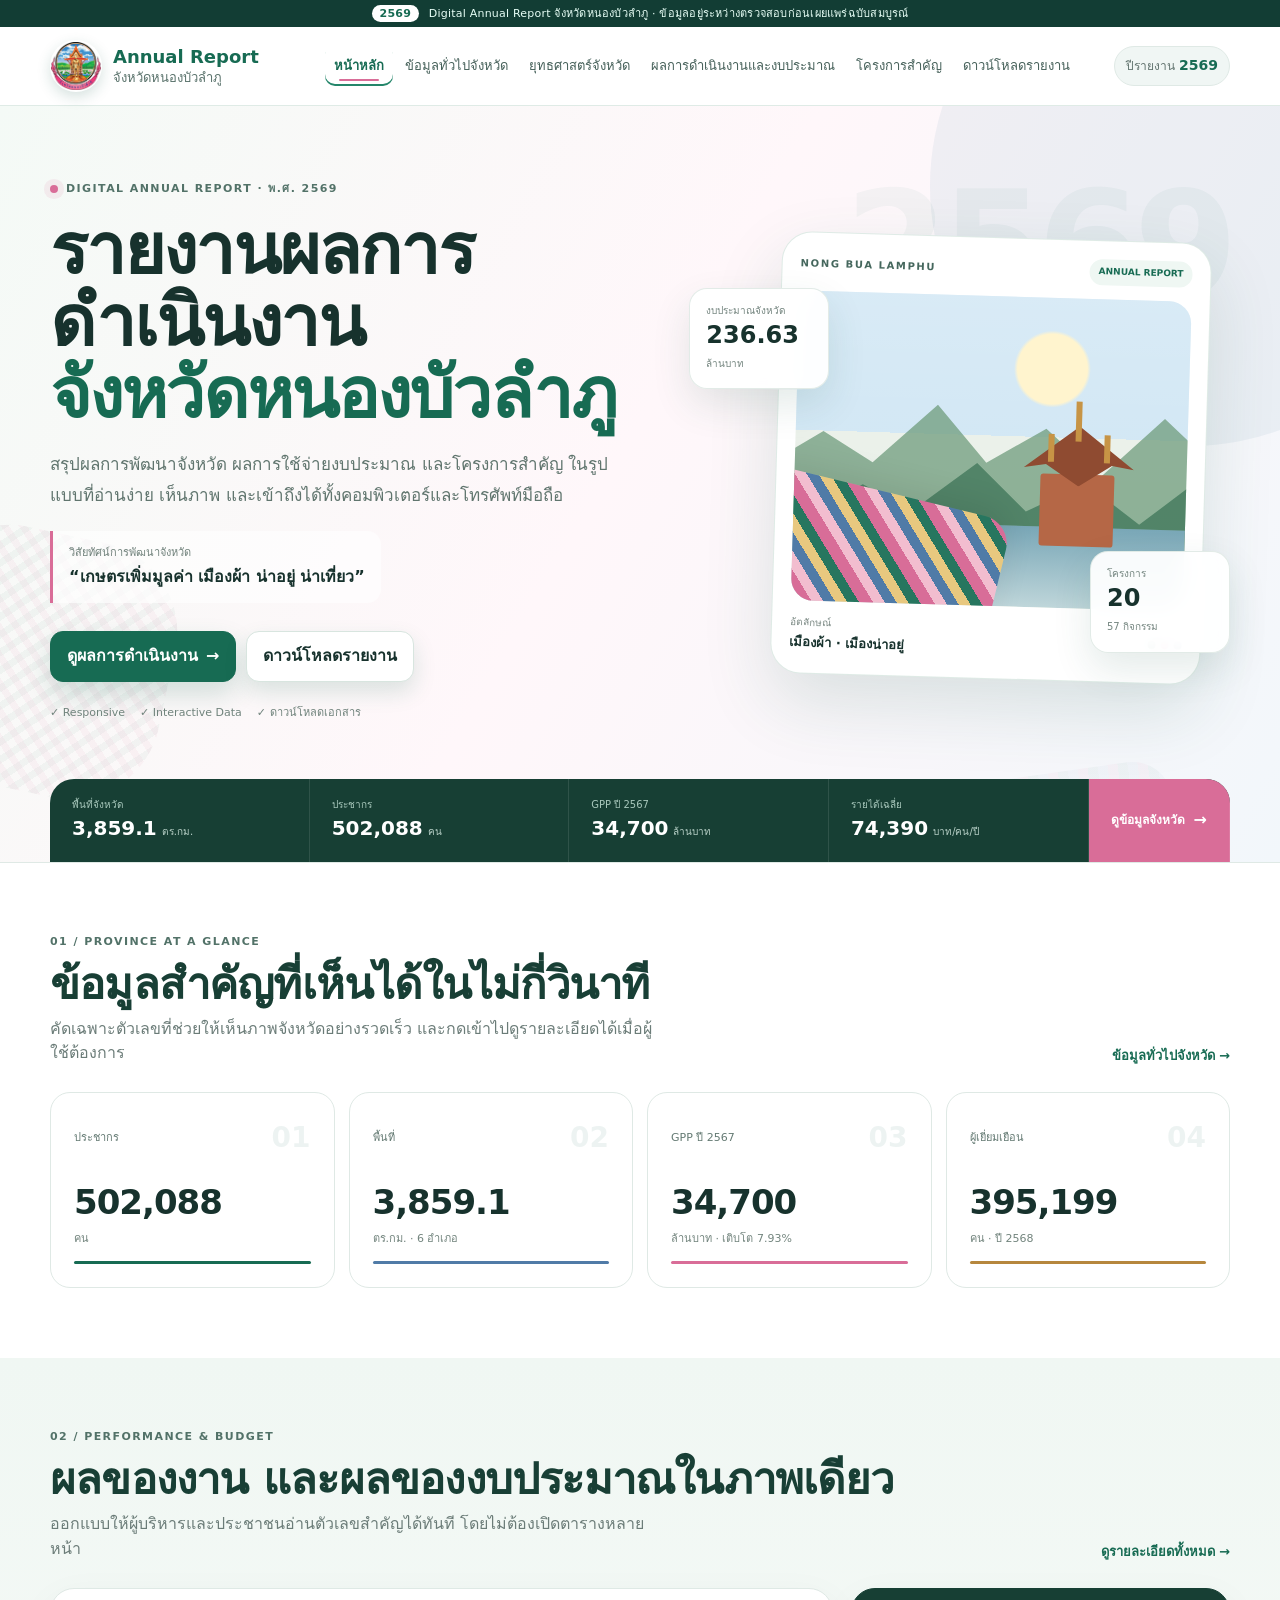
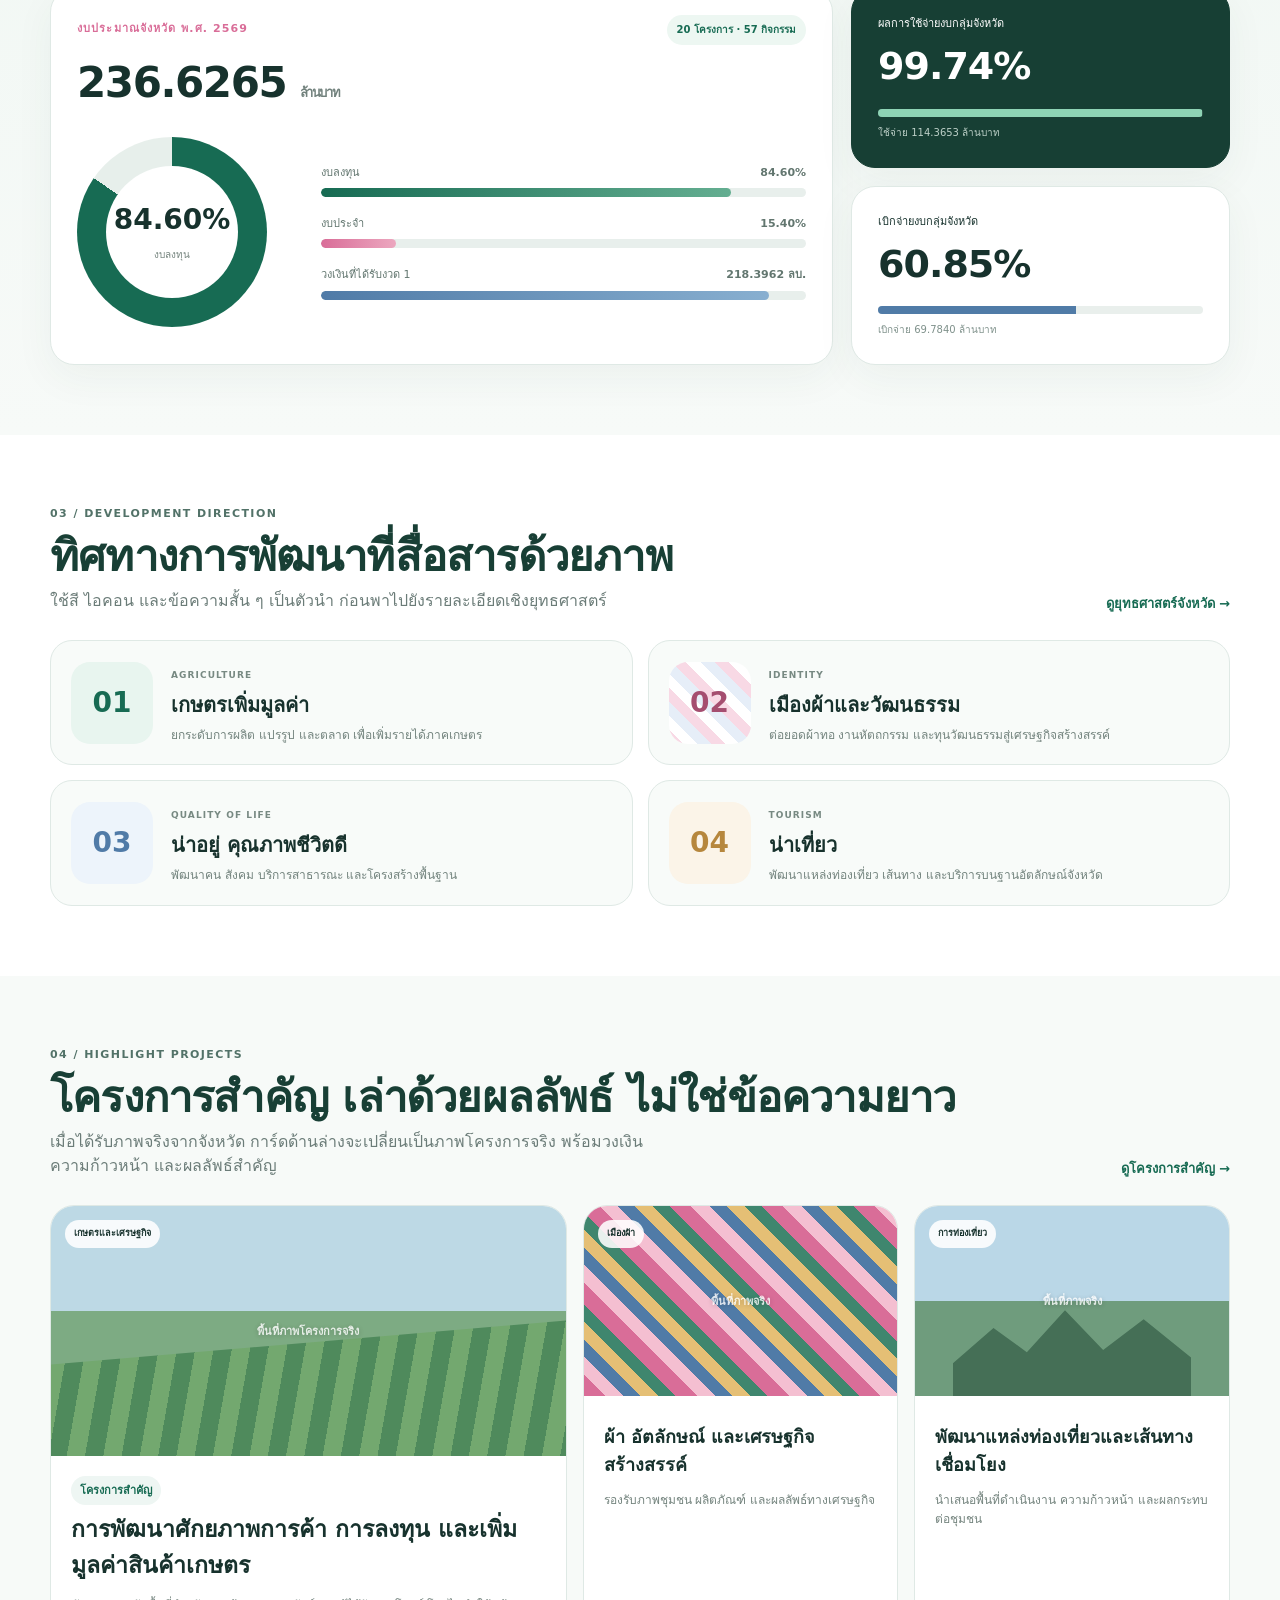
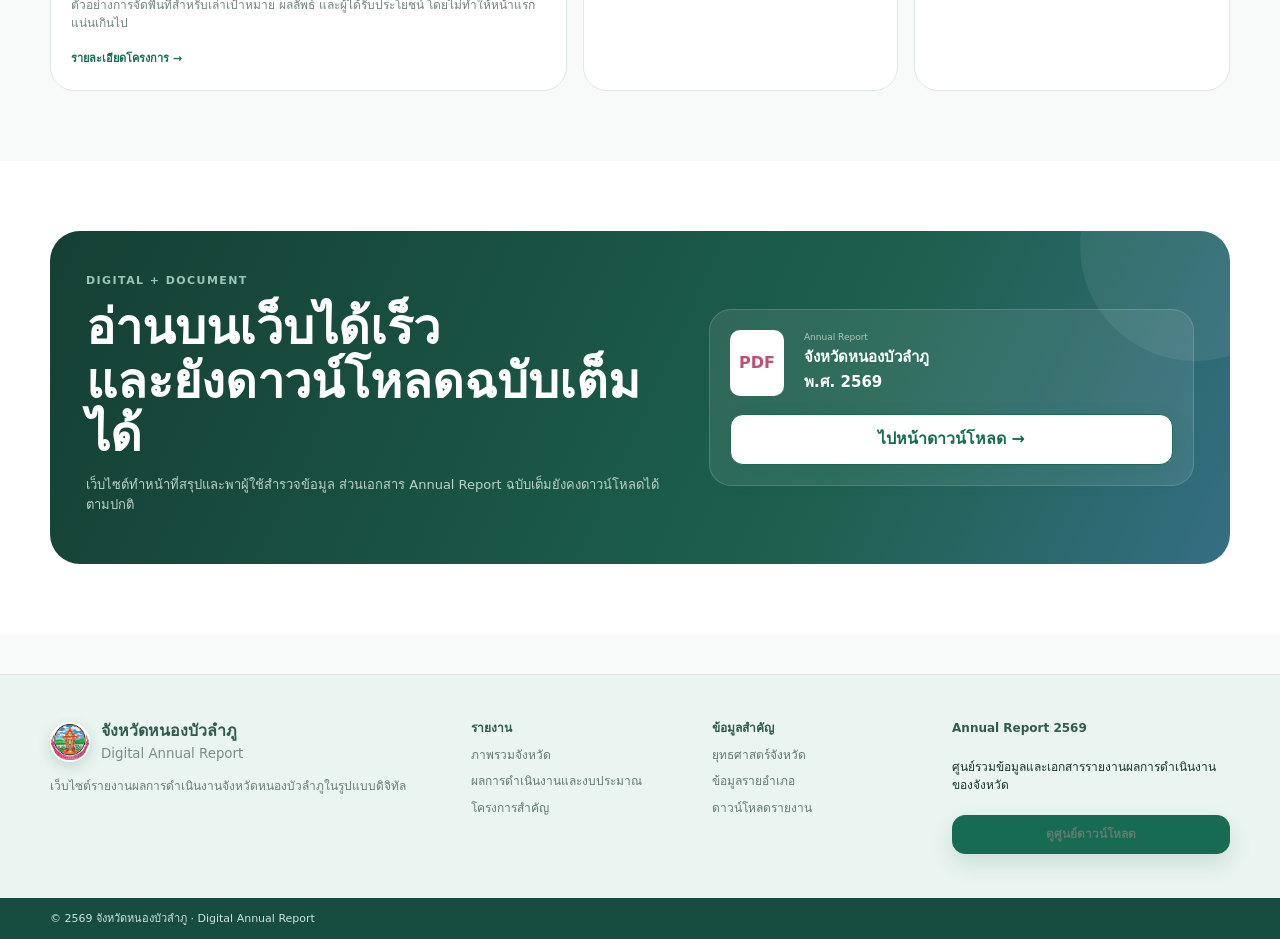
==== index.html @ eaf55149 "NBL-ANNUAL-REPORT-V1.4-HOME-PRODUCTION-COMPLETE" ====
<!doctype html>
<html lang="th">
<head>
<link rel="icon" href="/favicon.ico" sizes="any">
<link rel="icon" type="image/png" sizes="32x32" href="assets/images/logo/favicon-32x32.png">
<link rel="icon" type="image/png" sizes="48x48" href="assets/images/logo/favicon-48x48.png">
<link rel="apple-touch-icon" sizes="180x180" href="assets/images/logo/apple-touch-icon.png">
<meta charset="utf-8">
<meta name="viewport" content="width=device-width,initial-scale=1">
<meta name="description" content="Digital Annual Report จังหวัดหนองบัวลำภู รายงานผลการดำเนินงานประจำปีงบประมาณ พ.ศ. 2569">
<meta property="og:title" content="Digital Annual Report จังหวัดหนองบัวลำภู พ.ศ. 2569">
<meta property="og:description" content="รายงานผลการดำเนินงานจังหวัดหนองบัวลำภูในรูปแบบดิจิทัล">
<meta name="theme-color" content="#176b53">
<title>Digital Annual Report จังหวัดหนองบัวลำภู พ.ศ. 2569</title>
<link rel="stylesheet" href="assets/css/styles.css">
</head>
<body data-page="home" class="production-home">
<div data-site-header></div>

<main>
  <section class="prod-hero">
    <div class="prod-pattern pattern-left" aria-hidden="true"></div>
    <div class="prod-pattern pattern-right" aria-hidden="true"></div>
    <div class="container prod-hero-grid">
      <div class="prod-hero-copy reveal">
        <div class="prod-overline"><span class="dot"></span> DIGITAL ANNUAL REPORT · พ.ศ. 2569</div>
        <h1>
          รายงานผลการดำเนินงาน
          <span>จังหวัดหนองบัวลำภู</span>
        </h1>
        <p class="prod-lead">สรุปผลการพัฒนาจังหวัด ผลการใช้จ่ายงบประมาณ และโครงการสำคัญ ในรูปแบบที่อ่านง่าย เห็นภาพ และเข้าถึงได้ทั้งคอมพิวเตอร์และโทรศัพท์มือถือ</p>
        <div class="prod-vision">
          <small>วิสัยทัศน์การพัฒนาจังหวัด</small>
          <b>“เกษตรเพิ่มมูลค่า เมืองผ้า น่าอยู่ น่าเที่ยว”</b>
        </div>
        <div class="hero-actions">
          <a class="button production-primary" href="results.html">ดูผลการดำเนินงาน <span>→</span></a>
          <a class="button production-ghost" href="downloads.html">ดาวน์โหลดรายงาน</a>
        </div>
        <div class="hero-proof">
          <span>✓ Responsive</span><span>✓ Interactive Data</span><span>✓ ดาวน์โหลดเอกสาร</span>
        </div>
      </div>

      <div class="prod-hero-visual reveal">
        <div class="year-watermark">2569</div>
        <div class="identity-frame">
          <div class="identity-top">
            <span class="identity-label">NONG BUA LAMPHU</span>
            <span class="identity-chip">ANNUAL REPORT</span>
          </div>
          <div class="identity-scene">
            <div class="scene-sky"></div>
            <div class="scene-hill h1"></div>
            <div class="scene-hill h2"></div>
            <div class="scene-water"></div>
            <div class="scene-temple"><i></i><i></i><i></i></div>
            <div class="scene-textile"></div>
          </div>
          <div class="identity-bottom">
            <div><small>อัตลักษณ์</small><b>เมืองผ้า · เมืองน่าอยู่</b></div>
            <div class="identity-dots"><span></span><span></span><span></span></div>
          </div>
        </div>
        <div class="hero-float-card float-a"><small>งบประมาณจังหวัด</small><b>236.63</b><span>ล้านบาท</span></div>
        <div class="hero-float-card float-b"><small>โครงการ</small><b>20</b><span>57 กิจกรรม</span></div>
      </div>
    </div>

    <div class="container hero-summary-bar reveal">
      <div><small>พื้นที่จังหวัด</small><b>3,859.1</b><span>ตร.กม.</span></div>
      <div><small>ประชากร</small><b>502,088</b><span>คน</span></div>
      <div><small>GPP ปี 2567</small><b>34,700</b><span>ล้านบาท</span></div>
      <div><small>รายได้เฉลี่ย</small><b>74,390</b><span>บาท/คน/ปี</span></div>
      <a href="overview.html">ดูข้อมูลจังหวัด <span>→</span></a>
    </div>
  </section>

  <section class="section prod-intro-section">
    <div class="container">
      <div class="section-head production-head reveal">
        <div>
          <span class="section-index">01 / PROVINCE AT A GLANCE</span>
          <h2 class="section-title">ข้อมูลสำคัญที่เห็นได้ในไม่กี่วินาที</h2>
          <p class="section-desc">คัดเฉพาะตัวเลขที่ช่วยให้เห็นภาพจังหวัดอย่างรวดเร็ว และกดเข้าไปดูรายละเอียดได้เมื่อผู้ใช้ต้องการ</p>
        </div>
        <a class="link-arrow" href="overview.html">ข้อมูลทั่วไปจังหวัด →</a>
      </div>

      <div class="prod-stat-grid reveal">
        <article class="prod-stat green">
          <div class="stat-top"><span>ประชากร</span><i>01</i></div>
          <div class="prod-stat-number" data-counter="502088">502,088</div>
          <p>คน</p>
          <div class="stat-line"></div>
        </article>
        <article class="prod-stat blue">
          <div class="stat-top"><span>พื้นที่</span><i>02</i></div>
          <div class="prod-stat-number" data-counter="3859.1" data-decimals="1">3,859.1</div>
          <p>ตร.กม. · 6 อำเภอ</p>
          <div class="stat-line"></div>
        </article>
        <article class="prod-stat pink">
          <div class="stat-top"><span>GPP ปี 2567</span><i>03</i></div>
          <div class="prod-stat-number" data-counter="34700">34,700</div>
          <p>ล้านบาท · เติบโต 7.93%</p>
          <div class="stat-line"></div>
        </article>
        <article class="prod-stat gold">
          <div class="stat-top"><span>ผู้เยี่ยมเยือน</span><i>04</i></div>
          <div class="prod-stat-number" data-counter="395199">395,199</div>
          <p>คน · ปี 2568</p>
          <div class="stat-line"></div>
        </article>
      </div>
    </div>
  </section>

  <section class="section prod-performance">
    <div class="container">
      <div class="section-head production-head reveal">
        <div>
          <span class="section-index">02 / PERFORMANCE & BUDGET</span>
          <h2 class="section-title">ผลของงาน และผลของงบประมาณในภาพเดียว</h2>
          <p class="section-desc">ออกแบบให้ผู้บริหารและประชาชนอ่านตัวเลขสำคัญได้ทันที โดยไม่ต้องเปิดตารางหลายหน้า</p>
        </div>
        <a class="link-arrow" href="results.html">ดูรายละเอียดทั้งหมด →</a>
      </div>

      <div class="prod-dashboard">
        <article class="performance-main reveal">
          <div class="perf-heading">
            <div>
              <span class="eyebrow">งบประมาณจังหวัด พ.ศ. 2569</span>
              <h3>236.6265 <small>ล้านบาท</small></h3>
            </div>
            <span class="status-pill">20 โครงการ · 57 กิจกรรม</span>
          </div>

          <div class="budget-composition">
            <div class="budget-ring" aria-label="งบลงทุนร้อยละ 84.60">
              <div class="ring-center"><b>84.60%</b><small>งบลงทุน</small></div>
            </div>
            <div class="budget-bars">
              <div class="prod-progress">
                <div class="progress-label"><span>งบลงทุน</span><b>84.60%</b></div>
                <div class="prod-track"><i style="width:84.6%"></i></div>
              </div>
              <div class="prod-progress">
                <div class="progress-label"><span>งบประจำ</span><b>15.40%</b></div>
                <div class="prod-track pink"><i style="width:15.4%"></i></div>
              </div>
              <div class="prod-progress">
                <div class="progress-label"><span>วงเงินที่ได้รับงวด 1</span><b>218.3962 ลบ.</b></div>
                <div class="prod-track blue"><i style="width:92.3%"></i></div>
              </div>
            </div>
          </div>
        </article>

        <div class="performance-side">
          <article class="perf-mini dark reveal">
            <span>ผลการใช้จ่ายงบกลุ่มจังหวัด</span>
            <b>99.74%</b>
            <div class="mini-progress"><i style="width:99.74%"></i></div>
            <small>ใช้จ่าย 114.3653 ล้านบาท</small>
          </article>
          <article class="perf-mini light reveal">
            <span>เบิกจ่ายงบกลุ่มจังหวัด</span>
            <b>60.85%</b>
            <div class="mini-progress blue"><i style="width:60.85%"></i></div>
            <small>เบิกจ่าย 69.7840 ล้านบาท</small>
          </article>
        </div>
      </div>
    </div>
  </section>

  <section class="section prod-strategy-section">
    <div class="container">
      <div class="section-head production-head reveal">
        <div>
          <span class="section-index">03 / DEVELOPMENT DIRECTION</span>
          <h2 class="section-title">ทิศทางการพัฒนาที่สื่อสารด้วยภาพ</h2>
          <p class="section-desc">ใช้สี ไอคอน และข้อความสั้น ๆ เป็นตัวนำ ก่อนพาไปยังรายละเอียดเชิงยุทธศาสตร์</p>
        </div>
        <a class="link-arrow" href="strategy.html">ดูยุทธศาสตร์จังหวัด →</a>
      </div>

      <div class="prod-strategy-grid reveal">
        <article class="prod-strategy green">
          <div class="strategy-symbol">01</div>
          <div class="strategy-copy"><span>AGRICULTURE</span><h3>เกษตรเพิ่มมูลค่า</h3><p>ยกระดับการผลิต แปรรูป และตลาด เพื่อเพิ่มรายได้ภาคเกษตร</p></div>
        </article>
        <article class="prod-strategy pink">
          <div class="strategy-symbol textile-symbol">02</div>
          <div class="strategy-copy"><span>IDENTITY</span><h3>เมืองผ้าและวัฒนธรรม</h3><p>ต่อยอดผ้าทอ งานหัตถกรรม และทุนวัฒนธรรมสู่เศรษฐกิจสร้างสรรค์</p></div>
        </article>
        <article class="prod-strategy blue">
          <div class="strategy-symbol">03</div>
          <div class="strategy-copy"><span>QUALITY OF LIFE</span><h3>น่าอยู่ คุณภาพชีวิตดี</h3><p>พัฒนาคน สังคม บริการสาธารณะ และโครงสร้างพื้นฐาน</p></div>
        </article>
        <article class="prod-strategy gold">
          <div class="strategy-symbol">04</div>
          <div class="strategy-copy"><span>TOURISM</span><h3>น่าเที่ยว</h3><p>พัฒนาแหล่งท่องเที่ยว เส้นทาง และบริการบนฐานอัตลักษณ์จังหวัด</p></div>
        </article>
      </div>
    </div>
  </section>

  <section class="section prod-project-section">
    <div class="container">
      <div class="section-head production-head reveal">
        <div>
          <span class="section-index">04 / HIGHLIGHT PROJECTS</span>
          <h2 class="section-title">โครงการสำคัญ เล่าด้วยผลลัพธ์ ไม่ใช่ข้อความยาว</h2>
          <p class="section-desc">เมื่อได้รับภาพจริงจากจังหวัด การ์ดด้านล่างจะเปลี่ยนเป็นภาพโครงการจริง พร้อมวงเงิน ความก้าวหน้า และผลลัพธ์สำคัญ</p>
        </div>
        <a class="link-arrow" href="projects.html">ดูโครงการสำคัญ →</a>
      </div>

      <div class="prod-project-grid">
        <article class="prod-project featured reveal">
          <div class="prod-project-media agriculture-media">
            <span class="media-label">เกษตรและเศรษฐกิจ</span>
            <div class="media-placeholder">พื้นที่ภาพโครงการจริง</div>
          </div>
          <div class="prod-project-content">
            <span class="tag">โครงการสำคัญ</span>
            <h3>การพัฒนาศักยภาพการค้า การลงทุน และเพิ่มมูลค่าสินค้าเกษตร</h3>
            <p>ตัวอย่างการจัดพื้นที่สำหรับเล่าเป้าหมาย ผลลัพธ์ และผู้ได้รับประโยชน์ โดยไม่ทำให้หน้าแรกแน่นเกินไป</p>
            <a href="projects.html">รายละเอียดโครงการ <span>→</span></a>
          </div>
        </article>

        <article class="prod-project reveal">
          <div class="prod-project-media textile-media"><span class="media-label">เมืองผ้า</span><div class="media-placeholder">พื้นที่ภาพจริง</div></div>
          <div class="prod-project-content"><h3>ผ้า อัตลักษณ์ และเศรษฐกิจสร้างสรรค์</h3><p>รองรับภาพชุมชน ผลิตภัณฑ์ และผลลัพธ์ทางเศรษฐกิจ</p></div>
        </article>

        <article class="prod-project reveal">
          <div class="prod-project-media tourism-media"><span class="media-label">การท่องเที่ยว</span><div class="media-placeholder">พื้นที่ภาพจริง</div></div>
          <div class="prod-project-content"><h3>พัฒนาแหล่งท่องเที่ยวและเส้นทางเชื่อมโยง</h3><p>นำเสนอพื้นที่ดำเนินงาน ความก้าวหน้า และผลกระทบต่อชุมชน</p></div>
        </article>
      </div>
    </div>
  </section>

  <section class="section prod-download-section">
    <div class="container">
      <div class="production-download reveal">
        <div>
          <span class="section-index light">DIGITAL + DOCUMENT</span>
          <h2>อ่านบนเว็บได้เร็ว<br>และยังดาวน์โหลดฉบับเต็มได้</h2>
          <p>เว็บไซต์ทำหน้าที่สรุปและพาผู้ใช้สำรวจข้อมูล ส่วนเอกสาร Annual Report ฉบับเต็มยังคงดาวน์โหลดได้ตามปกติ</p>
        </div>
        <div class="download-card">
          <div class="doc-icon">PDF</div>
          <div><small>Annual Report</small><b>จังหวัดหนองบัวลำภู<br>พ.ศ. 2569</b></div>
          <a class="button production-light" href="downloads.html">ไปหน้าดาวน์โหลด →</a>
        </div>
      </div>
    </div>
  </section>
</main>

<div data-site-footer></div>
<script src="assets/js/data.js"></script>
<script src="assets/js/app.js"></script>
</body>
</html>
---- assets/css/styles.css ----
:root{
  --green:#176b53;--green2:#24866a;--green3:#eaf7f1;--pink:#d96d98;--pink2:#fdeef4;--blue:#507ba7;--blue2:#edf4fb;--gold:#b6873d;--gold2:#fbf4e8;
  --ink:#17322d;--muted:#6b7c78;--line:#dfe9e5;--surface:#fff;--bg:#f6faf8;--shadow:0 18px 50px rgba(28,78,65,.09);--radius:22px;
}
*{box-sizing:border-box}html{scroll-behavior:smooth}body{margin:0;color:var(--ink);background:var(--bg);font-family:Inter,"Noto Sans Thai","Leelawadee UI",Tahoma,system-ui,sans-serif;line-height:1.55}a{color:inherit;text-decoration:none}img{max-width:100%}.container{width:min(1180px,calc(100% - 40px));margin:auto}.muted{color:var(--muted)}
.demo-ribbon{background:#123d34;color:#e8fff7;text-align:center;font-size:12px;padding:7px 16px;letter-spacing:.02em}.demo-ribbon span{background:#e777a1;color:#fff;border-radius:999px;padding:2px 8px;margin-right:6px;font-weight:800}
.site-header{position:sticky;top:0;z-index:50;background:rgba(255,255,255,.93);border-bottom:1px solid rgba(220,233,228,.9);backdrop-filter:blur(16px)}.header-inner{height:78px;display:flex;align-items:center;gap:22px}.brand{display:flex;align-items:center;gap:11px;min-width:240px}.brand-seal{width:52px;height:52px;border-radius:50%;display:grid;place-items:center;background:#fff;padding:1px;box-shadow:0 5px 14px rgba(30,97,75,.18);overflow:hidden;flex:0 0 auto}.brand-seal img{width:100%;height:100%;object-fit:contain;display:block}.brand-seal.mini{width:40px;height:40px}.brand-copy{display:flex;flex-direction:column;line-height:1.1}.brand-copy strong{font-size:18px;color:var(--green)}.brand-copy small{font-size:13px;color:#58716a;margin-top:4px}.main-nav{display:flex;align-items:center;gap:3px;flex:1;justify-content:center}.main-nav a{font-size:13px;padding:10px 9px;border-radius:10px;color:#445f58;white-space:nowrap}.main-nav a:hover{background:#f0f8f5;color:var(--green)}.main-nav a.active{color:var(--green);font-weight:800;background:#edf8f3;box-shadow:inset 0 -2px 0 var(--green2)}.year-chip{font-size:12px;color:#61736e;background:#f0f6f4;border:1px solid var(--line);border-radius:999px;padding:8px 11px;white-space:nowrap}.year-chip b{color:var(--green);font-size:14px}.nav-toggle{display:none;border:0;background:#eff7f4;width:42px;height:42px;border-radius:12px;color:var(--green);font-size:20px}
.hero{position:relative;overflow:hidden;background:linear-gradient(115deg,#eef8f4 0%,#fff7fb 55%,#eef5fb 100%);border-bottom:1px solid var(--line)}.hero:before{content:"";position:absolute;inset:0;background-image:radial-gradient(circle at 15% 35%,rgba(36,134,106,.12),transparent 28%),radial-gradient(circle at 82% 20%,rgba(217,109,152,.11),transparent 30%)}.hero-grid{position:relative;display:grid;grid-template-columns:1.07fr .93fr;align-items:center;min-height:480px;padding:54px 0}.hero-kicker{display:inline-flex;align-items:center;gap:8px;background:rgba(255,255,255,.8);border:1px solid #dfe9e5;border-radius:999px;padding:7px 12px;color:var(--green);font-size:12px;font-weight:800;box-shadow:0 8px 20px rgba(48,102,85,.07)}.hero h1{font-size:clamp(38px,5vw,68px);line-height:1.05;margin:18px 0 12px;letter-spacing:-.035em;color:#183e35}.hero h1 span{display:block;color:var(--green2)}.hero .lead{font-size:19px;color:#5a6e68;max-width:650px}.hero-vision{font-size:20px;color:#be5b84;font-weight:800;margin-top:17px}.hero-actions{display:flex;gap:10px;flex-wrap:wrap;margin-top:28px}.button{display:inline-flex;align-items:center;justify-content:center;gap:8px;border:1px solid var(--green);background:var(--green);color:#fff;font-weight:800;border-radius:13px;padding:12px 16px;box-shadow:0 10px 22px rgba(23,107,83,.15)}.button:hover{transform:translateY(-1px)}.button.secondary{background:#fff;color:var(--green);box-shadow:none}.button.pink{background:var(--pink);border-color:var(--pink)}.button.small{padding:9px 12px;font-size:12px}.hero-art{position:relative;min-height:390px}.landscape-card{position:absolute;inset:20px 0 10px 35px;border-radius:34px;overflow:hidden;background:linear-gradient(#bfe0de 0 30%,#9bc8b3 30% 46%,#5f9a7c 46% 62%,#326f5e 62% 100%);box-shadow:0 26px 60px rgba(25,79,63,.19);border:7px solid rgba(255,255,255,.76)}.landscape-card:before{content:"";position:absolute;left:-5%;right:-5%;bottom:20%;height:32%;background:#7eaf96;clip-path:polygon(0 100%,14% 34%,27% 68%,43% 18%,59% 64%,74% 25%,100% 80%,100% 100%)}.landscape-card:after{content:"";position:absolute;left:0;right:0;bottom:0;height:31%;background:linear-gradient(180deg,#86b59f,#e5d4ae);clip-path:polygon(0 29%,22% 8%,43% 22%,67% 0,100% 20%,100% 100%,0 100%)}.sun{position:absolute;width:88px;height:88px;border-radius:50%;background:#fff3c5;right:22%;top:16%;box-shadow:0 0 50px #fff0ba}.temple{position:absolute;right:7%;bottom:14%;width:150px;height:150px;z-index:3}.temple:before{content:"";position:absolute;left:39px;bottom:0;width:72px;height:96px;background:#f5ead6;border-radius:5px 5px 0 0;border:7px solid #925a50}.temple:after{content:"";position:absolute;left:8px;top:15px;width:134px;height:75px;background:#b57a54;clip-path:polygon(50% 0,100% 48%,76% 48%,92% 68%,59% 57%,50% 90%,41% 57%,8% 68%,24% 48%,0 48%);filter:drop-shadow(0 7px 5px rgba(54,49,37,.18))}.weave{position:absolute;right:-6px;bottom:-12px;width:170px;height:110px;border-radius:24px;background:repeating-linear-gradient(45deg,#c65f8d 0 8px,#f3c1d4 8px 14px,#5d8c80 14px 20px,#f0dfb6 20px 26px);transform:rotate(-8deg);box-shadow:0 18px 35px rgba(73,50,65,.17);z-index:4}.floating-stat{position:absolute;z-index:6;background:rgba(255,255,255,.92);border:1px solid rgba(255,255,255,.9);box-shadow:0 16px 45px rgba(21,78,62,.15);border-radius:18px;padding:14px 16px;backdrop-filter:blur(10px)}.floating-stat b{display:block;font-size:22px;color:var(--green)}.floating-stat small{color:#6f827c}.floating-stat.one{left:1px;bottom:42px}.floating-stat.two{right:-12px;top:36px}
.section{padding:70px 0}.section.compact{padding:48px 0}.section.alt{background:#fff}.section-head{display:flex;align-items:end;justify-content:space-between;gap:20px;margin-bottom:26px}.section-title{margin:0;font-size:30px;line-height:1.15;color:#183f35}.section-title small{display:block;font-size:13px;text-transform:uppercase;letter-spacing:.13em;color:var(--pink);margin-bottom:8px}.section-desc{max-width:620px;color:var(--muted);margin:8px 0 0}.link-arrow{color:var(--green);font-weight:800;font-size:13px}.link-arrow:hover{text-decoration:underline}
.grid{display:grid;gap:18px}.grid-2{grid-template-columns:repeat(2,minmax(0,1fr))}.grid-3{grid-template-columns:repeat(3,minmax(0,1fr))}.grid-4{grid-template-columns:repeat(4,minmax(0,1fr))}.grid-5{grid-template-columns:repeat(5,minmax(0,1fr))}.card{background:var(--surface);border:1px solid var(--line);border-radius:var(--radius);box-shadow:var(--shadow)}.card.pad{padding:24px}.stat-card{padding:20px;min-height:145px;position:relative;overflow:hidden}.stat-card:after{content:"";width:78px;height:78px;border-radius:50%;position:absolute;right:-24px;bottom:-30px;background:var(--tint,#edf8f4)}.stat-icon{width:42px;height:42px;border-radius:13px;display:grid;place-items:center;background:var(--tint,#edf8f4);font-size:20px;margin-bottom:17px}.stat-label{font-size:12px;color:#72837e}.stat-value{font-size:28px;font-weight:900;letter-spacing:-.03em;color:var(--accent,var(--green));margin:2px 0}.stat-foot{font-size:12px;color:#6c7f79}.tone-green{--accent:var(--green);--tint:#eaf7f1}.tone-pink{--accent:#c75e88;--tint:#fdeef4}.tone-blue{--accent:#4777a4;--tint:#edf4fb}.tone-gold{--accent:#a87932;--tint:#fbf4e8}.tone-purple{--accent:#765e9c;--tint:#f2eff8}
.strategy-card{padding:24px;position:relative;overflow:hidden;min-height:260px}.strategy-num{position:absolute;right:18px;top:8px;font-size:72px;font-weight:900;color:rgba(23,107,83,.07);line-height:1}.strategy-icon{width:48px;height:48px;display:grid;place-items:center;border-radius:16px;background:var(--tint,#eaf7f1);font-size:22px}.strategy-card h3{font-size:18px;margin:18px 0 8px}.strategy-card p{color:var(--muted);font-size:13px}.tag{display:inline-flex;align-items:center;gap:5px;border-radius:999px;padding:6px 9px;background:#eef6f3;color:var(--green);font-size:11px;font-weight:800}.tag.pink{background:var(--pink2);color:#b94c77}.tag.blue{background:var(--blue2);color:#426e98}.tag.gold{background:var(--gold2);color:#9e702b}
.dashboard{display:grid;grid-template-columns:1.05fr .95fr;gap:18px}.budget-big{padding:28px}.eyebrow{font-size:11px;color:var(--pink);font-weight:900;text-transform:uppercase;letter-spacing:.1em}.big-money{font-size:44px;font-weight:900;color:var(--green);letter-spacing:-.04em;line-height:1;margin:9px 0}.big-money small{font-size:16px;font-weight:700;color:#70817c}.progress-stack{display:grid;gap:14px;margin-top:22px}.progress-row{display:grid;grid-template-columns:155px 1fr 70px;gap:12px;align-items:center;font-size:12px}.track{height:10px;background:#edf3f0;border-radius:99px;overflow:hidden}.track>i{display:block;height:100%;border-radius:99px;background:linear-gradient(90deg,var(--green2),#6fbea5)}.track.pink>i{background:linear-gradient(90deg,#d96d98,#eba4c0)}.track.blue>i{background:linear-gradient(90deg,#507ba7,#89abd0)}.donut-wrap{display:grid;grid-template-columns:190px 1fr;align-items:center;gap:20px}.donut{width:165px;height:165px;border-radius:50%;background:conic-gradient(var(--green) 0 60.85%,#e9efed 60.85%);display:grid;place-items:center;margin:auto}.donut:before{content:"";width:112px;height:112px;border-radius:50%;background:#fff}.donut-label{position:absolute;text-align:center}.donut-box{position:relative}.donut-box .donut-label{inset:0;display:grid;place-content:center}.donut-label b{font-size:26px;color:var(--green)}.donut-label small{font-size:11px;color:#74857f}.mini-list{display:grid;gap:9px}.mini-list>div{display:flex;justify-content:space-between;gap:12px;border-bottom:1px dashed #e3ece8;padding-bottom:8px;font-size:12px}.mini-list b{color:#314f46}
.chart-bars{display:flex;align-items:end;gap:18px;height:190px;padding-top:24px;border-bottom:1px solid #dfe8e5}.bar-item{flex:1;text-align:center;position:relative}.bar{width:100%;max-width:54px;margin:auto;border-radius:12px 12px 3px 3px;background:linear-gradient(#69aa93,#216f58);height:var(--h,60%);min-height:20px}.bar-item.pink .bar{background:linear-gradient(#ec9bbb,#c75e88)}.bar-item.blue .bar{background:linear-gradient(#93b5d8,#507ba7)}.bar-item.gold .bar{background:linear-gradient(#e0bd7d,#b6873d)}.bar-item span{display:block;font-size:11px;color:#677b74;margin-top:8px}.bar-item b{position:absolute;left:0;right:0;top:calc(100% - var(--h,60%) - 22px);font-size:11px;color:#38574e}
.project-card{overflow:hidden}.project-thumb{height:150px;position:relative;background:linear-gradient(140deg,#a9d7c3,#e8d9af);overflow:hidden}.project-thumb:before{content:"";position:absolute;left:-10%;right:-10%;bottom:-10px;height:70%;background:#5c9678;clip-path:polygon(0 100%,10% 45%,20% 65%,32% 18%,45% 72%,59% 30%,70% 66%,84% 25%,100% 65%,100% 100%)}.project-thumb.textile{background:repeating-linear-gradient(45deg,#d8739e 0 14px,#f1c2d4 14px 26px,#5c8d81 26px 38px,#f1deb6 38px 50px)}.project-thumb.road{background:linear-gradient(#c6dbe7 0 45%,#78a982 45% 100%)}.project-thumb.road:after{content:"";position:absolute;left:38%;top:24%;width:24%;height:100%;background:#d9d9d5;transform:perspective(180px) rotateX(34deg);clip-path:polygon(34% 0,66% 0,100% 100%,0 100%)}.project-thumb.tour{background:linear-gradient(#a9cfe6,#e7dcae)}.project-body{padding:19px}.project-body h3{font-size:16px;margin:8px 0}.project-body p{font-size:12px;color:var(--muted)}.project-meta{display:flex;justify-content:space-between;gap:10px;margin-top:15px;font-size:11px;color:#698078}
.page-hero{background:linear-gradient(110deg,#edf8f3,#fff4f8 55%,#eef5fb);border-bottom:1px solid var(--line);padding:50px 0 44px;position:relative;overflow:hidden}.page-hero:after{content:"";position:absolute;width:400px;height:400px;border-radius:50%;right:-120px;top:-160px;background:rgba(38,134,106,.08)}.breadcrumbs{font-size:12px;color:#6e817a;margin-bottom:13px}.page-hero h1{font-size:42px;line-height:1.1;margin:0 0 10px}.page-hero p{color:#60746d;max-width:680px;margin:0}.page-hero .pill{margin-top:18px}
.map-card{padding:26px;min-height:420px}.province-map{height:320px;position:relative;display:grid;place-items:center}.map-shape{width:310px;height:290px;position:relative;filter:drop-shadow(0 14px 20px rgba(34,91,74,.09))}.district{position:absolute;border:5px solid #fff;display:grid;place-items:center;text-align:center;font-size:11px;font-weight:800;color:#31554b;box-shadow:inset 0 0 0 1px rgba(52,98,85,.08)}.d1{background:#dff1e7;left:98px;top:0;width:120px;height:88px;clip-path:polygon(20% 0,100% 20%,82% 100%,0 78%)}.d2{background:#f8dce8;left:47px;top:69px;width:130px;height:100px;clip-path:polygon(0 17%,82% 0,100% 64%,36% 100%)}.d3{background:#e6eef8;left:155px;top:77px;width:130px;height:105px;clip-path:polygon(15% 0,100% 18%,83% 100%,0 83%)}.d4{background:#f5e8cf;left:72px;top:145px;width:128px;height:105px;clip-path:polygon(29% 0,100% 18%,78% 100%,0 72%)}.d5{background:#e6e0f1;left:177px;top:162px;width:110px;height:110px;clip-path:polygon(20% 0,100% 17%,78% 100%,0 78%)}.d6{background:#d8eee6;left:25px;top:215px;width:150px;height:75px;clip-path:polygon(16% 0,100% 11%,74% 100%,0 78%)}
.kpi-table{width:100%;border-collapse:collapse;font-size:12px}.kpi-table th{text-align:left;color:#60746d;background:#f4f8f6;padding:12px}.kpi-table td{padding:13px 12px;border-bottom:1px solid #e5edea}.kpi-table tr:last-child td{border-bottom:0}.status{display:inline-flex;padding:5px 8px;border-radius:999px;font-size:10px;font-weight:800;background:#e7f6ef;color:#1c765a}.status.warn{background:#fff3dc;color:#9a681c}
.timeline{display:grid;grid-template-columns:repeat(4,1fr);gap:14px}.timeline-item{position:relative;padding:18px;border-radius:18px;background:#fff;border:1px solid var(--line)}.timeline-item b{color:var(--green);font-size:18px}.timeline-item small{display:block;color:#73847f;margin-top:5px}.timeline-item.active{border-color:#88c7b2;box-shadow:0 12px 28px rgba(33,112,86,.11)}
.download-item{display:grid;grid-template-columns:90px 1fr auto;gap:18px;align-items:center;padding:17px;border-bottom:1px solid #e8efec}.download-item:last-child{border-bottom:0}.report-cover{height:110px;border-radius:11px;background:linear-gradient(145deg,#e8f5ef 0 48%,#f6dfea 48% 74%,#5f8c80 74%);border:1px solid #d8e5e0;padding:11px;display:flex;flex-direction:column;justify-content:space-between}.report-cover b{color:var(--green);font-size:13px}.report-cover strong{font-size:28px;color:#fff;text-shadow:0 2px 7px rgba(0,0,0,.17)}.download-item h3{font-size:15px;margin:0 0 5px}.download-item p{font-size:12px;color:var(--muted);margin:0}.pdf-pill{font-size:11px;color:#a44d64;background:#fdebf1;border-radius:999px;padding:5px 8px;display:inline-block;margin-top:8px}
.callout{padding:28px;border-radius:26px;background:linear-gradient(120deg,#176b53,#257e64);color:#fff;box-shadow:0 22px 50px rgba(22,91,69,.18);position:relative;overflow:hidden}.callout:after{content:"";position:absolute;width:240px;height:240px;border:55px solid rgba(255,255,255,.08);border-radius:50%;right:-90px;top:-90px}.callout h2{margin:0 0 8px;font-size:27px}.callout p{color:#d8eee6;max-width:760px}
.site-footer{background:#eaf4f0;margin-top:40px;border-top:1px solid #d8e8e2}.footer-grid{display:grid;grid-template-columns:1.4fr .75fr .75fr 1fr;gap:32px;padding:44px 0}.footer-grid>div:not(:first-child){display:flex;flex-direction:column;gap:8px;font-size:12px}.footer-grid b{color:#315b4f}.footer-grid a{color:#637a72}.footer-grid a:hover{color:var(--green)}.footer-brand{display:flex;align-items:center;gap:11px}.footer-brand div{display:flex;flex-direction:column}.footer-brand small{color:#7c8d87}.footer-grid p{font-size:12px}.footer-bottom{background:#174d40;color:#cce4dc;font-size:11px;padding:12px 0}
.reveal{opacity:0;transform:translateY(14px);transition:.55s ease}.reveal.visible{opacity:1;transform:none}.toast{position:fixed;left:50%;bottom:28px;z-index:100;transform:translate(-50%,16px);opacity:0;background:#173f35;color:#fff;padding:12px 16px;border-radius:12px;box-shadow:0 18px 40px rgba(0,0,0,.18);transition:.22s;font-size:12px}.toast.show{opacity:1;transform:translate(-50%,0)}
.feature-list{display:grid;gap:10px}.feature-row{display:flex;gap:12px;align-items:flex-start;padding:12px 0;border-bottom:1px dashed #dce8e3}.feature-row:last-child{border-bottom:0}.feature-icon{width:36px;height:36px;flex:0 0 36px;border-radius:11px;display:grid;place-items:center;background:#eaf7f1}.feature-row b{font-size:13px}.feature-row p{font-size:11px;color:var(--muted);margin:2px 0 0}.metric-split{display:grid;grid-template-columns:repeat(2,1fr);gap:12px}.metric-box{padding:18px;border-radius:18px;background:#f5f9f7;border:1px solid #e4ece9}.metric-box b{display:block;font-size:25px;color:var(--green)}.metric-box small{color:#6e817a}.note{padding:12px 14px;border-radius:13px;background:#fff8e8;border:1px solid #f1dfb5;color:#856422;font-size:11px}.tabs{display:flex;gap:8px;flex-wrap:wrap}.tabs span{padding:8px 11px;border-radius:999px;border:1px solid #dbe8e3;background:#fff;color:#637972;font-size:11px}.tabs span.active{background:#eaf7f1;color:var(--green);font-weight:800;border-color:#b9dece}
@media(max-width:1000px){.year-chip{display:none}.main-nav{position:fixed;top:117px;left:20px;right:20px;display:none;flex-direction:column;align-items:stretch;background:#fff;border:1px solid var(--line);padding:10px;border-radius:18px;box-shadow:var(--shadow)}.main-nav.open{display:flex}.main-nav a{padding:12px 14px}.nav-toggle{display:block;margin-left:auto}.header-inner{gap:10px}.hero-grid{grid-template-columns:1fr;min-height:auto;padding-bottom:25px}.hero-art{min-height:360px}.grid-5{grid-template-columns:repeat(3,1fr)}.grid-4{grid-template-columns:repeat(2,1fr)}.grid-3{grid-template-columns:repeat(2,1fr)}.dashboard{grid-template-columns:1fr}.footer-grid{grid-template-columns:repeat(2,1fr)}}
@media(max-width:680px){.container{width:min(100% - 28px,1180px)}.brand{min-width:0}.brand-copy strong{font-size:15px}.brand-copy small{font-size:11px}.hero-grid{padding:35px 0}.hero h1{font-size:42px}.hero .lead{font-size:16px}.hero-art{min-height:315px}.landscape-card{left:10px}.floating-stat.two{right:0}.section{padding:48px 0}.section-head{display:block}.section-title{font-size:25px}.grid-2,.grid-3,.grid-4,.grid-5{grid-template-columns:1fr}.stat-card{min-height:auto}.progress-row{grid-template-columns:110px 1fr 55px}.donut-wrap{grid-template-columns:1fr}.page-hero h1{font-size:34px}.page-hero{padding:36px 0}.map-card{padding:15px}.map-shape{transform:scale(.84)}.timeline{grid-template-columns:1fr 1fr}.download-item{grid-template-columns:70px 1fr}.download-item .button{grid-column:1/-1}.footer-grid{grid-template-columns:1fr}.project-thumb{height:180px}.kpi-table{min-width:760px}.table-scroll{overflow:auto}.metric-split{grid-template-columns:1fr}.footer-cta{padding-top:10px}}


/* ===== V1 refinement: 6-menu TOR + restrained interactions ===== */
.main-nav a{transition:background .2s ease,color .2s ease,transform .2s ease}
.card,.project-card,.strategy-card{transition:transform .22s ease,box-shadow .22s ease,border-color .22s ease}
@media (hover:hover) and (pointer:fine){
  .card:hover{transform:translateY(-3px);box-shadow:0 22px 56px rgba(28,78,65,.12);border-color:#cadfd7}
  .main-nav a:hover{transform:translateY(-1px)}
}

.interactive-map-grid{display:grid;grid-template-columns:minmax(0,1.1fr) minmax(300px,.9fr);gap:20px;align-items:stretch}
.interactive-map-card{padding:24px;overflow:hidden;position:relative}
.map-badge{display:inline-flex;padding:7px 10px;border-radius:999px;background:#fff8e8;border:1px solid #f0deb3;color:#84641e;font-size:10px;font-weight:800;margin-bottom:12px}
.svg-map-wrap{min-height:470px;display:grid;place-items:center;border-radius:20px;background:linear-gradient(180deg,#f8fcfa,#edf7f2);border:1px solid #e2ede8;overflow:hidden;position:relative}
.svg-map-wrap:after{content:"";position:absolute;width:230px;height:230px;border:50px solid rgba(36,134,106,.04);border-radius:50%;right:-100px;bottom:-100px;pointer-events:none}
.district-svg{width:min(100%,600px);height:auto;overflow:visible;position:relative;z-index:2}
.district-svg .map-region{cursor:pointer;transform-box:fill-box;transform-origin:center;transition:transform .22s ease,filter .22s ease,opacity .22s ease;outline:none}
.district-svg .map-region path{stroke:#fff;stroke-width:5;vector-effect:non-scaling-stroke}
.district-svg .map-region text{font-family:"Noto Sans Thai","Leelawadee UI",Tahoma,sans-serif;font-weight:800;font-size:17px;fill:#31554b;pointer-events:none;text-anchor:middle}
@media (hover:hover) and (pointer:fine){.district-svg .map-region:hover{transform:translateY(-6px) scale(1.018);filter:drop-shadow(0 13px 10px rgba(24,80,63,.15))}}
.district-svg .map-region.active{transform:translateY(-6px) scale(1.022);filter:drop-shadow(0 13px 11px rgba(24,80,63,.18))}
.district-svg .map-region:focus-visible path{stroke:#176b53;stroke-width:7}
.district-detail-card{padding:26px;min-height:100%;display:flex;flex-direction:column;justify-content:flex-start}
.district-detail-card h3{font-size:27px;margin:10px 0 5px;color:#174d40}
.district-intro{font-size:12px;line-height:1.7}
.district-metrics{display:grid;grid-template-columns:repeat(2,minmax(0,1fr));gap:10px;margin:18px 0}
.district-metrics>div{padding:15px;border-radius:15px;background:#f5f9f7;border:1px solid #e5eeea;min-width:0}
.district-metrics small{display:block;color:#74857f;font-size:10px;margin-bottom:4px}
.district-metrics b{font-size:16px;line-height:1.3;display:block;word-break:break-word}
.pending{color:#8a9a95!important;font-weight:700!important}
.district-projects{padding-top:15px;border-top:1px solid #e3ece8}.district-projects p{font-size:12px;margin:8px 0}
.map-help{margin-top:auto;padding-top:16px;color:#768982;font-size:10px;line-height:1.6}

.identity-band{position:relative;overflow:hidden;background:linear-gradient(115deg,#176b53,#2b7d65 55%,#487ca8);color:#fff;border-radius:28px;padding:30px;box-shadow:0 20px 46px rgba(23,107,83,.16)}
.identity-band:after{content:"";position:absolute;right:-35px;bottom:-55px;width:260px;height:170px;border-radius:40px;transform:rotate(-9deg);background:repeating-linear-gradient(45deg,rgba(255,255,255,.11) 0 9px,rgba(217,109,152,.22) 9px 17px,rgba(255,255,255,.04) 17px 24px)}
.identity-band>*{position:relative;z-index:1}.identity-band h2{margin:0 0 8px;font-size:30px}.identity-band p{max-width:760px;color:#d9eee7;margin:0}

@media(max-width:1000px){.interactive-map-grid{grid-template-columns:1fr}.svg-map-wrap{min-height:420px}.district-detail-card{min-height:auto}}
@media(max-width:680px){.interactive-map-card{padding:14px}.svg-map-wrap{min-height:340px}.district-svg .map-region text{font-size:14px}.district-metrics{grid-template-columns:1fr 1fr}.district-detail-card{padding:20px}.identity-band{padding:22px;border-radius:22px}.identity-band h2{font-size:24px}}

@media(max-width:640px){.brand-seal{width:46px;height:46px}.brand-seal.mini{width:36px;height:36px}}

/* V1.2 — Nong Bua Lamphu district map traced from supplied reference */
.district-svg.nbl-real-shape{width:min(100%,520px);max-height:620px}
.district-svg.nbl-real-shape .map-region path{
  stroke:#ffffff;
  stroke-width:3;
  vector-effect:non-scaling-stroke;
}
.district-svg.nbl-real-shape .map-region text{
  font-size:11px;
  fill:#294d43;
  paint-order:stroke;
  stroke:rgba(255,255,255,.95);
  stroke-width:3px;
  stroke-linejoin:round;
}
.map-source-note{margin-top:10px;text-align:center;color:#7b8d87;font-size:10px;line-height:1.55}
@media(max-width:640px){
  .district-svg.nbl-real-shape .map-region text{font-size:10px}
  .svg-map-wrap{min-height:420px}
}


/* =========================================================
   V1.4 PRODUCTION HOME DESIGN SYSTEM
   ========================================================= */
.production-home{background:#f8fbf9}
.production-home .demo-ribbon{background:#123d34;padding:5px 16px;font-size:11px}
.production-home .demo-ribbon span{background:#fff;color:#176b53}
.site-header.is-scrolled .header-inner{height:66px}
.site-header,.header-inner{transition:.25s ease}
.production-home .main-nav a.active{background:transparent;color:var(--green);position:relative}
.production-home .main-nav a.active:after{content:"";position:absolute;left:14px;right:14px;bottom:5px;height:2px;border-radius:3px;background:var(--pink)}

.prod-hero{position:relative;overflow:hidden;background:linear-gradient(120deg,#f4faf6 0%,#fff7fa 48%,#f2f7fb 100%);padding:74px 0 0;border-bottom:1px solid var(--line)}
.prod-hero:before{content:"";position:absolute;width:520px;height:520px;border-radius:50%;right:-170px;top:-180px;background:rgba(80,123,167,.08)}
.prod-pattern{position:absolute;pointer-events:none;opacity:.5}
.pattern-left{width:260px;height:260px;left:-90px;bottom:70px;background:repeating-linear-gradient(45deg,rgba(217,109,152,.12) 0 7px,transparent 7px 15px),repeating-linear-gradient(-45deg,rgba(23,107,83,.08) 0 7px,transparent 7px 15px);transform:rotate(12deg);border-radius:35%}
.pattern-right{width:300px;height:140px;right:8%;bottom:-55px;background:repeating-linear-gradient(90deg,rgba(217,109,152,.10) 0 10px,rgba(23,107,83,.08) 10px 20px,rgba(80,123,167,.07) 20px 30px);transform:rotate(-8deg);border-radius:40px}

.prod-hero-grid{display:grid;grid-template-columns:1.02fr .98fr;gap:54px;align-items:center;position:relative;z-index:2;padding-bottom:58px}
.prod-overline,.section-index{font-size:11px;letter-spacing:.13em;font-weight:800;color:#527268;text-transform:uppercase}
.prod-overline{display:flex;align-items:center;gap:8px}.prod-overline .dot{width:8px;height:8px;border-radius:50%;background:var(--pink);box-shadow:0 0 0 6px rgba(217,109,152,.11)}
.prod-hero h1{font-size:clamp(44px,5.5vw,76px);line-height:1.02;letter-spacing:-2px;margin:18px 0 18px;max-width:760px}
.prod-hero h1 span{display:block;color:var(--green)}
.prod-lead{max-width:720px;font-size:17px;line-height:1.85;color:#60756e;margin:0 0 20px}
.prod-vision{display:inline-flex;flex-direction:column;gap:4px;padding:13px 16px;border-left:3px solid var(--pink);background:rgba(255,255,255,.67);border-radius:0 14px 14px 0}
.prod-vision small{font-size:11px;color:#71827c}.prod-vision b{font-size:16px}
.production-primary{background:var(--green);color:#fff;box-shadow:0 12px 26px rgba(23,107,83,.18)}
.production-ghost{background:#fff;color:var(--ink);border:1px solid #d8e5df}
.production-light{background:#fff;color:var(--green)}
.hero-proof{display:flex;flex-wrap:wrap;gap:15px;margin-top:22px;font-size:11px;color:#70837c}

.prod-hero-visual{min-height:500px;position:relative}
.year-watermark{position:absolute;right:0;top:-30px;font-size:150px;line-height:1;font-weight:900;letter-spacing:-8px;color:rgba(23,107,83,.045)}
.identity-frame{position:absolute;right:24px;top:36px;width:min(430px,92%);background:#fff;border:1px solid rgba(220,233,228,.9);border-radius:30px;padding:18px;box-shadow:0 28px 70px rgba(30,89,70,.14);transform:rotate(1.7deg)}
.identity-top,.identity-bottom{display:flex;justify-content:space-between;align-items:center;gap:14px}
.identity-label{font-size:10px;font-weight:900;letter-spacing:.16em;color:#45675d}.identity-chip{font-size:9px;background:#eff7f3;color:#176b53;padding:6px 9px;border-radius:999px;font-weight:800}
.identity-scene{height:310px;border-radius:22px;margin:14px 0;position:relative;overflow:hidden;background:linear-gradient(#cce4f3 0 45%,#e8efe7 45% 100%)}
.scene-sky{position:absolute;inset:0;background:radial-gradient(circle at 65% 23%,#fff4ce 0 10%,transparent 11%),linear-gradient(180deg,rgba(255,255,255,.25),transparent)}
.scene-hill{position:absolute;left:-8%;right:-8%;bottom:26%;height:48%;clip-path:polygon(0 100%,0 65%,13% 40%,24% 60%,38% 20%,49% 58%,62% 34%,74% 66%,88% 25%,100% 58%,100% 100%)}
.scene-hill.h1{background:#6f9d7d;opacity:.75}.scene-hill.h2{bottom:14%;height:40%;background:#3e7659;opacity:.75;transform:translateX(9%)}
.scene-water{position:absolute;left:0;right:0;bottom:0;height:26%;background:linear-gradient(#79a7b7,#bfd6da)}
.scene-temple{position:absolute;right:14%;bottom:20%;width:108px;height:128px}
.scene-temple:before{content:"";position:absolute;left:17px;right:17px;bottom:0;height:72px;background:#b56746;border-radius:3px}
.scene-temple:after{content:"";position:absolute;left:0;right:0;bottom:60px;margin:auto;width:110px;height:60px;background:#8f4b31;clip-path:polygon(50% 0,100% 70%,80% 64%,50% 100%,20% 64%,0 70%)}
.scene-temple i{position:absolute;width:6px;height:40px;background:#c79445;bottom:105px;left:51px;z-index:3}.scene-temple i:nth-child(2){height:28px;left:24px;bottom:84px}.scene-temple i:nth-child(3){height:28px;left:80px;bottom:84px}
.scene-textile{position:absolute;left:-12%;bottom:-8%;width:65%;height:44%;background:repeating-linear-gradient(45deg,#d86d98 0 12px,#f2bdcf 12px 22px,#507ba7 22px 32px,#e8c87f 32px 42px,#27765f 42px 52px);transform:rotate(12deg);border-radius:28px;box-shadow:0 -10px 30px rgba(0,0,0,.08)}
.identity-bottom small{display:block;font-size:10px;color:#7b8984}.identity-bottom b{font-size:13px}.identity-dots{display:flex;gap:5px}.identity-dots span{width:8px;height:8px;border-radius:50%;background:var(--green)}.identity-dots span:nth-child(2){background:var(--pink)}.identity-dots span:nth-child(3){background:var(--blue)}
.hero-float-card{position:absolute;background:rgba(255,255,255,.94);border:1px solid rgba(223,233,229,.9);box-shadow:0 16px 38px rgba(30,89,70,.12);border-radius:18px;padding:14px 16px;min-width:140px;backdrop-filter:blur(10px)}
.hero-float-card small{display:block;color:#74857f;font-size:10px}.hero-float-card b{display:block;font-size:24px;line-height:1.15;margin-top:4px}.hero-float-card span{font-size:10px;color:#74857f}
.float-a{left:2%;top:87px}.float-b{right:0;bottom:48px}

.hero-summary-bar{position:relative;z-index:3;display:grid;grid-template-columns:repeat(4,1fr) auto;background:#173f34;color:#fff;border-radius:24px 24px 0 0;overflow:hidden}
.hero-summary-bar>div,.hero-summary-bar>a{padding:18px 22px;border-right:1px solid rgba(255,255,255,.1)}
.hero-summary-bar small{display:block;color:#a8c8bc;font-size:10px}.hero-summary-bar b{font-size:20px;margin-right:5px}.hero-summary-bar span{font-size:10px;color:#b8d0c7}.hero-summary-bar>a{display:flex;align-items:center;justify-content:center;gap:9px;background:#d96d98;font-weight:800;font-size:12px}.hero-summary-bar>a span{color:#fff;font-size:16px}

.production-head .section-title{font-size:clamp(30px,3.4vw,46px);letter-spacing:-.8px}.production-head .section-index{display:block;margin-bottom:9px}.prod-intro-section{background:#fff}
.prod-stat-grid{display:grid;grid-template-columns:repeat(4,1fr);gap:14px}
.prod-stat{position:relative;padding:23px;background:#fff;border:1px solid var(--line);border-radius:20px;overflow:hidden;transition:.25s ease}
.prod-stat:hover{transform:translateY(-4px);box-shadow:var(--shadow)}
.stat-top{display:flex;justify-content:space-between;align-items:center;font-size:11px;color:#647a73}.stat-top i{font-style:normal;font-size:28px;font-weight:900;color:rgba(23,107,83,.08)}
.prod-stat-number{font-size:34px;font-weight:900;margin-top:16px;letter-spacing:-1px}.prod-stat p{font-size:11px;color:#72847d;margin:2px 0 14px}.stat-line{height:3px;border-radius:5px;background:var(--green)}.prod-stat.blue .stat-line{background:var(--blue)}.prod-stat.pink .stat-line{background:var(--pink)}.prod-stat.gold .stat-line{background:var(--gold)}

.prod-performance{background:linear-gradient(180deg,#f0f7f3 0,#f7faf8 100%)}
.prod-dashboard{display:grid;grid-template-columns:1.55fr .75fr;gap:18px}
.performance-main,.perf-mini{background:#fff;border:1px solid var(--line);border-radius:24px;padding:26px;box-shadow:0 13px 40px rgba(31,81,65,.05)}
.perf-heading{display:flex;justify-content:space-between;gap:20px;align-items:flex-start}.perf-heading h3{font-size:42px;margin:10px 0 0;letter-spacing:-1.4px}.perf-heading h3 small{font-size:13px;color:#71817c}.status-pill{font-size:10px;background:#edf7f2;color:#176b53;padding:7px 10px;border-radius:999px;font-weight:800}
.budget-composition{display:grid;grid-template-columns:210px 1fr;gap:34px;align-items:center;margin-top:22px}
.budget-ring{width:190px;height:190px;border-radius:50%;background:conic-gradient(var(--green) 0 84.6%,#e7efeb 84.6%);display:grid;place-items:center;position:relative}.budget-ring:after{content:"";position:absolute;width:132px;height:132px;background:#fff;border-radius:50%}.ring-center{position:relative;z-index:2;text-align:center}.ring-center b{display:block;font-size:28px}.ring-center small{font-size:10px;color:#76857f}
.prod-progress{margin:18px 0}.progress-label{display:flex;justify-content:space-between;gap:14px;font-size:11px;color:#62766f}.prod-track{height:9px;border-radius:999px;background:#e8efec;margin-top:7px;overflow:hidden}.prod-track i{display:block;height:100%;background:linear-gradient(90deg,#176b53,#64ae91);border-radius:inherit}.prod-track.pink i{background:linear-gradient(90deg,#d96d98,#eca7bf)}.prod-track.blue i{background:linear-gradient(90deg,#507ba7,#88afd0)}
.performance-side{display:grid;grid-template-rows:1fr 1fr;gap:18px}.perf-mini{display:flex;flex-direction:column;justify-content:center}.perf-mini.dark{background:#173f34;color:#fff;border-color:#173f34}.perf-mini span{font-size:11px}.perf-mini b{font-size:38px;letter-spacing:-1px;margin:5px 0}.perf-mini small{font-size:10px;color:#7f918b}.perf-mini.dark small{color:#bdd0c8}.mini-progress{height:8px;background:rgba(255,255,255,.15);border-radius:999px;overflow:hidden;margin:8px 0}.mini-progress i{display:block;height:100%;background:#8ed4b5}.perf-mini.light .mini-progress{background:#e9efec}.perf-mini.light .mini-progress i{background:var(--blue)}

.prod-strategy-section{background:#fff}
.prod-strategy-grid{display:grid;grid-template-columns:repeat(2,1fr);gap:15px}
.prod-strategy{display:grid;grid-template-columns:82px 1fr;gap:18px;align-items:center;background:#f8fbf9;border:1px solid var(--line);border-radius:22px;padding:20px;transition:.25s ease}.prod-strategy:hover{transform:translateY(-3px);box-shadow:var(--shadow)}
.strategy-symbol{height:82px;border-radius:19px;display:grid;place-items:center;font-size:28px;font-weight:900;color:#176b53;background:#e8f5ef;position:relative;overflow:hidden}
.textile-symbol{background:repeating-linear-gradient(45deg,#f8d9e5 0 10px,#fff 10px 20px,#e6eef8 20px 30px);color:#a54e70}
.prod-strategy.blue .strategy-symbol{background:#edf4fb;color:#507ba7}.prod-strategy.gold .strategy-symbol{background:#fbf4e8;color:#b6873d}
.strategy-copy span{font-size:9px;letter-spacing:.12em;color:#778982;font-weight:800}.strategy-copy h3{margin:4px 0 5px;font-size:20px}.strategy-copy p{font-size:12px;color:#72837d;margin:0}

.prod-project-section{background:#f7faf8}
.prod-project-grid{display:grid;grid-template-columns:1.35fr .825fr .825fr;gap:16px}
.prod-project{background:#fff;border:1px solid var(--line);border-radius:24px;overflow:hidden;transition:.25s ease}.prod-project:hover{transform:translateY(-4px);box-shadow:var(--shadow)}
.prod-project-media{height:190px;position:relative;overflow:hidden;background:#dfece6}.prod-project.featured .prod-project-media{height:250px}
.agriculture-media{background:linear-gradient(#bdd9e5 0 42%,#7dab83 42% 100%)}.agriculture-media:after{content:"";position:absolute;left:-10%;right:-10%;bottom:-10px;height:60%;background:repeating-linear-gradient(100deg,#4f8a5c 0 18px,#73a86f 18px 36px);clip-path:polygon(0 35%,100% 0,100% 100%,0 100%)}
.textile-media{background:repeating-linear-gradient(45deg,#d96d98 0 15px,#f4bfd1 15px 28px,#507ba7 28px 40px,#e5bf75 40px 53px,#3f866e 53px 65px)}
.tourism-media{background:linear-gradient(#bad7e7 0 50%,#6f9c7d 50% 100%)}.tourism-media:before{content:"";position:absolute;left:12%;right:12%;bottom:0;height:58%;background:#456f56;clip-path:polygon(0 100%,0 70%,17% 38%,31% 60%,47% 22%,63% 58%,80% 30%,100% 65%,100% 100%)}
.media-label{position:absolute;left:14px;top:14px;background:rgba(255,255,255,.88);padding:7px 9px;border-radius:999px;font-size:9px;font-weight:900;z-index:2}.media-placeholder{position:absolute;inset:0;display:grid;place-items:center;color:rgba(255,255,255,.82);font-size:11px;font-weight:700;z-index:2;text-shadow:0 1px 5px rgba(0,0,0,.2)}
.prod-project-content{padding:20px}.prod-project-content h3{margin:7px 0;font-size:18px}.prod-project.featured .prod-project-content h3{font-size:23px}.prod-project-content p{font-size:12px;color:#73837d}.prod-project-content a{font-size:11px;font-weight:800;color:var(--green)}

.prod-download-section{background:#fff}
.production-download{background:linear-gradient(115deg,#153f34,#1c604d 66%,#356e83);color:#fff;border-radius:30px;padding:36px;display:grid;grid-template-columns:1.1fr .9fr;gap:30px;align-items:center;position:relative;overflow:hidden}
.production-download:after{content:"";position:absolute;width:230px;height:230px;border-radius:50%;right:-80px;top:-100px;background:rgba(255,255,255,.07)}
.production-download .section-index.light{color:#9bc5b6}.production-download h2{font-size:clamp(30px,3.8vw,50px);line-height:1.1;margin:10px 0}.production-download p{color:#bdd2ca;max-width:650px;font-size:13px}
.download-card{position:relative;z-index:2;background:rgba(255,255,255,.09);border:1px solid rgba(255,255,255,.15);border-radius:22px;padding:20px;display:grid;grid-template-columns:60px 1fr;gap:14px;align-items:center}.doc-icon{width:54px;height:66px;border-radius:10px;background:#fff;color:#c04e75;display:grid;place-items:center;font-weight:900}.download-card small{display:block;color:#a8c6bb;font-size:9px}.download-card b{font-size:15px}.download-card .button{grid-column:1/-1;justify-content:center;margin-top:4px}

@media(max-width:1000px){
  .prod-hero-grid,.prod-dashboard,.production-download{grid-template-columns:1fr}
  .prod-hero-visual{min-height:480px}
  .hero-summary-bar{grid-template-columns:repeat(2,1fr)}
  .hero-summary-bar>a{grid-column:1/-1}
  .prod-stat-grid{grid-template-columns:repeat(2,1fr)}
  .prod-project-grid{grid-template-columns:1fr 1fr}.prod-project.featured{grid-column:1/-1}
}
@media(max-width:720px){
  .prod-hero{padding-top:44px}.prod-hero-grid{gap:16px;padding-bottom:30px}
  .prod-hero h1{font-size:42px;letter-spacing:-1px}.prod-lead{font-size:14px}
  .prod-hero-visual{min-height:390px}.identity-frame{right:0;top:28px;width:96%;padding:13px}.identity-scene{height:250px}.year-watermark{font-size:110px}
  .float-a{left:0;top:54px}.float-b{bottom:14px}
  .hero-summary-bar{border-radius:18px 18px 0 0}.hero-summary-bar>div{padding:14px}.hero-summary-bar b{font-size:17px}
  .prod-stat-grid,.prod-strategy-grid,.prod-project-grid{grid-template-columns:1fr}.prod-project.featured{grid-column:auto}
  .budget-composition{grid-template-columns:1fr}.budget-ring{margin:auto}
  .perf-heading{flex-direction:column}.performance-side{grid-template-rows:auto}
  .prod-strategy{grid-template-columns:68px 1fr}.strategy-symbol{height:68px}
  .production-download{padding:24px;border-radius:24px}
}
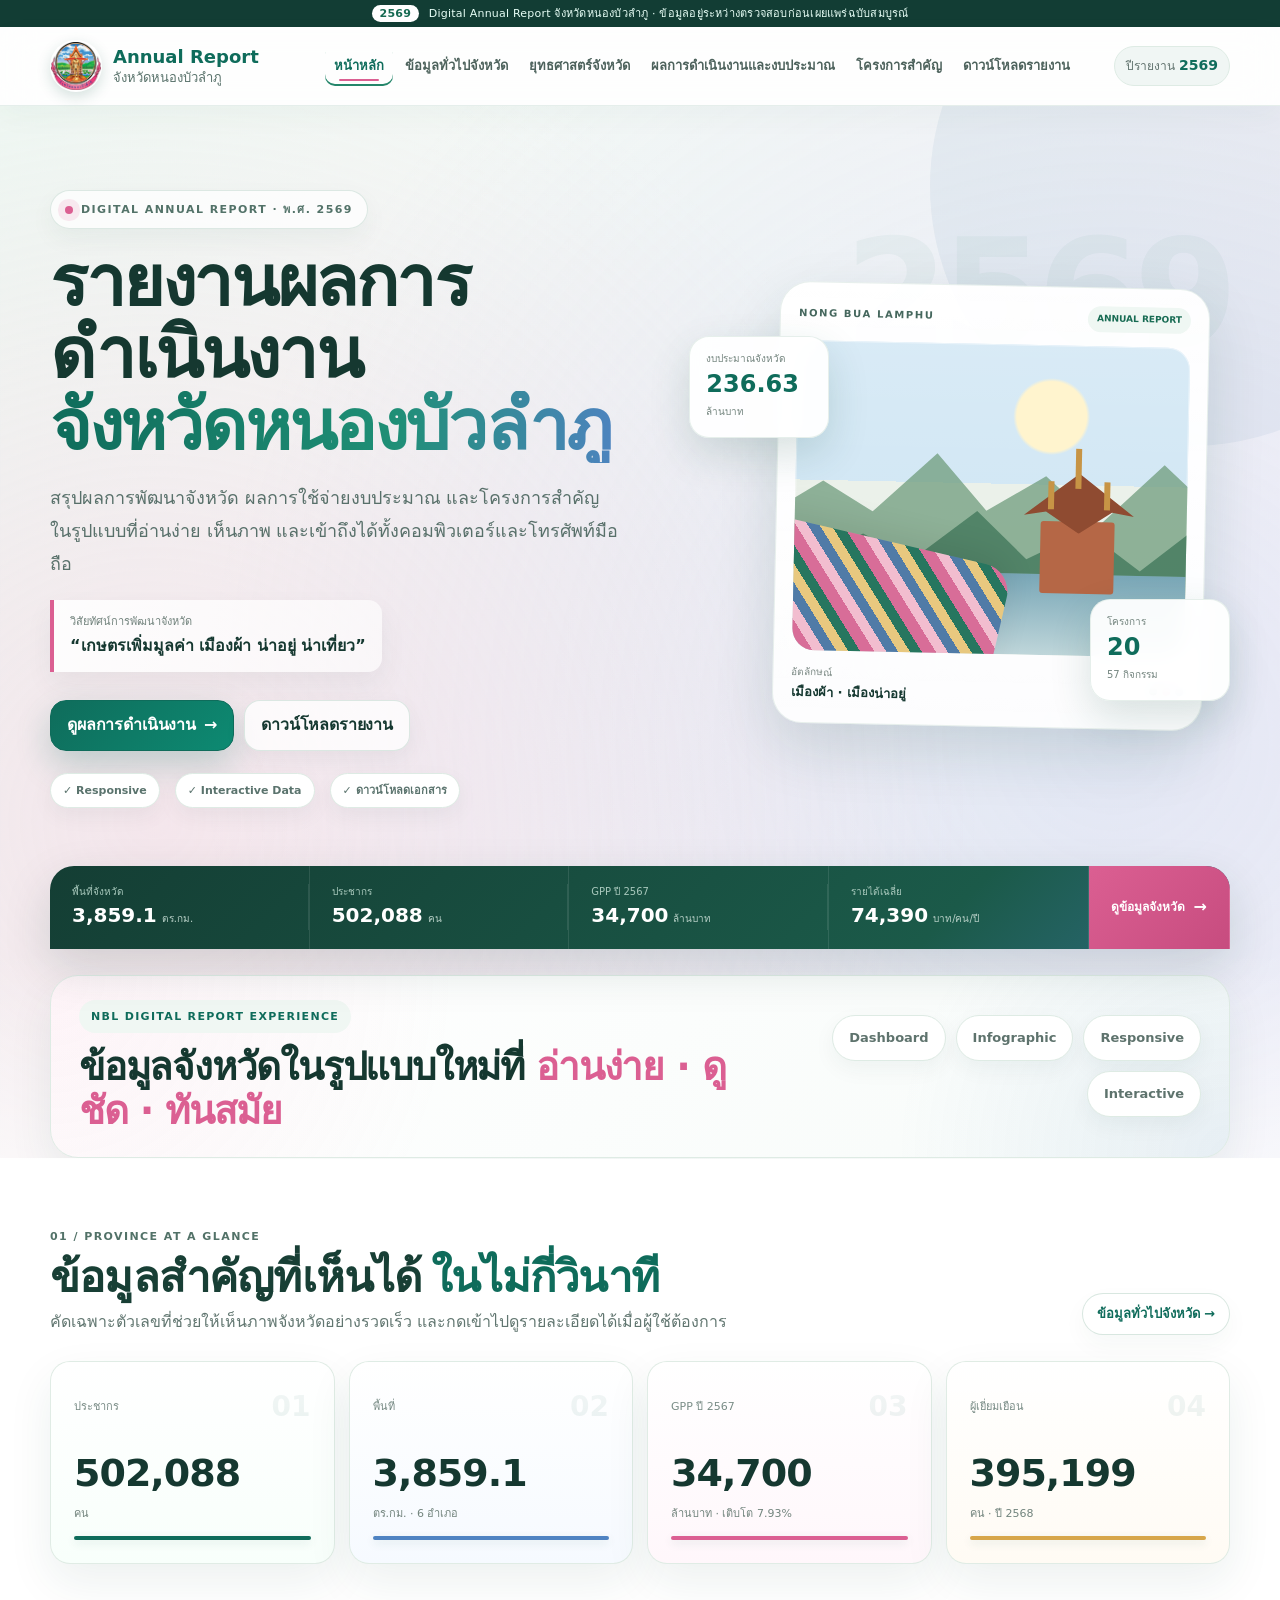
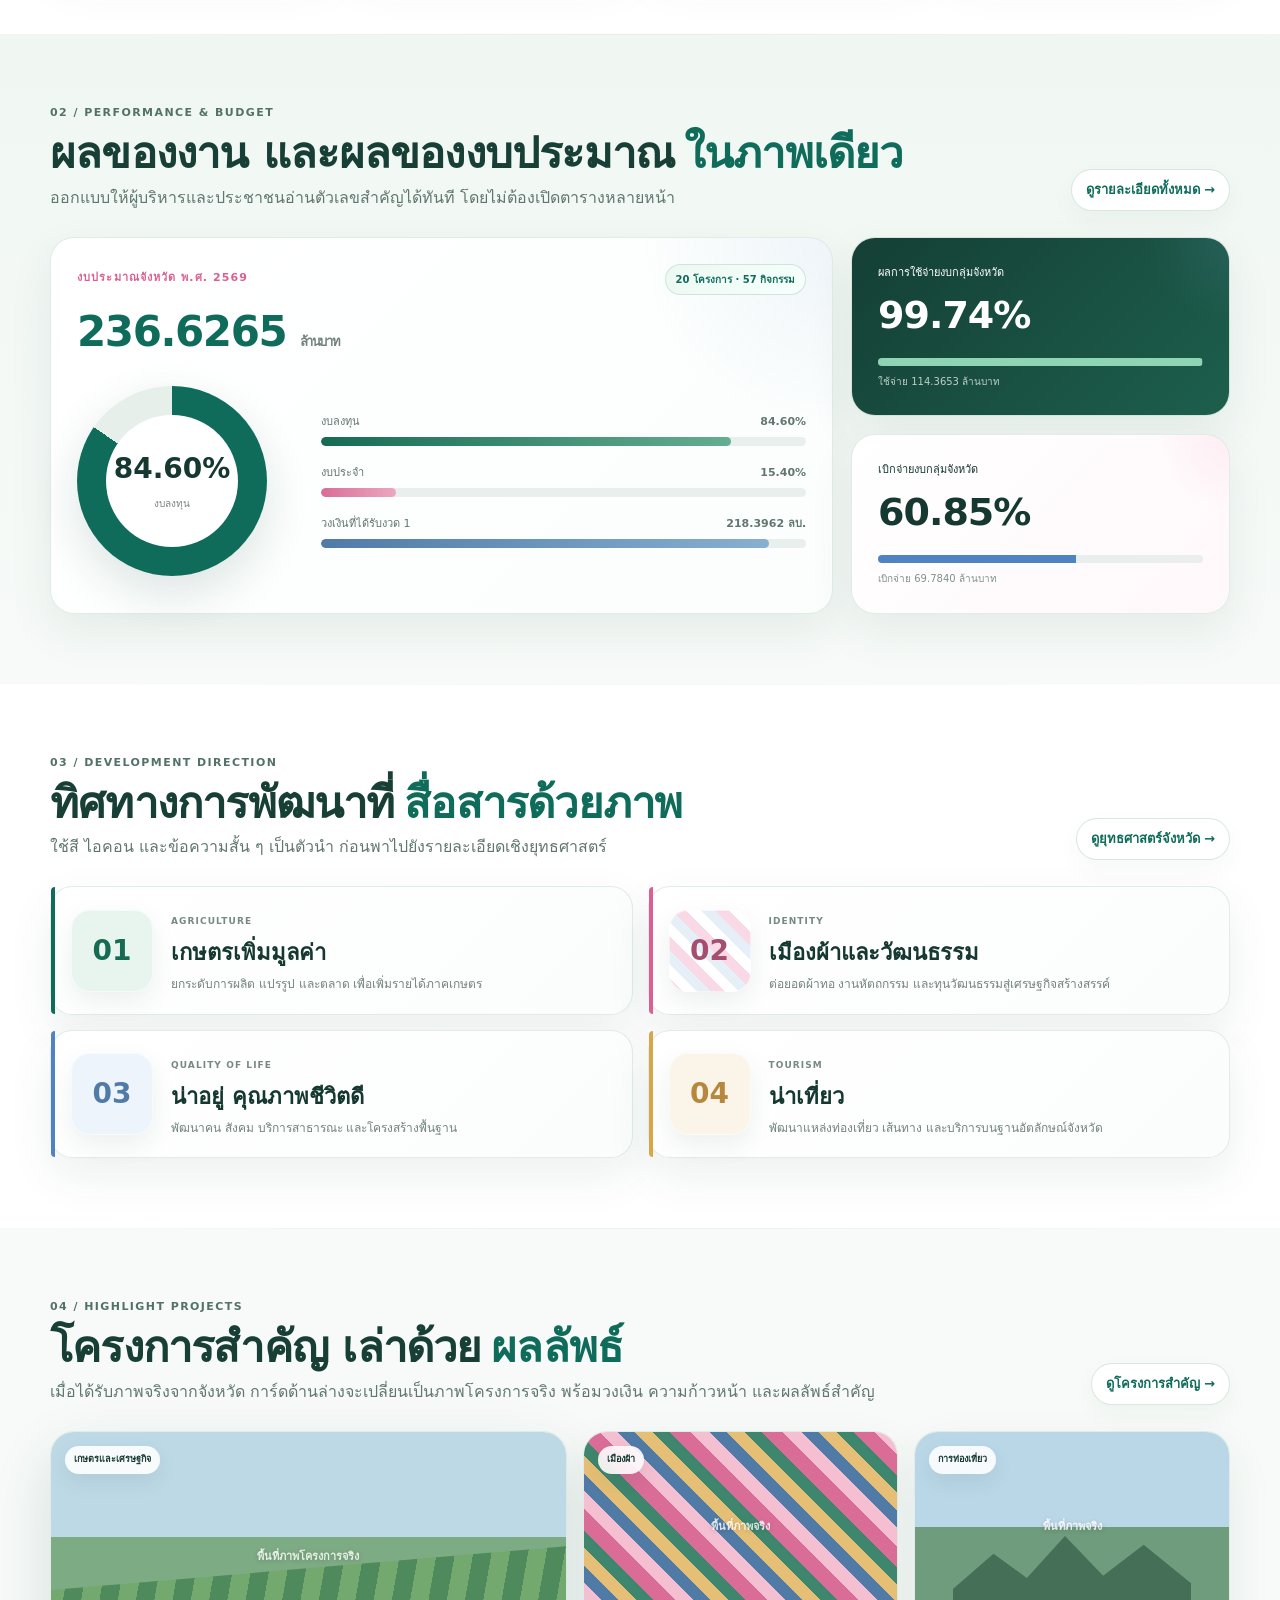
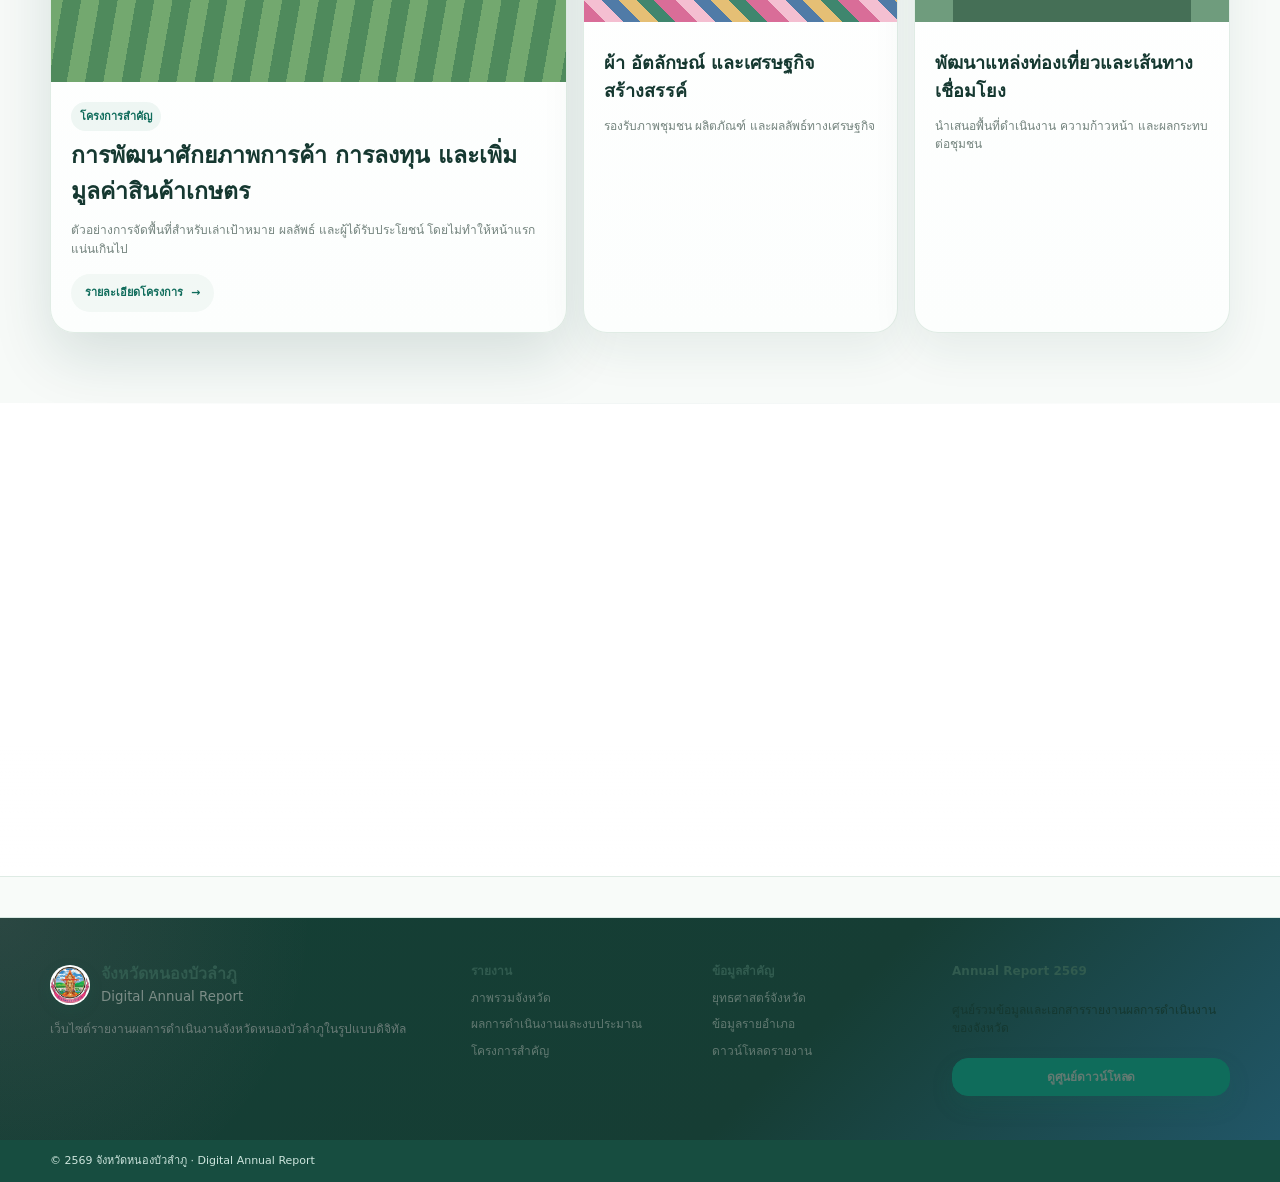
==== commit 2bb6259c: "NBL-ANNUAL-REPORT-V1.5-MODERN-REFRESH-COMPLETE" ====
--- a/index.html
+++ b/index.html
@@ -74,6 +74,22 @@
       <div><small>รายได้เฉลี่ย</small><b>74,390</b><span>บาท/คน/ปี</span></div>
       <a href="overview.html">ดูข้อมูลจังหวัด <span>→</span></a>
     </div>
+  
+  <section class="modern-highlight-band">
+    <div class="container">
+      <div class="highlight-band-inner reveal">
+        <div class="band-copy">
+          <span class="band-kicker">NBL DIGITAL REPORT EXPERIENCE</span>
+          <h2>ข้อมูลจังหวัดในรูปแบบใหม่ที่ <span>อ่านง่าย · ดูชัด · ทันสมัย</span></h2>
+        </div>
+        <div class="band-pills">
+          <span>Dashboard</span>
+          <span>Infographic</span>
+          <span>Responsive</span>
+          <span>Interactive</span>
+        </div>
+      </div>
+    </div>
   </section>
 
   <section class="section prod-intro-section">
@@ -81,7 +97,7 @@
       <div class="section-head production-head reveal">
         <div>
           <span class="section-index">01 / PROVINCE AT A GLANCE</span>
-          <h2 class="section-title">ข้อมูลสำคัญที่เห็นได้ในไม่กี่วินาที</h2>
+          <h2 class="section-title">ข้อมูลสำคัญที่เห็นได้<span class="title-accent">ในไม่กี่วินาที</span></h2>
           <p class="section-desc">คัดเฉพาะตัวเลขที่ช่วยให้เห็นภาพจังหวัดอย่างรวดเร็ว และกดเข้าไปดูรายละเอียดได้เมื่อผู้ใช้ต้องการ</p>
         </div>
         <a class="link-arrow" href="overview.html">ข้อมูลทั่วไปจังหวัด →</a>
@@ -121,7 +137,7 @@
       <div class="section-head production-head reveal">
         <div>
           <span class="section-index">02 / PERFORMANCE & BUDGET</span>
-          <h2 class="section-title">ผลของงาน และผลของงบประมาณในภาพเดียว</h2>
+          <h2 class="section-title">ผลของงาน และผลของงบประมาณ<span class="title-accent">ในภาพเดียว</span></h2>
           <p class="section-desc">ออกแบบให้ผู้บริหารและประชาชนอ่านตัวเลขสำคัญได้ทันที โดยไม่ต้องเปิดตารางหลายหน้า</p>
         </div>
         <a class="link-arrow" href="results.html">ดูรายละเอียดทั้งหมด →</a>
@@ -181,7 +197,7 @@
       <div class="section-head production-head reveal">
         <div>
           <span class="section-index">03 / DEVELOPMENT DIRECTION</span>
-          <h2 class="section-title">ทิศทางการพัฒนาที่สื่อสารด้วยภาพ</h2>
+          <h2 class="section-title">ทิศทางการพัฒนาที่<span class="title-accent">สื่อสารด้วยภาพ</span></h2>
           <p class="section-desc">ใช้สี ไอคอน และข้อความสั้น ๆ เป็นตัวนำ ก่อนพาไปยังรายละเอียดเชิงยุทธศาสตร์</p>
         </div>
         <a class="link-arrow" href="strategy.html">ดูยุทธศาสตร์จังหวัด →</a>
@@ -213,7 +229,7 @@
       <div class="section-head production-head reveal">
         <div>
           <span class="section-index">04 / HIGHLIGHT PROJECTS</span>
-          <h2 class="section-title">โครงการสำคัญ เล่าด้วยผลลัพธ์ ไม่ใช่ข้อความยาว</h2>
+          <h2 class="section-title">โครงการสำคัญ เล่าด้วย<span class="title-accent">ผลลัพธ์</span></h2>
           <p class="section-desc">เมื่อได้รับภาพจริงจากจังหวัด การ์ดด้านล่างจะเปลี่ยนเป็นภาพโครงการจริง พร้อมวงเงิน ความก้าวหน้า และผลลัพธ์สำคัญ</p>
         </div>
         <a class="link-arrow" href="projects.html">ดูโครงการสำคัญ →</a>
@@ -251,7 +267,7 @@
       <div class="production-download reveal">
         <div>
           <span class="section-index light">DIGITAL + DOCUMENT</span>
-          <h2>อ่านบนเว็บได้เร็ว<br>และยังดาวน์โหลดฉบับเต็มได้</h2>
+          <h2>อ่านบนเว็บได้เร็ว<br>และยังดาวน์โหลด<span class="title-accent-light">ฉบับเต็มได้</span></h2>
           <p>เว็บไซต์ทำหน้าที่สรุปและพาผู้ใช้สำรวจข้อมูล ส่วนเอกสาร Annual Report ฉบับเต็มยังคงดาวน์โหลดได้ตามปกติ</p>
         </div>
         <div class="download-card">
--- a/assets/css/styles.css
+++ b/assets/css/styles.css
@@ -201,3 +201,455 @@
   .prod-strategy{grid-template-columns:68px 1fr}.strategy-symbol{height:68px}
   .production-download{padding:24px;border-radius:24px}
 }
+
+
+/* =========================================================
+   V1.5 MODERN REFRESH
+   ========================================================= */
+:root{
+  --green:#0f6c5b;
+  --green-2:#0d8a72;
+  --pink:#db5f92;
+  --pink-2:#f18db4;
+  --blue:#4f83c2;
+  --blue-2:#76a8df;
+  --gold:#d7a64a;
+  --gold-2:#efc66f;
+  --ink:#153830;
+  --line:#deebe4;
+  --shadow-soft:0 18px 45px rgba(22,74,61,.08);
+  --shadow-premium:0 24px 60px rgba(16,64,54,.14);
+}
+
+body{
+  background:
+    radial-gradient(circle at 0% 0%, rgba(219,95,146,.055), transparent 28%),
+    radial-gradient(circle at 100% 6%, rgba(79,131,194,.06), transparent 22%),
+    linear-gradient(180deg,#f8fbfa 0%,#f7faf8 35%,#ffffff 100%);
+  color:var(--ink);
+}
+.section{position:relative}
+.section:before{
+  content:"";
+  position:absolute;
+  inset:0 auto auto 0;
+  width:100%;
+  height:1px;
+  background:linear-gradient(90deg,transparent,rgba(18,93,75,.06),transparent);
+  pointer-events:none;
+}
+
+.site-header{
+  background:rgba(255,255,255,.78)!important;
+  backdrop-filter:blur(18px)!important;
+  border-bottom:1px solid rgba(221,233,228,.75)!important;
+  box-shadow:0 10px 30px rgba(24,72,60,.035);
+}
+.brand-wordmark strong{
+  letter-spacing:-.02em;
+}
+.main-nav a{
+  font-weight:700;
+  color:#4d625c;
+  transition:.22s ease;
+}
+.main-nav a:hover{
+  color:var(--green);
+  background:rgba(14,108,91,.07);
+}
+.button{
+  border-radius:16px!important;
+  font-weight:800!important;
+  letter-spacing:-.01em;
+  transition:transform .2s ease, box-shadow .2s ease, background .2s ease, color .2s ease;
+}
+.button:hover{
+  transform:translateY(-2px);
+}
+.production-primary{
+  background:linear-gradient(135deg,var(--green),var(--green-2))!important;
+  box-shadow:0 14px 34px rgba(15,108,91,.24)!important;
+}
+.production-primary:hover{
+  box-shadow:0 20px 42px rgba(15,108,91,.28)!important;
+}
+.production-ghost{
+  background:rgba(255,255,255,.78)!important;
+  border:1px solid rgba(216,229,223,.9)!important;
+  box-shadow:0 8px 22px rgba(34,74,61,.06);
+}
+.production-light{
+  background:#fff!important;
+  box-shadow:0 10px 26px rgba(24,72,60,.08);
+}
+
+.prod-hero{
+  background:
+    radial-gradient(circle at 12% 18%, rgba(244,182,210,.28), transparent 24%),
+    radial-gradient(circle at 87% 16%, rgba(124,171,219,.22), transparent 26%),
+    linear-gradient(118deg,#eef9f3 0%, #fff7fb 46%, #eef5fb 100%)!important;
+  padding-top:84px!important;
+}
+.prod-hero:after{
+  content:"";
+  position:absolute;
+  left:0; right:0; bottom:0;
+  height:130px;
+  background:linear-gradient(180deg,transparent,rgba(255,255,255,.65));
+  pointer-events:none;
+}
+.pattern-left{
+  opacity:.7!important;
+  filter:blur(.2px);
+}
+.pattern-right{
+  opacity:.72!important;
+}
+
+.prod-overline{
+  display:inline-flex!important;
+  padding:10px 14px;
+  border-radius:999px;
+  background:rgba(255,255,255,.72);
+  border:1px solid rgba(219,231,226,.95);
+  box-shadow:0 10px 24px rgba(24,72,60,.05);
+}
+.prod-overline .dot{
+  box-shadow:0 0 0 7px rgba(219,95,146,.12)!important;
+}
+
+.prod-hero h1{
+  letter-spacing:-2.4px!important;
+  color:var(--ink)!important;
+}
+.prod-hero h1 span{
+  background:linear-gradient(90deg,var(--green) 0%, #1f8f76 60%, var(--blue) 100%);
+  -webkit-background-clip:text;
+  background-clip:text;
+  color:transparent!important;
+}
+.prod-lead{
+  font-size:18px!important;
+  color:#58706a!important;
+}
+.prod-vision{
+  background:linear-gradient(90deg,rgba(255,255,255,.88),rgba(255,255,255,.62))!important;
+  border-left:4px solid var(--pink)!important;
+  box-shadow:0 12px 28px rgba(31,76,64,.06);
+}
+.hero-proof span{
+  background:#ffffff;
+  border:1px solid var(--line);
+  padding:8px 12px;
+  border-radius:999px;
+  font-weight:700;
+  color:#5a736d;
+  box-shadow:0 8px 22px rgba(27,67,56,.05);
+}
+.identity-frame{
+  background:linear-gradient(180deg,rgba(255,255,255,.96),rgba(255,255,255,.90))!important;
+  border:1px solid rgba(230,239,235,.95)!important;
+  box-shadow:var(--shadow-premium)!important;
+  transform:rotate(1.2deg)!important;
+}
+.identity-scene{
+  box-shadow:inset 0 0 0 1px rgba(255,255,255,.45);
+}
+.hero-float-card{
+  border:1px solid rgba(230,239,235,.98)!important;
+  box-shadow:0 16px 40px rgba(23,79,66,.16)!important;
+  border-radius:20px!important;
+}
+.hero-float-card b{
+  color:var(--green);
+}
+
+.hero-summary-bar{
+  box-shadow:0 18px 48px rgba(12,54,44,.15);
+  background:linear-gradient(135deg,#143e34 0%, #1b5a49 75%, #2d6a7b 100%)!important;
+}
+.hero-summary-bar>a{
+  background:linear-gradient(135deg,var(--pink) 0%, #c74c7f 100%)!important;
+}
+.hero-summary-bar>div{
+  position:relative;
+}
+.hero-summary-bar>div:after{
+  content:"";
+  position:absolute;
+  right:0; top:22%;
+  width:1px; height:56%;
+  background:rgba(255,255,255,.10);
+}
+.hero-summary-bar>div:last-of-type:after{display:none}
+
+.modern-highlight-band{
+  position:relative;
+  padding:26px 0 0;
+  background:linear-gradient(180deg,rgba(248,251,249,0) 0%, rgba(255,255,255,.55) 100%);
+}
+.highlight-band-inner{
+  display:grid;
+  grid-template-columns:1.2fr .8fr;
+  gap:24px;
+  align-items:center;
+  background:
+    radial-gradient(circle at 0% 0%, rgba(241,141,180,.10), transparent 34%),
+    radial-gradient(circle at 100% 100%, rgba(79,131,194,.10), transparent 28%),
+    linear-gradient(135deg,#ffffff 0%, #f7fbf9 100%);
+  border:1px solid var(--line);
+  border-radius:28px;
+  padding:24px 28px;
+  box-shadow:var(--shadow-soft);
+}
+.band-kicker{
+  display:inline-block;
+  padding:8px 12px;
+  border-radius:999px;
+  background:#f0f7f3;
+  color:var(--green);
+  font-size:11px;
+  font-weight:800;
+  letter-spacing:.12em;
+}
+.highlight-band-inner h2{
+  margin:12px 0 0;
+  font-size:clamp(28px,3vw,44px);
+  line-height:1.15;
+  letter-spacing:-1.2px;
+}
+.highlight-band-inner h2 span{
+  color:var(--pink);
+}
+.band-pills{
+  display:flex;
+  flex-wrap:wrap;
+  gap:10px;
+  justify-content:flex-end;
+}
+.band-pills span{
+  padding:12px 16px;
+  border-radius:999px;
+  font-size:13px;
+  font-weight:800;
+  color:#5e736d;
+  background:#fff;
+  border:1px solid var(--line);
+  box-shadow:0 8px 22px rgba(27,67,56,.05);
+}
+
+.section-title{
+  line-height:1.1;
+}
+.title-accent{
+  display:inline-block;
+  margin-left:.22em;
+  color:var(--green);
+}
+.title-accent-light{
+  color:#f7bdd4;
+}
+.section-desc{
+  max-width:860px;
+  color:#617670!important;
+}
+.link-arrow{
+  font-weight:800!important;
+  color:var(--green)!important;
+  padding:10px 14px;
+  border-radius:999px;
+  border:1px solid rgba(210,227,219,.85);
+  background:#fff;
+  box-shadow:0 10px 24px rgba(27,67,56,.04);
+  transition:.2s ease;
+}
+.link-arrow:hover{
+  transform:translateY(-2px);
+  box-shadow:0 14px 30px rgba(27,67,56,.08);
+}
+
+.prod-stat,
+.performance-main,
+.perf-mini,
+.prod-strategy,
+.prod-project,
+.download-card,
+.card{
+  box-shadow:var(--shadow-soft)!important;
+  border-color:rgba(223,235,228,.95)!important;
+}
+.prod-stat{
+  overflow:hidden;
+}
+.prod-stat:before{
+  content:"";
+  position:absolute;
+  inset:0;
+  background:linear-gradient(180deg,rgba(255,255,255,.5),transparent 30%);
+  pointer-events:none;
+}
+.prod-stat-number{
+  font-size:38px!important;
+}
+.prod-stat.green{
+  background:linear-gradient(180deg,#ffffff 0%, #f8fffb 100%);
+}
+.prod-stat.blue{
+  background:linear-gradient(180deg,#ffffff 0%, #f6faff 100%);
+}
+.prod-stat.pink{
+  background:linear-gradient(180deg,#ffffff 0%, #fff7fb 100%);
+}
+.prod-stat.gold{
+  background:linear-gradient(180deg,#ffffff 0%, #fffbf4 100%);
+}
+.stat-line{
+  height:4px!important;
+  box-shadow:0 3px 10px rgba(20,80,65,.12);
+}
+
+.performance-main{
+  background:
+    radial-gradient(circle at 100% 0%, rgba(79,131,194,.08), transparent 22%),
+    linear-gradient(135deg,#ffffff 0%, #fbfefd 100%)!important;
+}
+.perf-heading h3{
+  color:var(--green)!important;
+}
+.status-pill{
+  background:linear-gradient(135deg,#edf8f3,#f6fffb)!important;
+  border:1px solid rgba(206,228,218,.95);
+  color:var(--green)!important;
+}
+.budget-ring{
+  box-shadow:0 18px 45px rgba(20,80,65,.14);
+}
+.budget-ring:before{
+  content:"";
+  position:absolute;
+  inset:-10px;
+  border-radius:50%;
+  background:radial-gradient(circle, rgba(15,108,91,.08), transparent 70%);
+  z-index:-1;
+}
+.perf-mini.dark{
+  background:
+    radial-gradient(circle at 100% 0%, rgba(118,168,223,.12), transparent 20%),
+    linear-gradient(135deg,#143f35 0%, #1d5f4c 100%)!important;
+}
+.perf-mini.light{
+  background:
+    radial-gradient(circle at 100% 0%, rgba(241,141,180,.12), transparent 18%),
+    linear-gradient(135deg,#ffffff 0%, #fff8fb 100%)!important;
+}
+
+.prod-strategy{
+  background:linear-gradient(135deg,#fff 0%, #fbfdfc 100%)!important;
+  position:relative;
+}
+.prod-strategy:after{
+  content:"";
+  position:absolute;
+  inset:0 auto 0 0;
+  width:4px;
+  border-radius:4px 0 0 4px;
+  background:var(--green);
+}
+.prod-strategy.pink:after{background:var(--pink)}
+.prod-strategy.blue:after{background:var(--blue)}
+.prod-strategy.gold:after{background:var(--gold)}
+.strategy-symbol{
+  box-shadow:inset 0 0 0 1px rgba(255,255,255,.55), 0 10px 24px rgba(32,78,65,.08);
+}
+.strategy-copy h3{
+  font-size:22px!important;
+}
+
+.prod-project{
+  background:linear-gradient(180deg,#fff 0%, #fcfefd 100%)!important;
+}
+.prod-project.featured{
+  box-shadow:var(--shadow-premium)!important;
+}
+.prod-project-content h3{
+  color:var(--ink);
+}
+.prod-project-content a{
+  display:inline-flex;
+  align-items:center;
+  gap:8px;
+  padding:10px 14px;
+  border-radius:999px;
+  background:#f2f8f5;
+  margin-top:4px;
+}
+.prod-project-content a:hover{
+  background:#e6f4ee;
+}
+.media-label{
+  backdrop-filter:blur(10px);
+  box-shadow:0 8px 20px rgba(22,64,54,.08);
+}
+
+.production-download{
+  box-shadow:var(--shadow-premium)!important;
+  background:
+    radial-gradient(circle at 0% 0%, rgba(241,141,180,.13), transparent 22%),
+    radial-gradient(circle at 100% 100%, rgba(118,168,223,.18), transparent 30%),
+    linear-gradient(115deg,#153f34,#1e6250 62%,#2b7082)!important;
+}
+.download-card{
+  background:rgba(255,255,255,.12)!important;
+  backdrop-filter:blur(12px);
+}
+.doc-icon{
+  box-shadow:0 10px 24px rgba(255,255,255,.10);
+}
+
+.footer,
+.site-footer{
+  background:
+    radial-gradient(circle at 0% 0%, rgba(241,141,180,.10), transparent 24%),
+    linear-gradient(135deg,#143f35 0%, #163d34 60%, #22586b 100%)!important;
+}
+.footer-links a,
+.footer-meta a{
+  opacity:.92;
+}
+.footer-links a:hover,
+.footer-meta a:hover{
+  color:#fff!important;
+}
+
+@media(max-width:1000px){
+  .highlight-band-inner{
+    grid-template-columns:1fr;
+  }
+  .band-pills{
+    justify-content:flex-start;
+  }
+}
+@media(max-width:720px){
+  .prod-hero{
+    padding-top:56px!important;
+  }
+  .prod-overline{
+    padding:8px 12px;
+  }
+  .highlight-band-inner{
+    padding:20px 18px;
+    border-radius:22px;
+  }
+  .band-pills span{
+    font-size:12px;
+    padding:10px 13px;
+  }
+  .prod-stat-number{
+    font-size:34px!important;
+  }
+  .link-arrow{
+    width:100%;
+    justify-content:center;
+    text-align:center;
+  }
+}
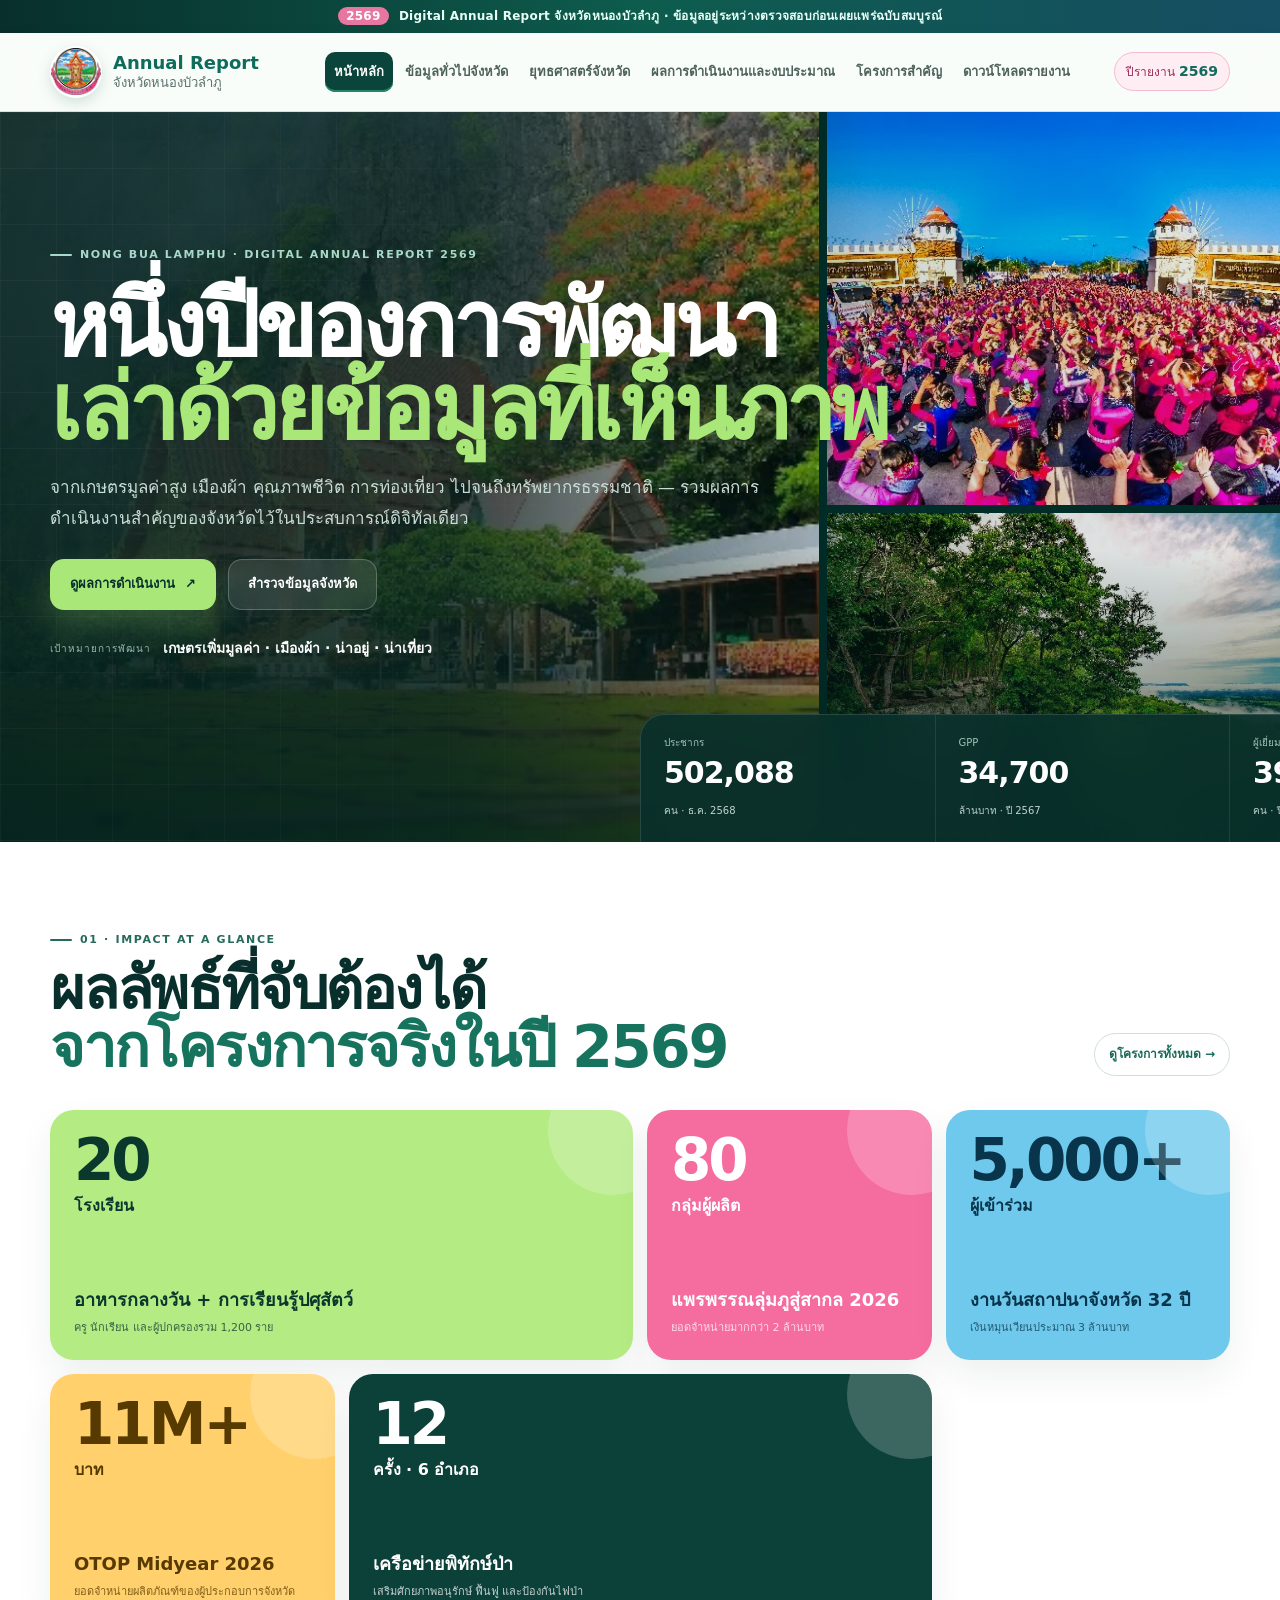
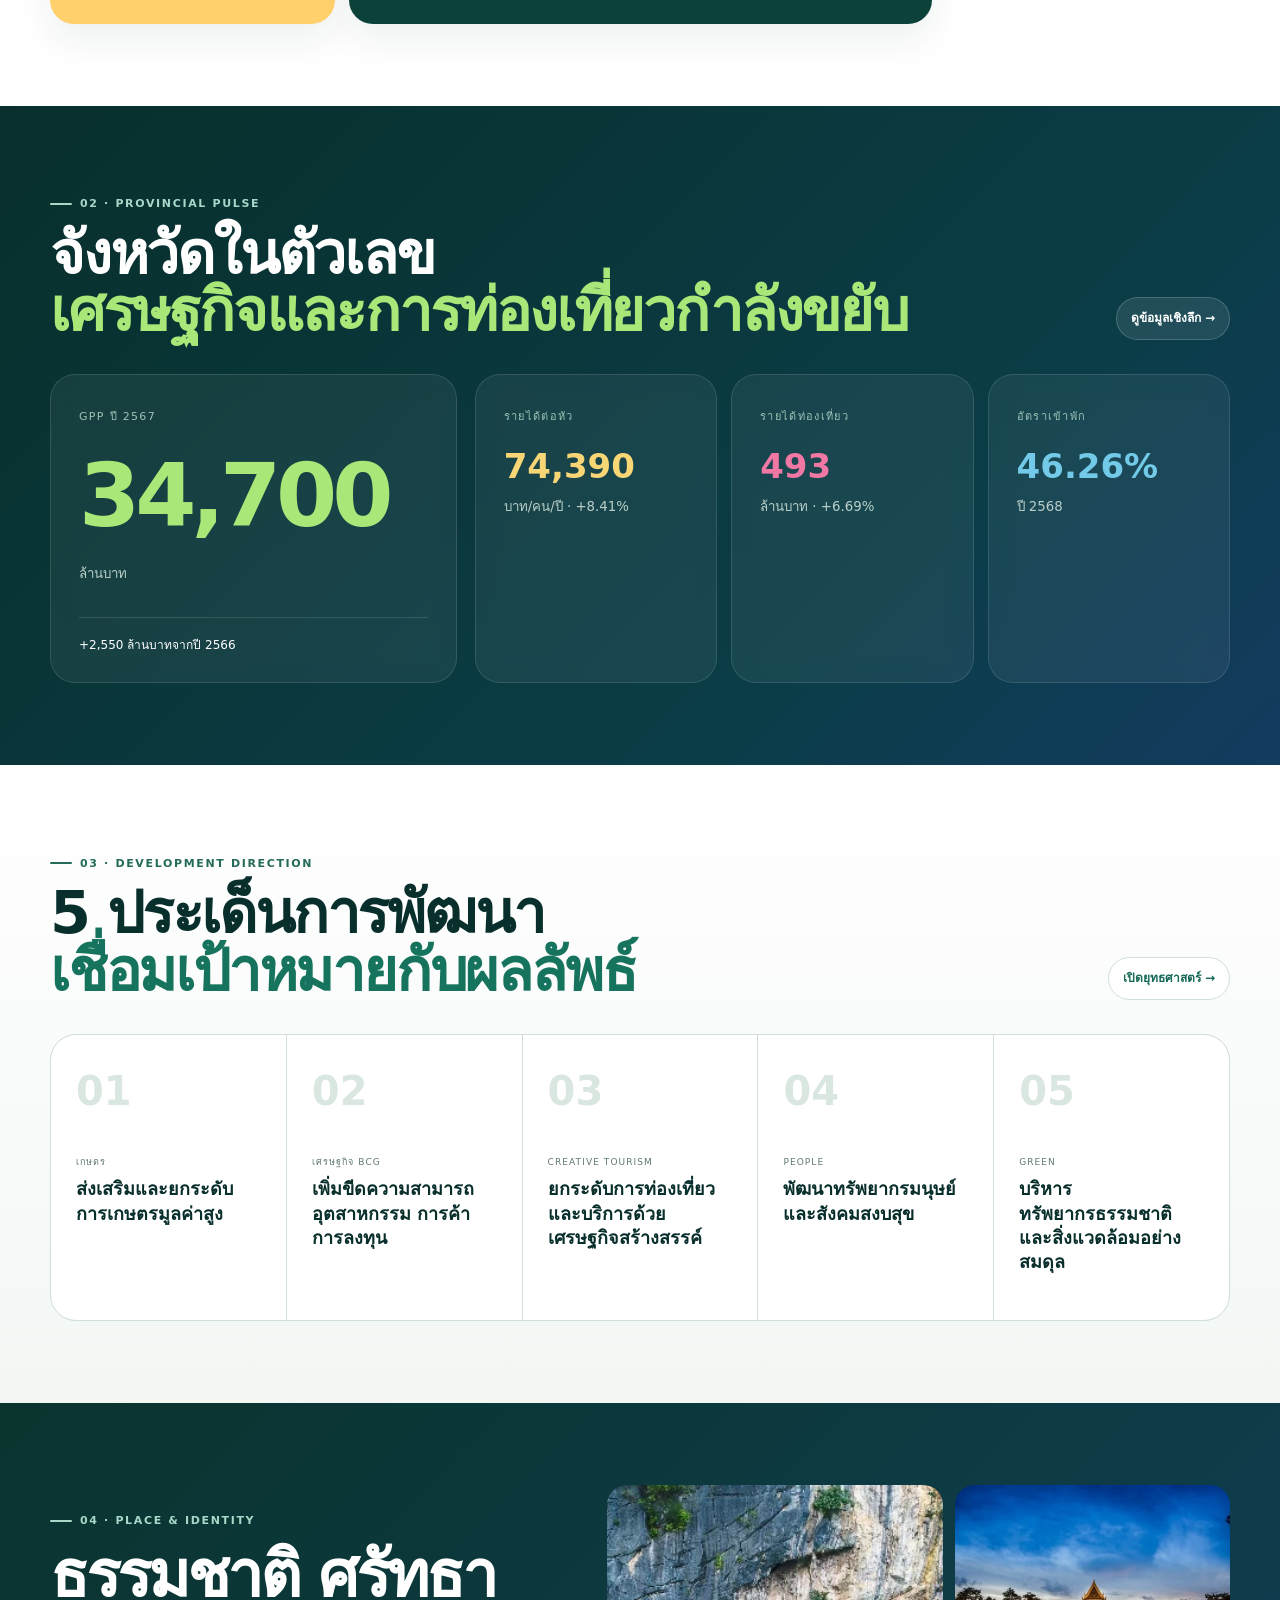
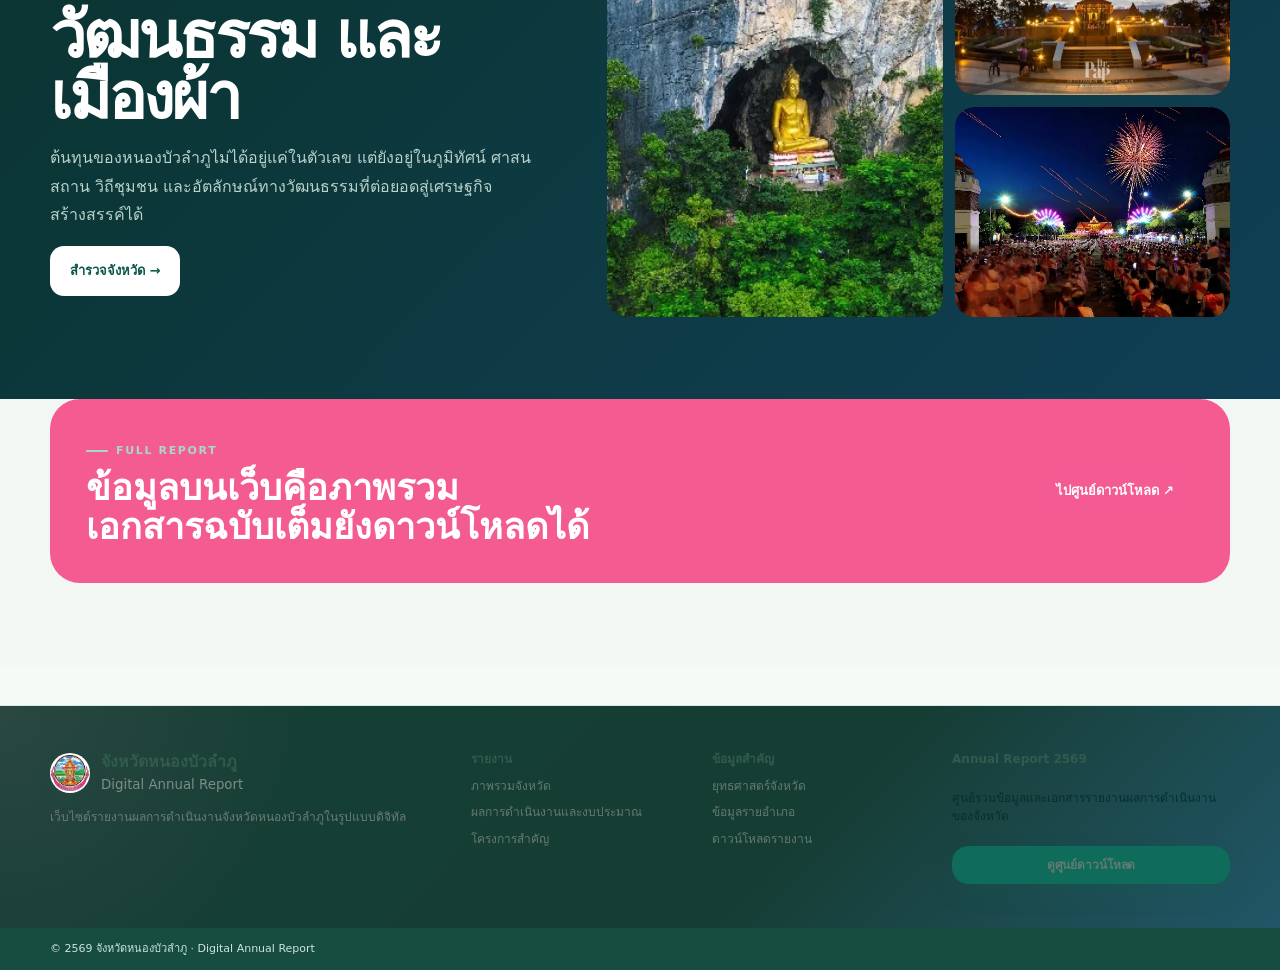
==== commit eeb51ce4: "NBL-V1.6-BOLD-DATA-PATCH" ====
--- a/index.html
+++ b/index.html
@@ -1,287 +1,67 @@
-<!doctype html>
-<html lang="th">
-<head>
-<link rel="icon" href="/favicon.ico" sizes="any">
+<!doctype html><html lang="th"><head><link rel="icon" href="/favicon.ico" sizes="any">
 <link rel="icon" type="image/png" sizes="32x32" href="assets/images/logo/favicon-32x32.png">
-<link rel="icon" type="image/png" sizes="48x48" href="assets/images/logo/favicon-48x48.png">
 <link rel="apple-touch-icon" sizes="180x180" href="assets/images/logo/apple-touch-icon.png">
-<meta charset="utf-8">
-<meta name="viewport" content="width=device-width,initial-scale=1">
-<meta name="description" content="Digital Annual Report จังหวัดหนองบัวลำภู รายงานผลการดำเนินงานประจำปีงบประมาณ พ.ศ. 2569">
-<meta property="og:title" content="Digital Annual Report จังหวัดหนองบัวลำภู พ.ศ. 2569">
-<meta property="og:description" content="รายงานผลการดำเนินงานจังหวัดหนองบัวลำภูในรูปแบบดิจิทัล">
-<meta name="theme-color" content="#176b53">
-<title>Digital Annual Report จังหวัดหนองบัวลำภู พ.ศ. 2569</title>
+<meta charset="utf-8"><meta name="viewport" content="width=device-width,initial-scale=1">
+<meta name="theme-color" content="#082f2b">
 <link rel="stylesheet" href="assets/css/styles.css">
-</head>
-<body data-page="home" class="production-home">
-<div data-site-header></div>
+<meta name="description" content="Digital Annual Report จังหวัดหนองบัวลำภู รายงานผลการดำเนินงานประจำปีงบประมาณ พ.ศ. 2569"><title>Digital Annual Report จังหวัดหนองบัวลำภู พ.ศ. 2569</title></head>
+<body data-page="home" class="v16-page"><div data-site-header></div><main>
+<section class="v16-hero">
+  <div class="v16-hero-media">
+    <img class="hero-photo hero-p1" src="assets/images/province/hero-temple.webp" alt="แหล่งท่องเที่ยวและภูมิทัศน์จังหวัดหนองบัวลำภู">
+    <img class="hero-photo hero-p2" src="assets/images/province/festival-day.webp" alt="กิจกรรมวัฒนธรรมจังหวัดหนองบัวลำภู">
+    <img class="hero-photo hero-p3" src="assets/images/province/hero-view.webp" alt="ภูมิทัศน์ธรรมชาติจังหวัดหนองบัวลำภู">
+  </div>
+  <div class="v16-hero-overlay"></div><div class="v16-grid-glow"></div>
+  <div class="container v16-hero-content reveal">
+    <div class="v16-kicker light">NONG BUA LAMPHU · DIGITAL ANNUAL REPORT 2569</div>
+    <h1>หนึ่งปีของการพัฒนา<br><span>เล่าด้วยข้อมูลที่เห็นภาพ</span></h1>
+    <p>จากเกษตรมูลค่าสูง เมืองผ้า คุณภาพชีวิต การท่องเที่ยว ไปจนถึงทรัพยากรธรรมชาติ — รวมผลการดำเนินงานสำคัญของจังหวัดไว้ในประสบการณ์ดิจิทัลเดียว</p>
+    <div class="v16-hero-actions"><a class="v16-btn primary" href="results.html">ดูผลการดำเนินงาน <b>↗</b></a><a class="v16-btn glass" href="overview.html">สำรวจข้อมูลจังหวัด</a></div>
+    <div class="v16-vision"><span>เป้าหมายการพัฒนา</span><b>เกษตรเพิ่มมูลค่า · เมืองผ้า · น่าอยู่ · น่าเที่ยว</b></div>
+  </div>
+  <div class="container v16-hero-metrics reveal">
+    <div><span>ประชากร</span><b data-counter="502088">502,088</b><small>คน · ธ.ค. 2568</small></div>
+    <div><span>GPP</span><b data-counter="34700">34,700</b><small>ล้านบาท · ปี 2567</small></div>
+    <div><span>ผู้เยี่ยมเยือน</span><b data-counter="395199">395,199</b><small>คน · ปี 2568</small></div>
+    <div><span>งบจังหวัด 2569</span><b data-counter="236.6265" data-decimals="2">236.63</b><small>ล้านบาท</small></div>
+  </div>
+</section>
 
-<main>
-  <section class="prod-hero">
-    <div class="prod-pattern pattern-left" aria-hidden="true"></div>
-    <div class="prod-pattern pattern-right" aria-hidden="true"></div>
-    <div class="container prod-hero-grid">
-      <div class="prod-hero-copy reveal">
-        <div class="prod-overline"><span class="dot"></span> DIGITAL ANNUAL REPORT · พ.ศ. 2569</div>
-        <h1>
-          รายงานผลการดำเนินงาน
-          <span>จังหวัดหนองบัวลำภู</span>
-        </h1>
-        <p class="prod-lead">สรุปผลการพัฒนาจังหวัด ผลการใช้จ่ายงบประมาณ และโครงการสำคัญ ในรูปแบบที่อ่านง่าย เห็นภาพ และเข้าถึงได้ทั้งคอมพิวเตอร์และโทรศัพท์มือถือ</p>
-        <div class="prod-vision">
-          <small>วิสัยทัศน์การพัฒนาจังหวัด</small>
-          <b>“เกษตรเพิ่มมูลค่า เมืองผ้า น่าอยู่ น่าเที่ยว”</b>
-        </div>
-        <div class="hero-actions">
-          <a class="button production-primary" href="results.html">ดูผลการดำเนินงาน <span>→</span></a>
-          <a class="button production-ghost" href="downloads.html">ดาวน์โหลดรายงาน</a>
-        </div>
-        <div class="hero-proof">
-          <span>✓ Responsive</span><span>✓ Interactive Data</span><span>✓ ดาวน์โหลดเอกสาร</span>
-        </div>
-      </div>
+<section class="v16-section white"><div class="container">
+  <div class="v16-section-head reveal"><div><span class="v16-kicker">01 · IMPACT AT A GLANCE</span><h2>ผลลัพธ์ที่จับต้องได้<br><em>จากโครงการจริงในปี 2569</em></h2></div><a href="projects.html">ดูโครงการทั้งหมด →</a></div>
+  <div class="v16-impact-grid">
+    <article class="impact-card i-green reveal"><strong>20</strong><span>โรงเรียน</span><h3>อาหารกลางวัน + การเรียนรู้ปศุสัตว์</h3><p>ครู นักเรียน และผู้ปกครองรวม 1,200 ราย</p></article>
+    <article class="impact-card i-pink reveal"><strong>80</strong><span>กลุ่มผู้ผลิต</span><h3>แพรพรรณลุ่มภูสู่สากล 2026</h3><p>ยอดจำหน่ายมากกว่า 2 ล้านบาท</p></article>
+    <article class="impact-card i-blue reveal"><strong>5,000+</strong><span>ผู้เข้าร่วม</span><h3>งานวันสถาปนาจังหวัด 32 ปี</h3><p>เงินหมุนเวียนประมาณ 3 ล้านบาท</p></article>
+    <article class="impact-card i-gold reveal"><strong>11M+</strong><span>บาท</span><h3>OTOP Midyear 2026</h3><p>ยอดจำหน่ายผลิตภัณฑ์ของผู้ประกอบการจังหวัด</p></article>
+    <article class="impact-card i-dark reveal"><strong>12</strong><span>ครั้ง · 6 อำเภอ</span><h3>เครือข่ายพิทักษ์ป่า</h3><p>เสริมศักยภาพอนุรักษ์ ฟื้นฟู และป้องกันไฟป่า</p></article>
+  </div>
+</div></section>
 
-      <div class="prod-hero-visual reveal">
-        <div class="year-watermark">2569</div>
-        <div class="identity-frame">
-          <div class="identity-top">
-            <span class="identity-label">NONG BUA LAMPHU</span>
-            <span class="identity-chip">ANNUAL REPORT</span>
-          </div>
-          <div class="identity-scene">
-            <div class="scene-sky"></div>
-            <div class="scene-hill h1"></div>
-            <div class="scene-hill h2"></div>
-            <div class="scene-water"></div>
-            <div class="scene-temple"><i></i><i></i><i></i></div>
-            <div class="scene-textile"></div>
-          </div>
-          <div class="identity-bottom">
-            <div><small>อัตลักษณ์</small><b>เมืองผ้า · เมืองน่าอยู่</b></div>
-            <div class="identity-dots"><span></span><span></span><span></span></div>
-          </div>
-        </div>
-        <div class="hero-float-card float-a"><small>งบประมาณจังหวัด</small><b>236.63</b><span>ล้านบาท</span></div>
-        <div class="hero-float-card float-b"><small>โครงการ</small><b>20</b><span>57 กิจกรรม</span></div>
-      </div>
-    </div>
+<section class="v16-section dark"><div class="container">
+  <div class="v16-section-head on-dark reveal"><div><span class="v16-kicker light">02 · PROVINCIAL PULSE</span><h2>จังหวัดในตัวเลข<br><em>เศรษฐกิจและการท่องเที่ยวกำลังขยับ</em></h2></div><a href="overview.html">ดูข้อมูลเชิงลึก →</a></div>
+  <div class="pulse-layout reveal">
+    <div class="pulse-main"><span>GPP ปี 2567</span><b>34,700</b><small>ล้านบาท</small><div class="pulse-delta">+2,550 ล้านบาทจากปี 2566</div></div>
+    <div class="pulse-side"><div><span>รายได้ต่อหัว</span><b>74,390</b><small>บาท/คน/ปี · +8.41%</small></div><div><span>รายได้ท่องเที่ยว</span><b>493</b><small>ล้านบาท · +6.69%</small></div><div><span>อัตราเข้าพัก</span><b>46.26%</b><small>ปี 2568</small></div></div>
+  </div>
+</div></section>
 
-    <div class="container hero-summary-bar reveal">
-      <div><small>พื้นที่จังหวัด</small><b>3,859.1</b><span>ตร.กม.</span></div>
-      <div><small>ประชากร</small><b>502,088</b><span>คน</span></div>
-      <div><small>GPP ปี 2567</small><b>34,700</b><span>ล้านบาท</span></div>
-      <div><small>รายได้เฉลี่ย</small><b>74,390</b><span>บาท/คน/ปี</span></div>
-      <a href="overview.html">ดูข้อมูลจังหวัด <span>→</span></a>
-    </div>
-  
-  <section class="modern-highlight-band">
-    <div class="container">
-      <div class="highlight-band-inner reveal">
-        <div class="band-copy">
-          <span class="band-kicker">NBL DIGITAL REPORT EXPERIENCE</span>
-          <h2>ข้อมูลจังหวัดในรูปแบบใหม่ที่ <span>อ่านง่าย · ดูชัด · ทันสมัย</span></h2>
-        </div>
-        <div class="band-pills">
-          <span>Dashboard</span>
-          <span>Infographic</span>
-          <span>Responsive</span>
-          <span>Interactive</span>
-        </div>
-      </div>
-    </div>
-  </section>
+<section class="v16-section photo-story"><div class="container">
+  <div class="v16-section-head reveal"><div><span class="v16-kicker">03 · DEVELOPMENT DIRECTION</span><h2>5 ประเด็นการพัฒนา<br><em>เชื่อมเป้าหมายกับผลลัพธ์</em></h2></div><a href="strategy.html">เปิดยุทธศาสตร์ →</a></div>
+  <div class="issue-rail reveal">
+    <article><i>01</i><span>เกษตร</span><h3>ส่งเสริมและยกระดับการเกษตรมูลค่าสูง</h3></article>
+    <article><i>02</i><span>เศรษฐกิจ BCG</span><h3>เพิ่มขีดความสามารถอุตสาหกรรม การค้า การลงทุน</h3></article>
+    <article><i>03</i><span>Creative Tourism</span><h3>ยกระดับการท่องเที่ยวและบริการด้วยเศรษฐกิจสร้างสรรค์</h3></article>
+    <article><i>04</i><span>People</span><h3>พัฒนาทรัพยากรมนุษย์และสังคมสงบสุข</h3></article>
+    <article><i>05</i><span>Green</span><h3>บริหารทรัพยากรธรรมชาติและสิ่งแวดล้อมอย่างสมดุล</h3></article>
+  </div>
+</div></section>
 
-  <section class="section prod-intro-section">
-    <div class="container">
-      <div class="section-head production-head reveal">
-        <div>
-          <span class="section-index">01 / PROVINCE AT A GLANCE</span>
-          <h2 class="section-title">ข้อมูลสำคัญที่เห็นได้<span class="title-accent">ในไม่กี่วินาที</span></h2>
-          <p class="section-desc">คัดเฉพาะตัวเลขที่ช่วยให้เห็นภาพจังหวัดอย่างรวดเร็ว และกดเข้าไปดูรายละเอียดได้เมื่อผู้ใช้ต้องการ</p>
-        </div>
-        <a class="link-arrow" href="overview.html">ข้อมูลทั่วไปจังหวัด →</a>
-      </div>
+<section class="v16-section visual-showcase"><div class="container visual-grid reveal">
+  <div class="visual-copy"><span class="v16-kicker light">04 · PLACE & IDENTITY</span><h2>ธรรมชาติ ศรัทธา<br>วัฒนธรรม และเมืองผ้า</h2><p>ต้นทุนของหนองบัวลำภูไม่ได้อยู่แค่ในตัวเลข แต่ยังอยู่ในภูมิทัศน์ ศาสนสถาน วิถีชุมชน และอัตลักษณ์ทางวัฒนธรรมที่ต่อยอดสู่เศรษฐกิจสร้างสรรค์ได้</p><a class="v16-btn light" href="overview.html">สำรวจจังหวัด →</a></div>
+  <div class="visual-collage"><img src="assets/images/province/cave.webp" alt="แหล่งท่องเที่ยวธรรมชาติ"><img src="assets/images/province/temple-night.webp" alt="ศาสนสถานจังหวัดหนองบัวลำภู"><img src="assets/images/province/festival-night.webp" alt="กิจกรรมวัฒนธรรมและประเพณี"></div>
+</div></section>
 
-      <div class="prod-stat-grid reveal">
-        <article class="prod-stat green">
-          <div class="stat-top"><span>ประชากร</span><i>01</i></div>
-          <div class="prod-stat-number" data-counter="502088">502,088</div>
-          <p>คน</p>
-          <div class="stat-line"></div>
-        </article>
-        <article class="prod-stat blue">
-          <div class="stat-top"><span>พื้นที่</span><i>02</i></div>
-          <div class="prod-stat-number" data-counter="3859.1" data-decimals="1">3,859.1</div>
-          <p>ตร.กม. · 6 อำเภอ</p>
-          <div class="stat-line"></div>
-        </article>
-        <article class="prod-stat pink">
-          <div class="stat-top"><span>GPP ปี 2567</span><i>03</i></div>
-          <div class="prod-stat-number" data-counter="34700">34,700</div>
-          <p>ล้านบาท · เติบโต 7.93%</p>
-          <div class="stat-line"></div>
-        </article>
-        <article class="prod-stat gold">
-          <div class="stat-top"><span>ผู้เยี่ยมเยือน</span><i>04</i></div>
-          <div class="prod-stat-number" data-counter="395199">395,199</div>
-          <p>คน · ปี 2568</p>
-          <div class="stat-line"></div>
-        </article>
-      </div>
-    </div>
-  </section>
-
-  <section class="section prod-performance">
-    <div class="container">
-      <div class="section-head production-head reveal">
-        <div>
-          <span class="section-index">02 / PERFORMANCE & BUDGET</span>
-          <h2 class="section-title">ผลของงาน และผลของงบประมาณ<span class="title-accent">ในภาพเดียว</span></h2>
-          <p class="section-desc">ออกแบบให้ผู้บริหารและประชาชนอ่านตัวเลขสำคัญได้ทันที โดยไม่ต้องเปิดตารางหลายหน้า</p>
-        </div>
-        <a class="link-arrow" href="results.html">ดูรายละเอียดทั้งหมด →</a>
-      </div>
-
-      <div class="prod-dashboard">
-        <article class="performance-main reveal">
-          <div class="perf-heading">
-            <div>
-              <span class="eyebrow">งบประมาณจังหวัด พ.ศ. 2569</span>
-              <h3>236.6265 <small>ล้านบาท</small></h3>
-            </div>
-            <span class="status-pill">20 โครงการ · 57 กิจกรรม</span>
-          </div>
-
-          <div class="budget-composition">
-            <div class="budget-ring" aria-label="งบลงทุนร้อยละ 84.60">
-              <div class="ring-center"><b>84.60%</b><small>งบลงทุน</small></div>
-            </div>
-            <div class="budget-bars">
-              <div class="prod-progress">
-                <div class="progress-label"><span>งบลงทุน</span><b>84.60%</b></div>
-                <div class="prod-track"><i style="width:84.6%"></i></div>
-              </div>
-              <div class="prod-progress">
-                <div class="progress-label"><span>งบประจำ</span><b>15.40%</b></div>
-                <div class="prod-track pink"><i style="width:15.4%"></i></div>
-              </div>
-              <div class="prod-progress">
-                <div class="progress-label"><span>วงเงินที่ได้รับงวด 1</span><b>218.3962 ลบ.</b></div>
-                <div class="prod-track blue"><i style="width:92.3%"></i></div>
-              </div>
-            </div>
-          </div>
-        </article>
-
-        <div class="performance-side">
-          <article class="perf-mini dark reveal">
-            <span>ผลการใช้จ่ายงบกลุ่มจังหวัด</span>
-            <b>99.74%</b>
-            <div class="mini-progress"><i style="width:99.74%"></i></div>
-            <small>ใช้จ่าย 114.3653 ล้านบาท</small>
-          </article>
-          <article class="perf-mini light reveal">
-            <span>เบิกจ่ายงบกลุ่มจังหวัด</span>
-            <b>60.85%</b>
-            <div class="mini-progress blue"><i style="width:60.85%"></i></div>
-            <small>เบิกจ่าย 69.7840 ล้านบาท</small>
-          </article>
-        </div>
-      </div>
-    </div>
-  </section>
-
-  <section class="section prod-strategy-section">
-    <div class="container">
-      <div class="section-head production-head reveal">
-        <div>
-          <span class="section-index">03 / DEVELOPMENT DIRECTION</span>
-          <h2 class="section-title">ทิศทางการพัฒนาที่<span class="title-accent">สื่อสารด้วยภาพ</span></h2>
-          <p class="section-desc">ใช้สี ไอคอน และข้อความสั้น ๆ เป็นตัวนำ ก่อนพาไปยังรายละเอียดเชิงยุทธศาสตร์</p>
-        </div>
-        <a class="link-arrow" href="strategy.html">ดูยุทธศาสตร์จังหวัด →</a>
-      </div>
-
-      <div class="prod-strategy-grid reveal">
-        <article class="prod-strategy green">
-          <div class="strategy-symbol">01</div>
-          <div class="strategy-copy"><span>AGRICULTURE</span><h3>เกษตรเพิ่มมูลค่า</h3><p>ยกระดับการผลิต แปรรูป และตลาด เพื่อเพิ่มรายได้ภาคเกษตร</p></div>
-        </article>
-        <article class="prod-strategy pink">
-          <div class="strategy-symbol textile-symbol">02</div>
-          <div class="strategy-copy"><span>IDENTITY</span><h3>เมืองผ้าและวัฒนธรรม</h3><p>ต่อยอดผ้าทอ งานหัตถกรรม และทุนวัฒนธรรมสู่เศรษฐกิจสร้างสรรค์</p></div>
-        </article>
-        <article class="prod-strategy blue">
-          <div class="strategy-symbol">03</div>
-          <div class="strategy-copy"><span>QUALITY OF LIFE</span><h3>น่าอยู่ คุณภาพชีวิตดี</h3><p>พัฒนาคน สังคม บริการสาธารณะ และโครงสร้างพื้นฐาน</p></div>
-        </article>
-        <article class="prod-strategy gold">
-          <div class="strategy-symbol">04</div>
-          <div class="strategy-copy"><span>TOURISM</span><h3>น่าเที่ยว</h3><p>พัฒนาแหล่งท่องเที่ยว เส้นทาง และบริการบนฐานอัตลักษณ์จังหวัด</p></div>
-        </article>
-      </div>
-    </div>
-  </section>
-
-  <section class="section prod-project-section">
-    <div class="container">
-      <div class="section-head production-head reveal">
-        <div>
-          <span class="section-index">04 / HIGHLIGHT PROJECTS</span>
-          <h2 class="section-title">โครงการสำคัญ เล่าด้วย<span class="title-accent">ผลลัพธ์</span></h2>
-          <p class="section-desc">เมื่อได้รับภาพจริงจากจังหวัด การ์ดด้านล่างจะเปลี่ยนเป็นภาพโครงการจริง พร้อมวงเงิน ความก้าวหน้า และผลลัพธ์สำคัญ</p>
-        </div>
-        <a class="link-arrow" href="projects.html">ดูโครงการสำคัญ →</a>
-      </div>
-
-      <div class="prod-project-grid">
-        <article class="prod-project featured reveal">
-          <div class="prod-project-media agriculture-media">
-            <span class="media-label">เกษตรและเศรษฐกิจ</span>
-            <div class="media-placeholder">พื้นที่ภาพโครงการจริง</div>
-          </div>
-          <div class="prod-project-content">
-            <span class="tag">โครงการสำคัญ</span>
-            <h3>การพัฒนาศักยภาพการค้า การลงทุน และเพิ่มมูลค่าสินค้าเกษตร</h3>
-            <p>ตัวอย่างการจัดพื้นที่สำหรับเล่าเป้าหมาย ผลลัพธ์ และผู้ได้รับประโยชน์ โดยไม่ทำให้หน้าแรกแน่นเกินไป</p>
-            <a href="projects.html">รายละเอียดโครงการ <span>→</span></a>
-          </div>
-        </article>
-
-        <article class="prod-project reveal">
-          <div class="prod-project-media textile-media"><span class="media-label">เมืองผ้า</span><div class="media-placeholder">พื้นที่ภาพจริง</div></div>
-          <div class="prod-project-content"><h3>ผ้า อัตลักษณ์ และเศรษฐกิจสร้างสรรค์</h3><p>รองรับภาพชุมชน ผลิตภัณฑ์ และผลลัพธ์ทางเศรษฐกิจ</p></div>
-        </article>
-
-        <article class="prod-project reveal">
-          <div class="prod-project-media tourism-media"><span class="media-label">การท่องเที่ยว</span><div class="media-placeholder">พื้นที่ภาพจริง</div></div>
-          <div class="prod-project-content"><h3>พัฒนาแหล่งท่องเที่ยวและเส้นทางเชื่อมโยง</h3><p>นำเสนอพื้นที่ดำเนินงาน ความก้าวหน้า และผลกระทบต่อชุมชน</p></div>
-        </article>
-      </div>
-    </div>
-  </section>
-
-  <section class="section prod-download-section">
-    <div class="container">
-      <div class="production-download reveal">
-        <div>
-          <span class="section-index light">DIGITAL + DOCUMENT</span>
-          <h2>อ่านบนเว็บได้เร็ว<br>และยังดาวน์โหลด<span class="title-accent-light">ฉบับเต็มได้</span></h2>
-          <p>เว็บไซต์ทำหน้าที่สรุปและพาผู้ใช้สำรวจข้อมูล ส่วนเอกสาร Annual Report ฉบับเต็มยังคงดาวน์โหลดได้ตามปกติ</p>
-        </div>
-        <div class="download-card">
-          <div class="doc-icon">PDF</div>
-          <div><small>Annual Report</small><b>จังหวัดหนองบัวลำภู<br>พ.ศ. 2569</b></div>
-          <a class="button production-light" href="downloads.html">ไปหน้าดาวน์โหลด →</a>
-        </div>
-      </div>
-    </div>
-  </section>
-</main>
-
-<div data-site-footer></div>
-<script src="assets/js/data.js"></script>
-<script src="assets/js/app.js"></script>
-</body>
-</html>
+<section class="v16-section report-cta"><div class="container"><div class="report-cta-inner reveal"><div><span class="v16-kicker light">FULL REPORT</span><h2>ข้อมูลบนเว็บคือภาพรวม<br>เอกสารฉบับเต็มยังดาวน์โหลดได้</h2></div><a class="v16-btn hot" href="downloads.html">ไปศูนย์ดาวน์โหลด ↗</a></div></div></section>
+</main><div data-site-footer></div><script src="assets/js/data.js"></script><script src="assets/js/app.js"></script></body></html>
--- a/assets/css/styles.css
+++ b/assets/css/styles.css
@@ -653,3 +653,29 @@
     text-align:center;
   }
 }
+
+
+/* =========================================================
+   V1.6 BOLD DATA EDITION — real data + stronger modern design
+   ========================================================= */
+:root{--v16-ink:#092f2c;--v16-dark:#082f2b;--v16-dark2:#0b435c;--v16-lime:#a9e878;--v16-pink:#f45b93;--v16-cyan:#58c7e8;--v16-gold:#ffc95f;--v16-off:#f2f6f3;--v16-border:#dbe7df}
+.v16-page{background:#f6faf7;color:var(--v16-ink)}
+.v16-page .site-header{background:rgba(250,253,251,.86)!important;border-bottom:1px solid rgba(205,224,214,.9)!important;backdrop-filter:blur(22px)!important}
+.v16-page .demo-ribbon{background:linear-gradient(90deg,#082f2b,#0d5c4d,#164e63)!important;font-weight:700}
+.v16-page .main-nav a{font-weight:750!important}.v16-page .main-nav a.active{background:#0b443a!important;color:#fff!important}.v16-page .main-nav a.active:after{display:none!important}
+.v16-page .year-chip{background:#ffedf4!important;color:#9b2c57!important;border-color:#f5bad0!important}
+.v16-kicker{display:inline-flex;align-items:center;gap:8px;font-size:11px;letter-spacing:.15em;font-weight:900;color:#246b59;text-transform:uppercase}.v16-kicker.light{color:#a8d8ca}.v16-kicker:before{content:"";width:22px;height:2px;background:currentColor;border-radius:3px}
+.v16-btn{display:inline-flex;align-items:center;justify-content:center;gap:10px;padding:14px 19px;border-radius:14px;font-weight:900;font-size:13px;transition:.22s ease;border:1px solid transparent}.v16-btn:hover{transform:translateY(-3px)}.v16-btn.primary{background:var(--v16-lime);color:#082f2b;box-shadow:0 16px 34px rgba(169,232,120,.22)}.v16-btn.glass{background:rgba(255,255,255,.1);border-color:rgba(255,255,255,.22);color:#fff;backdrop-filter:blur(10px)}.v16-btn.light{background:#fff;color:#0b5648}.v16-btn.hot{background:var(--v16-pink);color:#fff}.v16-btn.disabled{background:#e8ecea;color:#83918b;cursor:not-allowed}
+.v16-hero{min-height:730px;position:relative;overflow:hidden;background:#082f2b;color:#fff;display:flex;flex-direction:column;justify-content:flex-end}.v16-hero-media{position:absolute;inset:0;overflow:hidden}.hero-photo{position:absolute;object-fit:cover;filter:saturate(1.15) contrast(1.03)}.hero-p1{inset:0;width:65%;height:100%}.hero-p2{right:0;top:0;width:36%;height:55%;border-left:8px solid #082f2b;border-bottom:8px solid #082f2b}.hero-p3{right:0;bottom:0;width:36%;height:45%;border-left:8px solid #082f2b}.v16-hero-overlay{position:absolute;inset:0;background:linear-gradient(90deg,rgba(4,34,31,.92) 0%,rgba(4,34,31,.80) 35%,rgba(4,34,31,.18) 68%,rgba(4,34,31,.1) 100%),linear-gradient(0deg,rgba(4,34,31,.7),transparent 40%)}.v16-grid-glow{position:absolute;inset:0;background-image:linear-gradient(rgba(255,255,255,.035) 1px,transparent 1px),linear-gradient(90deg,rgba(255,255,255,.035) 1px,transparent 1px);background-size:56px 56px;mask-image:linear-gradient(90deg,#000,transparent 70%)}.v16-hero-content{position:relative;z-index:2;padding-top:115px;padding-bottom:170px}.v16-hero h1{font-size:clamp(55px,7vw,104px);line-height:.93;letter-spacing:-4px;max-width:950px;margin:20px 0 22px}.v16-hero h1 span{color:var(--v16-lime)}.v16-hero-content>p{font-size:17px;line-height:1.8;max-width:720px;color:#c8ddd6}.v16-hero-actions{display:flex;gap:12px;flex-wrap:wrap;margin-top:26px}.v16-vision{margin-top:28px;display:flex;gap:12px;align-items:center;flex-wrap:wrap}.v16-vision span{font-size:10px;color:#93b9ad;text-transform:uppercase;letter-spacing:.1em}.v16-vision b{font-size:14px;color:#fff}.v16-hero-metrics{position:absolute;left:50%;bottom:0;transform:translateX(-50%);z-index:3;display:grid;grid-template-columns:repeat(4,1fr);background:rgba(9,48,44,.9);border:1px solid rgba(255,255,255,.12);border-bottom:0;border-radius:24px 24px 0 0;backdrop-filter:blur(18px);overflow:hidden}.v16-hero-metrics>div{padding:20px 23px;border-right:1px solid rgba(255,255,255,.09)}.v16-hero-metrics>div:last-child{border-right:0}.v16-hero-metrics span{display:block;font-size:10px;color:#9fc2b7}.v16-hero-metrics b{font-size:30px;display:block;letter-spacing:-1px}.v16-hero-metrics small{color:#c0d5ce;font-size:10px}
+.v16-section{padding:82px 0}.v16-section.white{background:#fff}.v16-section.soft{background:#edf4ef}.v16-section.dark{background:linear-gradient(135deg,#082f2b,#0b3d48 70%,#123b60);color:#fff}.v16-section.photo-story{background:linear-gradient(180deg,#fff,#f2f7f4)}.v16-section-head{display:flex;justify-content:space-between;align-items:flex-end;gap:28px;margin-bottom:34px}.v16-section-head h2{font-size:clamp(38px,4.6vw,68px);line-height:.98;letter-spacing:-2.2px;margin:12px 0 0}.v16-section-head h2 em{font-style:normal;color:#16735d}.v16-section-head.on-dark h2 em{color:var(--v16-lime)}.v16-section-head>a{font-size:12px;font-weight:900;color:#176a58;padding:11px 14px;border:1px solid #cfe0d7;border-radius:999px;background:#fff}.v16-section-head.on-dark>a{background:rgba(255,255,255,.09);color:#fff;border-color:rgba(255,255,255,.18)}.section-note{max-width:520px;color:#62766f;line-height:1.7;font-size:12px}
+.v16-impact-grid{display:grid;grid-template-columns:repeat(12,1fr);gap:14px}.impact-card{grid-column:span 3;min-height:250px;border-radius:24px;padding:24px;display:flex;flex-direction:column;position:relative;overflow:hidden;box-shadow:0 16px 36px rgba(8,47,43,.07);transition:.25s ease}.impact-card:first-child,.impact-card:last-child{grid-column:span 6}.impact-card:hover{transform:translateY(-5px)}.impact-card:after{content:"";position:absolute;width:130px;height:130px;border-radius:50%;right:-45px;top:-45px;background:rgba(255,255,255,.20)}.impact-card strong{font-size:58px;line-height:.9;letter-spacing:-3px}.impact-card span{font-weight:900;margin-top:8px}.impact-card h3{margin:auto 0 5px;font-size:18px}.impact-card p{margin:0;font-size:11px;opacity:.75}.i-green{background:#b4eb83;color:#0a382d}.i-pink{background:#f56c9e;color:#fff}.i-blue{background:#6fc9ec;color:#08354b}.i-gold{background:#ffd06b;color:#573a00}.i-dark{background:#0b4139;color:#fff}
+.pulse-layout{display:grid;grid-template-columns:1.05fr 1.95fr;gap:18px}.pulse-main,.pulse-side>div{border:1px solid rgba(255,255,255,.12);background:rgba(255,255,255,.06);border-radius:25px;padding:28px;backdrop-filter:blur(10px)}.pulse-main b{display:block;font-size:88px;letter-spacing:-5px;color:var(--v16-lime)}.pulse-main span,.pulse-side span{font-size:11px;color:#9dc2b7;text-transform:uppercase;letter-spacing:.12em}.pulse-main small,.pulse-side small{display:block;color:#bad0c9}.pulse-delta{margin-top:32px;padding-top:18px;border-top:1px solid rgba(255,255,255,.12);font-size:12px;color:#fff}.pulse-side{display:grid;grid-template-columns:repeat(3,1fr);gap:14px}.pulse-side b{display:block;font-size:34px;margin:12px 0 5px}.pulse-side>div:nth-child(1) b{color:#f9d675}.pulse-side>div:nth-child(2) b{color:#f178a4}.pulse-side>div:nth-child(3) b{color:#73cae8}
+.issue-rail{display:grid;grid-template-columns:repeat(5,1fr);gap:1px;background:#cfded6;border:1px solid #cfded6;border-radius:26px;overflow:hidden}.issue-rail article{background:#fff;padding:25px;min-height:285px;transition:.25s}.issue-rail article:hover{background:#0c4038;color:#fff;transform:translateY(-2px)}.issue-rail i{font-style:normal;font-size:40px;font-weight:900;color:#dae7e0}.issue-rail span{display:block;font-size:9px;letter-spacing:.12em;text-transform:uppercase;color:#5f796f;margin:34px 0 8px}.issue-rail h3{font-size:18px;line-height:1.35;margin:0}.issue-rail article:hover span{color:#a5c9bd}.visual-showcase{background:linear-gradient(135deg,#0a342e,#103f55)!important;color:#fff}.visual-grid{display:grid;grid-template-columns:.9fr 1.1fr;gap:48px;align-items:center}.visual-copy h2{font-size:clamp(42px,5vw,78px);line-height:.95;letter-spacing:-3px;margin:16px 0}.visual-copy p{color:#b9d2ca;line-height:1.8}.visual-collage{display:grid;grid-template-columns:1.1fr .9fr;grid-template-rows:210px 210px;gap:12px}.visual-collage img{width:100%;height:100%;object-fit:cover;border-radius:20px}.visual-collage img:first-child{grid-row:1/3}.report-cta{padding-top:0!important;background:#f3f7f4}.report-cta-inner{background:#f35b91;color:#fff;border-radius:30px;padding:36px;display:flex;justify-content:space-between;align-items:center;gap:24px}.report-cta h2{font-size:36px;line-height:1.08;margin:10px 0 0}
+.v16-subhero{min-height:480px;position:relative;overflow:hidden;color:#fff;display:flex;align-items:flex-end}.subhero-photo{position:absolute;inset:0;background-size:cover;background-position:center}.subhero-overlay{position:absolute;inset:0;background:linear-gradient(90deg,rgba(5,37,33,.92),rgba(5,37,33,.5) 55%,rgba(5,37,33,.15))}.subhero-copy{position:relative;z-index:2;padding-bottom:65px}.subhero-copy h1{font-size:clamp(52px,6.5vw,92px);line-height:.92;letter-spacing:-3.5px;margin:14px 0}.subhero-copy h1 em{font-style:normal;color:var(--v16-lime)}.subhero-copy p{color:#c4d9d2}.overview-hero .subhero-photo{background-position:center 40%}.results-hero .subhero-photo,.project-hero .subhero-photo{background-position:center}
+.v16-number-strip{display:grid;grid-template-columns:repeat(4,1fr);border:1px solid var(--v16-border);border-radius:24px;overflow:hidden;margin-bottom:70px}.v16-number-strip>div{padding:22px;border-right:1px solid var(--v16-border)}.v16-number-strip>div:last-child{border-right:0}.v16-number-strip span{font-size:10px;color:#6c7d76}.v16-number-strip b{font-size:32px;display:block}.v16-number-strip small{font-size:10px;color:#7a8b84}.district-list{display:grid;grid-template-columns:1fr 1fr;gap:10px}.district-row{display:grid;grid-template-columns:1fr auto auto auto;gap:14px;align-items:center;background:#f7faf8;border:1px solid #deebe4;border-radius:17px;padding:16px 18px}.district-row b{display:block}.district-row span{font-size:10px;color:#75857f}.district-row strong{font-size:20px}.district-row small{font-size:9px;color:#71847c}.district-row em{font-style:normal;font-size:10px;background:#eaf2ed;padding:6px 8px;border-radius:999px}.v16-map-layout{display:grid;grid-template-columns:1.05fr .95fr;gap:18px}.v16-map-card,.v16-district-detail{background:#fff;border:1px solid #dbe7df;border-radius:26px;padding:22px;box-shadow:0 16px 36px rgba(8,47,43,.06)}.v16-map-card{min-height:580px;display:flex;flex-direction:column;align-items:center;justify-content:center}.v16-map-card .district-svg{max-height:510px}.v16-district-detail h3{font-size:34px;margin:10px 0}.district-detail-head{display:flex;align-items:center;justify-content:space-between}.district-dot{width:10px;height:10px;border-radius:50%;background:var(--v16-pink)}.district-metrics.real-data{grid-template-columns:repeat(2,1fr)!important}.district-metrics.real-data>div{background:#eef5f0!important}.district-metrics.real-data b{color:#0d5f4e!important}.district-metrics.real-data span{display:block;font-size:9px;color:#71837c}.economy-grid{display:grid;grid-template-columns:repeat(3,1fr);gap:12px}.economy-grid article{background:rgba(255,255,255,.07);border:1px solid rgba(255,255,255,.12);border-radius:22px;padding:23px}.economy-grid span{font-size:10px;color:#a3c4b9}.economy-grid b{display:block;font-size:38px;color:var(--v16-lime);margin:8px 0}.economy-grid small{color:#bdd2cb}.photo-triptych{display:grid;grid-template-columns:repeat(3,1fr);gap:13px}.photo-triptych figure{margin:0;border-radius:22px;overflow:hidden;background:#eef4f0}.photo-triptych img{width:100%;height:260px;object-fit:cover;display:block}.photo-triptych figcaption{padding:12px 15px;font-size:11px;font-weight:800}.source-box{margin-top:24px;padding:13px 15px;border-radius:14px;background:#edf4ef;color:#667b72;font-size:10px}.dark-source{background:rgba(255,255,255,.09);color:#c5d7d1}
+.v16-strategy-hero{padding:110px 0;background:radial-gradient(circle at 85% 20%,rgba(244,91,147,.25),transparent 22%),radial-gradient(circle at 10% 90%,rgba(88,199,232,.20),transparent 25%),linear-gradient(135deg,#072e2a,#0b3e46 62%,#173959);color:#fff}.v16-strategy-hero h1{font-size:clamp(58px,7vw,104px);line-height:.91;letter-spacing:-4px;margin:18px 0}.v16-strategy-hero h1 span{color:var(--v16-lime)}.v16-strategy-hero p{max-width:820px;color:#bdd4cc;line-height:1.8}.driver-grid{display:grid;grid-template-columns:repeat(4,1fr);gap:12px}.driver{border-radius:24px;padding:23px;min-height:310px;display:flex;flex-direction:column;box-shadow:0 16px 38px rgba(8,47,43,.07)}.driver>b{font-size:50px;opacity:.22}.driver h3{margin:auto 0 8px;font-size:24px}.driver p{font-size:12px;line-height:1.7}.driver.d1{background:#b8ed86}.driver.d2{background:#f56d9e;color:#fff}.driver.d3{background:#74cbe8;color:#083c4d}.driver.d4{background:#ffd06d;color:#4b3506}.target-grid{display:grid;grid-template-columns:repeat(3,1fr);gap:13px}.target-grid article{padding:30px;border-radius:24px;background:rgba(255,255,255,.07);border:1px solid rgba(255,255,255,.13)}.target-grid span{font-size:11px;color:#a8c9be}.target-grid b{display:block;font-size:70px;color:var(--v16-lime);letter-spacing:-4px}.target-grid small{color:#bdd2cb}.strategy-issues{display:grid;grid-template-columns:repeat(2,1fr);gap:12px}.strategy-issue{background:#fff;border:1px solid #dbe7df;border-radius:23px;padding:24px;min-height:230px;position:relative;overflow:hidden}.strategy-issue:last-child{grid-column:1/-1}.strategy-issue i{font-style:normal;position:absolute;right:17px;top:7px;font-size:80px;font-weight:900;color:#edf3ef}.strategy-issue span{font-size:9px;letter-spacing:.13em;color:#6d8078;font-weight:900}.strategy-issue h3{position:relative;font-size:23px;max-width:620px;margin:12px 0}.strategy-issue p{position:relative;color:#697b74;font-size:12px}.mission-list{counter-reset:mission;display:grid;grid-template-columns:1fr 1fr;gap:9px;padding:0}.mission-list li{list-style:none;counter-increment:mission;background:#f3f7f4;border-radius:16px;padding:15px 15px 15px 54px;position:relative;font-size:12px;line-height:1.6}.mission-list li:before{content:counter(mission);position:absolute;left:14px;top:12px;width:28px;height:28px;border-radius:50%;display:grid;place-items:center;background:#0c4d40;color:#fff;font-size:10px;font-weight:900}
+.budget-hero-grid{display:grid;grid-template-columns:.85fr 1.15fr;gap:18px}.budget-big{background:#0a4037;color:#fff;border-radius:28px;padding:30px}.budget-big span{font-size:11px;color:#a8c8bd}.budget-big>b{font-size:74px;display:block;color:var(--v16-lime);letter-spacing:-4px}.budget-big>small{color:#c0d6cf}.budget-tags{display:flex;gap:7px;margin-top:34px}.budget-tags i{font-style:normal;padding:8px 11px;border-radius:999px;background:rgba(255,255,255,.09);font-size:10px}.budget-split{display:grid;grid-template-columns:1fr 1fr;gap:12px}.budget-split article{background:#f0f6f2;border-radius:25px;padding:26px}.budget-split span{font-size:10px;color:#71827c}.budget-split b{display:block;font-size:40px;margin:14px 0 3px}.budget-split small{color:#6e8078}.bar{height:9px;background:#dce7e1;border-radius:999px;margin-top:26px;overflow:hidden}.bar i{display:block;height:100%;background:#21a37f;border-radius:inherit}.bar.pink i{background:#ef6497}.allotment-row{display:grid;grid-template-columns:repeat(3,1fr);gap:10px;margin-top:12px}.allotment-row>div{border:1px solid #dbe7df;border-radius:17px;padding:15px}.allotment-row span{font-size:10px;color:#73857d}.allotment-row b{display:block;font-size:24px}.allotment-row small{font-size:9px}.impact-wall{display:grid;grid-template-columns:repeat(5,1fr);gap:10px}.impact-wall>div{border:1px solid rgba(255,255,255,.12);background:rgba(255,255,255,.06);border-radius:22px;padding:20px;min-height:210px}.impact-wall strong{display:block;font-size:44px;color:var(--v16-lime);letter-spacing:-2px}.impact-wall span{font-size:10px;color:#a7c6bc}.impact-wall p{font-size:11px;color:#cfdfda;margin-top:30px}.performance-issues{display:grid;gap:10px}.perf-issue{display:grid;grid-template-columns:70px 1fr;gap:18px;padding:22px;background:#fff;border:1px solid #dae6df;border-radius:22px}.perf-issue i{font-style:normal;width:58px;height:58px;border-radius:16px;display:grid;place-items:center;background:#0d5144;color:#fff;font-weight:900}.perf-issue span{font-size:9px;color:#6e8179;letter-spacing:.12em}.perf-issue h3{font-size:21px;margin:6px 0}.perf-issue p{font-size:12px;color:#6c7e77;line-height:1.7}.challenge{background:#0c3740!important;color:#fff}.challenge-card{display:grid;grid-template-columns:.75fr 1.25fr;gap:38px;border:1px solid rgba(255,255,255,.12);border-radius:28px;padding:30px;background:rgba(255,255,255,.05)}.challenge-card h2{font-size:44px;line-height:1;margin:14px 0}.challenge-points p{margin:0;padding:16px 0;border-bottom:1px solid rgba(255,255,255,.12);color:#c7d9d5;font-size:12px;line-height:1.7}.challenge-points p:last-child{border-bottom:0}.challenge-points b{color:#fff}
+.project-story-grid{display:grid;grid-template-columns:repeat(2,1fr);gap:13px}.story-card{background:#f4f8f5;border:1px solid #dbe7df;border-radius:25px;overflow:hidden;display:flex;flex-direction:column}.story-card.wide{grid-column:1/-1;display:grid;grid-template-columns:1fr 1fr}.story-card.wide.reverse .story-media{order:2}.story-media img{width:100%;height:100%;min-height:330px;object-fit:cover;display:block}.story-body{padding:24px;display:flex;flex-direction:column}.story-body>span{font-size:9px;letter-spacing:.12em;color:#667b73;text-transform:uppercase;font-weight:900}.story-body h2{font-size:29px;margin:10px 0}.story-body p{color:#687b73;line-height:1.7;font-size:12px}.story-metrics{display:flex;gap:18px;flex-wrap:wrap;margin-top:auto;padding-top:28px}.story-metrics b{font-size:36px;color:#0b6552}.story-metrics small{display:block;font-size:9px;color:#71837c;font-weight:700}
+.v16-download-hero{padding:110px 0;background:radial-gradient(circle at 85% 30%,rgba(244,91,147,.2),transparent 24%),linear-gradient(135deg,#082f2b,#123d59);color:#fff}.v16-download-hero h1{font-size:clamp(56px,7vw,100px);line-height:.9;letter-spacing:-4px;margin:16px 0}.v16-download-hero h1 em{font-style:normal;color:var(--v16-lime)}.v16-download-hero p{max-width:700px;color:#bdd4cc}.download-grid{display:grid;grid-template-columns:1fr 1fr;gap:12px}.download-item{border:1px solid #dbe7df;border-radius:24px;padding:22px;background:#f7faf8;display:grid;grid-template-columns:72px 1fr;gap:16px;align-items:center}.download-item.featured{grid-column:1/-1;grid-template-columns:90px 1fr auto;background:#0c4138;color:#fff}.pdf-symbol{width:80px;height:98px;border-radius:14px;background:#f35f92;color:#fff;display:grid;place-items:center;font-weight:900}.pdf-symbol.mini{width:58px;height:68px;background:#e9f1ec;color:#0c5a4a}.download-item span{font-size:9px;letter-spacing:.1em;color:#6d7e77}.download-item.featured span{color:#a8c8bd}.download-item h2,.download-item h3{margin:6px 0}.download-item p{font-size:11px;color:#72837c}.download-item.featured p{color:#bfd3cd}
+@media(max-width:1050px){.v16-hero{min-height:800px}.v16-hero-media .hero-p1{width:100%}.hero-p2,.hero-p3{display:none}.v16-hero-overlay{background:linear-gradient(90deg,rgba(4,34,31,.92),rgba(4,34,31,.52))}.v16-impact-grid{grid-template-columns:repeat(2,1fr)}.impact-card,.impact-card:first-child,.impact-card:last-child{grid-column:auto}.pulse-layout,.visual-grid,.budget-hero-grid,.challenge-card{grid-template-columns:1fr}.pulse-side,.economy-grid{grid-template-columns:repeat(2,1fr)}.issue-rail{grid-template-columns:repeat(2,1fr)}.driver-grid{grid-template-columns:repeat(2,1fr)}.impact-wall{grid-template-columns:repeat(2,1fr)}.v16-map-layout{grid-template-columns:1fr}.story-card.wide{grid-template-columns:1fr}.story-card.wide.reverse .story-media{order:0}}
+@media(max-width:720px){.v16-hero{min-height:760px}.v16-hero-content{padding-top:85px;padding-bottom:210px}.v16-hero h1{font-size:52px;letter-spacing:-2.2px}.v16-hero-content>p{font-size:14px}.v16-hero-metrics{grid-template-columns:repeat(2,1fr);border-radius:20px 20px 0 0}.v16-hero-metrics>div{padding:14px}.v16-hero-metrics b{font-size:22px}.v16-section{padding:58px 0}.v16-section-head{align-items:flex-start;flex-direction:column}.v16-section-head h2{font-size:42px;letter-spacing:-1.5px}.v16-impact-grid,.pulse-side,.driver-grid,.target-grid,.strategy-issues,.economy-grid,.mission-list,.district-list,.budget-split,.allotment-row,.impact-wall,.project-story-grid,.download-grid{grid-template-columns:1fr}.issue-rail{display:flex;overflow-x:auto;scroll-snap-type:x mandatory;border-radius:20px}.issue-rail article{min-width:82%;scroll-snap-align:start}.visual-collage{grid-template-columns:1fr 1fr;grid-template-rows:170px 170px}.visual-copy h2{font-size:48px;letter-spacing:-2px}.report-cta-inner{align-items:flex-start;flex-direction:column}.v16-number-strip{grid-template-columns:repeat(2,1fr)}.v16-number-strip>div:nth-child(2){border-right:0}.district-row{grid-template-columns:1fr auto}.district-row small,.district-row em{display:none}.v16-map-card{min-height:430px;padding:10px}.v16-map-card .district-svg{max-height:390px}.district-metrics.real-data{grid-template-columns:repeat(2,1fr)!important}.photo-triptych{grid-template-columns:1fr}.photo-triptych img{height:220px}.v16-strategy-hero,.v16-download-hero{padding:78px 0}.v16-strategy-hero h1,.v16-download-hero h1{font-size:54px;letter-spacing:-2px}.strategy-issue:last-child{grid-column:auto}.budget-big>b{font-size:52px}.impact-wall>div{min-height:150px}.perf-issue{grid-template-columns:50px 1fr;padding:16px}.perf-issue i{width:44px;height:44px}.challenge-card h2{font-size:38px}.story-card.wide{grid-column:auto}.download-item.featured{grid-column:auto;grid-template-columns:70px 1fr}.download-item.featured .v16-btn{grid-column:1/-1}.site-footer .footer-grid{grid-template-columns:1fr!important}}
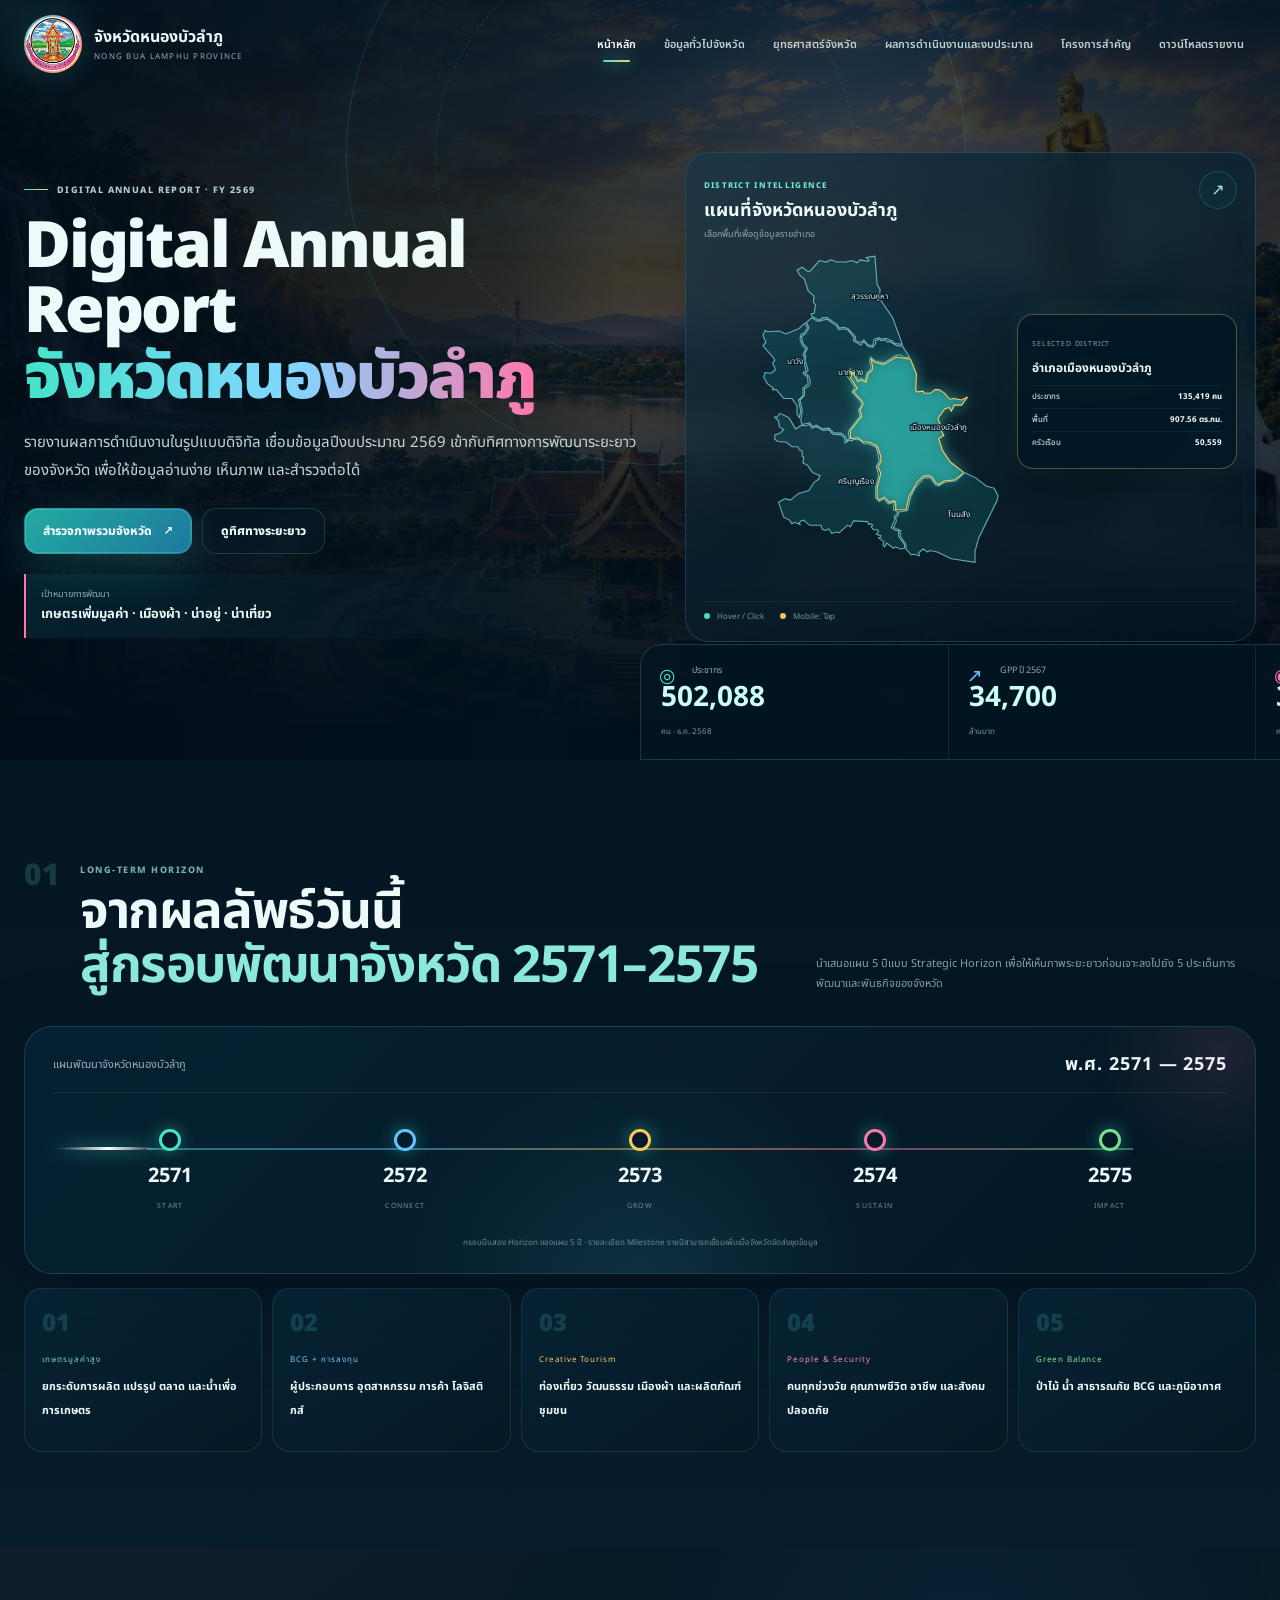
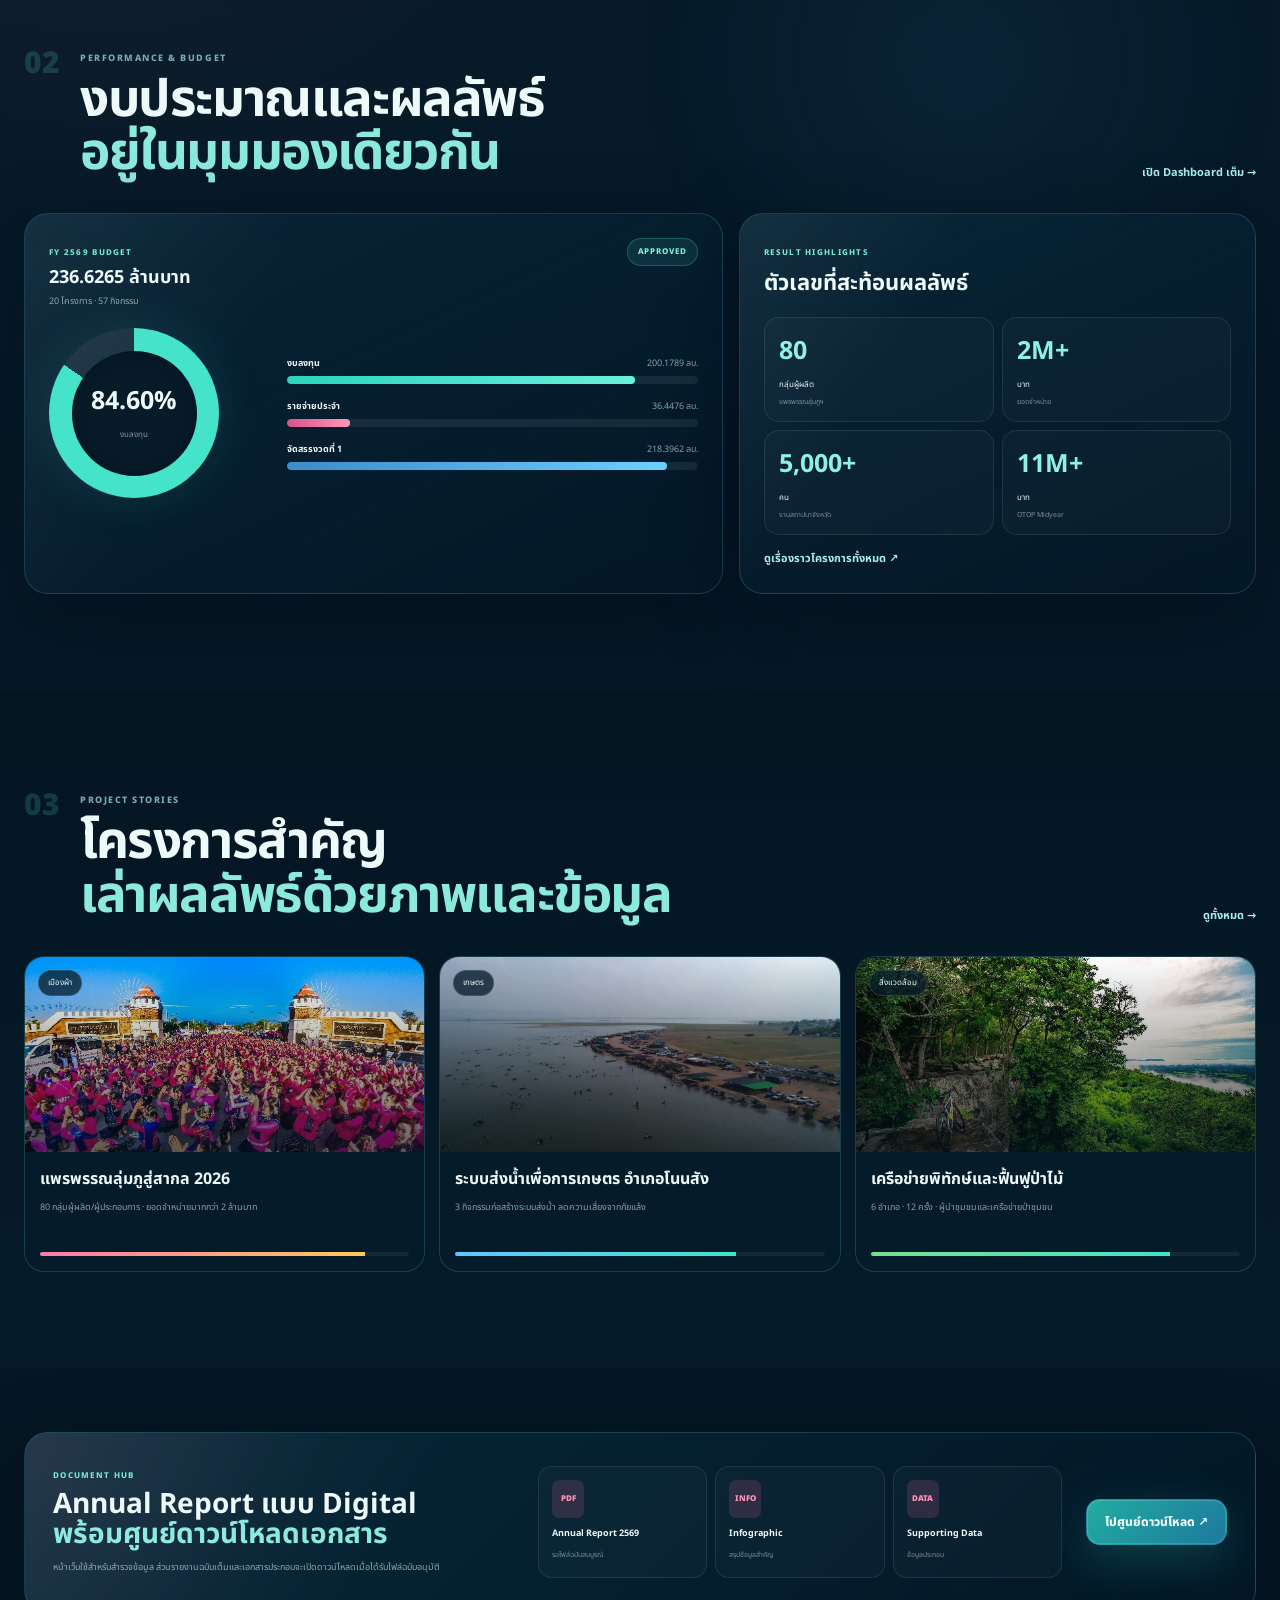
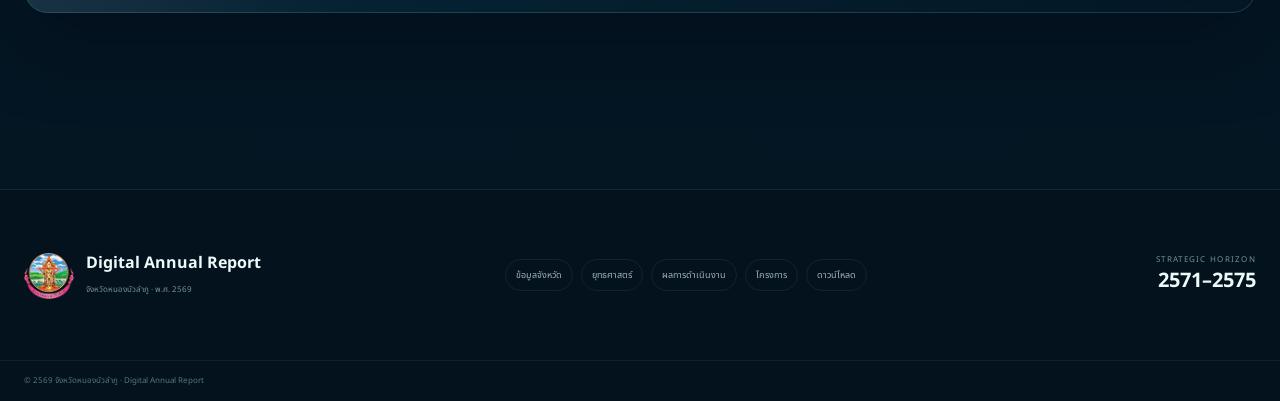
==== commit 89f74f0e: "NBL-ANNUAL-REPORT-V2-INNOVATION-PLATFORM" ====
--- a/index.html
+++ b/index.html
@@ -1,67 +1,180 @@
-<!doctype html><html lang="th"><head><link rel="icon" href="/favicon.ico" sizes="any">
+<!doctype html>
+<html lang="th">
+<head>
+<meta charset="utf-8">
+<meta name="viewport" content="width=device-width,initial-scale=1,viewport-fit=cover">
+<meta name="theme-color" content="#041522">
+<meta name="description" content="รายงานผลการดำเนินงานจังหวัดหนองบัวลำภูในรูปแบบดิจิทัล พร้อมข้อมูลจังหวัด ยุทธศาสตร์ งบประมาณ และโครงการสำคัญ">
+<meta property="og:title" content="Digital Annual Report จังหวัดหนองบัวลำภู พ.ศ. 2569">
+<meta property="og:description" content="รายงานผลการดำเนินงานจังหวัดหนองบัวลำภูในรูปแบบดิจิทัล พร้อมข้อมูลจังหวัด ยุทธศาสตร์ งบประมาณ และโครงการสำคัญ">
+<link rel="icon" href="/favicon.ico" sizes="any">
 <link rel="icon" type="image/png" sizes="32x32" href="assets/images/logo/favicon-32x32.png">
 <link rel="apple-touch-icon" sizes="180x180" href="assets/images/logo/apple-touch-icon.png">
-<meta charset="utf-8"><meta name="viewport" content="width=device-width,initial-scale=1">
-<meta name="theme-color" content="#082f2b">
 <link rel="stylesheet" href="assets/css/styles.css">
-<meta name="description" content="Digital Annual Report จังหวัดหนองบัวลำภู รายงานผลการดำเนินงานประจำปีงบประมาณ พ.ศ. 2569"><title>Digital Annual Report จังหวัดหนองบัวลำภู พ.ศ. 2569</title></head>
-<body data-page="home" class="v16-page"><div data-site-header></div><main>
-<section class="v16-hero">
-  <div class="v16-hero-media">
-    <img class="hero-photo hero-p1" src="assets/images/province/hero-temple.webp" alt="แหล่งท่องเที่ยวและภูมิทัศน์จังหวัดหนองบัวลำภู">
-    <img class="hero-photo hero-p2" src="assets/images/province/festival-day.webp" alt="กิจกรรมวัฒนธรรมจังหวัดหนองบัวลำภู">
-    <img class="hero-photo hero-p3" src="assets/images/province/hero-view.webp" alt="ภูมิทัศน์ธรรมชาติจังหวัดหนองบัวลำภู">
+<title>Digital Annual Report จังหวัดหนองบัวลำภู พ.ศ. 2569</title>
+</head>
+<body data-page="home" class="innovation-page">
+<div class="ambient-grid" aria-hidden="true"></div>
+<div class="cursor-glow" aria-hidden="true"></div>
+<div data-site-header></div>
+<main>
+<section class="hero innovation-hero">
+  <div class="hero-bg" aria-hidden="true"></div>
+  <div class="hero-shade" aria-hidden="true"></div>
+  <div class="hero-orbit orbit-a" aria-hidden="true"></div>
+  <div class="hero-orbit orbit-b" aria-hidden="true"></div>
+  <div class="container hero-grid">
+    <div class="hero-copy reveal">
+      <div class="eyebrow"><span></span> DIGITAL ANNUAL REPORT · FY 2569</div>
+      <h1>Digital Annual Report<br><em>จังหวัดหนองบัวลำภู</em></h1>
+      <p class="hero-lead">รายงานผลการดำเนินงานในรูปแบบดิจิทัล เชื่อมข้อมูลปีงบประมาณ 2569 เข้ากับทิศทางการพัฒนาระยะยาวของจังหวัด เพื่อให้ข้อมูลอ่านง่าย เห็นภาพ และสำรวจต่อได้</p>
+      <div class="hero-actions">
+        <a class="btn glow" href="overview.html">สำรวจภาพรวมจังหวัด <span>↗</span></a>
+        <a class="btn glass" href="strategy.html">ดูทิศทางระยะยาว</a>
+      </div>
+      <div class="vision-chip">
+        <small>เป้าหมายการพัฒนา</small>
+        <b>เกษตรเพิ่มมูลค่า · เมืองผ้า · น่าอยู่ · น่าเที่ยว</b>
+      </div>
+    </div>
+
+    <aside class="hero-map glass-panel reveal" data-interactive-map>
+      <div class="panel-head">
+        <div><span class="panel-kicker">DISTRICT INTELLIGENCE</span><h2>แผนที่จังหวัดหนองบัวลำภู</h2><p>เลือกพื้นที่เพื่อดูข้อมูลรายอำเภอ</p></div>
+        <a class="icon-btn" href="overview.html#interactive-map" aria-label="เปิดแผนที่เต็ม">↗</a>
+      </div>
+      <div class="hero-map-body">
+        <div class="map-compact"><svg class="district-svg nbl-real-shape" viewBox="0 0 360 445" aria-label="แผนที่จังหวัดหนองบัวลำภู แยก 6 อำเภอ">
+          <g class="map-region" data-district="suwannakhuha">
+          <path d="M 61 34 L 65 41 L 71 46 L 76 62 L 84 69 L 83 77 L 86 81 L 84 92 L 80 93 L 81 96 L 90 101 L 93 101 L 95 98 L 101 98 L 115 107 L 118 112 L 124 111 L 130 113 L 140 124 L 139 128 L 146 132 L 151 128 L 157 135 L 163 136 L 165 127 L 172 125 L 174 127 L 180 126 L 189 129 L 193 133 L 203 134 L 190 98 L 172 72 L 173 60 L 169 53 L 166 15 L 154 17 L 158 20 L 157 22 L 146 20 L 142 24 L 135 21 L 127 23 L 114 23 L 107 20 L 100 23 L 91 21 L 79 35 L 76 36 L 68 30 Z" fill="#dff1e7"/>
+          <text x="134" y="73">สุวรรณคูหา</text>
+        </g><g class="map-region" data-district="nawang">
+          <path d="M 72 105 L 63 113 L 46 120 L 37 116 L 21 117 L 18 115 L 15 122 L 19 131 L 15 136 L 30 153 L 31 156 L 28 159 L 32 168 L 26 173 L 18 172 L 16 178 L 21 187 L 29 193 L 28 195 L 33 195 L 43 207 L 54 207 L 61 217 L 61 228 L 64 233 L 66 224 L 63 209 L 69 203 L 69 193 L 76 187 L 75 178 L 69 173 L 73 169 L 70 156 L 71 151 L 69 148 L 73 140 L 68 135 L 65 127 L 66 121 L 70 119 L 75 112 Z" fill="#f8dce8"/>
+          <text x="48" y="161">นาวัง</text>
+        </g><g class="map-region" data-district="naklang">
+          <path d="M 81 98 L 74 104 L 77 112 L 73 119 L 67 124 L 69 133 L 75 139 L 71 148 L 73 150 L 72 156 L 76 169 L 72 173 L 77 177 L 79 186 L 77 190 L 71 194 L 71 203 L 65 209 L 68 223 L 66 237 L 68 242 L 78 240 L 82 245 L 87 243 L 96 248 L 104 247 L 110 253 L 121 254 L 127 259 L 128 264 L 132 260 L 130 255 L 131 250 L 146 231 L 144 222 L 148 217 L 147 211 L 135 198 L 139 192 L 129 177 L 128 172 L 130 172 L 130 169 L 133 167 L 139 173 L 143 181 L 148 180 L 153 183 L 155 173 L 160 168 L 161 164 L 159 158 L 160 151 L 166 156 L 178 159 L 194 149 L 200 148 L 204 151 L 213 152 L 203 136 L 196 136 L 186 130 L 183 131 L 180 128 L 174 129 L 172 127 L 167 129 L 167 133 L 163 138 L 157 137 L 151 130 L 147 135 L 137 129 L 138 125 L 130 115 L 124 113 L 117 114 L 114 109 L 101 100 L 89 103 Z" fill="#eee5f6"/>
+          <text x="116" y="175">นากลาง</text>
+        </g><g class="map-region" data-district="mueang">
+          <path d="M 161 154 L 163 165 L 162 169 L 157 173 L 154 185 L 147 182 L 143 184 L 136 172 L 132 170 L 135 174 L 133 179 L 142 193 L 137 198 L 149 211 L 150 215 L 146 222 L 148 231 L 133 250 L 133 261 L 143 260 L 149 265 L 159 266 L 169 271 L 174 285 L 174 292 L 170 299 L 174 308 L 169 327 L 169 341 L 172 344 L 179 340 L 185 347 L 192 345 L 194 347 L 194 357 L 208 357 L 212 339 L 223 320 L 231 312 L 239 311 L 243 313 L 248 321 L 252 323 L 260 318 L 273 317 L 284 309 L 285 306 L 268 293 L 257 277 L 252 261 L 259 257 L 254 247 L 255 244 L 251 234 L 260 221 L 266 219 L 269 224 L 273 216 L 283 216 L 291 205 L 283 209 L 273 207 L 267 208 L 259 199 L 252 195 L 247 195 L 241 200 L 233 200 L 231 197 L 223 198 L 221 196 L 222 174 L 214 154 L 195 151 L 178 161 L 166 158 Z" fill="#f5e8cf"/>
+          <text x="213" y="250">เมืองหนองบัวลำภู</text>
+        </g><g class="map-region" data-district="sibunrueang">
+          <path d="M 31 232 L 36 237 L 37 245 L 43 249 L 38 254 L 31 256 L 31 262 L 35 265 L 47 266 L 54 272 L 62 272 L 64 276 L 68 278 L 68 285 L 70 286 L 69 294 L 75 297 L 82 307 L 92 311 L 90 316 L 84 320 L 77 331 L 63 335 L 52 344 L 45 342 L 36 347 L 43 367 L 51 371 L 54 376 L 58 374 L 65 377 L 64 375 L 66 372 L 70 371 L 78 378 L 93 378 L 95 383 L 99 385 L 104 383 L 108 389 L 113 387 L 118 388 L 129 378 L 133 380 L 137 372 L 156 373 L 158 377 L 161 376 L 163 378 L 161 380 L 164 384 L 169 384 L 171 386 L 168 390 L 174 392 L 174 394 L 171 395 L 178 400 L 177 405 L 179 407 L 182 402 L 191 409 L 194 407 L 200 410 L 206 409 L 206 404 L 198 393 L 198 385 L 194 385 L 188 381 L 193 370 L 192 366 L 196 363 L 196 359 L 191 357 L 192 347 L 184 349 L 178 342 L 172 346 L 167 341 L 167 327 L 171 311 L 168 298 L 172 291 L 168 273 L 158 268 L 151 268 L 146 263 L 137 262 L 135 264 L 131 263 L 126 267 L 125 260 L 120 256 L 109 255 L 104 249 L 96 250 L 87 245 L 81 247 L 78 242 L 73 244 L 67 243 L 59 248 L 50 233 L 38 227 L 34 232 Z" fill="#e6eef8"/>
+          <text x="116" y="322">ศรีบุญเรือง</text>
+        </g><g class="map-region" data-district="nonsang">
+          <path d="M 327 328 L 316 325 L 302 314 L 287 307 L 275 318 L 260 320 L 252 325 L 248 324 L 241 314 L 232 314 L 220 328 L 214 340 L 210 358 L 198 360 L 197 365 L 194 367 L 195 372 L 191 381 L 201 385 L 199 388 L 201 390 L 200 392 L 208 404 L 208 410 L 215 418 L 219 417 L 226 419 L 225 415 L 231 410 L 237 414 L 240 412 L 250 414 L 269 423 L 301 428 L 301 413 L 306 395 L 331 344 L 332 338 Z" fill="#d8eee6"/>
+          <text x="264" y="367">โนนสัง</text>
+        </g>
+        </svg></div>
+        <div class="map-tooltip" data-district-tooltip>
+          <small>SELECTED DISTRICT</small>
+          <b>อำเภอเมืองหนองบัวลำภู</b>
+          <div><span>ประชากร</span><strong>135,419 คน</strong></div>
+          <div><span>พื้นที่</span><strong>907.56 ตร.กม.</strong></div>
+          <div><span>ครัวเรือน</span><strong>50,559</strong></div>
+        </div>
+      </div>
+      <div class="map-legend"><span><i></i> Hover / Click</span><span><i></i> Mobile: Tap</span></div>
+    </aside>
   </div>
-  <div class="v16-hero-overlay"></div><div class="v16-grid-glow"></div>
-  <div class="container v16-hero-content reveal">
-    <div class="v16-kicker light">NONG BUA LAMPHU · DIGITAL ANNUAL REPORT 2569</div>
-    <h1>หนึ่งปีของการพัฒนา<br><span>เล่าด้วยข้อมูลที่เห็นภาพ</span></h1>
-    <p>จากเกษตรมูลค่าสูง เมืองผ้า คุณภาพชีวิต การท่องเที่ยว ไปจนถึงทรัพยากรธรรมชาติ — รวมผลการดำเนินงานสำคัญของจังหวัดไว้ในประสบการณ์ดิจิทัลเดียว</p>
-    <div class="v16-hero-actions"><a class="v16-btn primary" href="results.html">ดูผลการดำเนินงาน <b>↗</b></a><a class="v16-btn glass" href="overview.html">สำรวจข้อมูลจังหวัด</a></div>
-    <div class="v16-vision"><span>เป้าหมายการพัฒนา</span><b>เกษตรเพิ่มมูลค่า · เมืองผ้า · น่าอยู่ · น่าเที่ยว</b></div>
-  </div>
-  <div class="container v16-hero-metrics reveal">
-    <div><span>ประชากร</span><b data-counter="502088">502,088</b><small>คน · ธ.ค. 2568</small></div>
-    <div><span>GPP</span><b data-counter="34700">34,700</b><small>ล้านบาท · ปี 2567</small></div>
-    <div><span>ผู้เยี่ยมเยือน</span><b data-counter="395199">395,199</b><small>คน · ปี 2568</small></div>
-    <div><span>งบจังหวัด 2569</span><b data-counter="236.6265" data-decimals="2">236.63</b><small>ล้านบาท</small></div>
+
+  <div class="container kpi-dock reveal">
+    <article><span class="kpi-icon">◎</span><small>ประชากร</small><b data-counter="502088">502,088</b><em>คน · ธ.ค. 2568</em></article>
+    <article><span class="kpi-icon cyan">↗</span><small>GPP ปี 2567</small><b data-counter="34700">34,700</b><em>ล้านบาท</em></article>
+    <article><span class="kpi-icon pink">◉</span><small>ผู้เยี่ยมเยือน 2568</small><b data-counter="395199">395,199</b><em>คน · +8.50%</em></article>
+    <article><span class="kpi-icon gold">◫</span><small>งบประมาณ 2569</small><b data-counter="236.6265" data-decimals="2">236.63</b><em>ล้านบาท · 20 โครงการ</em></article>
   </div>
 </section>
 
-<section class="v16-section white"><div class="container">
-  <div class="v16-section-head reveal"><div><span class="v16-kicker">01 · IMPACT AT A GLANCE</span><h2>ผลลัพธ์ที่จับต้องได้<br><em>จากโครงการจริงในปี 2569</em></h2></div><a href="projects.html">ดูโครงการทั้งหมด →</a></div>
-  <div class="v16-impact-grid">
-    <article class="impact-card i-green reveal"><strong>20</strong><span>โรงเรียน</span><h3>อาหารกลางวัน + การเรียนรู้ปศุสัตว์</h3><p>ครู นักเรียน และผู้ปกครองรวม 1,200 ราย</p></article>
-    <article class="impact-card i-pink reveal"><strong>80</strong><span>กลุ่มผู้ผลิต</span><h3>แพรพรรณลุ่มภูสู่สากล 2026</h3><p>ยอดจำหน่ายมากกว่า 2 ล้านบาท</p></article>
-    <article class="impact-card i-blue reveal"><strong>5,000+</strong><span>ผู้เข้าร่วม</span><h3>งานวันสถาปนาจังหวัด 32 ปี</h3><p>เงินหมุนเวียนประมาณ 3 ล้านบาท</p></article>
-    <article class="impact-card i-gold reveal"><strong>11M+</strong><span>บาท</span><h3>OTOP Midyear 2026</h3><p>ยอดจำหน่ายผลิตภัณฑ์ของผู้ประกอบการจังหวัด</p></article>
-    <article class="impact-card i-dark reveal"><strong>12</strong><span>ครั้ง · 6 อำเภอ</span><h3>เครือข่ายพิทักษ์ป่า</h3><p>เสริมศักยภาพอนุรักษ์ ฟื้นฟู และป้องกันไฟป่า</p></article>
+<section class="section horizon-section">
+  <div class="container">
+    <div class="section-heading reveal">
+      <div><span class="section-no">01</span><small>LONG-TERM HORIZON</small><h2>จากผลลัพธ์วันนี้<br><em>สู่กรอบพัฒนาจังหวัด 2571–2575</em></h2></div>
+      <p>นำเสนอแผน 5 ปีแบบ Strategic Horizon เพื่อให้เห็นภาพระยะยาวก่อนเจาะลงไปยัง 5 ประเด็นการพัฒนาและพันธกิจของจังหวัด</p>
+    </div>
+    <div class="horizon-board reveal">
+      <div class="horizon-topline"><span>แผนพัฒนาจังหวัดหนองบัวลำภู</span><b>พ.ศ. 2571 — 2575</b></div>
+      <div class="year-track">
+        <i class="track-light"></i>
+        <div><strong>2571</strong><span>START</span></div>
+        <div><strong>2572</strong><span>CONNECT</span></div>
+        <div><strong>2573</strong><span>GROW</span></div>
+        <div><strong>2574</strong><span>SUSTAIN</span></div>
+        <div><strong>2575</strong><span>IMPACT</span></div>
+      </div>
+      <div class="horizon-note">กรอบปีแสดง Horizon ของแผน 5 ปี · รายละเอียด Milestone รายปีสามารถเชื่อมเพิ่มเมื่อจังหวัดจัดส่งชุดข้อมูล</div>
+    </div>
+    <div class="strategy-pillars reveal">
+      <article class="pillar p1"><i>01</i><span>เกษตรมูลค่าสูง</span><b>ยกระดับการผลิต แปรรูป ตลาด และน้ำเพื่อการเกษตร</b></article>
+      <article class="pillar p2"><i>02</i><span>BCG + การลงทุน</span><b>ผู้ประกอบการ อุตสาหกรรม การค้า โลจิสติกส์</b></article>
+      <article class="pillar p3"><i>03</i><span>Creative Tourism</span><b>ท่องเที่ยว วัฒนธรรม เมืองผ้า และผลิตภัณฑ์ชุมชน</b></article>
+      <article class="pillar p4"><i>04</i><span>People & Security</span><b>คนทุกช่วงวัย คุณภาพชีวิต อาชีพ และสังคมปลอดภัย</b></article>
+      <article class="pillar p5"><i>05</i><span>Green Balance</span><b>ป่าไม้ น้ำ สาธารณภัย BCG และภูมิอากาศ</b></article>
+    </div>
   </div>
-</div></section>
+</section>
 
-<section class="v16-section dark"><div class="container">
-  <div class="v16-section-head on-dark reveal"><div><span class="v16-kicker light">02 · PROVINCIAL PULSE</span><h2>จังหวัดในตัวเลข<br><em>เศรษฐกิจและการท่องเที่ยวกำลังขยับ</em></h2></div><a href="overview.html">ดูข้อมูลเชิงลึก →</a></div>
-  <div class="pulse-layout reveal">
-    <div class="pulse-main"><span>GPP ปี 2567</span><b>34,700</b><small>ล้านบาท</small><div class="pulse-delta">+2,550 ล้านบาทจากปี 2566</div></div>
-    <div class="pulse-side"><div><span>รายได้ต่อหัว</span><b>74,390</b><small>บาท/คน/ปี · +8.41%</small></div><div><span>รายได้ท่องเที่ยว</span><b>493</b><small>ล้านบาท · +6.69%</small></div><div><span>อัตราเข้าพัก</span><b>46.26%</b><small>ปี 2568</small></div></div>
+<section class="section dashboard-section">
+  <div class="container">
+    <div class="section-heading reveal">
+      <div><span class="section-no">02</span><small>PERFORMANCE & BUDGET</small><h2>งบประมาณและผลลัพธ์<br><em>อยู่ในมุมมองเดียวกัน</em></h2></div>
+      <a class="text-link" href="results.html">เปิด Dashboard เต็ม →</a>
+    </div>
+    <div class="dashboard-grid">
+      <article class="budget-glass glass-panel reveal">
+        <div class="panel-head"><div><span class="panel-kicker">FY 2569 BUDGET</span><h3>236.6265 ล้านบาท</h3><p>20 โครงการ · 57 กิจกรรม</p></div><span class="status-chip">APPROVED</span></div>
+        <div class="budget-visual">
+          <div class="donut investment"><div><b>84.60%</b><small>งบลงทุน</small></div></div>
+          <div class="bar-stack">
+            <div><span><b>งบลงทุน</b><em>200.1789 ลบ.</em></span><i><u style="width:84.6%"></u></i></div>
+            <div><span><b>รายจ่ายประจำ</b><em>36.4476 ลบ.</em></span><i><u class="pink" style="width:15.4%"></u></i></div>
+            <div><span><b>จัดสรรงวดที่ 1</b><em>218.3962 ลบ.</em></span><i><u class="cyan" style="width:92.3%"></u></i></div>
+          </div>
+        </div>
+      </article>
+      <article class="impact-glass glass-panel reveal">
+        <span class="panel-kicker">RESULT HIGHLIGHTS</span>
+        <h3>ตัวเลขที่สะท้อนผลลัพธ์</h3>
+        <div class="impact-mini-grid">
+          <div><b>80</b><span>กลุ่มผู้ผลิต</span><small>แพรพรรณลุ่มภูฯ</small></div>
+          <div><b>2M+</b><span>บาท</span><small>ยอดจำหน่าย</small></div>
+          <div><b>5,000+</b><span>คน</span><small>งานสถาปนาจังหวัด</small></div>
+          <div><b>11M+</b><span>บาท</span><small>OTOP Midyear</small></div>
+        </div>
+        <a class="inline-link" href="projects.html">ดูเรื่องราวโครงการทั้งหมด ↗</a>
+      </article>
+    </div>
   </div>
-</div></section>
+</section>
 
-<section class="v16-section photo-story"><div class="container">
-  <div class="v16-section-head reveal"><div><span class="v16-kicker">03 · DEVELOPMENT DIRECTION</span><h2>5 ประเด็นการพัฒนา<br><em>เชื่อมเป้าหมายกับผลลัพธ์</em></h2></div><a href="strategy.html">เปิดยุทธศาสตร์ →</a></div>
-  <div class="issue-rail reveal">
-    <article><i>01</i><span>เกษตร</span><h3>ส่งเสริมและยกระดับการเกษตรมูลค่าสูง</h3></article>
-    <article><i>02</i><span>เศรษฐกิจ BCG</span><h3>เพิ่มขีดความสามารถอุตสาหกรรม การค้า การลงทุน</h3></article>
-    <article><i>03</i><span>Creative Tourism</span><h3>ยกระดับการท่องเที่ยวและบริการด้วยเศรษฐกิจสร้างสรรค์</h3></article>
-    <article><i>04</i><span>People</span><h3>พัฒนาทรัพยากรมนุษย์และสังคมสงบสุข</h3></article>
-    <article><i>05</i><span>Green</span><h3>บริหารทรัพยากรธรรมชาติและสิ่งแวดล้อมอย่างสมดุล</h3></article>
+<section class="section projects-preview">
+  <div class="container">
+    <div class="section-heading reveal">
+      <div><span class="section-no">03</span><small>PROJECT STORIES</small><h2>โครงการสำคัญ<br><em>เล่าผลลัพธ์ด้วยภาพและข้อมูล</em></h2></div>
+      <a class="text-link" href="projects.html">ดูทั้งหมด →</a>
+    </div>
+    <div class="project-slider">
+      <article class="project-tile reveal"><div class="tile-photo" style="background-image:url('assets/images/province/festival-day.webp')"><span>เมืองผ้า</span></div><div class="tile-body"><h3>แพรพรรณลุ่มภูสู่สากล 2026</h3><p>80 กลุ่มผู้ผลิต/ผู้ประกอบการ · ยอดจำหน่ายมากกว่า 2 ล้านบาท</p><div class="tile-meter"><i style="width:88%"></i></div></div></article>
+      <article class="project-tile reveal"><div class="tile-photo" style="background-image:url('assets/images/province/hero-water.webp')"><span>เกษตร</span></div><div class="tile-body"><h3>ระบบส่งน้ำเพื่อการเกษตร อำเภอโนนสัง</h3><p>3 กิจกรรมก่อสร้างระบบส่งน้ำ ลดความเสี่ยงจากภัยแล้ง</p><div class="tile-meter cyan"><i style="width:76%"></i></div></div></article>
+      <article class="project-tile reveal"><div class="tile-photo" style="background-image:url('assets/images/province/hero-view.webp')"><span>สิ่งแวดล้อม</span></div><div class="tile-body"><h3>เครือข่ายพิทักษ์และฟื้นฟูป่าไม้</h3><p>6 อำเภอ · 12 ครั้ง · ผู้นำชุมชนและเครือข่ายป่าชุมชน</p><div class="tile-meter green"><i style="width:81%"></i></div></div></article>
+    </div>
   </div>
-</div></section>
+</section>
 
-<section class="v16-section visual-showcase"><div class="container visual-grid reveal">
-  <div class="visual-copy"><span class="v16-kicker light">04 · PLACE & IDENTITY</span><h2>ธรรมชาติ ศรัทธา<br>วัฒนธรรม และเมืองผ้า</h2><p>ต้นทุนของหนองบัวลำภูไม่ได้อยู่แค่ในตัวเลข แต่ยังอยู่ในภูมิทัศน์ ศาสนสถาน วิถีชุมชน และอัตลักษณ์ทางวัฒนธรรมที่ต่อยอดสู่เศรษฐกิจสร้างสรรค์ได้</p><a class="v16-btn light" href="overview.html">สำรวจจังหวัด →</a></div>
-  <div class="visual-collage"><img src="assets/images/province/cave.webp" alt="แหล่งท่องเที่ยวธรรมชาติ"><img src="assets/images/province/temple-night.webp" alt="ศาสนสถานจังหวัดหนองบัวลำภู"><img src="assets/images/province/festival-night.webp" alt="กิจกรรมวัฒนธรรมและประเพณี"></div>
-</div></section>
-
-<section class="v16-section report-cta"><div class="container"><div class="report-cta-inner reveal"><div><span class="v16-kicker light">FULL REPORT</span><h2>ข้อมูลบนเว็บคือภาพรวม<br>เอกสารฉบับเต็มยังดาวน์โหลดได้</h2></div><a class="v16-btn hot" href="downloads.html">ไปศูนย์ดาวน์โหลด ↗</a></div></div></section>
-</main><div data-site-footer></div><script src="assets/js/data.js"></script><script src="assets/js/app.js"></script></body></html>+<section class="section download-preview">
+  <div class="container download-panel glass-panel reveal">
+    <div><span class="panel-kicker">DOCUMENT HUB</span><h2>Annual Report แบบ Digital<br><em>พร้อมศูนย์ดาวน์โหลดเอกสาร</em></h2><p>หน้าเว็บใช้สำหรับสำรวจข้อมูล ส่วนรายงานฉบับเต็มและเอกสารประกอบจะเปิดดาวน์โหลดเมื่อได้รับไฟล์ฉบับอนุมัติ</p></div>
+    <div class="doc-cards">
+      <div><i>PDF</i><b>Annual Report 2569</b><span>รอไฟล์ฉบับสมบูรณ์</span></div>
+      <div><i>INFO</i><b>Infographic</b><span>สรุปข้อมูลสำคัญ</span></div>
+      <div><i>DATA</i><b>Supporting Data</b><span>ข้อมูลประกอบ</span></div>
+    </div>
+    <a class="btn glow" href="downloads.html">ไปศูนย์ดาวน์โหลด ↗</a>
+  </div>
+</section>
+</main>
+<div data-site-footer></div>
+<div data-mobile-dock></div>
+<script src="assets/js/data.js"></script>
+<script src="assets/js/app.js"></script>
+</body>
+</html>
--- a/assets/css/styles.css
+++ b/assets/css/styles.css
@@ -1,681 +1,221 @@
+
+@import url('https://fonts.googleapis.com/css2?family=Noto+Sans+Thai:wght@300;400;500;600;700;800;900&display=swap');
+
 :root{
-  --green:#176b53;--green2:#24866a;--green3:#eaf7f1;--pink:#d96d98;--pink2:#fdeef4;--blue:#507ba7;--blue2:#edf4fb;--gold:#b6873d;--gold2:#fbf4e8;
-  --ink:#17322d;--muted:#6b7c78;--line:#dfe9e5;--surface:#fff;--bg:#f6faf8;--shadow:0 18px 50px rgba(28,78,65,.09);--radius:22px;
+ --bg:#041522;--bg2:#061d2d;--panel:rgba(5,27,43,.72);--panel2:rgba(8,38,57,.82);
+ --line:rgba(103,210,216,.20);--line2:rgba(255,255,255,.09);
+ --text:#eef9fa;--muted:#92aeb5;--teal:#44e3ca;--cyan:#5fc6ff;--pink:#ff78ac;--gold:#ffc85a;--green:#77e08d;
+ --shadow:0 26px 80px rgba(0,8,18,.42);--radius:24px;--max:1500px;
 }
-*{box-sizing:border-box}html{scroll-behavior:smooth}body{margin:0;color:var(--ink);background:var(--bg);font-family:Inter,"Noto Sans Thai","Leelawadee UI",Tahoma,system-ui,sans-serif;line-height:1.55}a{color:inherit;text-decoration:none}img{max-width:100%}.container{width:min(1180px,calc(100% - 40px));margin:auto}.muted{color:var(--muted)}
-.demo-ribbon{background:#123d34;color:#e8fff7;text-align:center;font-size:12px;padding:7px 16px;letter-spacing:.02em}.demo-ribbon span{background:#e777a1;color:#fff;border-radius:999px;padding:2px 8px;margin-right:6px;font-weight:800}
-.site-header{position:sticky;top:0;z-index:50;background:rgba(255,255,255,.93);border-bottom:1px solid rgba(220,233,228,.9);backdrop-filter:blur(16px)}.header-inner{height:78px;display:flex;align-items:center;gap:22px}.brand{display:flex;align-items:center;gap:11px;min-width:240px}.brand-seal{width:52px;height:52px;border-radius:50%;display:grid;place-items:center;background:#fff;padding:1px;box-shadow:0 5px 14px rgba(30,97,75,.18);overflow:hidden;flex:0 0 auto}.brand-seal img{width:100%;height:100%;object-fit:contain;display:block}.brand-seal.mini{width:40px;height:40px}.brand-copy{display:flex;flex-direction:column;line-height:1.1}.brand-copy strong{font-size:18px;color:var(--green)}.brand-copy small{font-size:13px;color:#58716a;margin-top:4px}.main-nav{display:flex;align-items:center;gap:3px;flex:1;justify-content:center}.main-nav a{font-size:13px;padding:10px 9px;border-radius:10px;color:#445f58;white-space:nowrap}.main-nav a:hover{background:#f0f8f5;color:var(--green)}.main-nav a.active{color:var(--green);font-weight:800;background:#edf8f3;box-shadow:inset 0 -2px 0 var(--green2)}.year-chip{font-size:12px;color:#61736e;background:#f0f6f4;border:1px solid var(--line);border-radius:999px;padding:8px 11px;white-space:nowrap}.year-chip b{color:var(--green);font-size:14px}.nav-toggle{display:none;border:0;background:#eff7f4;width:42px;height:42px;border-radius:12px;color:var(--green);font-size:20px}
-.hero{position:relative;overflow:hidden;background:linear-gradient(115deg,#eef8f4 0%,#fff7fb 55%,#eef5fb 100%);border-bottom:1px solid var(--line)}.hero:before{content:"";position:absolute;inset:0;background-image:radial-gradient(circle at 15% 35%,rgba(36,134,106,.12),transparent 28%),radial-gradient(circle at 82% 20%,rgba(217,109,152,.11),transparent 30%)}.hero-grid{position:relative;display:grid;grid-template-columns:1.07fr .93fr;align-items:center;min-height:480px;padding:54px 0}.hero-kicker{display:inline-flex;align-items:center;gap:8px;background:rgba(255,255,255,.8);border:1px solid #dfe9e5;border-radius:999px;padding:7px 12px;color:var(--green);font-size:12px;font-weight:800;box-shadow:0 8px 20px rgba(48,102,85,.07)}.hero h1{font-size:clamp(38px,5vw,68px);line-height:1.05;margin:18px 0 12px;letter-spacing:-.035em;color:#183e35}.hero h1 span{display:block;color:var(--green2)}.hero .lead{font-size:19px;color:#5a6e68;max-width:650px}.hero-vision{font-size:20px;color:#be5b84;font-weight:800;margin-top:17px}.hero-actions{display:flex;gap:10px;flex-wrap:wrap;margin-top:28px}.button{display:inline-flex;align-items:center;justify-content:center;gap:8px;border:1px solid var(--green);background:var(--green);color:#fff;font-weight:800;border-radius:13px;padding:12px 16px;box-shadow:0 10px 22px rgba(23,107,83,.15)}.button:hover{transform:translateY(-1px)}.button.secondary{background:#fff;color:var(--green);box-shadow:none}.button.pink{background:var(--pink);border-color:var(--pink)}.button.small{padding:9px 12px;font-size:12px}.hero-art{position:relative;min-height:390px}.landscape-card{position:absolute;inset:20px 0 10px 35px;border-radius:34px;overflow:hidden;background:linear-gradient(#bfe0de 0 30%,#9bc8b3 30% 46%,#5f9a7c 46% 62%,#326f5e 62% 100%);box-shadow:0 26px 60px rgba(25,79,63,.19);border:7px solid rgba(255,255,255,.76)}.landscape-card:before{content:"";position:absolute;left:-5%;right:-5%;bottom:20%;height:32%;background:#7eaf96;clip-path:polygon(0 100%,14% 34%,27% 68%,43% 18%,59% 64%,74% 25%,100% 80%,100% 100%)}.landscape-card:after{content:"";position:absolute;left:0;right:0;bottom:0;height:31%;background:linear-gradient(180deg,#86b59f,#e5d4ae);clip-path:polygon(0 29%,22% 8%,43% 22%,67% 0,100% 20%,100% 100%,0 100%)}.sun{position:absolute;width:88px;height:88px;border-radius:50%;background:#fff3c5;right:22%;top:16%;box-shadow:0 0 50px #fff0ba}.temple{position:absolute;right:7%;bottom:14%;width:150px;height:150px;z-index:3}.temple:before{content:"";position:absolute;left:39px;bottom:0;width:72px;height:96px;background:#f5ead6;border-radius:5px 5px 0 0;border:7px solid #925a50}.temple:after{content:"";position:absolute;left:8px;top:15px;width:134px;height:75px;background:#b57a54;clip-path:polygon(50% 0,100% 48%,76% 48%,92% 68%,59% 57%,50% 90%,41% 57%,8% 68%,24% 48%,0 48%);filter:drop-shadow(0 7px 5px rgba(54,49,37,.18))}.weave{position:absolute;right:-6px;bottom:-12px;width:170px;height:110px;border-radius:24px;background:repeating-linear-gradient(45deg,#c65f8d 0 8px,#f3c1d4 8px 14px,#5d8c80 14px 20px,#f0dfb6 20px 26px);transform:rotate(-8deg);box-shadow:0 18px 35px rgba(73,50,65,.17);z-index:4}.floating-stat{position:absolute;z-index:6;background:rgba(255,255,255,.92);border:1px solid rgba(255,255,255,.9);box-shadow:0 16px 45px rgba(21,78,62,.15);border-radius:18px;padding:14px 16px;backdrop-filter:blur(10px)}.floating-stat b{display:block;font-size:22px;color:var(--green)}.floating-stat small{color:#6f827c}.floating-stat.one{left:1px;bottom:42px}.floating-stat.two{right:-12px;top:36px}
-.section{padding:70px 0}.section.compact{padding:48px 0}.section.alt{background:#fff}.section-head{display:flex;align-items:end;justify-content:space-between;gap:20px;margin-bottom:26px}.section-title{margin:0;font-size:30px;line-height:1.15;color:#183f35}.section-title small{display:block;font-size:13px;text-transform:uppercase;letter-spacing:.13em;color:var(--pink);margin-bottom:8px}.section-desc{max-width:620px;color:var(--muted);margin:8px 0 0}.link-arrow{color:var(--green);font-weight:800;font-size:13px}.link-arrow:hover{text-decoration:underline}
-.grid{display:grid;gap:18px}.grid-2{grid-template-columns:repeat(2,minmax(0,1fr))}.grid-3{grid-template-columns:repeat(3,minmax(0,1fr))}.grid-4{grid-template-columns:repeat(4,minmax(0,1fr))}.grid-5{grid-template-columns:repeat(5,minmax(0,1fr))}.card{background:var(--surface);border:1px solid var(--line);border-radius:var(--radius);box-shadow:var(--shadow)}.card.pad{padding:24px}.stat-card{padding:20px;min-height:145px;position:relative;overflow:hidden}.stat-card:after{content:"";width:78px;height:78px;border-radius:50%;position:absolute;right:-24px;bottom:-30px;background:var(--tint,#edf8f4)}.stat-icon{width:42px;height:42px;border-radius:13px;display:grid;place-items:center;background:var(--tint,#edf8f4);font-size:20px;margin-bottom:17px}.stat-label{font-size:12px;color:#72837e}.stat-value{font-size:28px;font-weight:900;letter-spacing:-.03em;color:var(--accent,var(--green));margin:2px 0}.stat-foot{font-size:12px;color:#6c7f79}.tone-green{--accent:var(--green);--tint:#eaf7f1}.tone-pink{--accent:#c75e88;--tint:#fdeef4}.tone-blue{--accent:#4777a4;--tint:#edf4fb}.tone-gold{--accent:#a87932;--tint:#fbf4e8}.tone-purple{--accent:#765e9c;--tint:#f2eff8}
-.strategy-card{padding:24px;position:relative;overflow:hidden;min-height:260px}.strategy-num{position:absolute;right:18px;top:8px;font-size:72px;font-weight:900;color:rgba(23,107,83,.07);line-height:1}.strategy-icon{width:48px;height:48px;display:grid;place-items:center;border-radius:16px;background:var(--tint,#eaf7f1);font-size:22px}.strategy-card h3{font-size:18px;margin:18px 0 8px}.strategy-card p{color:var(--muted);font-size:13px}.tag{display:inline-flex;align-items:center;gap:5px;border-radius:999px;padding:6px 9px;background:#eef6f3;color:var(--green);font-size:11px;font-weight:800}.tag.pink{background:var(--pink2);color:#b94c77}.tag.blue{background:var(--blue2);color:#426e98}.tag.gold{background:var(--gold2);color:#9e702b}
-.dashboard{display:grid;grid-template-columns:1.05fr .95fr;gap:18px}.budget-big{padding:28px}.eyebrow{font-size:11px;color:var(--pink);font-weight:900;text-transform:uppercase;letter-spacing:.1em}.big-money{font-size:44px;font-weight:900;color:var(--green);letter-spacing:-.04em;line-height:1;margin:9px 0}.big-money small{font-size:16px;font-weight:700;color:#70817c}.progress-stack{display:grid;gap:14px;margin-top:22px}.progress-row{display:grid;grid-template-columns:155px 1fr 70px;gap:12px;align-items:center;font-size:12px}.track{height:10px;background:#edf3f0;border-radius:99px;overflow:hidden}.track>i{display:block;height:100%;border-radius:99px;background:linear-gradient(90deg,var(--green2),#6fbea5)}.track.pink>i{background:linear-gradient(90deg,#d96d98,#eba4c0)}.track.blue>i{background:linear-gradient(90deg,#507ba7,#89abd0)}.donut-wrap{display:grid;grid-template-columns:190px 1fr;align-items:center;gap:20px}.donut{width:165px;height:165px;border-radius:50%;background:conic-gradient(var(--green) 0 60.85%,#e9efed 60.85%);display:grid;place-items:center;margin:auto}.donut:before{content:"";width:112px;height:112px;border-radius:50%;background:#fff}.donut-label{position:absolute;text-align:center}.donut-box{position:relative}.donut-box .donut-label{inset:0;display:grid;place-content:center}.donut-label b{font-size:26px;color:var(--green)}.donut-label small{font-size:11px;color:#74857f}.mini-list{display:grid;gap:9px}.mini-list>div{display:flex;justify-content:space-between;gap:12px;border-bottom:1px dashed #e3ece8;padding-bottom:8px;font-size:12px}.mini-list b{color:#314f46}
-.chart-bars{display:flex;align-items:end;gap:18px;height:190px;padding-top:24px;border-bottom:1px solid #dfe8e5}.bar-item{flex:1;text-align:center;position:relative}.bar{width:100%;max-width:54px;margin:auto;border-radius:12px 12px 3px 3px;background:linear-gradient(#69aa93,#216f58);height:var(--h,60%);min-height:20px}.bar-item.pink .bar{background:linear-gradient(#ec9bbb,#c75e88)}.bar-item.blue .bar{background:linear-gradient(#93b5d8,#507ba7)}.bar-item.gold .bar{background:linear-gradient(#e0bd7d,#b6873d)}.bar-item span{display:block;font-size:11px;color:#677b74;margin-top:8px}.bar-item b{position:absolute;left:0;right:0;top:calc(100% - var(--h,60%) - 22px);font-size:11px;color:#38574e}
-.project-card{overflow:hidden}.project-thumb{height:150px;position:relative;background:linear-gradient(140deg,#a9d7c3,#e8d9af);overflow:hidden}.project-thumb:before{content:"";position:absolute;left:-10%;right:-10%;bottom:-10px;height:70%;background:#5c9678;clip-path:polygon(0 100%,10% 45%,20% 65%,32% 18%,45% 72%,59% 30%,70% 66%,84% 25%,100% 65%,100% 100%)}.project-thumb.textile{background:repeating-linear-gradient(45deg,#d8739e 0 14px,#f1c2d4 14px 26px,#5c8d81 26px 38px,#f1deb6 38px 50px)}.project-thumb.road{background:linear-gradient(#c6dbe7 0 45%,#78a982 45% 100%)}.project-thumb.road:after{content:"";position:absolute;left:38%;top:24%;width:24%;height:100%;background:#d9d9d5;transform:perspective(180px) rotateX(34deg);clip-path:polygon(34% 0,66% 0,100% 100%,0 100%)}.project-thumb.tour{background:linear-gradient(#a9cfe6,#e7dcae)}.project-body{padding:19px}.project-body h3{font-size:16px;margin:8px 0}.project-body p{font-size:12px;color:var(--muted)}.project-meta{display:flex;justify-content:space-between;gap:10px;margin-top:15px;font-size:11px;color:#698078}
-.page-hero{background:linear-gradient(110deg,#edf8f3,#fff4f8 55%,#eef5fb);border-bottom:1px solid var(--line);padding:50px 0 44px;position:relative;overflow:hidden}.page-hero:after{content:"";position:absolute;width:400px;height:400px;border-radius:50%;right:-120px;top:-160px;background:rgba(38,134,106,.08)}.breadcrumbs{font-size:12px;color:#6e817a;margin-bottom:13px}.page-hero h1{font-size:42px;line-height:1.1;margin:0 0 10px}.page-hero p{color:#60746d;max-width:680px;margin:0}.page-hero .pill{margin-top:18px}
-.map-card{padding:26px;min-height:420px}.province-map{height:320px;position:relative;display:grid;place-items:center}.map-shape{width:310px;height:290px;position:relative;filter:drop-shadow(0 14px 20px rgba(34,91,74,.09))}.district{position:absolute;border:5px solid #fff;display:grid;place-items:center;text-align:center;font-size:11px;font-weight:800;color:#31554b;box-shadow:inset 0 0 0 1px rgba(52,98,85,.08)}.d1{background:#dff1e7;left:98px;top:0;width:120px;height:88px;clip-path:polygon(20% 0,100% 20%,82% 100%,0 78%)}.d2{background:#f8dce8;left:47px;top:69px;width:130px;height:100px;clip-path:polygon(0 17%,82% 0,100% 64%,36% 100%)}.d3{background:#e6eef8;left:155px;top:77px;width:130px;height:105px;clip-path:polygon(15% 0,100% 18%,83% 100%,0 83%)}.d4{background:#f5e8cf;left:72px;top:145px;width:128px;height:105px;clip-path:polygon(29% 0,100% 18%,78% 100%,0 72%)}.d5{background:#e6e0f1;left:177px;top:162px;width:110px;height:110px;clip-path:polygon(20% 0,100% 17%,78% 100%,0 78%)}.d6{background:#d8eee6;left:25px;top:215px;width:150px;height:75px;clip-path:polygon(16% 0,100% 11%,74% 100%,0 78%)}
-.kpi-table{width:100%;border-collapse:collapse;font-size:12px}.kpi-table th{text-align:left;color:#60746d;background:#f4f8f6;padding:12px}.kpi-table td{padding:13px 12px;border-bottom:1px solid #e5edea}.kpi-table tr:last-child td{border-bottom:0}.status{display:inline-flex;padding:5px 8px;border-radius:999px;font-size:10px;font-weight:800;background:#e7f6ef;color:#1c765a}.status.warn{background:#fff3dc;color:#9a681c}
-.timeline{display:grid;grid-template-columns:repeat(4,1fr);gap:14px}.timeline-item{position:relative;padding:18px;border-radius:18px;background:#fff;border:1px solid var(--line)}.timeline-item b{color:var(--green);font-size:18px}.timeline-item small{display:block;color:#73847f;margin-top:5px}.timeline-item.active{border-color:#88c7b2;box-shadow:0 12px 28px rgba(33,112,86,.11)}
-.download-item{display:grid;grid-template-columns:90px 1fr auto;gap:18px;align-items:center;padding:17px;border-bottom:1px solid #e8efec}.download-item:last-child{border-bottom:0}.report-cover{height:110px;border-radius:11px;background:linear-gradient(145deg,#e8f5ef 0 48%,#f6dfea 48% 74%,#5f8c80 74%);border:1px solid #d8e5e0;padding:11px;display:flex;flex-direction:column;justify-content:space-between}.report-cover b{color:var(--green);font-size:13px}.report-cover strong{font-size:28px;color:#fff;text-shadow:0 2px 7px rgba(0,0,0,.17)}.download-item h3{font-size:15px;margin:0 0 5px}.download-item p{font-size:12px;color:var(--muted);margin:0}.pdf-pill{font-size:11px;color:#a44d64;background:#fdebf1;border-radius:999px;padding:5px 8px;display:inline-block;margin-top:8px}
-.callout{padding:28px;border-radius:26px;background:linear-gradient(120deg,#176b53,#257e64);color:#fff;box-shadow:0 22px 50px rgba(22,91,69,.18);position:relative;overflow:hidden}.callout:after{content:"";position:absolute;width:240px;height:240px;border:55px solid rgba(255,255,255,.08);border-radius:50%;right:-90px;top:-90px}.callout h2{margin:0 0 8px;font-size:27px}.callout p{color:#d8eee6;max-width:760px}
-.site-footer{background:#eaf4f0;margin-top:40px;border-top:1px solid #d8e8e2}.footer-grid{display:grid;grid-template-columns:1.4fr .75fr .75fr 1fr;gap:32px;padding:44px 0}.footer-grid>div:not(:first-child){display:flex;flex-direction:column;gap:8px;font-size:12px}.footer-grid b{color:#315b4f}.footer-grid a{color:#637a72}.footer-grid a:hover{color:var(--green)}.footer-brand{display:flex;align-items:center;gap:11px}.footer-brand div{display:flex;flex-direction:column}.footer-brand small{color:#7c8d87}.footer-grid p{font-size:12px}.footer-bottom{background:#174d40;color:#cce4dc;font-size:11px;padding:12px 0}
-.reveal{opacity:0;transform:translateY(14px);transition:.55s ease}.reveal.visible{opacity:1;transform:none}.toast{position:fixed;left:50%;bottom:28px;z-index:100;transform:translate(-50%,16px);opacity:0;background:#173f35;color:#fff;padding:12px 16px;border-radius:12px;box-shadow:0 18px 40px rgba(0,0,0,.18);transition:.22s;font-size:12px}.toast.show{opacity:1;transform:translate(-50%,0)}
-.feature-list{display:grid;gap:10px}.feature-row{display:flex;gap:12px;align-items:flex-start;padding:12px 0;border-bottom:1px dashed #dce8e3}.feature-row:last-child{border-bottom:0}.feature-icon{width:36px;height:36px;flex:0 0 36px;border-radius:11px;display:grid;place-items:center;background:#eaf7f1}.feature-row b{font-size:13px}.feature-row p{font-size:11px;color:var(--muted);margin:2px 0 0}.metric-split{display:grid;grid-template-columns:repeat(2,1fr);gap:12px}.metric-box{padding:18px;border-radius:18px;background:#f5f9f7;border:1px solid #e4ece9}.metric-box b{display:block;font-size:25px;color:var(--green)}.metric-box small{color:#6e817a}.note{padding:12px 14px;border-radius:13px;background:#fff8e8;border:1px solid #f1dfb5;color:#856422;font-size:11px}.tabs{display:flex;gap:8px;flex-wrap:wrap}.tabs span{padding:8px 11px;border-radius:999px;border:1px solid #dbe8e3;background:#fff;color:#637972;font-size:11px}.tabs span.active{background:#eaf7f1;color:var(--green);font-weight:800;border-color:#b9dece}
-@media(max-width:1000px){.year-chip{display:none}.main-nav{position:fixed;top:117px;left:20px;right:20px;display:none;flex-direction:column;align-items:stretch;background:#fff;border:1px solid var(--line);padding:10px;border-radius:18px;box-shadow:var(--shadow)}.main-nav.open{display:flex}.main-nav a{padding:12px 14px}.nav-toggle{display:block;margin-left:auto}.header-inner{gap:10px}.hero-grid{grid-template-columns:1fr;min-height:auto;padding-bottom:25px}.hero-art{min-height:360px}.grid-5{grid-template-columns:repeat(3,1fr)}.grid-4{grid-template-columns:repeat(2,1fr)}.grid-3{grid-template-columns:repeat(2,1fr)}.dashboard{grid-template-columns:1fr}.footer-grid{grid-template-columns:repeat(2,1fr)}}
-@media(max-width:680px){.container{width:min(100% - 28px,1180px)}.brand{min-width:0}.brand-copy strong{font-size:15px}.brand-copy small{font-size:11px}.hero-grid{padding:35px 0}.hero h1{font-size:42px}.hero .lead{font-size:16px}.hero-art{min-height:315px}.landscape-card{left:10px}.floating-stat.two{right:0}.section{padding:48px 0}.section-head{display:block}.section-title{font-size:25px}.grid-2,.grid-3,.grid-4,.grid-5{grid-template-columns:1fr}.stat-card{min-height:auto}.progress-row{grid-template-columns:110px 1fr 55px}.donut-wrap{grid-template-columns:1fr}.page-hero h1{font-size:34px}.page-hero{padding:36px 0}.map-card{padding:15px}.map-shape{transform:scale(.84)}.timeline{grid-template-columns:1fr 1fr}.download-item{grid-template-columns:70px 1fr}.download-item .button{grid-column:1/-1}.footer-grid{grid-template-columns:1fr}.project-thumb{height:180px}.kpi-table{min-width:760px}.table-scroll{overflow:auto}.metric-split{grid-template-columns:1fr}.footer-cta{padding-top:10px}}
-
-
-/* ===== V1 refinement: 6-menu TOR + restrained interactions ===== */
-.main-nav a{transition:background .2s ease,color .2s ease,transform .2s ease}
-.card,.project-card,.strategy-card{transition:transform .22s ease,box-shadow .22s ease,border-color .22s ease}
-@media (hover:hover) and (pointer:fine){
-  .card:hover{transform:translateY(-3px);box-shadow:0 22px 56px rgba(28,78,65,.12);border-color:#cadfd7}
-  .main-nav a:hover{transform:translateY(-1px)}
-}
-
-.interactive-map-grid{display:grid;grid-template-columns:minmax(0,1.1fr) minmax(300px,.9fr);gap:20px;align-items:stretch}
-.interactive-map-card{padding:24px;overflow:hidden;position:relative}
-.map-badge{display:inline-flex;padding:7px 10px;border-radius:999px;background:#fff8e8;border:1px solid #f0deb3;color:#84641e;font-size:10px;font-weight:800;margin-bottom:12px}
-.svg-map-wrap{min-height:470px;display:grid;place-items:center;border-radius:20px;background:linear-gradient(180deg,#f8fcfa,#edf7f2);border:1px solid #e2ede8;overflow:hidden;position:relative}
-.svg-map-wrap:after{content:"";position:absolute;width:230px;height:230px;border:50px solid rgba(36,134,106,.04);border-radius:50%;right:-100px;bottom:-100px;pointer-events:none}
-.district-svg{width:min(100%,600px);height:auto;overflow:visible;position:relative;z-index:2}
-.district-svg .map-region{cursor:pointer;transform-box:fill-box;transform-origin:center;transition:transform .22s ease,filter .22s ease,opacity .22s ease;outline:none}
-.district-svg .map-region path{stroke:#fff;stroke-width:5;vector-effect:non-scaling-stroke}
-.district-svg .map-region text{font-family:"Noto Sans Thai","Leelawadee UI",Tahoma,sans-serif;font-weight:800;font-size:17px;fill:#31554b;pointer-events:none;text-anchor:middle}
-@media (hover:hover) and (pointer:fine){.district-svg .map-region:hover{transform:translateY(-6px) scale(1.018);filter:drop-shadow(0 13px 10px rgba(24,80,63,.15))}}
-.district-svg .map-region.active{transform:translateY(-6px) scale(1.022);filter:drop-shadow(0 13px 11px rgba(24,80,63,.18))}
-.district-svg .map-region:focus-visible path{stroke:#176b53;stroke-width:7}
-.district-detail-card{padding:26px;min-height:100%;display:flex;flex-direction:column;justify-content:flex-start}
-.district-detail-card h3{font-size:27px;margin:10px 0 5px;color:#174d40}
-.district-intro{font-size:12px;line-height:1.7}
-.district-metrics{display:grid;grid-template-columns:repeat(2,minmax(0,1fr));gap:10px;margin:18px 0}
-.district-metrics>div{padding:15px;border-radius:15px;background:#f5f9f7;border:1px solid #e5eeea;min-width:0}
-.district-metrics small{display:block;color:#74857f;font-size:10px;margin-bottom:4px}
-.district-metrics b{font-size:16px;line-height:1.3;display:block;word-break:break-word}
-.pending{color:#8a9a95!important;font-weight:700!important}
-.district-projects{padding-top:15px;border-top:1px solid #e3ece8}.district-projects p{font-size:12px;margin:8px 0}
-.map-help{margin-top:auto;padding-top:16px;color:#768982;font-size:10px;line-height:1.6}
-
-.identity-band{position:relative;overflow:hidden;background:linear-gradient(115deg,#176b53,#2b7d65 55%,#487ca8);color:#fff;border-radius:28px;padding:30px;box-shadow:0 20px 46px rgba(23,107,83,.16)}
-.identity-band:after{content:"";position:absolute;right:-35px;bottom:-55px;width:260px;height:170px;border-radius:40px;transform:rotate(-9deg);background:repeating-linear-gradient(45deg,rgba(255,255,255,.11) 0 9px,rgba(217,109,152,.22) 9px 17px,rgba(255,255,255,.04) 17px 24px)}
-.identity-band>*{position:relative;z-index:1}.identity-band h2{margin:0 0 8px;font-size:30px}.identity-band p{max-width:760px;color:#d9eee7;margin:0}
-
-@media(max-width:1000px){.interactive-map-grid{grid-template-columns:1fr}.svg-map-wrap{min-height:420px}.district-detail-card{min-height:auto}}
-@media(max-width:680px){.interactive-map-card{padding:14px}.svg-map-wrap{min-height:340px}.district-svg .map-region text{font-size:14px}.district-metrics{grid-template-columns:1fr 1fr}.district-detail-card{padding:20px}.identity-band{padding:22px;border-radius:22px}.identity-band h2{font-size:24px}}
-
-@media(max-width:640px){.brand-seal{width:46px;height:46px}.brand-seal.mini{width:36px;height:36px}}
-
-/* V1.2 — Nong Bua Lamphu district map traced from supplied reference */
-.district-svg.nbl-real-shape{width:min(100%,520px);max-height:620px}
-.district-svg.nbl-real-shape .map-region path{
-  stroke:#ffffff;
-  stroke-width:3;
-  vector-effect:non-scaling-stroke;
-}
-.district-svg.nbl-real-shape .map-region text{
-  font-size:11px;
-  fill:#294d43;
-  paint-order:stroke;
-  stroke:rgba(255,255,255,.95);
-  stroke-width:3px;
-  stroke-linejoin:round;
-}
-.map-source-note{margin-top:10px;text-align:center;color:#7b8d87;font-size:10px;line-height:1.55}
-@media(max-width:640px){
-  .district-svg.nbl-real-shape .map-region text{font-size:10px}
-  .svg-map-wrap{min-height:420px}
-}
-
-
-/* =========================================================
-   V1.4 PRODUCTION HOME DESIGN SYSTEM
-   ========================================================= */
-.production-home{background:#f8fbf9}
-.production-home .demo-ribbon{background:#123d34;padding:5px 16px;font-size:11px}
-.production-home .demo-ribbon span{background:#fff;color:#176b53}
-.site-header.is-scrolled .header-inner{height:66px}
-.site-header,.header-inner{transition:.25s ease}
-.production-home .main-nav a.active{background:transparent;color:var(--green);position:relative}
-.production-home .main-nav a.active:after{content:"";position:absolute;left:14px;right:14px;bottom:5px;height:2px;border-radius:3px;background:var(--pink)}
-
-.prod-hero{position:relative;overflow:hidden;background:linear-gradient(120deg,#f4faf6 0%,#fff7fa 48%,#f2f7fb 100%);padding:74px 0 0;border-bottom:1px solid var(--line)}
-.prod-hero:before{content:"";position:absolute;width:520px;height:520px;border-radius:50%;right:-170px;top:-180px;background:rgba(80,123,167,.08)}
-.prod-pattern{position:absolute;pointer-events:none;opacity:.5}
-.pattern-left{width:260px;height:260px;left:-90px;bottom:70px;background:repeating-linear-gradient(45deg,rgba(217,109,152,.12) 0 7px,transparent 7px 15px),repeating-linear-gradient(-45deg,rgba(23,107,83,.08) 0 7px,transparent 7px 15px);transform:rotate(12deg);border-radius:35%}
-.pattern-right{width:300px;height:140px;right:8%;bottom:-55px;background:repeating-linear-gradient(90deg,rgba(217,109,152,.10) 0 10px,rgba(23,107,83,.08) 10px 20px,rgba(80,123,167,.07) 20px 30px);transform:rotate(-8deg);border-radius:40px}
-
-.prod-hero-grid{display:grid;grid-template-columns:1.02fr .98fr;gap:54px;align-items:center;position:relative;z-index:2;padding-bottom:58px}
-.prod-overline,.section-index{font-size:11px;letter-spacing:.13em;font-weight:800;color:#527268;text-transform:uppercase}
-.prod-overline{display:flex;align-items:center;gap:8px}.prod-overline .dot{width:8px;height:8px;border-radius:50%;background:var(--pink);box-shadow:0 0 0 6px rgba(217,109,152,.11)}
-.prod-hero h1{font-size:clamp(44px,5.5vw,76px);line-height:1.02;letter-spacing:-2px;margin:18px 0 18px;max-width:760px}
-.prod-hero h1 span{display:block;color:var(--green)}
-.prod-lead{max-width:720px;font-size:17px;line-height:1.85;color:#60756e;margin:0 0 20px}
-.prod-vision{display:inline-flex;flex-direction:column;gap:4px;padding:13px 16px;border-left:3px solid var(--pink);background:rgba(255,255,255,.67);border-radius:0 14px 14px 0}
-.prod-vision small{font-size:11px;color:#71827c}.prod-vision b{font-size:16px}
-.production-primary{background:var(--green);color:#fff;box-shadow:0 12px 26px rgba(23,107,83,.18)}
-.production-ghost{background:#fff;color:var(--ink);border:1px solid #d8e5df}
-.production-light{background:#fff;color:var(--green)}
-.hero-proof{display:flex;flex-wrap:wrap;gap:15px;margin-top:22px;font-size:11px;color:#70837c}
-
-.prod-hero-visual{min-height:500px;position:relative}
-.year-watermark{position:absolute;right:0;top:-30px;font-size:150px;line-height:1;font-weight:900;letter-spacing:-8px;color:rgba(23,107,83,.045)}
-.identity-frame{position:absolute;right:24px;top:36px;width:min(430px,92%);background:#fff;border:1px solid rgba(220,233,228,.9);border-radius:30px;padding:18px;box-shadow:0 28px 70px rgba(30,89,70,.14);transform:rotate(1.7deg)}
-.identity-top,.identity-bottom{display:flex;justify-content:space-between;align-items:center;gap:14px}
-.identity-label{font-size:10px;font-weight:900;letter-spacing:.16em;color:#45675d}.identity-chip{font-size:9px;background:#eff7f3;color:#176b53;padding:6px 9px;border-radius:999px;font-weight:800}
-.identity-scene{height:310px;border-radius:22px;margin:14px 0;position:relative;overflow:hidden;background:linear-gradient(#cce4f3 0 45%,#e8efe7 45% 100%)}
-.scene-sky{position:absolute;inset:0;background:radial-gradient(circle at 65% 23%,#fff4ce 0 10%,transparent 11%),linear-gradient(180deg,rgba(255,255,255,.25),transparent)}
-.scene-hill{position:absolute;left:-8%;right:-8%;bottom:26%;height:48%;clip-path:polygon(0 100%,0 65%,13% 40%,24% 60%,38% 20%,49% 58%,62% 34%,74% 66%,88% 25%,100% 58%,100% 100%)}
-.scene-hill.h1{background:#6f9d7d;opacity:.75}.scene-hill.h2{bottom:14%;height:40%;background:#3e7659;opacity:.75;transform:translateX(9%)}
-.scene-water{position:absolute;left:0;right:0;bottom:0;height:26%;background:linear-gradient(#79a7b7,#bfd6da)}
-.scene-temple{position:absolute;right:14%;bottom:20%;width:108px;height:128px}
-.scene-temple:before{content:"";position:absolute;left:17px;right:17px;bottom:0;height:72px;background:#b56746;border-radius:3px}
-.scene-temple:after{content:"";position:absolute;left:0;right:0;bottom:60px;margin:auto;width:110px;height:60px;background:#8f4b31;clip-path:polygon(50% 0,100% 70%,80% 64%,50% 100%,20% 64%,0 70%)}
-.scene-temple i{position:absolute;width:6px;height:40px;background:#c79445;bottom:105px;left:51px;z-index:3}.scene-temple i:nth-child(2){height:28px;left:24px;bottom:84px}.scene-temple i:nth-child(3){height:28px;left:80px;bottom:84px}
-.scene-textile{position:absolute;left:-12%;bottom:-8%;width:65%;height:44%;background:repeating-linear-gradient(45deg,#d86d98 0 12px,#f2bdcf 12px 22px,#507ba7 22px 32px,#e8c87f 32px 42px,#27765f 42px 52px);transform:rotate(12deg);border-radius:28px;box-shadow:0 -10px 30px rgba(0,0,0,.08)}
-.identity-bottom small{display:block;font-size:10px;color:#7b8984}.identity-bottom b{font-size:13px}.identity-dots{display:flex;gap:5px}.identity-dots span{width:8px;height:8px;border-radius:50%;background:var(--green)}.identity-dots span:nth-child(2){background:var(--pink)}.identity-dots span:nth-child(3){background:var(--blue)}
-.hero-float-card{position:absolute;background:rgba(255,255,255,.94);border:1px solid rgba(223,233,229,.9);box-shadow:0 16px 38px rgba(30,89,70,.12);border-radius:18px;padding:14px 16px;min-width:140px;backdrop-filter:blur(10px)}
-.hero-float-card small{display:block;color:#74857f;font-size:10px}.hero-float-card b{display:block;font-size:24px;line-height:1.15;margin-top:4px}.hero-float-card span{font-size:10px;color:#74857f}
-.float-a{left:2%;top:87px}.float-b{right:0;bottom:48px}
-
-.hero-summary-bar{position:relative;z-index:3;display:grid;grid-template-columns:repeat(4,1fr) auto;background:#173f34;color:#fff;border-radius:24px 24px 0 0;overflow:hidden}
-.hero-summary-bar>div,.hero-summary-bar>a{padding:18px 22px;border-right:1px solid rgba(255,255,255,.1)}
-.hero-summary-bar small{display:block;color:#a8c8bc;font-size:10px}.hero-summary-bar b{font-size:20px;margin-right:5px}.hero-summary-bar span{font-size:10px;color:#b8d0c7}.hero-summary-bar>a{display:flex;align-items:center;justify-content:center;gap:9px;background:#d96d98;font-weight:800;font-size:12px}.hero-summary-bar>a span{color:#fff;font-size:16px}
-
-.production-head .section-title{font-size:clamp(30px,3.4vw,46px);letter-spacing:-.8px}.production-head .section-index{display:block;margin-bottom:9px}.prod-intro-section{background:#fff}
-.prod-stat-grid{display:grid;grid-template-columns:repeat(4,1fr);gap:14px}
-.prod-stat{position:relative;padding:23px;background:#fff;border:1px solid var(--line);border-radius:20px;overflow:hidden;transition:.25s ease}
-.prod-stat:hover{transform:translateY(-4px);box-shadow:var(--shadow)}
-.stat-top{display:flex;justify-content:space-between;align-items:center;font-size:11px;color:#647a73}.stat-top i{font-style:normal;font-size:28px;font-weight:900;color:rgba(23,107,83,.08)}
-.prod-stat-number{font-size:34px;font-weight:900;margin-top:16px;letter-spacing:-1px}.prod-stat p{font-size:11px;color:#72847d;margin:2px 0 14px}.stat-line{height:3px;border-radius:5px;background:var(--green)}.prod-stat.blue .stat-line{background:var(--blue)}.prod-stat.pink .stat-line{background:var(--pink)}.prod-stat.gold .stat-line{background:var(--gold)}
-
-.prod-performance{background:linear-gradient(180deg,#f0f7f3 0,#f7faf8 100%)}
-.prod-dashboard{display:grid;grid-template-columns:1.55fr .75fr;gap:18px}
-.performance-main,.perf-mini{background:#fff;border:1px solid var(--line);border-radius:24px;padding:26px;box-shadow:0 13px 40px rgba(31,81,65,.05)}
-.perf-heading{display:flex;justify-content:space-between;gap:20px;align-items:flex-start}.perf-heading h3{font-size:42px;margin:10px 0 0;letter-spacing:-1.4px}.perf-heading h3 small{font-size:13px;color:#71817c}.status-pill{font-size:10px;background:#edf7f2;color:#176b53;padding:7px 10px;border-radius:999px;font-weight:800}
-.budget-composition{display:grid;grid-template-columns:210px 1fr;gap:34px;align-items:center;margin-top:22px}
-.budget-ring{width:190px;height:190px;border-radius:50%;background:conic-gradient(var(--green) 0 84.6%,#e7efeb 84.6%);display:grid;place-items:center;position:relative}.budget-ring:after{content:"";position:absolute;width:132px;height:132px;background:#fff;border-radius:50%}.ring-center{position:relative;z-index:2;text-align:center}.ring-center b{display:block;font-size:28px}.ring-center small{font-size:10px;color:#76857f}
-.prod-progress{margin:18px 0}.progress-label{display:flex;justify-content:space-between;gap:14px;font-size:11px;color:#62766f}.prod-track{height:9px;border-radius:999px;background:#e8efec;margin-top:7px;overflow:hidden}.prod-track i{display:block;height:100%;background:linear-gradient(90deg,#176b53,#64ae91);border-radius:inherit}.prod-track.pink i{background:linear-gradient(90deg,#d96d98,#eca7bf)}.prod-track.blue i{background:linear-gradient(90deg,#507ba7,#88afd0)}
-.performance-side{display:grid;grid-template-rows:1fr 1fr;gap:18px}.perf-mini{display:flex;flex-direction:column;justify-content:center}.perf-mini.dark{background:#173f34;color:#fff;border-color:#173f34}.perf-mini span{font-size:11px}.perf-mini b{font-size:38px;letter-spacing:-1px;margin:5px 0}.perf-mini small{font-size:10px;color:#7f918b}.perf-mini.dark small{color:#bdd0c8}.mini-progress{height:8px;background:rgba(255,255,255,.15);border-radius:999px;overflow:hidden;margin:8px 0}.mini-progress i{display:block;height:100%;background:#8ed4b5}.perf-mini.light .mini-progress{background:#e9efec}.perf-mini.light .mini-progress i{background:var(--blue)}
-
-.prod-strategy-section{background:#fff}
-.prod-strategy-grid{display:grid;grid-template-columns:repeat(2,1fr);gap:15px}
-.prod-strategy{display:grid;grid-template-columns:82px 1fr;gap:18px;align-items:center;background:#f8fbf9;border:1px solid var(--line);border-radius:22px;padding:20px;transition:.25s ease}.prod-strategy:hover{transform:translateY(-3px);box-shadow:var(--shadow)}
-.strategy-symbol{height:82px;border-radius:19px;display:grid;place-items:center;font-size:28px;font-weight:900;color:#176b53;background:#e8f5ef;position:relative;overflow:hidden}
-.textile-symbol{background:repeating-linear-gradient(45deg,#f8d9e5 0 10px,#fff 10px 20px,#e6eef8 20px 30px);color:#a54e70}
-.prod-strategy.blue .strategy-symbol{background:#edf4fb;color:#507ba7}.prod-strategy.gold .strategy-symbol{background:#fbf4e8;color:#b6873d}
-.strategy-copy span{font-size:9px;letter-spacing:.12em;color:#778982;font-weight:800}.strategy-copy h3{margin:4px 0 5px;font-size:20px}.strategy-copy p{font-size:12px;color:#72837d;margin:0}
-
-.prod-project-section{background:#f7faf8}
-.prod-project-grid{display:grid;grid-template-columns:1.35fr .825fr .825fr;gap:16px}
-.prod-project{background:#fff;border:1px solid var(--line);border-radius:24px;overflow:hidden;transition:.25s ease}.prod-project:hover{transform:translateY(-4px);box-shadow:var(--shadow)}
-.prod-project-media{height:190px;position:relative;overflow:hidden;background:#dfece6}.prod-project.featured .prod-project-media{height:250px}
-.agriculture-media{background:linear-gradient(#bdd9e5 0 42%,#7dab83 42% 100%)}.agriculture-media:after{content:"";position:absolute;left:-10%;right:-10%;bottom:-10px;height:60%;background:repeating-linear-gradient(100deg,#4f8a5c 0 18px,#73a86f 18px 36px);clip-path:polygon(0 35%,100% 0,100% 100%,0 100%)}
-.textile-media{background:repeating-linear-gradient(45deg,#d96d98 0 15px,#f4bfd1 15px 28px,#507ba7 28px 40px,#e5bf75 40px 53px,#3f866e 53px 65px)}
-.tourism-media{background:linear-gradient(#bad7e7 0 50%,#6f9c7d 50% 100%)}.tourism-media:before{content:"";position:absolute;left:12%;right:12%;bottom:0;height:58%;background:#456f56;clip-path:polygon(0 100%,0 70%,17% 38%,31% 60%,47% 22%,63% 58%,80% 30%,100% 65%,100% 100%)}
-.media-label{position:absolute;left:14px;top:14px;background:rgba(255,255,255,.88);padding:7px 9px;border-radius:999px;font-size:9px;font-weight:900;z-index:2}.media-placeholder{position:absolute;inset:0;display:grid;place-items:center;color:rgba(255,255,255,.82);font-size:11px;font-weight:700;z-index:2;text-shadow:0 1px 5px rgba(0,0,0,.2)}
-.prod-project-content{padding:20px}.prod-project-content h3{margin:7px 0;font-size:18px}.prod-project.featured .prod-project-content h3{font-size:23px}.prod-project-content p{font-size:12px;color:#73837d}.prod-project-content a{font-size:11px;font-weight:800;color:var(--green)}
-
-.prod-download-section{background:#fff}
-.production-download{background:linear-gradient(115deg,#153f34,#1c604d 66%,#356e83);color:#fff;border-radius:30px;padding:36px;display:grid;grid-template-columns:1.1fr .9fr;gap:30px;align-items:center;position:relative;overflow:hidden}
-.production-download:after{content:"";position:absolute;width:230px;height:230px;border-radius:50%;right:-80px;top:-100px;background:rgba(255,255,255,.07)}
-.production-download .section-index.light{color:#9bc5b6}.production-download h2{font-size:clamp(30px,3.8vw,50px);line-height:1.1;margin:10px 0}.production-download p{color:#bdd2ca;max-width:650px;font-size:13px}
-.download-card{position:relative;z-index:2;background:rgba(255,255,255,.09);border:1px solid rgba(255,255,255,.15);border-radius:22px;padding:20px;display:grid;grid-template-columns:60px 1fr;gap:14px;align-items:center}.doc-icon{width:54px;height:66px;border-radius:10px;background:#fff;color:#c04e75;display:grid;place-items:center;font-weight:900}.download-card small{display:block;color:#a8c6bb;font-size:9px}.download-card b{font-size:15px}.download-card .button{grid-column:1/-1;justify-content:center;margin-top:4px}
-
-@media(max-width:1000px){
-  .prod-hero-grid,.prod-dashboard,.production-download{grid-template-columns:1fr}
-  .prod-hero-visual{min-height:480px}
-  .hero-summary-bar{grid-template-columns:repeat(2,1fr)}
-  .hero-summary-bar>a{grid-column:1/-1}
-  .prod-stat-grid{grid-template-columns:repeat(2,1fr)}
-  .prod-project-grid{grid-template-columns:1fr 1fr}.prod-project.featured{grid-column:1/-1}
+*{box-sizing:border-box}
+html{scroll-behavior:smooth}
+body{margin:0;font-family:"Noto Sans Thai",system-ui,sans-serif;background:
+ radial-gradient(circle at 85% 2%,rgba(79,174,232,.12),transparent 25%),
+ radial-gradient(circle at 8% 34%,rgba(255,97,160,.08),transparent 23%),
+ linear-gradient(180deg,#041522 0%,#061a28 46%,#041522 100%);color:var(--text);overflow-x:hidden}
+body.menu-open{overflow:hidden}
+a{color:inherit;text-decoration:none}
+img{display:block;max-width:100%}
+button{font:inherit}
+.container{width:min(calc(100% - 48px),var(--max));margin:auto;position:relative}
+.ambient-grid{position:fixed;inset:0;pointer-events:none;opacity:.15;z-index:-1;background-image:linear-gradient(rgba(102,213,226,.06) 1px,transparent 1px),linear-gradient(90deg,rgba(102,213,226,.05) 1px,transparent 1px);background-size:72px 72px;mask-image:linear-gradient(to bottom,black,transparent 80%)}
+.cursor-glow{position:fixed;z-index:100;left:-130px;top:-130px;width:260px;height:260px;border-radius:50%;background:radial-gradient(circle,rgba(68,227,202,.07),transparent 68%);pointer-events:none;will-change:transform}
+
+.site-header{position:fixed;z-index:90;top:0;left:0;right:0;transition:.25s}
+.header-inner{height:88px;display:flex;align-items:center;gap:26px;transition:.25s}
+.site-header.scrolled{background:rgba(3,16,27,.78);backdrop-filter:blur(22px);border-bottom:1px solid rgba(126,229,231,.12)}
+.site-header.scrolled .header-inner{height:70px}
+.brand{display:flex;align-items:center;gap:12px;min-width:290px}
+.brand-logo{width:58px;height:58px;border-radius:50%;padding:2px;background:linear-gradient(135deg,var(--teal),var(--pink),var(--gold));box-shadow:0 0 30px rgba(68,227,202,.16)}
+.brand-logo img{width:100%;height:100%;object-fit:contain;border-radius:50%;background:#fff}
+.brand b{display:block;font-size:16px}.brand small{display:block;font-size:8px;letter-spacing:.16em;color:#91aab1;margin-top:2px}
+.desktop-nav{display:flex;align-items:center;gap:4px;margin-left:auto}
+.desktop-nav a{position:relative;padding:11px 12px;border-radius:12px;font-size:11px;color:#bfd0d3;font-weight:600;white-space:nowrap;transition:.2s}
+.desktop-nav a:hover{color:#fff;background:rgba(255,255,255,.05)}
+.desktop-nav a.active{color:#fff}
+.desktop-nav a.active:after{content:"";position:absolute;height:2px;left:18px;right:18px;bottom:2px;border-radius:4px;background:linear-gradient(90deg,var(--teal),var(--gold));box-shadow:0 0 15px var(--teal)}
+.menu-toggle{display:none;width:42px;height:42px;border:1px solid var(--line);background:rgba(9,38,56,.65);border-radius:13px;margin-left:auto}
+.menu-toggle span{display:block;width:18px;height:1.5px;background:#fff;margin:5px auto;transition:.2s}
+.menu-toggle.open span:first-child{transform:translateY(3.25px) rotate(45deg)}.menu-toggle.open span:last-child{transform:translateY(-3.25px) rotate(-45deg)}
+.mobile-sheet{display:none}
+.mobile-dock{display:none}
+
+.glass-panel{background:linear-gradient(155deg,rgba(8,39,58,.80),rgba(4,23,38,.62));border:1px solid var(--line);box-shadow:var(--shadow);backdrop-filter:blur(18px);border-radius:var(--radius);position:relative;overflow:hidden}
+.glass-panel:before{content:"";position:absolute;inset:0;pointer-events:none;background:linear-gradient(120deg,rgba(255,255,255,.055),transparent 32%)}
+.eyebrow{display:inline-flex;align-items:center;gap:9px;font-size:9px;letter-spacing:.16em;font-weight:800;color:#b6cdd1}
+.eyebrow span{width:24px;height:1px;background:linear-gradient(90deg,var(--teal),var(--gold))}
+.btn{display:inline-flex;align-items:center;justify-content:center;gap:11px;padding:13px 18px;border-radius:14px;font-size:12px;font-weight:800;transition:.25s;border:1px solid transparent}
+.btn.glow{background:linear-gradient(135deg,rgba(36,180,168,.95),rgba(31,126,165,.95));box-shadow:0 15px 45px rgba(49,209,199,.22),inset 0 0 0 1px rgba(255,255,255,.15)}
+.btn.glow:hover{transform:translateY(-3px);box-shadow:0 20px 52px rgba(49,209,199,.30)}
+.btn.glass{border-color:var(--line);background:rgba(4,28,43,.42);backdrop-filter:blur(12px)}
+.btn.glass:hover{background:rgba(12,52,70,.6)}
+.text-link,.inline-link{font-size:11px;color:#a9edf0;font-weight:700}
+.text-link:hover,.inline-link:hover{color:#fff}
+
+.hero{min-height:760px;position:relative;padding:125px 0 0;overflow:hidden}
+.hero-bg{position:absolute;inset:-20px;background-image:url('../images/province/innovation-hero.webp');background-size:cover;background-position:center 43%;transform:scale(1.045);transition:transform .25s ease-out;will-change:transform}
+.hero-shade{position:absolute;inset:0;background:
+ linear-gradient(90deg,rgba(2,13,24,.95) 0%,rgba(3,17,29,.82) 39%,rgba(3,18,30,.45) 66%,rgba(2,14,24,.72) 100%),
+ linear-gradient(180deg,rgba(3,16,27,.68) 0%,rgba(3,16,27,.15) 48%,#041522 96%)}
+.hero-orbit{position:absolute;border:1px solid rgba(83,222,219,.15);border-radius:50%;pointer-events:none}
+.orbit-a{width:620px;height:620px;left:27%;top:-155px;box-shadow:0 0 80px rgba(62,208,211,.03)}
+.orbit-b{width:420px;height:420px;left:34%;top:-55px;border-style:dashed;animation:spin 42s linear infinite}
+@keyframes spin{to{transform:rotate(360deg)}}
+.hero-grid{display:grid;grid-template-columns:1.04fr .96fr;gap:42px;align-items:center;z-index:2}
+.hero-copy{padding:48px 0 120px}
+.hero-copy h1{font-size:clamp(48px,5vw,82px);line-height:1.02;letter-spacing:-2.2px;margin:18px 0 18px;font-weight:900}
+.hero-copy h1 em{font-style:normal;background:linear-gradient(90deg,var(--teal),#82d6ff 53%,var(--pink));-webkit-background-clip:text;background-clip:text;color:transparent}
+.hero-lead{font-size:15px;line-height:1.9;color:#c4d5d7;max-width:700px;margin:0 0 22px}
+.hero-actions{display:flex;gap:10px;flex-wrap:wrap}
+.vision-chip{margin-top:20px;padding:13px 15px;border-left:2px solid var(--pink);background:linear-gradient(90deg,rgba(6,38,52,.76),transparent);max-width:600px}
+.vision-chip small{display:block;font-size:9px;color:#8eb1b7}.vision-chip b{font-size:13px}
+.hero-map{align-self:center;padding:18px;margin-bottom:88px}
+.panel-head{display:flex;align-items:flex-start;justify-content:space-between;gap:15px;position:relative;z-index:1}
+.panel-head h2,.panel-head h3{margin:2px 0 0;font-size:18px}.panel-head p{margin:3px 0 0;color:#8ca8ad;font-size:9px}
+.panel-kicker{font-size:8px;letter-spacing:.16em;font-weight:800;color:#6fe7d5}
+.icon-btn{width:38px;height:38px;border:1px solid var(--line);border-radius:50%;display:grid;place-items:center;color:#a7edf0;background:rgba(12,48,65,.5)}
+.hero-map-body{position:relative;min-height:360px;padding-top:4px}
+.map-compact{width:68%;height:330px;display:grid;place-items:center}
+.map-compact svg{width:100%;height:100%}
+.map-tooltip{position:absolute;right:0;top:73px;width:220px;padding:14px;border:1px solid rgba(255,210,92,.33);border-radius:16px;background:rgba(3,24,39,.92);box-shadow:0 16px 38px rgba(0,0,0,.35),0 0 28px rgba(68,227,202,.08)}
+.map-tooltip small{font-size:7px;color:#86a2a9;letter-spacing:.12em}.map-tooltip>b{display:block;font-size:12px;margin:6px 0 8px}.map-tooltip div{display:flex;justify-content:space-between;gap:12px;padding:5px 0;border-top:1px solid rgba(255,255,255,.06);font-size:8px}.map-tooltip strong{color:#fff}
+.map-legend{display:flex;gap:16px;font-size:8px;color:#799aa0;border-top:1px solid rgba(255,255,255,.06);padding-top:9px}.map-legend i{display:inline-block;width:6px;height:6px;border-radius:50%;background:var(--teal);margin-right:5px}.map-legend span:last-child i{background:var(--gold)}
+
+.district-svg .map-region{cursor:pointer;outline:none}
+.district-svg .map-region path{stroke:rgba(146,235,231,.68)!important;stroke-width:1.5!important;fill:rgba(20,94,104,.38)!important;transition:.22s;filter:drop-shadow(0 0 0 rgba(68,227,202,0))}
+.district-svg .map-region text{fill:#d8f0f1!important;font-size:11px!important;stroke:#041522!important;stroke-width:3px!important;paint-order:stroke}
+.district-svg .map-region:hover path,.district-svg .map-region.active path,.district-svg .map-region:focus path{fill:rgba(44,190,187,.55)!important;stroke:#fff!important;filter:drop-shadow(0 0 9px rgba(68,227,202,.8))}
+.district-svg .map-region.active path{stroke:var(--gold)!important}
+
+.kpi-dock{position:absolute;z-index:4;left:50%;bottom:0;transform:translateX(-50%);display:grid;grid-template-columns:repeat(4,1fr);border-radius:22px 22px 0 0;overflow:hidden;border:1px solid var(--line);background:rgba(3,22,36,.80);backdrop-filter:blur(20px);box-shadow:0 20px 70px rgba(0,0,0,.3)}
+.kpi-dock article{position:relative;padding:18px 20px;border-right:1px solid rgba(255,255,255,.08);min-height:105px}
+.kpi-dock article:last-child{border:0}
+.kpi-dock small{display:block;font-size:9px;color:#8ba7ac;margin-left:31px}
+.kpi-dock b{display:block;font-size:28px;line-height:1;margin:7px 0 5px;color:#c9fff6}
+.kpi-dock em{font-style:normal;font-size:8px;color:#78969b}
+.kpi-icon{position:absolute;left:18px;top:17px;width:22px;height:22px;color:var(--teal);font-size:19px}.kpi-icon.cyan{color:var(--cyan)}.kpi-icon.pink{color:var(--pink)}.kpi-icon.gold{color:var(--gold)}
+
+.section{padding:96px 0;position:relative}
+.section-heading{display:flex;justify-content:space-between;align-items:end;gap:30px;margin-bottom:32px}
+.section-heading>div{position:relative;padding-left:56px}.section-no{position:absolute;left:0;top:-3px;font-size:30px;font-weight:900;color:rgba(91,226,214,.18)}
+.section-heading small{font-size:9px;letter-spacing:.17em;color:#78aeb0;font-weight:800}.section-heading h2{font-size:clamp(34px,4vw,58px);line-height:1.05;margin:6px 0 0;letter-spacing:-1.4px}.section-heading h2 em{font-style:normal;color:#8ceadd}
+.section-heading>p{max-width:440px;color:#86a1a6;font-size:11px;line-height:1.8;margin:0}
+
+.horizon-section{background:linear-gradient(180deg,#041522,#061c2a)}
+.horizon-board{border:1px solid var(--line);border-radius:28px;padding:24px 28px;background:radial-gradient(circle at 50% 110%,rgba(78,201,228,.12),transparent 35%),linear-gradient(135deg,rgba(6,35,52,.86),rgba(4,23,37,.70));box-shadow:var(--shadow);overflow:hidden;position:relative}
+.horizon-board:after{content:"";position:absolute;width:250px;height:250px;border-radius:50%;right:-90px;top:-100px;background:radial-gradient(circle,rgba(255,121,172,.10),transparent 66%)}
+.horizon-topline{display:flex;justify-content:space-between;align-items:center;border-bottom:1px solid rgba(255,255,255,.07);padding-bottom:14px}.horizon-topline span{font-size:11px;color:#97b2b6}.horizon-topline b{font-size:18px;letter-spacing:.05em}
+.year-track{position:relative;display:grid;grid-template-columns:repeat(5,1fr);gap:0;padding:36px 0 22px}
+.year-track:before{content:"";position:absolute;height:2px;left:8%;right:8%;top:55px;background:linear-gradient(90deg,var(--teal),var(--cyan),var(--gold),var(--pink),var(--green));opacity:.45}
+.track-light{position:absolute;width:110px;height:3px;top:54.5px;border-radius:50%;background:linear-gradient(90deg,transparent,#fff,transparent);box-shadow:0 0 18px var(--teal);animation:travel 7s ease-in-out infinite}
+@keyframes travel{0%,100%{left:4%}50%{left:84%}}
+.year-track div{text-align:center;z-index:2}.year-track div:before{content:"";display:block;margin:0 auto 10px;width:16px;height:16px;border-radius:50%;background:#061b29;border:3px solid var(--teal);box-shadow:0 0 17px rgba(68,227,202,.45)}
+.year-track div:nth-child(3):before{border-color:var(--cyan)}.year-track div:nth-child(4):before{border-color:var(--gold)}.year-track div:nth-child(5):before{border-color:var(--pink)}.year-track div:nth-child(6):before{border-color:var(--green)}
+.year-track strong{display:block;font-size:20px}.year-track span{font-size:7px;letter-spacing:.18em;color:#729297}
+.horizon-note{text-align:center;font-size:8px;color:#6f8d93}
+.strategy-pillars{display:grid;grid-template-columns:repeat(5,1fr);gap:10px;margin-top:14px}
+.pillar{min-height:164px;padding:17px;border:1px solid var(--line2);border-radius:18px;background:linear-gradient(150deg,rgba(8,40,58,.72),rgba(3,22,35,.56));transition:.25s;position:relative;overflow:hidden}
+.pillar:hover{transform:translateY(-5px);border-color:rgba(78,226,214,.38);box-shadow:0 18px 40px rgba(0,0,0,.24)}
+.pillar i{font-style:normal;font-size:24px;font-weight:900;color:rgba(82,225,211,.17)}.pillar span{display:block;font-size:8px;letter-spacing:.12em;color:#77d9d2;margin:12px 0 7px}.pillar b{font-size:11px;line-height:1.55}
+.p2 span{color:#76caff}.p3 span{color:#ffcb6a}.p4 span{color:#ff88b5}.p5 span{color:#83e793}
+
+.dashboard-section{background:radial-gradient(circle at 75% 15%,rgba(56,147,223,.08),transparent 28%)}
+.dashboard-grid{display:grid;grid-template-columns:1.15fr .85fr;gap:16px}
+.budget-glass,.impact-glass{padding:24px}
+.status-chip{padding:7px 10px;border-radius:999px;background:rgba(78,226,211,.10);border:1px solid rgba(78,226,211,.25);color:#88f1e4;font-size:8px;font-weight:800;letter-spacing:.12em}
+.budget-visual{display:grid;grid-template-columns:210px 1fr;gap:28px;align-items:center;margin-top:20px}
+.donut{width:170px;height:170px;border-radius:50%;display:grid;place-items:center;background:conic-gradient(var(--teal) 0 84.6%,rgba(255,255,255,.08) 84.6%);position:relative;box-shadow:0 0 50px rgba(68,227,202,.12)}
+.donut:after{content:"";position:absolute;width:125px;height:125px;border-radius:50%;background:#071b29;box-shadow:inset 0 0 25px rgba(0,0,0,.25)}.donut>div{z-index:1;text-align:center}.donut b{display:block;font-size:25px}.donut small{font-size:8px;color:#7f9da2}
+.bar-stack>div,.budget-lines>div{margin:15px 0}.bar-stack span,.budget-lines small{display:flex;justify-content:space-between;gap:15px;font-size:9px}.bar-stack em{font-style:normal;color:#83a3a8}.bar-stack i,.budget-lines i{display:block;height:8px;border-radius:99px;background:rgba(255,255,255,.07);overflow:hidden;margin-top:6px}.bar-stack u,.budget-lines u{display:block;height:100%;border-radius:inherit;background:linear-gradient(90deg,#2ad4bd,#69f1de);text-decoration:none}.bar-stack u.pink,.budget-lines u.pink{background:linear-gradient(90deg,#d85289,#ff96bd)}.bar-stack u.cyan{background:linear-gradient(90deg,#3b8cca,#6bd0ff)}
+.impact-glass h3{font-size:22px;margin:5px 0 17px}.impact-mini-grid{display:grid;grid-template-columns:1fr 1fr;gap:8px}.impact-mini-grid div{padding:14px;border:1px solid var(--line2);border-radius:15px;background:rgba(255,255,255,.025)}.impact-mini-grid b{display:block;font-size:25px;color:#8ef1e4}.impact-mini-grid span{font-size:8px}.impact-mini-grid small{display:block;color:#768f95;font-size:7px;margin-top:3px}.inline-link{display:inline-block;margin-top:15px}
+
+.projects-preview{background:linear-gradient(180deg,#041522,#061b2a)}
+.project-slider{display:grid;grid-template-columns:repeat(3,1fr);gap:14px}.project-tile{border:1px solid var(--line);border-radius:20px;overflow:hidden;background:rgba(5,29,44,.72);transition:.25s}.project-tile:hover{transform:translateY(-5px);box-shadow:var(--shadow)}
+.tile-photo{height:195px;background-size:cover;background-position:center;position:relative}.tile-photo:after{content:"";position:absolute;inset:0;background:linear-gradient(180deg,transparent,rgba(2,17,27,.62))}.tile-photo span{position:absolute;z-index:1;left:13px;top:13px;background:rgba(4,27,41,.75);border:1px solid rgba(255,255,255,.12);padding:6px 9px;border-radius:999px;font-size:8px}
+.tile-body{padding:15px}.tile-body h3{font-size:16px;margin:0 0 5px}.tile-body p{font-size:9px;color:#86a0a5;line-height:1.6;min-height:43px}.tile-meter{height:4px;background:rgba(255,255,255,.06);border-radius:99px;overflow:hidden}.tile-meter i{display:block;height:100%;background:linear-gradient(90deg,var(--pink),var(--gold))}.tile-meter.cyan i{background:linear-gradient(90deg,var(--cyan),var(--teal))}.tile-meter.green i{background:linear-gradient(90deg,var(--green),var(--teal))}
+.download-preview{padding-top:64px}
+.download-panel{padding:28px;display:grid;grid-template-columns:1.1fr 1.25fr auto;gap:24px;align-items:center;background:radial-gradient(circle at 0% 0%,rgba(255,106,164,.08),transparent 24%),linear-gradient(135deg,rgba(8,44,62,.86),rgba(4,23,38,.75))}
+.download-panel h2{font-size:28px;line-height:1.1;margin:5px 0}.download-panel h2 em{font-style:normal;color:#8beadd}.download-panel p{font-size:9px;color:#8ea7ac;line-height:1.7}
+.doc-cards{display:grid;grid-template-columns:repeat(3,1fr);gap:8px}.doc-cards div{border:1px solid var(--line2);border-radius:14px;padding:13px;background:rgba(255,255,255,.025)}.doc-cards i{font-style:normal;display:grid;place-items:center;width:32px;height:38px;border-radius:7px;background:rgba(255,111,164,.15);color:#ff91b7;font-size:8px;font-weight:900}.doc-cards b{display:block;font-size:9px;margin-top:8px}.doc-cards span{font-size:7px;color:#738f95}
+
+.subhero{min-height:500px;padding:150px 0 72px;position:relative;overflow:hidden}
+.subhero-grid{display:grid;grid-template-columns:1.05fr .95fr;align-items:center;gap:30px;min-height:310px}
+.subhero h1{font-size:clamp(46px,5vw,76px);line-height:1.03;margin:16px 0;letter-spacing:-2px}.subhero h1 em{font-style:normal;background:linear-gradient(90deg,var(--teal),var(--cyan),var(--pink));-webkit-background-clip:text;background-clip:text;color:transparent}.subhero p{max-width:660px;color:#a9c0c4;font-size:13px;line-height:1.85}
+.subhero-bg{position:absolute;inset:0;background-size:cover;background-position:center}.innovation-photo{background-image:url('../images/province/innovation-hero.webp');filter:saturate(.9)}
+.subhero-mask{position:absolute;inset:0;background:linear-gradient(90deg,rgba(3,17,29,.96),rgba(3,17,29,.74) 48%,rgba(3,17,29,.62)),linear-gradient(180deg,rgba(4,20,33,.5),#041522)}
+.subhero-stats{display:grid;grid-template-columns:repeat(3,1fr);gap:10px}.subhero-stats div{border:1px solid var(--line);border-radius:17px;padding:18px;background:rgba(4,30,44,.62);backdrop-filter:blur(14px)}.subhero-stats small{font-size:8px;color:#82a3a9}.subhero-stats b{display:block;font-size:28px;margin:7px 0}.subhero-stats span{font-size:8px;color:#86a1a7}
+.strategy-subhero,.results-subhero,.downloads-subhero{background:radial-gradient(circle at 73% 30%,rgba(69,200,216,.12),transparent 20%),radial-gradient(circle at 85% 15%,rgba(255,106,164,.09),transparent 20%),linear-gradient(135deg,#041522,#06243a)}
+.strategy-rings{position:absolute;width:600px;height:600px;border:1px solid rgba(76,222,216,.12);border-radius:50%;right:7%;top:-165px;box-shadow:0 0 0 80px rgba(76,222,216,.025),0 0 0 160px rgba(76,222,216,.018)}
+.vision-orb,.budget-orb{justify-self:end;width:280px;height:280px;border-radius:50%;display:grid;place-items:center;text-align:center;border:1px solid rgba(109,235,225,.32);background:radial-gradient(circle,rgba(41,187,172,.18),rgba(5,31,46,.4) 64%);box-shadow:0 0 80px rgba(58,213,203,.14),inset 0 0 40px rgba(78,231,222,.08)}
+.vision-orb small,.budget-orb small{font-size:8px;letter-spacing:.17em;color:#79b9b7}.vision-orb b{font-size:25px;line-height:1.5}.budget-orb b{font-size:58px;color:#8ef0e4}.budget-orb span{font-size:9px;color:#87a8ad}
+.horizon-board.strategic{margin-top:-140px;z-index:3}
+.driver-grid{display:grid;grid-template-columns:repeat(4,1fr);gap:12px}.driver-card{padding:22px;border:1px solid var(--line);border-radius:22px;background:linear-gradient(150deg,rgba(7,37,54,.78),rgba(4,23,37,.64));min-height:260px;transition:.25s}.driver-card:hover{transform:translateY(-5px);box-shadow:var(--shadow)}.driver-card i{display:block;font-style:normal;font-size:42px;font-weight:900;color:rgba(67,226,202,.14)}.driver-card span{display:block;font-size:8px;letter-spacing:.15em;color:#6de1d1;margin-top:25px}.driver-card h3{font-size:24px;margin:7px 0}.driver-card p{font-size:10px;color:#85a0a6;line-height:1.75}.driver-card.textile span{color:var(--pink)}.driver-card.cyan span{color:var(--cyan)}.driver-card.gold span{color:var(--gold)}
+.issue-architecture{display:grid;gap:10px}.issue-block{display:grid;grid-template-columns:85px 1fr;gap:22px;padding:20px;border:1px solid var(--line2);border-radius:20px;background:linear-gradient(90deg,rgba(7,38,55,.72),rgba(4,24,38,.48));transition:.22s}.issue-block:hover{transform:translateX(6px);border-color:rgba(72,230,214,.3)}.issue-block i{font-style:normal;font-size:38px;font-weight:900;color:rgba(81,226,214,.15)}.issue-block span{font-size:8px;color:#7ce4d8;letter-spacing:.15em}.issue-block h3{font-size:20px;margin:4px 0}.issue-block p{font-size:10px;color:#839da3;line-height:1.65;margin:0}
+.mission-target-grid{display:grid;grid-template-columns:1.2fr .8fr;gap:16px}.mission-list{padding:20px}.mission-list div{display:grid;grid-template-columns:42px 1fr;align-items:center;gap:12px;padding:12px;border-bottom:1px solid rgba(255,255,255,.06)}.mission-list div:last-child{border:0}.mission-list i{font-style:normal;font-size:11px;color:#69ded0}.mission-list span{font-size:11px;color:#c7d8da}
+.target-orbits{display:grid;grid-template-columns:1fr 1fr;gap:10px;align-content:center}.target-ring{aspect-ratio:1;border-radius:50%;display:grid;place-items:center;text-align:center;border:1px solid rgba(84,231,214,.28);background:radial-gradient(circle,rgba(66,210,195,.13),transparent 67%);box-shadow:inset 0 0 35px rgba(63,210,198,.05)}.target-ring:first-child{grid-column:1/-1;width:52%;justify-self:center}.target-ring b{display:block;font-size:32px;color:#88f0e3}.target-ring span{font-size:8px}.target-ring.cyan{border-color:rgba(88,194,255,.28)}.target-ring.pink{border-color:rgba(255,112,169,.28)}
+
+.map-page-grid{display:grid;grid-template-columns:1.05fr .95fr;gap:15px}.map-page{padding:18px;min-height:570px;display:grid;place-items:center}.map-page svg{width:min(100%,520px);height:500px}.map-tech-label{position:absolute;left:20px;bottom:14px;font-size:8px;letter-spacing:.15em;color:#688d93}
+.district-insight{padding:24px;min-height:570px}.district-top{display:flex;justify-content:space-between;align-items:center}.district-top span{font-size:8px;letter-spacing:.17em;color:#6edfd3}.district-top i{width:9px;height:9px;border-radius:50%;background:var(--teal);box-shadow:0 0 16px var(--teal)}.district-insight h2{font-size:28px;margin:14px 0 4px}.district-insight>p{font-size:10px;color:#7f9da2}.district-data{display:grid;grid-template-columns:repeat(2,1fr);gap:8px;margin-top:18px}.district-data div{padding:14px;border:1px solid var(--line2);border-radius:14px;background:rgba(255,255,255,.025)}.district-data small{font-size:8px;color:#76959b}.district-data b{display:block;font-size:20px;margin:4px 0}.district-data span{font-size:8px;color:#76959b}.district-future{margin-top:14px;border:1px dashed rgba(96,221,218,.24);padding:14px;border-radius:14px}.district-future b{display:block;font-size:9px;color:#7de5da}.district-future span{font-size:8px;color:#789499}
+.stat-lab{background:linear-gradient(180deg,#041522,#061d2c)}.stat-lab-grid{display:grid;grid-template-columns:repeat(6,1fr);border:1px solid var(--line);border-radius:22px;overflow:hidden}.stat-lab-grid article{padding:19px;border-right:1px solid rgba(255,255,255,.07);background:rgba(7,38,55,.50)}.stat-lab-grid article:last-child{border:0}.stat-lab-grid small{display:block;font-size:8px;color:#79999e}.stat-lab-grid b{display:block;font-size:21px;margin:7px 0}.stat-lab-grid span{font-size:8px;color:#759196}
+.trend-grid{display:grid;grid-template-columns:repeat(4,1fr);gap:11px}.trend-card{padding:20px;min-height:250px}.trend-card>span{font-size:9px;color:#9bb2b6}.trend-card>b{display:block;font-size:34px;margin-top:10px}.trend-card>small{font-size:8px;color:#78959a}.trend-card>em{display:block;font-style:normal;font-size:9px;color:#77ddcf;margin-top:7px}.spark{height:80px;margin-top:22px;display:flex;align-items:end;gap:6px}.spark i{flex:1;background:linear-gradient(180deg,var(--teal),rgba(68,227,202,.2));border-radius:5px 5px 1px 1px}.spark.cyan i{background:linear-gradient(180deg,var(--cyan),rgba(95,198,255,.2))}.spark.pink i{background:linear-gradient(180deg,var(--pink),rgba(255,120,172,.2))}.spark.gold i{background:linear-gradient(180deg,var(--gold),rgba(255,200,90,.2))}
+
+.budget-command{display:grid;grid-template-columns:1.15fr .85fr;gap:15px}.budget-primary,.allocation{padding:24px}.budget-command-body{display:grid;grid-template-columns:220px 1fr;gap:24px;align-items:center;margin-top:18px}.donut.large{width:190px;height:190px}.budget-lines small{color:#86a1a6}.budget-lines b{font-size:13px}.allocation h2{font-size:24px;margin:5px 0 16px}.allocation-list{display:grid;gap:8px}.allocation-list div{display:grid;grid-template-columns:36px 1fr auto;align-items:center;gap:10px;padding:11px;border:1px solid var(--line2);border-radius:12px;background:rgba(255,255,255,.02)}.allocation-list i{font-style:normal;color:#66dcd0;font-size:9px}.allocation-list span{font-size:9px}.allocation-list b{font-size:12px}.allocation>p{font-size:8px;color:#79969b;margin-top:12px}
+.impact-wall-section{background:linear-gradient(180deg,#041522,#061d2b)}.impact-wall-modern{display:grid;grid-template-columns:repeat(3,1fr);gap:10px}.impact-wall-modern article{padding:20px;border:1px solid var(--line);border-radius:20px;background:radial-gradient(circle at 100% 0%,rgba(74,218,217,.07),transparent 40%),rgba(6,35,51,.65)}.impact-wall-modern b{display:block;font-size:38px;color:#8deee3}.impact-wall-modern span{font-size:10px}.impact-wall-modern p{font-size:9px;color:#7e999e}
+.challenge-grid{display:grid;grid-template-columns:repeat(3,1fr);gap:12px}.challenge-grid article{padding:22px}.challenge-grid i{font-style:normal;font-size:28px;font-weight:900;color:rgba(80,224,211,.17)}.challenge-grid h3{font-size:18px;margin:10px 0}.challenge-grid p{font-size:10px;color:#839da2;line-height:1.75}
+
+.projects-subhero{background:linear-gradient(90deg,rgba(3,17,29,.96),rgba(3,17,29,.4)),url('../images/province/innovation-hero.webp') center/cover}
+.project-mosaic{display:grid;grid-template-columns:repeat(2,1fr);gap:13px}.project-feature{display:grid;grid-template-columns:.9fr 1.1fr;border:1px solid var(--line);border-radius:22px;overflow:hidden;background:rgba(6,34,50,.68);min-height:320px}.project-feature.reverse{direction:rtl}.project-feature.reverse>*{direction:ltr}.feature-photo{background-size:cover;background-position:center;min-height:280px;position:relative}.feature-photo:after{content:"";position:absolute;inset:0;background:linear-gradient(180deg,rgba(2,17,27,.05),rgba(2,17,27,.55))}.feature-photo span{position:absolute;z-index:1;left:13px;top:13px;font-size:8px;border:1px solid rgba(255,255,255,.14);background:rgba(3,23,36,.72);padding:6px 9px;border-radius:999px}.project-feature>div:last-child{padding:24px}.project-feature small{font-size:8px;color:#6eddd0;letter-spacing:.15em}.project-feature h2{font-size:25px;margin:8px 0}.project-feature p{font-size:10px;color:#87a0a6;line-height:1.7}.project-numbers{display:flex;gap:22px;margin-top:18px}.project-numbers b{font-size:28px;color:#8cede3}.project-numbers span{display:block;font-size:8px;color:#78959a}.project-card{border:1px solid var(--line);border-radius:22px;background:linear-gradient(145deg,rgba(8,40,57,.74),rgba(4,23,37,.60));padding:22px;min-height:280px}.project-card>span{font-size:8px;letter-spacing:.15em;color:#72dfd3}.project-card h3{font-size:23px;margin:12px 0 6px}.project-card p{font-size:10px;color:#819ba0;line-height:1.7;min-height:70px}.project-card>div{display:inline-block;margin-right:20px}.project-card>div b{font-size:28px;color:#8cede3}.project-card>div small{display:block;font-size:8px;color:#718d93}
+.download-waves{position:absolute;inset:0;background:radial-gradient(circle at 75% 40%,rgba(76,218,214,.12),transparent 18%),repeating-radial-gradient(circle at 75% 40%,transparent 0 45px,rgba(86,217,215,.06) 46px 47px)}
+.download-center{display:grid;gap:14px}.download-feature{padding:25px;display:grid;grid-template-columns:85px 1fr auto;align-items:center;gap:20px}.file-orb{width:72px;height:88px;border-radius:15px;display:grid;place-items:center;background:linear-gradient(160deg,#e95a8d,#a63e69);font-weight:900;box-shadow:0 15px 40px rgba(233,90,141,.18)}.download-feature span,.download-small span{font-size:8px;letter-spacing:.14em;color:#79ddd4}.download-feature h2{font-size:23px;margin:5px 0}.download-feature p,.download-small p{font-size:9px;color:#829ca1}.download-feature button{border:1px solid var(--line);background:rgba(255,255,255,.035);color:#729096;padding:12px 14px;border-radius:12px}.download-small-grid{display:grid;grid-template-columns:repeat(3,1fr);gap:12px}.download-small{padding:20px;min-height:190px}.download-small i{display:grid;place-items:center;width:45px;height:54px;border-radius:10px;background:rgba(80,206,202,.10);font-style:normal;font-size:8px;color:#86e8df}.download-small h3{font-size:17px;margin:12px 0 5px}
+.notfound{min-height:100vh;display:grid;place-items:center;padding:120px 0}.notfound .glass-panel{padding:45px;text-align:center}.notfound span{font-size:90px;font-weight:900;color:rgba(75,229,214,.16)}.notfound h1{font-size:36px;margin:0}.notfound p{color:#819ca2}
+
+.site-footer{margin-top:80px;border-top:1px solid rgba(106,222,221,.12);background:#03121d}
+.footer-top{min-height:170px;display:grid;grid-template-columns:1.1fr 1.2fr .55fr;gap:25px;align-items:center}.footer-brand{display:flex;align-items:center;gap:12px}.footer-brand img{width:50px;height:50px;object-fit:contain}.footer-brand b{display:block}.footer-brand span{font-size:8px;color:#779399}.footer-links{display:flex;flex-wrap:wrap;gap:8px}.footer-links a{font-size:9px;padding:8px 10px;border:1px solid rgba(255,255,255,.07);border-radius:999px;color:#9eb4b8}.footer-horizon{text-align:right}.footer-horizon small{display:block;font-size:8px;letter-spacing:.16em;color:#709296}.footer-horizon b{font-size:20px}.footer-bottom{border-top:1px solid rgba(255,255,255,.06);padding:14px 0;font-size:8px;color:#59777e}
+
+.reveal{opacity:0;transform:translateY(22px);transition:opacity .7s ease,transform .7s cubic-bezier(.2,.7,.2,1)}.reveal.visible{opacity:1;transform:none}
+
+@media(max-width:1180px){
+ .desktop-nav{display:none}.menu-toggle{display:block}
+ .brand{min-width:0}
+ .mobile-sheet{display:block;position:fixed;inset:70px 12px auto 12px;background:rgba(3,19,31,.94);border:1px solid var(--line);backdrop-filter:blur(22px);border-radius:20px;padding:10px;opacity:0;visibility:hidden;transform:translateY(-10px);transition:.2s}
+ .mobile-sheet.open{opacity:1;visibility:visible;transform:none}
+ .mobile-sheet-inner{display:grid}.mobile-sheet a{display:grid;grid-template-columns:40px 1fr;gap:12px;align-items:center;padding:13px;border-bottom:1px solid rgba(255,255,255,.05)}.mobile-sheet a:last-child{border:0}.mobile-sheet i{font-style:normal;color:#55d9cc;font-size:9px}.mobile-sheet span{font-size:11px}.mobile-sheet a.active span{color:#8cf0e5}
+ .hero-grid{grid-template-columns:1fr}.hero-copy{padding-bottom:20px}.hero-map{margin:0 0 150px}.hero{min-height:auto}.kpi-dock{position:absolute}
+ .strategy-pillars{grid-template-columns:repeat(3,1fr)}
+ .dashboard-grid,.mission-target-grid,.budget-command{grid-template-columns:1fr}
+ .project-slider{grid-template-columns:1fr 1fr}.project-slider article:last-child{display:none}
+ .download-panel{grid-template-columns:1fr}.doc-cards{grid-template-columns:repeat(3,1fr)}
+ .map-page-grid{grid-template-columns:1fr}.district-insight{min-height:auto}
+ .stat-lab-grid{grid-template-columns:repeat(3,1fr)}.stat-lab-grid article:nth-child(3){border-right:0}
+ .trend-grid{grid-template-columns:repeat(2,1fr)}
+ .driver-grid{grid-template-columns:repeat(2,1fr)}
+ .project-mosaic{grid-template-columns:1fr}
+ .impact-wall-modern{grid-template-columns:repeat(2,1fr)}
+ .challenge-grid{grid-template-columns:1fr}
 }
 @media(max-width:720px){
-  .prod-hero{padding-top:44px}.prod-hero-grid{gap:16px;padding-bottom:30px}
-  .prod-hero h1{font-size:42px;letter-spacing:-1px}.prod-lead{font-size:14px}
-  .prod-hero-visual{min-height:390px}.identity-frame{right:0;top:28px;width:96%;padding:13px}.identity-scene{height:250px}.year-watermark{font-size:110px}
-  .float-a{left:0;top:54px}.float-b{bottom:14px}
-  .hero-summary-bar{border-radius:18px 18px 0 0}.hero-summary-bar>div{padding:14px}.hero-summary-bar b{font-size:17px}
-  .prod-stat-grid,.prod-strategy-grid,.prod-project-grid{grid-template-columns:1fr}.prod-project.featured{grid-column:auto}
-  .budget-composition{grid-template-columns:1fr}.budget-ring{margin:auto}
-  .perf-heading{flex-direction:column}.performance-side{grid-template-rows:auto}
-  .prod-strategy{grid-template-columns:68px 1fr}.strategy-symbol{height:68px}
-  .production-download{padding:24px;border-radius:24px}
+ :root{--radius:19px}.container{width:min(calc(100% - 28px),var(--max))}
+ body{padding-bottom:70px}.cursor-glow{display:none}
+ .header-inner{height:70px}.site-header.scrolled .header-inner{height:62px}.brand-logo{width:44px;height:44px}.brand b{font-size:12px}.brand small{font-size:6px}.menu-toggle{width:38px;height:38px}
+ .mobile-dock{display:grid;position:fixed;z-index:85;left:8px;right:8px;bottom:8px;height:60px;grid-template-columns:repeat(5,1fr);background:rgba(3,19,31,.92);border:1px solid var(--line);border-radius:18px;backdrop-filter:blur(22px);box-shadow:0 18px 45px rgba(0,0,0,.38);padding:5px}
+ .mobile-dock a{display:flex;flex-direction:column;align-items:center;justify-content:center;gap:2px;color:#79969b}.mobile-dock i{font-style:normal;font-size:16px;line-height:1}.mobile-dock span{font-size:6px;white-space:nowrap}.mobile-dock a.active{color:#7aebdf}
+ .hero{padding-top:90px}.hero-grid{gap:8px}.hero-copy{padding:38px 0 20px}.hero-copy h1{font-size:42px;letter-spacing:-1px}.hero-lead{font-size:11px}.hero-actions .btn{flex:1}.vision-chip b{font-size:10px}
+ .hero-map{padding:13px;margin-bottom:390px}.hero-map-body{min-height:300px}.map-compact{width:100%;height:300px}.map-tooltip{position:absolute;right:8px;bottom:5px;top:auto;width:185px}.map-tooltip div{font-size:7px}.map-legend{display:none}
+ .kpi-dock{bottom:0;grid-template-columns:1fr 1fr;border-radius:18px 18px 0 0;width:calc(100% - 28px)}.kpi-dock article{min-height:94px;padding:15px}.kpi-dock article:nth-child(2){border-right:0}.kpi-dock article:nth-child(-n+2){border-bottom:1px solid rgba(255,255,255,.07)}.kpi-dock b{font-size:22px}.kpi-dock small{font-size:7px}.kpi-icon{left:14px;top:14px}
+ .section{padding:72px 0}.section-heading{display:block;margin-bottom:24px}.section-heading>div{padding-left:44px}.section-no{font-size:25px}.section-heading h2{font-size:34px}.section-heading>p{margin:14px 0 0}.text-link{display:inline-block;margin-top:12px}
+ .horizon-board{padding:18px 12px}.horizon-topline{display:block}.horizon-topline b{display:block;margin-top:5px}.year-track{padding:30px 0 18px}.year-track:before{top:49px}.track-light{top:48px;width:52px}.year-track strong{font-size:14px}.year-track span{font-size:5px}.year-track div:before{width:13px;height:13px}.horizon-note{font-size:6px}
+ .strategy-pillars{display:flex;overflow-x:auto;scroll-snap-type:x mandatory;padding-bottom:4px}.pillar{min-width:72%;scroll-snap-align:start}
+ .dashboard-grid,.project-slider{grid-template-columns:1fr}.project-slider article:last-child{display:block}.budget-visual{grid-template-columns:1fr}.donut{margin:auto}.impact-mini-grid{grid-template-columns:1fr 1fr}
+ .download-panel{padding:20px}.doc-cards{display:flex;overflow:auto}.doc-cards div{min-width:150px}
+ .subhero{min-height:440px;padding:120px 0 60px}.subhero-grid{grid-template-columns:1fr}.subhero h1{font-size:42px;letter-spacing:-1px}.subhero-stats{grid-template-columns:repeat(3,1fr)}.subhero-stats div{padding:12px}.subhero-stats b{font-size:20px}
+ .vision-orb,.budget-orb{justify-self:start;width:190px;height:190px}.vision-orb b{font-size:18px}.budget-orb b{font-size:43px}.horizon-board.strategic{margin-top:-80px}
+ .map-page{min-height:430px}.map-page svg{height:400px}.district-data{grid-template-columns:1fr 1fr}.district-insight{padding:19px}
+ .stat-lab-grid{grid-template-columns:1fr 1fr}.stat-lab-grid article:nth-child(odd){border-right:1px solid rgba(255,255,255,.07)}.stat-lab-grid article:nth-child(even){border-right:0}.stat-lab-grid article{border-bottom:1px solid rgba(255,255,255,.07)}
+ .trend-grid,.driver-grid{grid-template-columns:1fr}.driver-card{min-height:auto}.issue-block{grid-template-columns:55px 1fr;padding:16px}.issue-block h3{font-size:17px}
+ .mission-target-grid{grid-template-columns:1fr}.target-ring:first-child{width:65%}
+ .budget-command-body{grid-template-columns:1fr}.donut.large{margin:auto}.impact-wall-modern{grid-template-columns:1fr 1fr}.impact-wall-modern article{padding:15px}.impact-wall-modern b{font-size:29px}
+ .project-feature,.project-feature.reverse{grid-template-columns:1fr;direction:ltr}.feature-photo{min-height:220px}.project-feature>div:last-child{padding:19px}
+ .download-feature{grid-template-columns:65px 1fr}.download-feature button{grid-column:1/-1}.file-orb{width:58px;height:70px}.download-small-grid{grid-template-columns:1fr}
+ .footer-top{grid-template-columns:1fr;padding:30px 0}.footer-links{order:3}.footer-horizon{text-align:left}
 }
-
-
-/* =========================================================
-   V1.5 MODERN REFRESH
-   ========================================================= */
-:root{
-  --green:#0f6c5b;
-  --green-2:#0d8a72;
-  --pink:#db5f92;
-  --pink-2:#f18db4;
-  --blue:#4f83c2;
-  --blue-2:#76a8df;
-  --gold:#d7a64a;
-  --gold-2:#efc66f;
-  --ink:#153830;
-  --line:#deebe4;
-  --shadow-soft:0 18px 45px rgba(22,74,61,.08);
-  --shadow-premium:0 24px 60px rgba(16,64,54,.14);
-}
-
-body{
-  background:
-    radial-gradient(circle at 0% 0%, rgba(219,95,146,.055), transparent 28%),
-    radial-gradient(circle at 100% 6%, rgba(79,131,194,.06), transparent 22%),
-    linear-gradient(180deg,#f8fbfa 0%,#f7faf8 35%,#ffffff 100%);
-  color:var(--ink);
-}
-.section{position:relative}
-.section:before{
-  content:"";
-  position:absolute;
-  inset:0 auto auto 0;
-  width:100%;
-  height:1px;
-  background:linear-gradient(90deg,transparent,rgba(18,93,75,.06),transparent);
-  pointer-events:none;
-}
-
-.site-header{
-  background:rgba(255,255,255,.78)!important;
-  backdrop-filter:blur(18px)!important;
-  border-bottom:1px solid rgba(221,233,228,.75)!important;
-  box-shadow:0 10px 30px rgba(24,72,60,.035);
-}
-.brand-wordmark strong{
-  letter-spacing:-.02em;
-}
-.main-nav a{
-  font-weight:700;
-  color:#4d625c;
-  transition:.22s ease;
-}
-.main-nav a:hover{
-  color:var(--green);
-  background:rgba(14,108,91,.07);
-}
-.button{
-  border-radius:16px!important;
-  font-weight:800!important;
-  letter-spacing:-.01em;
-  transition:transform .2s ease, box-shadow .2s ease, background .2s ease, color .2s ease;
-}
-.button:hover{
-  transform:translateY(-2px);
-}
-.production-primary{
-  background:linear-gradient(135deg,var(--green),var(--green-2))!important;
-  box-shadow:0 14px 34px rgba(15,108,91,.24)!important;
-}
-.production-primary:hover{
-  box-shadow:0 20px 42px rgba(15,108,91,.28)!important;
-}
-.production-ghost{
-  background:rgba(255,255,255,.78)!important;
-  border:1px solid rgba(216,229,223,.9)!important;
-  box-shadow:0 8px 22px rgba(34,74,61,.06);
-}
-.production-light{
-  background:#fff!important;
-  box-shadow:0 10px 26px rgba(24,72,60,.08);
-}
-
-.prod-hero{
-  background:
-    radial-gradient(circle at 12% 18%, rgba(244,182,210,.28), transparent 24%),
-    radial-gradient(circle at 87% 16%, rgba(124,171,219,.22), transparent 26%),
-    linear-gradient(118deg,#eef9f3 0%, #fff7fb 46%, #eef5fb 100%)!important;
-  padding-top:84px!important;
-}
-.prod-hero:after{
-  content:"";
-  position:absolute;
-  left:0; right:0; bottom:0;
-  height:130px;
-  background:linear-gradient(180deg,transparent,rgba(255,255,255,.65));
-  pointer-events:none;
-}
-.pattern-left{
-  opacity:.7!important;
-  filter:blur(.2px);
-}
-.pattern-right{
-  opacity:.72!important;
-}
-
-.prod-overline{
-  display:inline-flex!important;
-  padding:10px 14px;
-  border-radius:999px;
-  background:rgba(255,255,255,.72);
-  border:1px solid rgba(219,231,226,.95);
-  box-shadow:0 10px 24px rgba(24,72,60,.05);
-}
-.prod-overline .dot{
-  box-shadow:0 0 0 7px rgba(219,95,146,.12)!important;
-}
-
-.prod-hero h1{
-  letter-spacing:-2.4px!important;
-  color:var(--ink)!important;
-}
-.prod-hero h1 span{
-  background:linear-gradient(90deg,var(--green) 0%, #1f8f76 60%, var(--blue) 100%);
-  -webkit-background-clip:text;
-  background-clip:text;
-  color:transparent!important;
-}
-.prod-lead{
-  font-size:18px!important;
-  color:#58706a!important;
-}
-.prod-vision{
-  background:linear-gradient(90deg,rgba(255,255,255,.88),rgba(255,255,255,.62))!important;
-  border-left:4px solid var(--pink)!important;
-  box-shadow:0 12px 28px rgba(31,76,64,.06);
-}
-.hero-proof span{
-  background:#ffffff;
-  border:1px solid var(--line);
-  padding:8px 12px;
-  border-radius:999px;
-  font-weight:700;
-  color:#5a736d;
-  box-shadow:0 8px 22px rgba(27,67,56,.05);
-}
-.identity-frame{
-  background:linear-gradient(180deg,rgba(255,255,255,.96),rgba(255,255,255,.90))!important;
-  border:1px solid rgba(230,239,235,.95)!important;
-  box-shadow:var(--shadow-premium)!important;
-  transform:rotate(1.2deg)!important;
-}
-.identity-scene{
-  box-shadow:inset 0 0 0 1px rgba(255,255,255,.45);
-}
-.hero-float-card{
-  border:1px solid rgba(230,239,235,.98)!important;
-  box-shadow:0 16px 40px rgba(23,79,66,.16)!important;
-  border-radius:20px!important;
-}
-.hero-float-card b{
-  color:var(--green);
-}
-
-.hero-summary-bar{
-  box-shadow:0 18px 48px rgba(12,54,44,.15);
-  background:linear-gradient(135deg,#143e34 0%, #1b5a49 75%, #2d6a7b 100%)!important;
-}
-.hero-summary-bar>a{
-  background:linear-gradient(135deg,var(--pink) 0%, #c74c7f 100%)!important;
-}
-.hero-summary-bar>div{
-  position:relative;
-}
-.hero-summary-bar>div:after{
-  content:"";
-  position:absolute;
-  right:0; top:22%;
-  width:1px; height:56%;
-  background:rgba(255,255,255,.10);
-}
-.hero-summary-bar>div:last-of-type:after{display:none}
-
-.modern-highlight-band{
-  position:relative;
-  padding:26px 0 0;
-  background:linear-gradient(180deg,rgba(248,251,249,0) 0%, rgba(255,255,255,.55) 100%);
-}
-.highlight-band-inner{
-  display:grid;
-  grid-template-columns:1.2fr .8fr;
-  gap:24px;
-  align-items:center;
-  background:
-    radial-gradient(circle at 0% 0%, rgba(241,141,180,.10), transparent 34%),
-    radial-gradient(circle at 100% 100%, rgba(79,131,194,.10), transparent 28%),
-    linear-gradient(135deg,#ffffff 0%, #f7fbf9 100%);
-  border:1px solid var(--line);
-  border-radius:28px;
-  padding:24px 28px;
-  box-shadow:var(--shadow-soft);
-}
-.band-kicker{
-  display:inline-block;
-  padding:8px 12px;
-  border-radius:999px;
-  background:#f0f7f3;
-  color:var(--green);
-  font-size:11px;
-  font-weight:800;
-  letter-spacing:.12em;
-}
-.highlight-band-inner h2{
-  margin:12px 0 0;
-  font-size:clamp(28px,3vw,44px);
-  line-height:1.15;
-  letter-spacing:-1.2px;
-}
-.highlight-band-inner h2 span{
-  color:var(--pink);
-}
-.band-pills{
-  display:flex;
-  flex-wrap:wrap;
-  gap:10px;
-  justify-content:flex-end;
-}
-.band-pills span{
-  padding:12px 16px;
-  border-radius:999px;
-  font-size:13px;
-  font-weight:800;
-  color:#5e736d;
-  background:#fff;
-  border:1px solid var(--line);
-  box-shadow:0 8px 22px rgba(27,67,56,.05);
-}
-
-.section-title{
-  line-height:1.1;
-}
-.title-accent{
-  display:inline-block;
-  margin-left:.22em;
-  color:var(--green);
-}
-.title-accent-light{
-  color:#f7bdd4;
-}
-.section-desc{
-  max-width:860px;
-  color:#617670!important;
-}
-.link-arrow{
-  font-weight:800!important;
-  color:var(--green)!important;
-  padding:10px 14px;
-  border-radius:999px;
-  border:1px solid rgba(210,227,219,.85);
-  background:#fff;
-  box-shadow:0 10px 24px rgba(27,67,56,.04);
-  transition:.2s ease;
-}
-.link-arrow:hover{
-  transform:translateY(-2px);
-  box-shadow:0 14px 30px rgba(27,67,56,.08);
-}
-
-.prod-stat,
-.performance-main,
-.perf-mini,
-.prod-strategy,
-.prod-project,
-.download-card,
-.card{
-  box-shadow:var(--shadow-soft)!important;
-  border-color:rgba(223,235,228,.95)!important;
-}
-.prod-stat{
-  overflow:hidden;
-}
-.prod-stat:before{
-  content:"";
-  position:absolute;
-  inset:0;
-  background:linear-gradient(180deg,rgba(255,255,255,.5),transparent 30%);
-  pointer-events:none;
-}
-.prod-stat-number{
-  font-size:38px!important;
-}
-.prod-stat.green{
-  background:linear-gradient(180deg,#ffffff 0%, #f8fffb 100%);
-}
-.prod-stat.blue{
-  background:linear-gradient(180deg,#ffffff 0%, #f6faff 100%);
-}
-.prod-stat.pink{
-  background:linear-gradient(180deg,#ffffff 0%, #fff7fb 100%);
-}
-.prod-stat.gold{
-  background:linear-gradient(180deg,#ffffff 0%, #fffbf4 100%);
-}
-.stat-line{
-  height:4px!important;
-  box-shadow:0 3px 10px rgba(20,80,65,.12);
-}
-
-.performance-main{
-  background:
-    radial-gradient(circle at 100% 0%, rgba(79,131,194,.08), transparent 22%),
-    linear-gradient(135deg,#ffffff 0%, #fbfefd 100%)!important;
-}
-.perf-heading h3{
-  color:var(--green)!important;
-}
-.status-pill{
-  background:linear-gradient(135deg,#edf8f3,#f6fffb)!important;
-  border:1px solid rgba(206,228,218,.95);
-  color:var(--green)!important;
-}
-.budget-ring{
-  box-shadow:0 18px 45px rgba(20,80,65,.14);
-}
-.budget-ring:before{
-  content:"";
-  position:absolute;
-  inset:-10px;
-  border-radius:50%;
-  background:radial-gradient(circle, rgba(15,108,91,.08), transparent 70%);
-  z-index:-1;
-}
-.perf-mini.dark{
-  background:
-    radial-gradient(circle at 100% 0%, rgba(118,168,223,.12), transparent 20%),
-    linear-gradient(135deg,#143f35 0%, #1d5f4c 100%)!important;
-}
-.perf-mini.light{
-  background:
-    radial-gradient(circle at 100% 0%, rgba(241,141,180,.12), transparent 18%),
-    linear-gradient(135deg,#ffffff 0%, #fff8fb 100%)!important;
-}
-
-.prod-strategy{
-  background:linear-gradient(135deg,#fff 0%, #fbfdfc 100%)!important;
-  position:relative;
-}
-.prod-strategy:after{
-  content:"";
-  position:absolute;
-  inset:0 auto 0 0;
-  width:4px;
-  border-radius:4px 0 0 4px;
-  background:var(--green);
-}
-.prod-strategy.pink:after{background:var(--pink)}
-.prod-strategy.blue:after{background:var(--blue)}
-.prod-strategy.gold:after{background:var(--gold)}
-.strategy-symbol{
-  box-shadow:inset 0 0 0 1px rgba(255,255,255,.55), 0 10px 24px rgba(32,78,65,.08);
-}
-.strategy-copy h3{
-  font-size:22px!important;
-}
-
-.prod-project{
-  background:linear-gradient(180deg,#fff 0%, #fcfefd 100%)!important;
-}
-.prod-project.featured{
-  box-shadow:var(--shadow-premium)!important;
-}
-.prod-project-content h3{
-  color:var(--ink);
-}
-.prod-project-content a{
-  display:inline-flex;
-  align-items:center;
-  gap:8px;
-  padding:10px 14px;
-  border-radius:999px;
-  background:#f2f8f5;
-  margin-top:4px;
-}
-.prod-project-content a:hover{
-  background:#e6f4ee;
-}
-.media-label{
-  backdrop-filter:blur(10px);
-  box-shadow:0 8px 20px rgba(22,64,54,.08);
-}
-
-.production-download{
-  box-shadow:var(--shadow-premium)!important;
-  background:
-    radial-gradient(circle at 0% 0%, rgba(241,141,180,.13), transparent 22%),
-    radial-gradient(circle at 100% 100%, rgba(118,168,223,.18), transparent 30%),
-    linear-gradient(115deg,#153f34,#1e6250 62%,#2b7082)!important;
-}
-.download-card{
-  background:rgba(255,255,255,.12)!important;
-  backdrop-filter:blur(12px);
-}
-.doc-icon{
-  box-shadow:0 10px 24px rgba(255,255,255,.10);
-}
-
-.footer,
-.site-footer{
-  background:
-    radial-gradient(circle at 0% 0%, rgba(241,141,180,.10), transparent 24%),
-    linear-gradient(135deg,#143f35 0%, #163d34 60%, #22586b 100%)!important;
-}
-.footer-links a,
-.footer-meta a{
-  opacity:.92;
-}
-.footer-links a:hover,
-.footer-meta a:hover{
-  color:#fff!important;
-}
-
-@media(max-width:1000px){
-  .highlight-band-inner{
-    grid-template-columns:1fr;
-  }
-  .band-pills{
-    justify-content:flex-start;
-  }
-}
-@media(max-width:720px){
-  .prod-hero{
-    padding-top:56px!important;
-  }
-  .prod-overline{
-    padding:8px 12px;
-  }
-  .highlight-band-inner{
-    padding:20px 18px;
-    border-radius:22px;
-  }
-  .band-pills span{
-    font-size:12px;
-    padding:10px 13px;
-  }
-  .prod-stat-number{
-    font-size:34px!important;
-  }
-  .link-arrow{
-    width:100%;
-    justify-content:center;
-    text-align:center;
-  }
-}
-
-
-/* =========================================================
-   V1.6 BOLD DATA EDITION — real data + stronger modern design
-   ========================================================= */
-:root{--v16-ink:#092f2c;--v16-dark:#082f2b;--v16-dark2:#0b435c;--v16-lime:#a9e878;--v16-pink:#f45b93;--v16-cyan:#58c7e8;--v16-gold:#ffc95f;--v16-off:#f2f6f3;--v16-border:#dbe7df}
-.v16-page{background:#f6faf7;color:var(--v16-ink)}
-.v16-page .site-header{background:rgba(250,253,251,.86)!important;border-bottom:1px solid rgba(205,224,214,.9)!important;backdrop-filter:blur(22px)!important}
-.v16-page .demo-ribbon{background:linear-gradient(90deg,#082f2b,#0d5c4d,#164e63)!important;font-weight:700}
-.v16-page .main-nav a{font-weight:750!important}.v16-page .main-nav a.active{background:#0b443a!important;color:#fff!important}.v16-page .main-nav a.active:after{display:none!important}
-.v16-page .year-chip{background:#ffedf4!important;color:#9b2c57!important;border-color:#f5bad0!important}
-.v16-kicker{display:inline-flex;align-items:center;gap:8px;font-size:11px;letter-spacing:.15em;font-weight:900;color:#246b59;text-transform:uppercase}.v16-kicker.light{color:#a8d8ca}.v16-kicker:before{content:"";width:22px;height:2px;background:currentColor;border-radius:3px}
-.v16-btn{display:inline-flex;align-items:center;justify-content:center;gap:10px;padding:14px 19px;border-radius:14px;font-weight:900;font-size:13px;transition:.22s ease;border:1px solid transparent}.v16-btn:hover{transform:translateY(-3px)}.v16-btn.primary{background:var(--v16-lime);color:#082f2b;box-shadow:0 16px 34px rgba(169,232,120,.22)}.v16-btn.glass{background:rgba(255,255,255,.1);border-color:rgba(255,255,255,.22);color:#fff;backdrop-filter:blur(10px)}.v16-btn.light{background:#fff;color:#0b5648}.v16-btn.hot{background:var(--v16-pink);color:#fff}.v16-btn.disabled{background:#e8ecea;color:#83918b;cursor:not-allowed}
-.v16-hero{min-height:730px;position:relative;overflow:hidden;background:#082f2b;color:#fff;display:flex;flex-direction:column;justify-content:flex-end}.v16-hero-media{position:absolute;inset:0;overflow:hidden}.hero-photo{position:absolute;object-fit:cover;filter:saturate(1.15) contrast(1.03)}.hero-p1{inset:0;width:65%;height:100%}.hero-p2{right:0;top:0;width:36%;height:55%;border-left:8px solid #082f2b;border-bottom:8px solid #082f2b}.hero-p3{right:0;bottom:0;width:36%;height:45%;border-left:8px solid #082f2b}.v16-hero-overlay{position:absolute;inset:0;background:linear-gradient(90deg,rgba(4,34,31,.92) 0%,rgba(4,34,31,.80) 35%,rgba(4,34,31,.18) 68%,rgba(4,34,31,.1) 100%),linear-gradient(0deg,rgba(4,34,31,.7),transparent 40%)}.v16-grid-glow{position:absolute;inset:0;background-image:linear-gradient(rgba(255,255,255,.035) 1px,transparent 1px),linear-gradient(90deg,rgba(255,255,255,.035) 1px,transparent 1px);background-size:56px 56px;mask-image:linear-gradient(90deg,#000,transparent 70%)}.v16-hero-content{position:relative;z-index:2;padding-top:115px;padding-bottom:170px}.v16-hero h1{font-size:clamp(55px,7vw,104px);line-height:.93;letter-spacing:-4px;max-width:950px;margin:20px 0 22px}.v16-hero h1 span{color:var(--v16-lime)}.v16-hero-content>p{font-size:17px;line-height:1.8;max-width:720px;color:#c8ddd6}.v16-hero-actions{display:flex;gap:12px;flex-wrap:wrap;margin-top:26px}.v16-vision{margin-top:28px;display:flex;gap:12px;align-items:center;flex-wrap:wrap}.v16-vision span{font-size:10px;color:#93b9ad;text-transform:uppercase;letter-spacing:.1em}.v16-vision b{font-size:14px;color:#fff}.v16-hero-metrics{position:absolute;left:50%;bottom:0;transform:translateX(-50%);z-index:3;display:grid;grid-template-columns:repeat(4,1fr);background:rgba(9,48,44,.9);border:1px solid rgba(255,255,255,.12);border-bottom:0;border-radius:24px 24px 0 0;backdrop-filter:blur(18px);overflow:hidden}.v16-hero-metrics>div{padding:20px 23px;border-right:1px solid rgba(255,255,255,.09)}.v16-hero-metrics>div:last-child{border-right:0}.v16-hero-metrics span{display:block;font-size:10px;color:#9fc2b7}.v16-hero-metrics b{font-size:30px;display:block;letter-spacing:-1px}.v16-hero-metrics small{color:#c0d5ce;font-size:10px}
-.v16-section{padding:82px 0}.v16-section.white{background:#fff}.v16-section.soft{background:#edf4ef}.v16-section.dark{background:linear-gradient(135deg,#082f2b,#0b3d48 70%,#123b60);color:#fff}.v16-section.photo-story{background:linear-gradient(180deg,#fff,#f2f7f4)}.v16-section-head{display:flex;justify-content:space-between;align-items:flex-end;gap:28px;margin-bottom:34px}.v16-section-head h2{font-size:clamp(38px,4.6vw,68px);line-height:.98;letter-spacing:-2.2px;margin:12px 0 0}.v16-section-head h2 em{font-style:normal;color:#16735d}.v16-section-head.on-dark h2 em{color:var(--v16-lime)}.v16-section-head>a{font-size:12px;font-weight:900;color:#176a58;padding:11px 14px;border:1px solid #cfe0d7;border-radius:999px;background:#fff}.v16-section-head.on-dark>a{background:rgba(255,255,255,.09);color:#fff;border-color:rgba(255,255,255,.18)}.section-note{max-width:520px;color:#62766f;line-height:1.7;font-size:12px}
-.v16-impact-grid{display:grid;grid-template-columns:repeat(12,1fr);gap:14px}.impact-card{grid-column:span 3;min-height:250px;border-radius:24px;padding:24px;display:flex;flex-direction:column;position:relative;overflow:hidden;box-shadow:0 16px 36px rgba(8,47,43,.07);transition:.25s ease}.impact-card:first-child,.impact-card:last-child{grid-column:span 6}.impact-card:hover{transform:translateY(-5px)}.impact-card:after{content:"";position:absolute;width:130px;height:130px;border-radius:50%;right:-45px;top:-45px;background:rgba(255,255,255,.20)}.impact-card strong{font-size:58px;line-height:.9;letter-spacing:-3px}.impact-card span{font-weight:900;margin-top:8px}.impact-card h3{margin:auto 0 5px;font-size:18px}.impact-card p{margin:0;font-size:11px;opacity:.75}.i-green{background:#b4eb83;color:#0a382d}.i-pink{background:#f56c9e;color:#fff}.i-blue{background:#6fc9ec;color:#08354b}.i-gold{background:#ffd06b;color:#573a00}.i-dark{background:#0b4139;color:#fff}
-.pulse-layout{display:grid;grid-template-columns:1.05fr 1.95fr;gap:18px}.pulse-main,.pulse-side>div{border:1px solid rgba(255,255,255,.12);background:rgba(255,255,255,.06);border-radius:25px;padding:28px;backdrop-filter:blur(10px)}.pulse-main b{display:block;font-size:88px;letter-spacing:-5px;color:var(--v16-lime)}.pulse-main span,.pulse-side span{font-size:11px;color:#9dc2b7;text-transform:uppercase;letter-spacing:.12em}.pulse-main small,.pulse-side small{display:block;color:#bad0c9}.pulse-delta{margin-top:32px;padding-top:18px;border-top:1px solid rgba(255,255,255,.12);font-size:12px;color:#fff}.pulse-side{display:grid;grid-template-columns:repeat(3,1fr);gap:14px}.pulse-side b{display:block;font-size:34px;margin:12px 0 5px}.pulse-side>div:nth-child(1) b{color:#f9d675}.pulse-side>div:nth-child(2) b{color:#f178a4}.pulse-side>div:nth-child(3) b{color:#73cae8}
-.issue-rail{display:grid;grid-template-columns:repeat(5,1fr);gap:1px;background:#cfded6;border:1px solid #cfded6;border-radius:26px;overflow:hidden}.issue-rail article{background:#fff;padding:25px;min-height:285px;transition:.25s}.issue-rail article:hover{background:#0c4038;color:#fff;transform:translateY(-2px)}.issue-rail i{font-style:normal;font-size:40px;font-weight:900;color:#dae7e0}.issue-rail span{display:block;font-size:9px;letter-spacing:.12em;text-transform:uppercase;color:#5f796f;margin:34px 0 8px}.issue-rail h3{font-size:18px;line-height:1.35;margin:0}.issue-rail article:hover span{color:#a5c9bd}.visual-showcase{background:linear-gradient(135deg,#0a342e,#103f55)!important;color:#fff}.visual-grid{display:grid;grid-template-columns:.9fr 1.1fr;gap:48px;align-items:center}.visual-copy h2{font-size:clamp(42px,5vw,78px);line-height:.95;letter-spacing:-3px;margin:16px 0}.visual-copy p{color:#b9d2ca;line-height:1.8}.visual-collage{display:grid;grid-template-columns:1.1fr .9fr;grid-template-rows:210px 210px;gap:12px}.visual-collage img{width:100%;height:100%;object-fit:cover;border-radius:20px}.visual-collage img:first-child{grid-row:1/3}.report-cta{padding-top:0!important;background:#f3f7f4}.report-cta-inner{background:#f35b91;color:#fff;border-radius:30px;padding:36px;display:flex;justify-content:space-between;align-items:center;gap:24px}.report-cta h2{font-size:36px;line-height:1.08;margin:10px 0 0}
-.v16-subhero{min-height:480px;position:relative;overflow:hidden;color:#fff;display:flex;align-items:flex-end}.subhero-photo{position:absolute;inset:0;background-size:cover;background-position:center}.subhero-overlay{position:absolute;inset:0;background:linear-gradient(90deg,rgba(5,37,33,.92),rgba(5,37,33,.5) 55%,rgba(5,37,33,.15))}.subhero-copy{position:relative;z-index:2;padding-bottom:65px}.subhero-copy h1{font-size:clamp(52px,6.5vw,92px);line-height:.92;letter-spacing:-3.5px;margin:14px 0}.subhero-copy h1 em{font-style:normal;color:var(--v16-lime)}.subhero-copy p{color:#c4d9d2}.overview-hero .subhero-photo{background-position:center 40%}.results-hero .subhero-photo,.project-hero .subhero-photo{background-position:center}
-.v16-number-strip{display:grid;grid-template-columns:repeat(4,1fr);border:1px solid var(--v16-border);border-radius:24px;overflow:hidden;margin-bottom:70px}.v16-number-strip>div{padding:22px;border-right:1px solid var(--v16-border)}.v16-number-strip>div:last-child{border-right:0}.v16-number-strip span{font-size:10px;color:#6c7d76}.v16-number-strip b{font-size:32px;display:block}.v16-number-strip small{font-size:10px;color:#7a8b84}.district-list{display:grid;grid-template-columns:1fr 1fr;gap:10px}.district-row{display:grid;grid-template-columns:1fr auto auto auto;gap:14px;align-items:center;background:#f7faf8;border:1px solid #deebe4;border-radius:17px;padding:16px 18px}.district-row b{display:block}.district-row span{font-size:10px;color:#75857f}.district-row strong{font-size:20px}.district-row small{font-size:9px;color:#71847c}.district-row em{font-style:normal;font-size:10px;background:#eaf2ed;padding:6px 8px;border-radius:999px}.v16-map-layout{display:grid;grid-template-columns:1.05fr .95fr;gap:18px}.v16-map-card,.v16-district-detail{background:#fff;border:1px solid #dbe7df;border-radius:26px;padding:22px;box-shadow:0 16px 36px rgba(8,47,43,.06)}.v16-map-card{min-height:580px;display:flex;flex-direction:column;align-items:center;justify-content:center}.v16-map-card .district-svg{max-height:510px}.v16-district-detail h3{font-size:34px;margin:10px 0}.district-detail-head{display:flex;align-items:center;justify-content:space-between}.district-dot{width:10px;height:10px;border-radius:50%;background:var(--v16-pink)}.district-metrics.real-data{grid-template-columns:repeat(2,1fr)!important}.district-metrics.real-data>div{background:#eef5f0!important}.district-metrics.real-data b{color:#0d5f4e!important}.district-metrics.real-data span{display:block;font-size:9px;color:#71837c}.economy-grid{display:grid;grid-template-columns:repeat(3,1fr);gap:12px}.economy-grid article{background:rgba(255,255,255,.07);border:1px solid rgba(255,255,255,.12);border-radius:22px;padding:23px}.economy-grid span{font-size:10px;color:#a3c4b9}.economy-grid b{display:block;font-size:38px;color:var(--v16-lime);margin:8px 0}.economy-grid small{color:#bdd2cb}.photo-triptych{display:grid;grid-template-columns:repeat(3,1fr);gap:13px}.photo-triptych figure{margin:0;border-radius:22px;overflow:hidden;background:#eef4f0}.photo-triptych img{width:100%;height:260px;object-fit:cover;display:block}.photo-triptych figcaption{padding:12px 15px;font-size:11px;font-weight:800}.source-box{margin-top:24px;padding:13px 15px;border-radius:14px;background:#edf4ef;color:#667b72;font-size:10px}.dark-source{background:rgba(255,255,255,.09);color:#c5d7d1}
-.v16-strategy-hero{padding:110px 0;background:radial-gradient(circle at 85% 20%,rgba(244,91,147,.25),transparent 22%),radial-gradient(circle at 10% 90%,rgba(88,199,232,.20),transparent 25%),linear-gradient(135deg,#072e2a,#0b3e46 62%,#173959);color:#fff}.v16-strategy-hero h1{font-size:clamp(58px,7vw,104px);line-height:.91;letter-spacing:-4px;margin:18px 0}.v16-strategy-hero h1 span{color:var(--v16-lime)}.v16-strategy-hero p{max-width:820px;color:#bdd4cc;line-height:1.8}.driver-grid{display:grid;grid-template-columns:repeat(4,1fr);gap:12px}.driver{border-radius:24px;padding:23px;min-height:310px;display:flex;flex-direction:column;box-shadow:0 16px 38px rgba(8,47,43,.07)}.driver>b{font-size:50px;opacity:.22}.driver h3{margin:auto 0 8px;font-size:24px}.driver p{font-size:12px;line-height:1.7}.driver.d1{background:#b8ed86}.driver.d2{background:#f56d9e;color:#fff}.driver.d3{background:#74cbe8;color:#083c4d}.driver.d4{background:#ffd06d;color:#4b3506}.target-grid{display:grid;grid-template-columns:repeat(3,1fr);gap:13px}.target-grid article{padding:30px;border-radius:24px;background:rgba(255,255,255,.07);border:1px solid rgba(255,255,255,.13)}.target-grid span{font-size:11px;color:#a8c9be}.target-grid b{display:block;font-size:70px;color:var(--v16-lime);letter-spacing:-4px}.target-grid small{color:#bdd2cb}.strategy-issues{display:grid;grid-template-columns:repeat(2,1fr);gap:12px}.strategy-issue{background:#fff;border:1px solid #dbe7df;border-radius:23px;padding:24px;min-height:230px;position:relative;overflow:hidden}.strategy-issue:last-child{grid-column:1/-1}.strategy-issue i{font-style:normal;position:absolute;right:17px;top:7px;font-size:80px;font-weight:900;color:#edf3ef}.strategy-issue span{font-size:9px;letter-spacing:.13em;color:#6d8078;font-weight:900}.strategy-issue h3{position:relative;font-size:23px;max-width:620px;margin:12px 0}.strategy-issue p{position:relative;color:#697b74;font-size:12px}.mission-list{counter-reset:mission;display:grid;grid-template-columns:1fr 1fr;gap:9px;padding:0}.mission-list li{list-style:none;counter-increment:mission;background:#f3f7f4;border-radius:16px;padding:15px 15px 15px 54px;position:relative;font-size:12px;line-height:1.6}.mission-list li:before{content:counter(mission);position:absolute;left:14px;top:12px;width:28px;height:28px;border-radius:50%;display:grid;place-items:center;background:#0c4d40;color:#fff;font-size:10px;font-weight:900}
-.budget-hero-grid{display:grid;grid-template-columns:.85fr 1.15fr;gap:18px}.budget-big{background:#0a4037;color:#fff;border-radius:28px;padding:30px}.budget-big span{font-size:11px;color:#a8c8bd}.budget-big>b{font-size:74px;display:block;color:var(--v16-lime);letter-spacing:-4px}.budget-big>small{color:#c0d6cf}.budget-tags{display:flex;gap:7px;margin-top:34px}.budget-tags i{font-style:normal;padding:8px 11px;border-radius:999px;background:rgba(255,255,255,.09);font-size:10px}.budget-split{display:grid;grid-template-columns:1fr 1fr;gap:12px}.budget-split article{background:#f0f6f2;border-radius:25px;padding:26px}.budget-split span{font-size:10px;color:#71827c}.budget-split b{display:block;font-size:40px;margin:14px 0 3px}.budget-split small{color:#6e8078}.bar{height:9px;background:#dce7e1;border-radius:999px;margin-top:26px;overflow:hidden}.bar i{display:block;height:100%;background:#21a37f;border-radius:inherit}.bar.pink i{background:#ef6497}.allotment-row{display:grid;grid-template-columns:repeat(3,1fr);gap:10px;margin-top:12px}.allotment-row>div{border:1px solid #dbe7df;border-radius:17px;padding:15px}.allotment-row span{font-size:10px;color:#73857d}.allotment-row b{display:block;font-size:24px}.allotment-row small{font-size:9px}.impact-wall{display:grid;grid-template-columns:repeat(5,1fr);gap:10px}.impact-wall>div{border:1px solid rgba(255,255,255,.12);background:rgba(255,255,255,.06);border-radius:22px;padding:20px;min-height:210px}.impact-wall strong{display:block;font-size:44px;color:var(--v16-lime);letter-spacing:-2px}.impact-wall span{font-size:10px;color:#a7c6bc}.impact-wall p{font-size:11px;color:#cfdfda;margin-top:30px}.performance-issues{display:grid;gap:10px}.perf-issue{display:grid;grid-template-columns:70px 1fr;gap:18px;padding:22px;background:#fff;border:1px solid #dae6df;border-radius:22px}.perf-issue i{font-style:normal;width:58px;height:58px;border-radius:16px;display:grid;place-items:center;background:#0d5144;color:#fff;font-weight:900}.perf-issue span{font-size:9px;color:#6e8179;letter-spacing:.12em}.perf-issue h3{font-size:21px;margin:6px 0}.perf-issue p{font-size:12px;color:#6c7e77;line-height:1.7}.challenge{background:#0c3740!important;color:#fff}.challenge-card{display:grid;grid-template-columns:.75fr 1.25fr;gap:38px;border:1px solid rgba(255,255,255,.12);border-radius:28px;padding:30px;background:rgba(255,255,255,.05)}.challenge-card h2{font-size:44px;line-height:1;margin:14px 0}.challenge-points p{margin:0;padding:16px 0;border-bottom:1px solid rgba(255,255,255,.12);color:#c7d9d5;font-size:12px;line-height:1.7}.challenge-points p:last-child{border-bottom:0}.challenge-points b{color:#fff}
-.project-story-grid{display:grid;grid-template-columns:repeat(2,1fr);gap:13px}.story-card{background:#f4f8f5;border:1px solid #dbe7df;border-radius:25px;overflow:hidden;display:flex;flex-direction:column}.story-card.wide{grid-column:1/-1;display:grid;grid-template-columns:1fr 1fr}.story-card.wide.reverse .story-media{order:2}.story-media img{width:100%;height:100%;min-height:330px;object-fit:cover;display:block}.story-body{padding:24px;display:flex;flex-direction:column}.story-body>span{font-size:9px;letter-spacing:.12em;color:#667b73;text-transform:uppercase;font-weight:900}.story-body h2{font-size:29px;margin:10px 0}.story-body p{color:#687b73;line-height:1.7;font-size:12px}.story-metrics{display:flex;gap:18px;flex-wrap:wrap;margin-top:auto;padding-top:28px}.story-metrics b{font-size:36px;color:#0b6552}.story-metrics small{display:block;font-size:9px;color:#71837c;font-weight:700}
-.v16-download-hero{padding:110px 0;background:radial-gradient(circle at 85% 30%,rgba(244,91,147,.2),transparent 24%),linear-gradient(135deg,#082f2b,#123d59);color:#fff}.v16-download-hero h1{font-size:clamp(56px,7vw,100px);line-height:.9;letter-spacing:-4px;margin:16px 0}.v16-download-hero h1 em{font-style:normal;color:var(--v16-lime)}.v16-download-hero p{max-width:700px;color:#bdd4cc}.download-grid{display:grid;grid-template-columns:1fr 1fr;gap:12px}.download-item{border:1px solid #dbe7df;border-radius:24px;padding:22px;background:#f7faf8;display:grid;grid-template-columns:72px 1fr;gap:16px;align-items:center}.download-item.featured{grid-column:1/-1;grid-template-columns:90px 1fr auto;background:#0c4138;color:#fff}.pdf-symbol{width:80px;height:98px;border-radius:14px;background:#f35f92;color:#fff;display:grid;place-items:center;font-weight:900}.pdf-symbol.mini{width:58px;height:68px;background:#e9f1ec;color:#0c5a4a}.download-item span{font-size:9px;letter-spacing:.1em;color:#6d7e77}.download-item.featured span{color:#a8c8bd}.download-item h2,.download-item h3{margin:6px 0}.download-item p{font-size:11px;color:#72837c}.download-item.featured p{color:#bfd3cd}
-@media(max-width:1050px){.v16-hero{min-height:800px}.v16-hero-media .hero-p1{width:100%}.hero-p2,.hero-p3{display:none}.v16-hero-overlay{background:linear-gradient(90deg,rgba(4,34,31,.92),rgba(4,34,31,.52))}.v16-impact-grid{grid-template-columns:repeat(2,1fr)}.impact-card,.impact-card:first-child,.impact-card:last-child{grid-column:auto}.pulse-layout,.visual-grid,.budget-hero-grid,.challenge-card{grid-template-columns:1fr}.pulse-side,.economy-grid{grid-template-columns:repeat(2,1fr)}.issue-rail{grid-template-columns:repeat(2,1fr)}.driver-grid{grid-template-columns:repeat(2,1fr)}.impact-wall{grid-template-columns:repeat(2,1fr)}.v16-map-layout{grid-template-columns:1fr}.story-card.wide{grid-template-columns:1fr}.story-card.wide.reverse .story-media{order:0}}
-@media(max-width:720px){.v16-hero{min-height:760px}.v16-hero-content{padding-top:85px;padding-bottom:210px}.v16-hero h1{font-size:52px;letter-spacing:-2.2px}.v16-hero-content>p{font-size:14px}.v16-hero-metrics{grid-template-columns:repeat(2,1fr);border-radius:20px 20px 0 0}.v16-hero-metrics>div{padding:14px}.v16-hero-metrics b{font-size:22px}.v16-section{padding:58px 0}.v16-section-head{align-items:flex-start;flex-direction:column}.v16-section-head h2{font-size:42px;letter-spacing:-1.5px}.v16-impact-grid,.pulse-side,.driver-grid,.target-grid,.strategy-issues,.economy-grid,.mission-list,.district-list,.budget-split,.allotment-row,.impact-wall,.project-story-grid,.download-grid{grid-template-columns:1fr}.issue-rail{display:flex;overflow-x:auto;scroll-snap-type:x mandatory;border-radius:20px}.issue-rail article{min-width:82%;scroll-snap-align:start}.visual-collage{grid-template-columns:1fr 1fr;grid-template-rows:170px 170px}.visual-copy h2{font-size:48px;letter-spacing:-2px}.report-cta-inner{align-items:flex-start;flex-direction:column}.v16-number-strip{grid-template-columns:repeat(2,1fr)}.v16-number-strip>div:nth-child(2){border-right:0}.district-row{grid-template-columns:1fr auto}.district-row small,.district-row em{display:none}.v16-map-card{min-height:430px;padding:10px}.v16-map-card .district-svg{max-height:390px}.district-metrics.real-data{grid-template-columns:repeat(2,1fr)!important}.photo-triptych{grid-template-columns:1fr}.photo-triptych img{height:220px}.v16-strategy-hero,.v16-download-hero{padding:78px 0}.v16-strategy-hero h1,.v16-download-hero h1{font-size:54px;letter-spacing:-2px}.strategy-issue:last-child{grid-column:auto}.budget-big>b{font-size:52px}.impact-wall>div{min-height:150px}.perf-issue{grid-template-columns:50px 1fr;padding:16px}.perf-issue i{width:44px;height:44px}.challenge-card h2{font-size:38px}.story-card.wide{grid-column:auto}.download-item.featured{grid-column:auto;grid-template-columns:70px 1fr}.download-item.featured .v16-btn{grid-column:1/-1}.site-footer .footer-grid{grid-template-columns:1fr!important}}
+@media(prefers-reduced-motion:reduce){*,*:before,*:after{animation:none!important;scroll-behavior:auto!important;transition:none!important}.reveal{opacity:1;transform:none}}
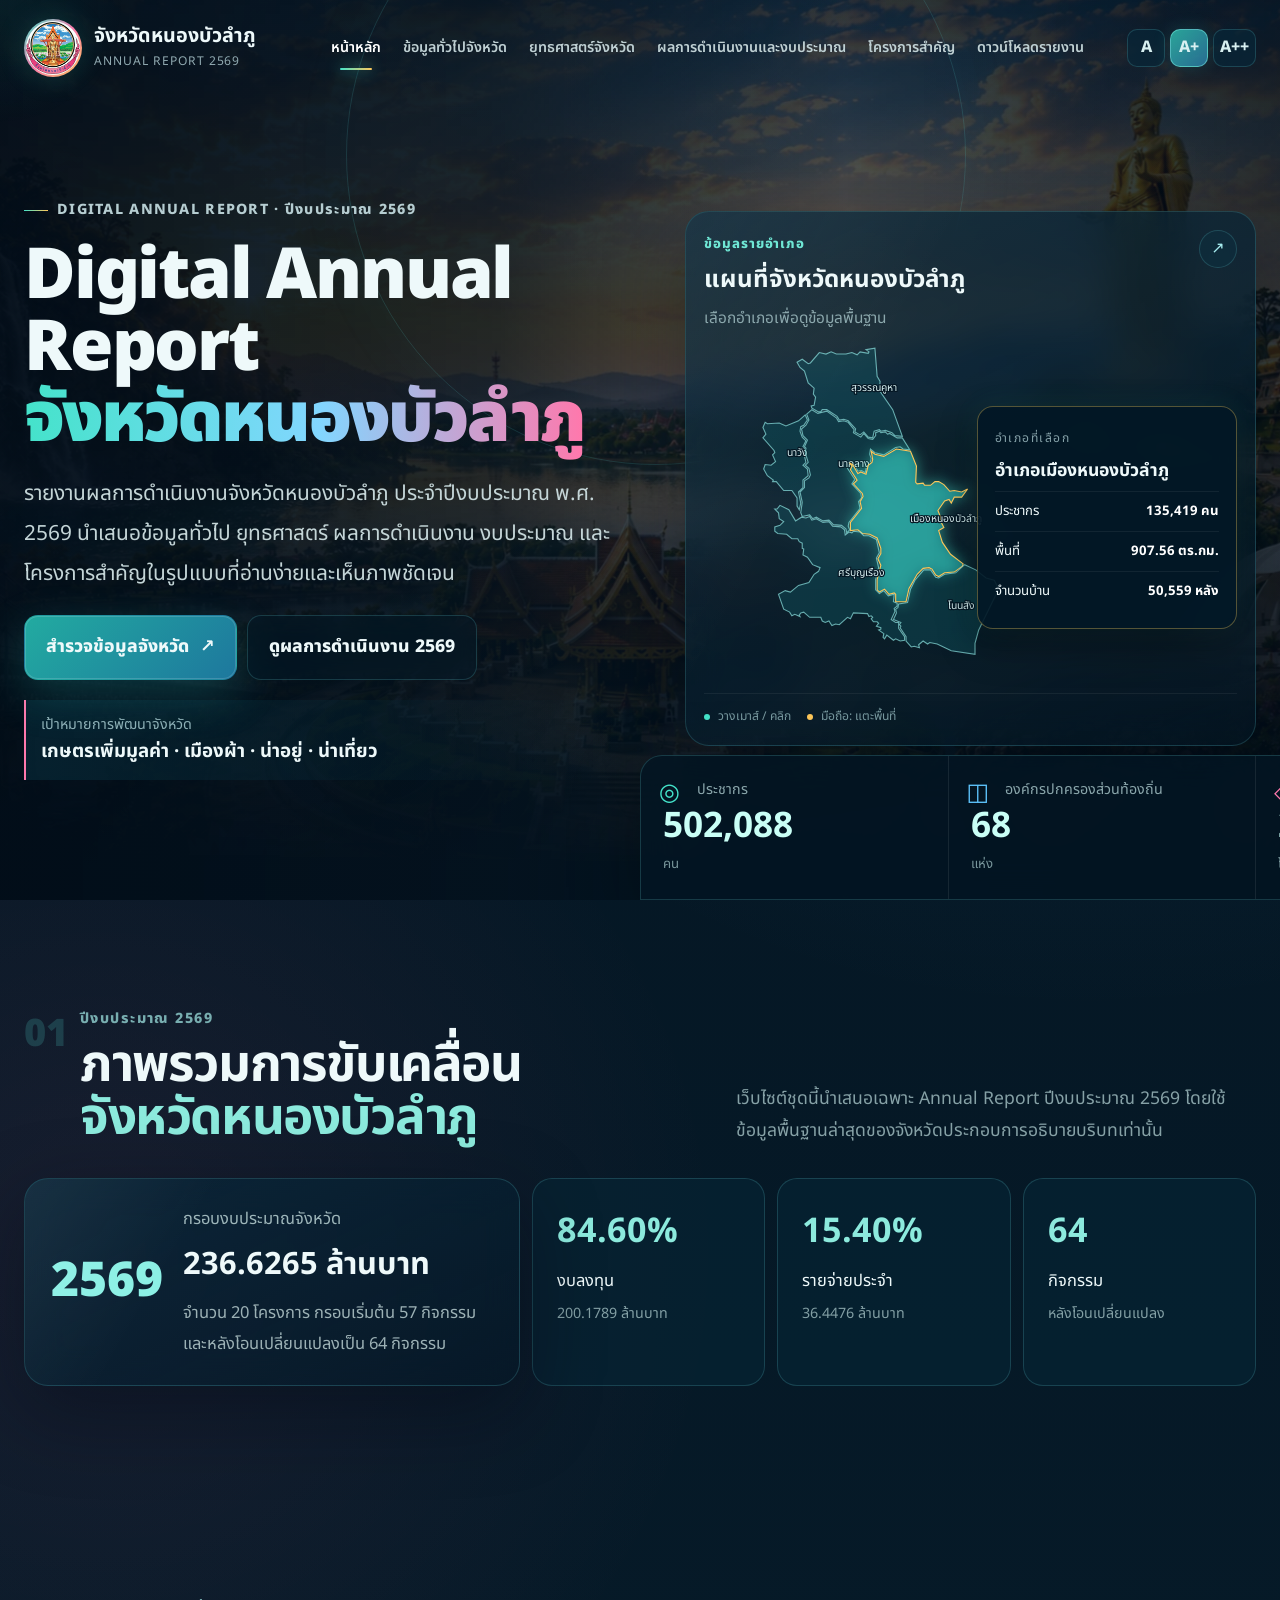
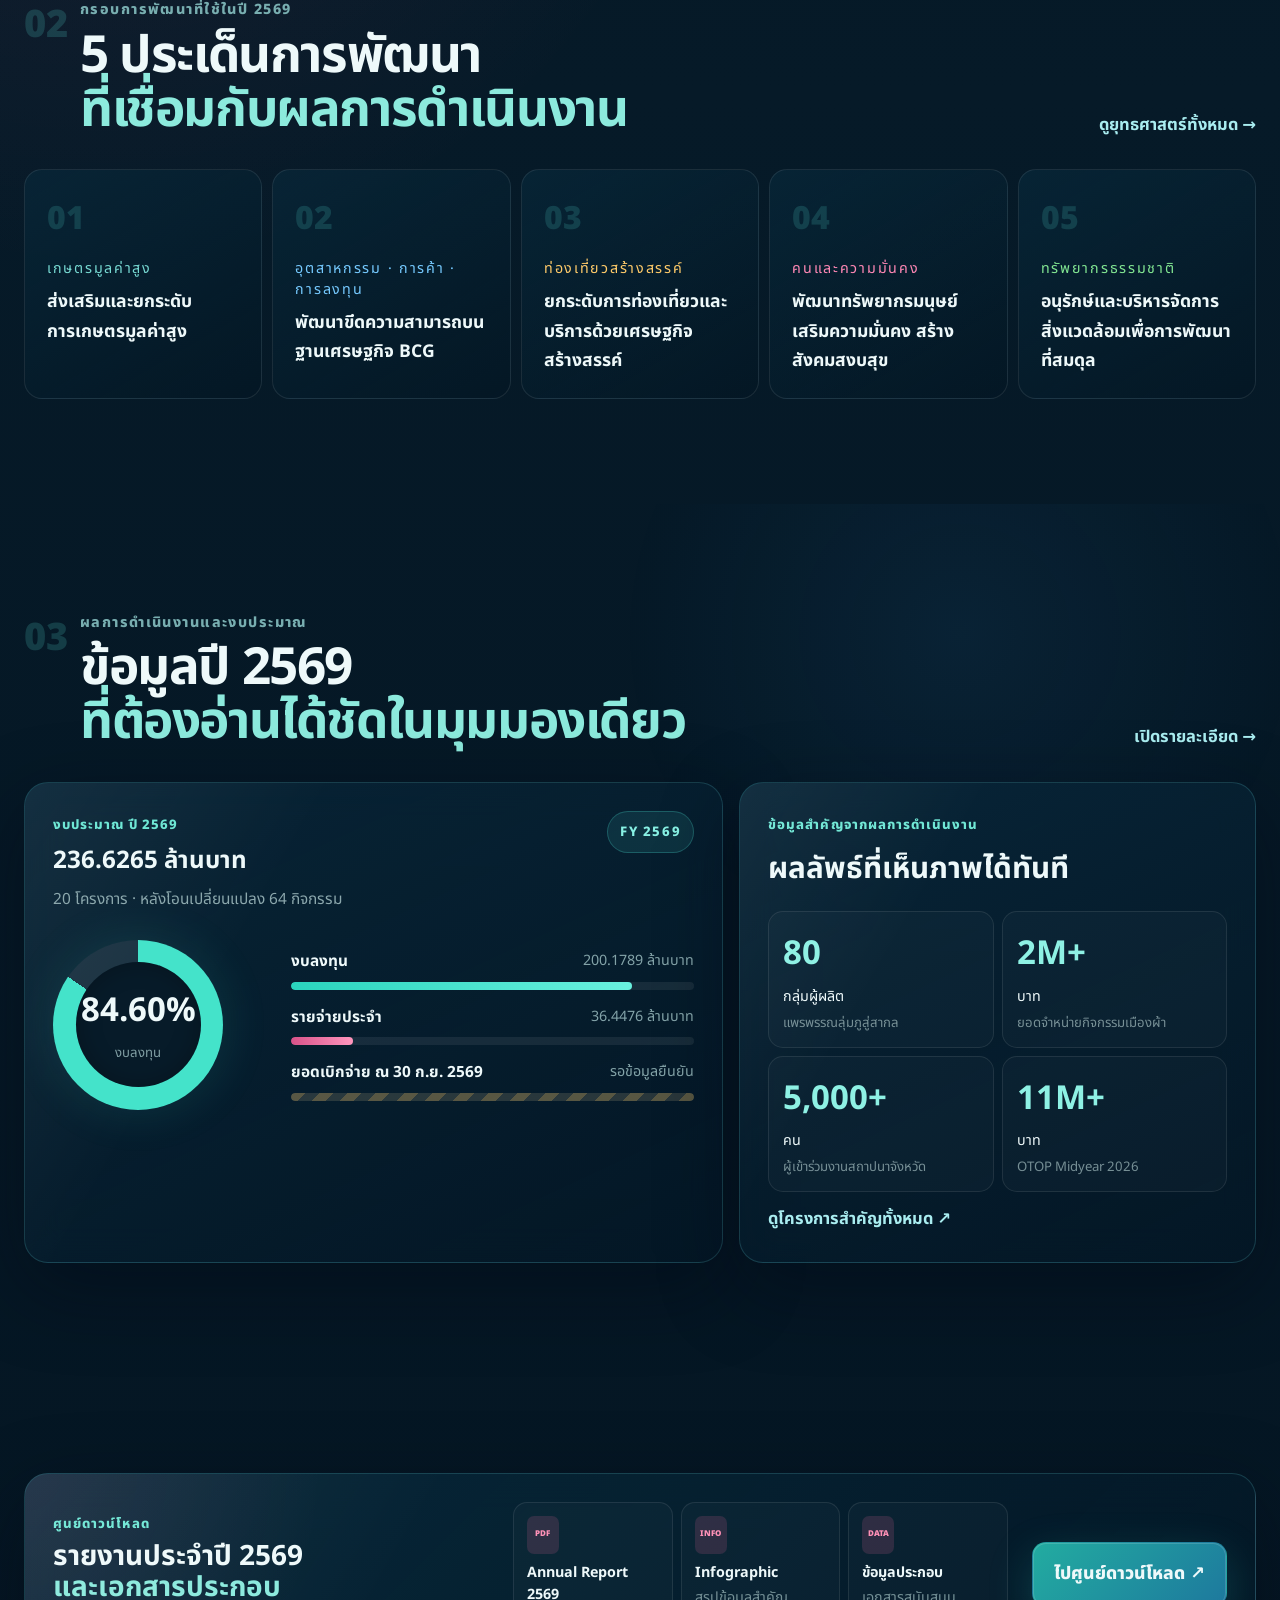
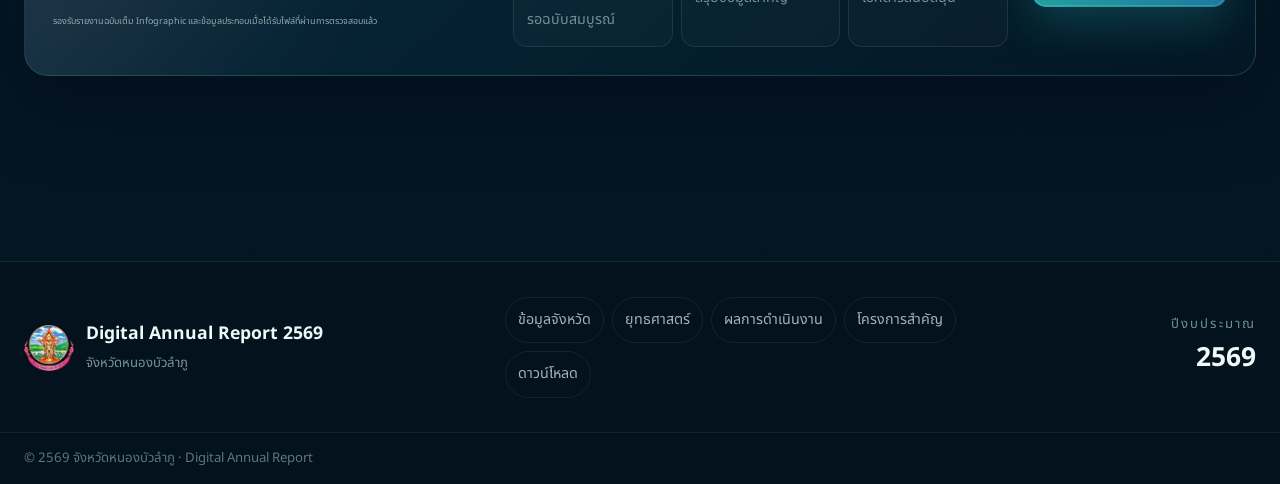
==== commit b38dedde: "NBL-ANNUAL-REPORT-V2.1-2569-SENIOR-FRIENDLY-COMPLETE" ====
--- a/index.html
+++ b/index.html
@@ -4,16 +4,16 @@
 <meta charset="utf-8">
 <meta name="viewport" content="width=device-width,initial-scale=1,viewport-fit=cover">
 <meta name="theme-color" content="#041522">
-<meta name="description" content="รายงานผลการดำเนินงานจังหวัดหนองบัวลำภูในรูปแบบดิจิทัล พร้อมข้อมูลจังหวัด ยุทธศาสตร์ งบประมาณ และโครงการสำคัญ">
+<meta name="description" content="รายงานผลการดำเนินงานจังหวัดหนองบัวลำภู ประจำปีงบประมาณ พ.ศ. 2569">
 <meta property="og:title" content="Digital Annual Report จังหวัดหนองบัวลำภู พ.ศ. 2569">
-<meta property="og:description" content="รายงานผลการดำเนินงานจังหวัดหนองบัวลำภูในรูปแบบดิจิทัล พร้อมข้อมูลจังหวัด ยุทธศาสตร์ งบประมาณ และโครงการสำคัญ">
+<meta property="og:description" content="รายงานผลการดำเนินงานจังหวัดหนองบัวลำภู ประจำปีงบประมาณ พ.ศ. 2569">
 <link rel="icon" href="/favicon.ico" sizes="any">
 <link rel="icon" type="image/png" sizes="32x32" href="assets/images/logo/favicon-32x32.png">
 <link rel="apple-touch-icon" sizes="180x180" href="assets/images/logo/apple-touch-icon.png">
 <link rel="stylesheet" href="assets/css/styles.css">
 <title>Digital Annual Report จังหวัดหนองบัวลำภู พ.ศ. 2569</title>
 </head>
-<body data-page="home" class="innovation-page">
+<body data-page="home" class="innovation-page accessible-2569">
 <div class="ambient-grid" aria-hidden="true"></div>
 <div class="cursor-glow" aria-hidden="true"></div>
 <div data-site-header></div>
@@ -22,25 +22,24 @@
   <div class="hero-bg" aria-hidden="true"></div>
   <div class="hero-shade" aria-hidden="true"></div>
   <div class="hero-orbit orbit-a" aria-hidden="true"></div>
-  <div class="hero-orbit orbit-b" aria-hidden="true"></div>
   <div class="container hero-grid">
     <div class="hero-copy reveal">
-      <div class="eyebrow"><span></span> DIGITAL ANNUAL REPORT · FY 2569</div>
+      <div class="eyebrow"><span></span> DIGITAL ANNUAL REPORT · ปีงบประมาณ 2569</div>
       <h1>Digital Annual Report<br><em>จังหวัดหนองบัวลำภู</em></h1>
-      <p class="hero-lead">รายงานผลการดำเนินงานในรูปแบบดิจิทัล เชื่อมข้อมูลปีงบประมาณ 2569 เข้ากับทิศทางการพัฒนาระยะยาวของจังหวัด เพื่อให้ข้อมูลอ่านง่าย เห็นภาพ และสำรวจต่อได้</p>
+      <p class="hero-lead">รายงานผลการดำเนินงานจังหวัดหนองบัวลำภู ประจำปีงบประมาณ พ.ศ. 2569 นำเสนอข้อมูลทั่วไป ยุทธศาสตร์ ผลการดำเนินงาน งบประมาณ และโครงการสำคัญในรูปแบบที่อ่านง่ายและเห็นภาพชัดเจน</p>
       <div class="hero-actions">
-        <a class="btn glow" href="overview.html">สำรวจภาพรวมจังหวัด <span>↗</span></a>
-        <a class="btn glass" href="strategy.html">ดูทิศทางระยะยาว</a>
+        <a class="btn glow" href="overview.html">สำรวจข้อมูลจังหวัด <span>↗</span></a>
+        <a class="btn glass" href="results.html">ดูผลการดำเนินงาน 2569</a>
       </div>
       <div class="vision-chip">
-        <small>เป้าหมายการพัฒนา</small>
+        <small>เป้าหมายการพัฒนาจังหวัด</small>
         <b>เกษตรเพิ่มมูลค่า · เมืองผ้า · น่าอยู่ · น่าเที่ยว</b>
       </div>
     </div>
 
     <aside class="hero-map glass-panel reveal" data-interactive-map>
       <div class="panel-head">
-        <div><span class="panel-kicker">DISTRICT INTELLIGENCE</span><h2>แผนที่จังหวัดหนองบัวลำภู</h2><p>เลือกพื้นที่เพื่อดูข้อมูลรายอำเภอ</p></div>
+        <div><span class="panel-kicker">ข้อมูลรายอำเภอ</span><h2>แผนที่จังหวัดหนองบัวลำภู</h2><p>เลือกอำเภอเพื่อดูข้อมูลพื้นฐาน</p></div>
         <a class="icon-btn" href="overview.html#interactive-map" aria-label="เปิดแผนที่เต็ม">↗</a>
       </div>
       <div class="hero-map-body">
@@ -65,50 +64,54 @@
           <text x="264" y="367">โนนสัง</text>
         </g>
         </svg></div>
-        <div class="map-tooltip" data-district-tooltip>
-          <small>SELECTED DISTRICT</small>
-          <b>อำเภอเมืองหนองบัวลำภู</b>
-          <div><span>ประชากร</span><strong>135,419 คน</strong></div>
-          <div><span>พื้นที่</span><strong>907.56 ตร.กม.</strong></div>
-          <div><span>ครัวเรือน</span><strong>50,559</strong></div>
-        </div>
+        <div class="map-tooltip" data-district-tooltip></div>
       </div>
-      <div class="map-legend"><span><i></i> Hover / Click</span><span><i></i> Mobile: Tap</span></div>
+      <div class="map-legend"><span><i></i> วางเมาส์ / คลิก</span><span><i></i> มือถือ: แตะพื้นที่</span></div>
     </aside>
   </div>
 
   <div class="container kpi-dock reveal">
-    <article><span class="kpi-icon">◎</span><small>ประชากร</small><b data-counter="502088">502,088</b><em>คน · ธ.ค. 2568</em></article>
-    <article><span class="kpi-icon cyan">↗</span><small>GPP ปี 2567</small><b data-counter="34700">34,700</b><em>ล้านบาท</em></article>
-    <article><span class="kpi-icon pink">◉</span><small>ผู้เยี่ยมเยือน 2568</small><b data-counter="395199">395,199</b><em>คน · +8.50%</em></article>
-    <article><span class="kpi-icon gold">◫</span><small>งบประมาณ 2569</small><b data-counter="236.6265" data-decimals="2">236.63</b><em>ล้านบาท · 20 โครงการ</em></article>
+    <article><span class="kpi-icon">◎</span><small>ประชากร</small><b data-counter="502088">502,088</b><em>คน</em></article>
+    <article><span class="kpi-icon cyan">◫</span><small>องค์กรปกครองส่วนท้องถิ่น</small><b data-counter="68">68</b><em>แห่ง</em></article>
+    <article><span class="kpi-icon pink">◇</span><small>โครงการ ปี 2569</small><b data-counter="20">20</b><em>โครงการ</em></article>
+    <article><span class="kpi-icon gold">◉</span><small>งบประมาณ ปี 2569</small><b data-counter="236.6265" data-decimals="2">236.63</b><em>ล้านบาท</em></article>
   </div>
 </section>
 
-<section class="section horizon-section">
+<section class="section fy69-focus">
   <div class="container">
     <div class="section-heading reveal">
-      <div><span class="section-no">01</span><small>LONG-TERM HORIZON</small><h2>จากผลลัพธ์วันนี้<br><em>สู่กรอบพัฒนาจังหวัด 2571–2575</em></h2></div>
-      <p>นำเสนอแผน 5 ปีแบบ Strategic Horizon เพื่อให้เห็นภาพระยะยาวก่อนเจาะลงไปยัง 5 ประเด็นการพัฒนาและพันธกิจของจังหวัด</p>
+      <div><span class="section-no">01</span><small>ปีงบประมาณ 2569</small><h2>ภาพรวมการขับเคลื่อน<br><em>จังหวัดหนองบัวลำภู</em></h2></div>
+      <p>เว็บไซต์ชุดนี้นำเสนอเฉพาะ Annual Report ปีงบประมาณ 2569 โดยใช้ข้อมูลพื้นฐานล่าสุดของจังหวัดประกอบการอธิบายบริบทเท่านั้น</p>
     </div>
-    <div class="horizon-board reveal">
-      <div class="horizon-topline"><span>แผนพัฒนาจังหวัดหนองบัวลำภู</span><b>พ.ศ. 2571 — 2575</b></div>
-      <div class="year-track">
-        <i class="track-light"></i>
-        <div><strong>2571</strong><span>START</span></div>
-        <div><strong>2572</strong><span>CONNECT</span></div>
-        <div><strong>2573</strong><span>GROW</span></div>
-        <div><strong>2574</strong><span>SUSTAIN</span></div>
-        <div><strong>2575</strong><span>IMPACT</span></div>
-      </div>
-      <div class="horizon-note">กรอบปีแสดง Horizon ของแผน 5 ปี · รายละเอียด Milestone รายปีสามารถเชื่อมเพิ่มเมื่อจังหวัดจัดส่งชุดข้อมูล</div>
+    <div class="fy69-summary-grid reveal">
+      <article class="fy69-main glass-panel">
+        <div class="fy69-year">2569</div>
+        <div>
+          <span>กรอบงบประมาณจังหวัด</span>
+          <h3>236.6265 ล้านบาท</h3>
+          <p>จำนวน 20 โครงการ กรอบเริ่มต้น 57 กิจกรรม และหลังโอนเปลี่ยนแปลงเป็น 64 กิจกรรม</p>
+        </div>
+      </article>
+      <article><b>84.60%</b><span>งบลงทุน</span><small>200.1789 ล้านบาท</small></article>
+      <article><b>15.40%</b><span>รายจ่ายประจำ</span><small>36.4476 ล้านบาท</small></article>
+      <article><b>64</b><span>กิจกรรม</span><small>หลังโอนเปลี่ยนแปลง</small></article>
     </div>
-    <div class="strategy-pillars reveal">
-      <article class="pillar p1"><i>01</i><span>เกษตรมูลค่าสูง</span><b>ยกระดับการผลิต แปรรูป ตลาด และน้ำเพื่อการเกษตร</b></article>
-      <article class="pillar p2"><i>02</i><span>BCG + การลงทุน</span><b>ผู้ประกอบการ อุตสาหกรรม การค้า โลจิสติกส์</b></article>
-      <article class="pillar p3"><i>03</i><span>Creative Tourism</span><b>ท่องเที่ยว วัฒนธรรม เมืองผ้า และผลิตภัณฑ์ชุมชน</b></article>
-      <article class="pillar p4"><i>04</i><span>People & Security</span><b>คนทุกช่วงวัย คุณภาพชีวิต อาชีพ และสังคมปลอดภัย</b></article>
-      <article class="pillar p5"><i>05</i><span>Green Balance</span><b>ป่าไม้ น้ำ สาธารณภัย BCG และภูมิอากาศ</b></article>
+  </div>
+</section>
+
+<section class="section strategy-now">
+  <div class="container">
+    <div class="section-heading reveal">
+      <div><span class="section-no">02</span><small>กรอบการพัฒนาที่ใช้ในปี 2569</small><h2>5 ประเด็นการพัฒนา<br><em>ที่เชื่อมกับผลการดำเนินงาน</em></h2></div>
+      <a class="text-link" href="strategy.html">ดูยุทธศาสตร์ทั้งหมด →</a>
+    </div>
+    <div class="strategy-pillars senior reveal">
+      <article class="pillar p1"><i>01</i><span>เกษตรมูลค่าสูง</span><b>ส่งเสริมและยกระดับการเกษตรมูลค่าสูง</b></article>
+      <article class="pillar p2"><i>02</i><span>อุตสาหกรรม · การค้า · การลงทุน</span><b>พัฒนาขีดความสามารถบนฐานเศรษฐกิจ BCG</b></article>
+      <article class="pillar p3"><i>03</i><span>ท่องเที่ยวสร้างสรรค์</span><b>ยกระดับการท่องเที่ยวและบริการด้วยเศรษฐกิจสร้างสรรค์</b></article>
+      <article class="pillar p4"><i>04</i><span>คนและความมั่นคง</span><b>พัฒนาทรัพยากรมนุษย์ เสริมความมั่นคง สร้างสังคมสงบสุข</b></article>
+      <article class="pillar p5"><i>05</i><span>ทรัพยากรธรรมชาติ</span><b>อนุรักษ์และบริหารจัดการสิ่งแวดล้อมเพื่อการพัฒนาที่สมดุล</b></article>
     </div>
   </div>
 </section>
@@ -116,57 +119,44 @@
 <section class="section dashboard-section">
   <div class="container">
     <div class="section-heading reveal">
-      <div><span class="section-no">02</span><small>PERFORMANCE & BUDGET</small><h2>งบประมาณและผลลัพธ์<br><em>อยู่ในมุมมองเดียวกัน</em></h2></div>
-      <a class="text-link" href="results.html">เปิด Dashboard เต็ม →</a>
+      <div><span class="section-no">03</span><small>ผลการดำเนินงานและงบประมาณ</small><h2>ข้อมูลปี 2569<br><em>ที่ต้องอ่านได้ชัดในมุมมองเดียว</em></h2></div>
+      <a class="text-link" href="results.html">เปิดรายละเอียด →</a>
     </div>
     <div class="dashboard-grid">
       <article class="budget-glass glass-panel reveal">
-        <div class="panel-head"><div><span class="panel-kicker">FY 2569 BUDGET</span><h3>236.6265 ล้านบาท</h3><p>20 โครงการ · 57 กิจกรรม</p></div><span class="status-chip">APPROVED</span></div>
+        <div class="panel-head"><div><span class="panel-kicker">งบประมาณ ปี 2569</span><h3>236.6265 ล้านบาท</h3><p>20 โครงการ · หลังโอนเปลี่ยนแปลง 64 กิจกรรม</p></div><span class="status-chip">FY 2569</span></div>
         <div class="budget-visual">
           <div class="donut investment"><div><b>84.60%</b><small>งบลงทุน</small></div></div>
           <div class="bar-stack">
-            <div><span><b>งบลงทุน</b><em>200.1789 ลบ.</em></span><i><u style="width:84.6%"></u></i></div>
-            <div><span><b>รายจ่ายประจำ</b><em>36.4476 ลบ.</em></span><i><u class="pink" style="width:15.4%"></u></i></div>
-            <div><span><b>จัดสรรงวดที่ 1</b><em>218.3962 ลบ.</em></span><i><u class="cyan" style="width:92.3%"></u></i></div>
+            <div><span><b>งบลงทุน</b><em>200.1789 ล้านบาท</em></span><i><u style="width:84.6%"></u></i></div>
+            <div><span><b>รายจ่ายประจำ</b><em>36.4476 ล้านบาท</em></span><i><u class="pink" style="width:15.4%"></u></i></div>
+            <div><span><b>ยอดเบิกจ่าย ณ 30 ก.ย. 2569</b><em>รอข้อมูลยืนยัน</em></span><i><u class="pending" style="width:100%"></u></i></div>
           </div>
         </div>
       </article>
+
       <article class="impact-glass glass-panel reveal">
-        <span class="panel-kicker">RESULT HIGHLIGHTS</span>
-        <h3>ตัวเลขที่สะท้อนผลลัพธ์</h3>
+        <span class="panel-kicker">ข้อมูลสำคัญจากผลการดำเนินงาน</span>
+        <h3>ผลลัพธ์ที่เห็นภาพได้ทันที</h3>
         <div class="impact-mini-grid">
-          <div><b>80</b><span>กลุ่มผู้ผลิต</span><small>แพรพรรณลุ่มภูฯ</small></div>
-          <div><b>2M+</b><span>บาท</span><small>ยอดจำหน่าย</small></div>
-          <div><b>5,000+</b><span>คน</span><small>งานสถาปนาจังหวัด</small></div>
-          <div><b>11M+</b><span>บาท</span><small>OTOP Midyear</small></div>
+          <div><b>80</b><span>กลุ่มผู้ผลิต</span><small>แพรพรรณลุ่มภูสู่สากล</small></div>
+          <div><b>2M+</b><span>บาท</span><small>ยอดจำหน่ายกิจกรรมเมืองผ้า</small></div>
+          <div><b>5,000+</b><span>คน</span><small>ผู้เข้าร่วมงานสถาปนาจังหวัด</small></div>
+          <div><b>11M+</b><span>บาท</span><small>OTOP Midyear 2026</small></div>
         </div>
-        <a class="inline-link" href="projects.html">ดูเรื่องราวโครงการทั้งหมด ↗</a>
+        <a class="inline-link" href="projects.html">ดูโครงการสำคัญทั้งหมด ↗</a>
       </article>
-    </div>
-  </div>
-</section>
-
-<section class="section projects-preview">
-  <div class="container">
-    <div class="section-heading reveal">
-      <div><span class="section-no">03</span><small>PROJECT STORIES</small><h2>โครงการสำคัญ<br><em>เล่าผลลัพธ์ด้วยภาพและข้อมูล</em></h2></div>
-      <a class="text-link" href="projects.html">ดูทั้งหมด →</a>
-    </div>
-    <div class="project-slider">
-      <article class="project-tile reveal"><div class="tile-photo" style="background-image:url('assets/images/province/festival-day.webp')"><span>เมืองผ้า</span></div><div class="tile-body"><h3>แพรพรรณลุ่มภูสู่สากล 2026</h3><p>80 กลุ่มผู้ผลิต/ผู้ประกอบการ · ยอดจำหน่ายมากกว่า 2 ล้านบาท</p><div class="tile-meter"><i style="width:88%"></i></div></div></article>
-      <article class="project-tile reveal"><div class="tile-photo" style="background-image:url('assets/images/province/hero-water.webp')"><span>เกษตร</span></div><div class="tile-body"><h3>ระบบส่งน้ำเพื่อการเกษตร อำเภอโนนสัง</h3><p>3 กิจกรรมก่อสร้างระบบส่งน้ำ ลดความเสี่ยงจากภัยแล้ง</p><div class="tile-meter cyan"><i style="width:76%"></i></div></div></article>
-      <article class="project-tile reveal"><div class="tile-photo" style="background-image:url('assets/images/province/hero-view.webp')"><span>สิ่งแวดล้อม</span></div><div class="tile-body"><h3>เครือข่ายพิทักษ์และฟื้นฟูป่าไม้</h3><p>6 อำเภอ · 12 ครั้ง · ผู้นำชุมชนและเครือข่ายป่าชุมชน</p><div class="tile-meter green"><i style="width:81%"></i></div></div></article>
     </div>
   </div>
 </section>
 
 <section class="section download-preview">
   <div class="container download-panel glass-panel reveal">
-    <div><span class="panel-kicker">DOCUMENT HUB</span><h2>Annual Report แบบ Digital<br><em>พร้อมศูนย์ดาวน์โหลดเอกสาร</em></h2><p>หน้าเว็บใช้สำหรับสำรวจข้อมูล ส่วนรายงานฉบับเต็มและเอกสารประกอบจะเปิดดาวน์โหลดเมื่อได้รับไฟล์ฉบับอนุมัติ</p></div>
+    <div><span class="panel-kicker">ศูนย์ดาวน์โหลด</span><h2>รายงานประจำปี 2569<br><em>และเอกสารประกอบ</em></h2><p>รองรับรายงานฉบับเต็ม Infographic และข้อมูลประกอบเมื่อได้รับไฟล์ที่ผ่านการตรวจสอบแล้ว</p></div>
     <div class="doc-cards">
-      <div><i>PDF</i><b>Annual Report 2569</b><span>รอไฟล์ฉบับสมบูรณ์</span></div>
+      <div><i>PDF</i><b>Annual Report 2569</b><span>รอฉบับสมบูรณ์</span></div>
       <div><i>INFO</i><b>Infographic</b><span>สรุปข้อมูลสำคัญ</span></div>
-      <div><i>DATA</i><b>Supporting Data</b><span>ข้อมูลประกอบ</span></div>
+      <div><i>DATA</i><b>ข้อมูลประกอบ</b><span>เอกสารสนับสนุน</span></div>
     </div>
     <a class="btn glow" href="downloads.html">ไปศูนย์ดาวน์โหลด ↗</a>
   </div>
--- a/assets/css/styles.css
+++ b/assets/css/styles.css
@@ -219,3 +219,261 @@
  .footer-top{grid-template-columns:1fr;padding:30px 0}.footer-links{order:3}.footer-horizon{text-align:left}
 }
 @media(prefers-reduced-motion:reduce){*,*:before,*:after{animation:none!important;scroll-behavior:auto!important;transition:none!important}.reveal{opacity:1;transform:none}}
+
+
+/* =========================================================
+   V2.1 — FY2569 ONLY + SENIOR FRIENDLY READABILITY
+   ========================================================= */
+:root{
+  --reader-scale:1.10;
+}
+html[data-reader="normal"]{--reader-scale:1}
+html[data-reader="large"]{--reader-scale:1.10}
+html[data-reader="xlarge"]{--reader-scale:1.22}
+
+.accessible-2569{
+  line-height:1.72;
+}
+.accessible-2569 p{
+  line-height:1.9;
+}
+
+/* Header + controls */
+.header-inner{height:96px}
+.site-header.scrolled .header-inner{height:78px}
+.brand{min-width:270px}
+.brand b{font-size:calc(18px * var(--reader-scale));line-height:1.25}
+.brand small{font-size:calc(11px * var(--reader-scale));letter-spacing:.08em}
+.desktop-nav a{font-size:calc(14px * var(--reader-scale));padding:13px 12px}
+.reader-controls{display:flex;align-items:center;gap:5px;margin-left:8px}
+.reader-controls>span{font-size:12px;color:#9eb6ba;white-space:nowrap;margin-right:3px}
+.reader-controls button,.mobile-reader button{
+  min-width:38px;height:38px;border:1px solid var(--line);border-radius:10px;
+  background:rgba(8,38,56,.72);color:#d8f0f1;font-weight:800;cursor:pointer
+}
+.reader-controls button.active,.mobile-reader button.active{
+  background:linear-gradient(135deg,rgba(47,188,172,.85),rgba(44,122,164,.85));
+  border-color:rgba(124,244,230,.5);box-shadow:0 0 18px rgba(68,227,202,.16)
+}
+.mobile-reader{display:flex;align-items:center;gap:7px;padding:12px;border-bottom:1px solid rgba(255,255,255,.08)}
+.mobile-reader b{margin-right:auto;font-size:15px}
+
+/* Hero readability */
+.hero{min-height:820px;padding-top:145px}
+.hero-copy h1{font-size:clamp(58px,5.5vw,88px)}
+.eyebrow{font-size:calc(13px * var(--reader-scale));letter-spacing:.09em}
+.hero-lead{font-size:calc(19px * var(--reader-scale));line-height:1.85;max-width:760px}
+.btn{font-size:calc(16px * var(--reader-scale));padding:16px 21px;min-height:54px}
+.vision-chip small{font-size:calc(13px * var(--reader-scale))}
+.vision-chip b{font-size:calc(17px * var(--reader-scale));line-height:1.6}
+.panel-kicker{font-size:calc(12px * var(--reader-scale));letter-spacing:.08em}
+.panel-head h2,.panel-head h3{font-size:calc(22px * var(--reader-scale))}
+.panel-head p{font-size:calc(14px * var(--reader-scale))}
+.map-tooltip{width:260px;padding:17px}
+.map-tooltip small{font-size:calc(11px * var(--reader-scale))}
+.map-tooltip>b{font-size:calc(16px * var(--reader-scale));line-height:1.45}
+.map-tooltip div{font-size:calc(12px * var(--reader-scale));padding:8px 0}
+.map-legend{font-size:calc(11px * var(--reader-scale));padding-top:12px}
+.district-svg .map-region text{font-size:14px!important}
+
+.kpi-dock article{min-height:125px;padding:22px}
+.kpi-dock small{font-size:calc(13px * var(--reader-scale));margin-left:34px}
+.kpi-dock b{font-size:calc(32px * var(--reader-scale))}
+.kpi-dock em{font-size:calc(12px * var(--reader-scale))}
+.kpi-icon{font-size:24px;width:28px;height:28px}
+
+/* Section headings */
+.section{padding:105px 0}
+.section-no{font-size:38px}
+.section-heading small{font-size:calc(13px * var(--reader-scale));letter-spacing:.10em}
+.section-heading h2{font-size:clamp(42px,4vw,64px)}
+.section-heading>p{font-size:calc(16px * var(--reader-scale));line-height:1.8;max-width:520px}
+.text-link,.inline-link{font-size:calc(15px * var(--reader-scale));line-height:1.5}
+
+/* Generic content cards */
+.pillar{min-height:205px;padding:22px}
+.pillar i{font-size:32px}
+.pillar span{font-size:calc(13px * var(--reader-scale));line-height:1.45}
+.pillar b{font-size:calc(16px * var(--reader-scale));line-height:1.65}
+
+.budget-glass,.impact-glass{padding:28px}
+.status-chip{font-size:calc(12px * var(--reader-scale));padding:9px 12px}
+.donut b{font-size:calc(30px * var(--reader-scale))}
+.donut small{font-size:calc(12px * var(--reader-scale))}
+.bar-stack span,.budget-lines small{font-size:calc(14px * var(--reader-scale))}
+.bar-stack em{font-size:calc(13px * var(--reader-scale))}
+.impact-glass h3{font-size:calc(27px * var(--reader-scale))}
+.impact-mini-grid b{font-size:calc(30px * var(--reader-scale))}
+.impact-mini-grid span{font-size:calc(13px * var(--reader-scale))}
+.impact-mini-grid small{font-size:calc(12px * var(--reader-scale));line-height:1.45}
+
+/* New FY69 home section */
+.fy69-summary-grid{display:grid;grid-template-columns:1.7fr repeat(3,.8fr);gap:12px}
+.fy69-main{padding:26px;display:grid;grid-template-columns:110px 1fr;gap:22px;align-items:center}
+.fy69-year{font-size:48px;font-weight:900;color:#8cf0e5}
+.fy69-main span{font-size:calc(15px * var(--reader-scale));color:#9eb6ba}
+.fy69-main h3{font-size:calc(28px * var(--reader-scale));margin:5px 0}
+.fy69-main p{font-size:calc(15px * var(--reader-scale));color:#9cb1b5;margin:0}
+.fy69-summary-grid>article:not(.fy69-main){padding:24px;border:1px solid var(--line);border-radius:20px;background:rgba(7,36,52,.68)}
+.fy69-summary-grid>article:not(.fy69-main) b{display:block;font-size:calc(31px * var(--reader-scale));color:#8ceadd}
+.fy69-summary-grid>article:not(.fy69-main) span{display:block;font-size:calc(15px * var(--reader-scale));margin:5px 0}
+.fy69-summary-grid>article:not(.fy69-main) small{font-size:calc(13px * var(--reader-scale));color:#829fa4}
+
+/* Overview */
+.subhero{min-height:540px}
+.subhero h1{font-size:clamp(54px,5vw,80px)}
+.subhero p{font-size:calc(18px * var(--reader-scale));line-height:1.85}
+.subhero-stats div{padding:21px}
+.subhero-stats small{font-size:calc(13px * var(--reader-scale))}
+.subhero-stats b{font-size:calc(32px * var(--reader-scale))}
+.subhero-stats span{font-size:calc(12px * var(--reader-scale))}
+.general-fact-grid{display:grid;grid-template-columns:repeat(3,1fr);gap:12px}
+.general-fact-grid article{padding:25px;border:1px solid var(--line);border-radius:20px;background:linear-gradient(145deg,rgba(8,40,57,.76),rgba(4,23,37,.62))}
+.general-fact-grid b{display:block;font-size:calc(34px * var(--reader-scale));color:#8ceadd}
+.general-fact-grid span{display:block;font-size:calc(17px * var(--reader-scale));margin:4px 0}
+.general-fact-grid small{font-size:calc(14px * var(--reader-scale));line-height:1.55;color:#86a1a6}
+.district-insight{padding:28px}
+.district-top span{font-size:calc(13px * var(--reader-scale))}
+.district-insight h2{font-size:calc(32px * var(--reader-scale))}
+.district-insight>p{font-size:calc(15px * var(--reader-scale))}
+.district-data small{font-size:calc(13px * var(--reader-scale))}
+.district-data b{font-size:calc(25px * var(--reader-scale))}
+.district-data span{font-size:calc(12px * var(--reader-scale))}
+.district-future b{font-size:calc(14px * var(--reader-scale))}
+.district-future span{font-size:calc(13px * var(--reader-scale));line-height:1.55}
+.trend-card{min-height:300px;padding:24px}
+.trend-card>span{font-size:calc(14px * var(--reader-scale));line-height:1.5}
+.trend-card>b{font-size:calc(38px * var(--reader-scale))}
+.trend-card>small{font-size:calc(13px * var(--reader-scale))}
+.trend-card>em{font-size:calc(14px * var(--reader-scale));line-height:1.5}
+.trend-card>p{font-size:calc(14px * var(--reader-scale));line-height:1.65;color:#9aafb3}
+.data-note{margin-top:18px;padding:20px;border-left:4px solid var(--gold);border-radius:0 16px 16px 0;background:rgba(255,200,90,.07)}
+.data-note b{display:block;font-size:calc(16px * var(--reader-scale));margin-bottom:5px}
+.data-note span{font-size:calc(14px * var(--reader-scale));line-height:1.75;color:#afc1c4}
+
+/* Strategy */
+.vision-orb small{font-size:calc(13px * var(--reader-scale))}
+.vision-orb b{font-size:calc(27px * var(--reader-scale))}
+.issue-block{grid-template-columns:100px 1fr;padding:25px}
+.issue-block i{font-size:45px}
+.issue-block span{font-size:calc(13px * var(--reader-scale));line-height:1.45}
+.issue-block h3{font-size:calc(24px * var(--reader-scale));line-height:1.45}
+.issue-block p{font-size:calc(15px * var(--reader-scale));line-height:1.85}
+.mission-list div{grid-template-columns:55px 1fr;padding:17px}
+.mission-list i{font-size:calc(15px * var(--reader-scale))}
+.mission-list span{font-size:calc(17px * var(--reader-scale));line-height:1.75}
+.indicator-grid{display:grid;grid-template-columns:repeat(5,1fr);gap:10px}
+.indicator-grid article{padding:22px;border:1px solid var(--line);border-radius:20px;background:rgba(6,35,51,.66);text-align:center}
+.indicator-grid b{display:block;font-size:calc(34px * var(--reader-scale));color:#8ceadd}
+.indicator-grid span{display:block;font-size:calc(15px * var(--reader-scale));margin:4px 0}
+.indicator-grid small{font-size:calc(13px * var(--reader-scale));line-height:1.5;color:#829da2}
+
+/* Results */
+.budget-primary,.activity-change{padding:28px}
+.budget-lines b{font-size:calc(17px * var(--reader-scale))}
+.activity-change h2{font-size:calc(30px * var(--reader-scale));margin:7px 0 16px}
+.activity-flow{display:grid;grid-template-columns:1fr auto 1fr;gap:14px;align-items:center}
+.activity-flow>div{padding:19px;border:1px solid var(--line2);border-radius:16px;background:rgba(255,255,255,.025);text-align:center}
+.activity-flow b{display:block;font-size:calc(42px * var(--reader-scale));color:#82eadd}
+.activity-flow span{font-size:calc(14px * var(--reader-scale));line-height:1.6}
+.activity-flow>i{font-style:normal;font-size:30px;color:#809fa5}
+.activity-flow .after{border-color:rgba(255,200,90,.25)}
+.activity-flow .after b{color:var(--gold)}
+.activity-change p{font-size:calc(14px * var(--reader-scale));line-height:1.7;color:#8fa7ab}
+.pending-grid{display:grid;grid-template-columns:repeat(5,1fr);gap:10px}
+.pending-grid article{padding:22px;border:1px dashed rgba(255,200,90,.28);border-radius:18px;background:rgba(255,200,90,.045)}
+.pending-grid small{display:block;font-size:calc(13px * var(--reader-scale));line-height:1.5;color:#9fb1b4}
+.pending-grid b{display:block;margin-top:8px;font-size:calc(17px * var(--reader-scale));color:#ffd779}
+.result-area-list{display:grid;gap:11px}
+.result-area-list article{display:grid;grid-template-columns:78px 1fr;gap:22px;padding:24px;border:1px solid var(--line);border-radius:20px;background:linear-gradient(90deg,rgba(8,39,57,.75),rgba(4,23,37,.56))}
+.result-area-list i{font-style:normal;font-size:40px;font-weight:900;color:rgba(82,228,214,.18)}
+.result-area-list h3{font-size:calc(24px * var(--reader-scale));margin:0 0 7px;line-height:1.45}
+.result-area-list p{font-size:calc(16px * var(--reader-scale));line-height:1.85;color:#9cb1b5;margin:0}
+.challenge-grid h3{font-size:calc(22px * var(--reader-scale))}
+.challenge-grid p{font-size:calc(15px * var(--reader-scale));line-height:1.85}
+
+/* Projects */
+.project-area-grid{display:grid;grid-template-columns:repeat(5,1fr);gap:10px}
+.project-area-grid article{padding:22px;border:1px solid var(--line);border-radius:20px;background:rgba(6,35,51,.68)}
+.project-area-grid i{font-style:normal;font-size:32px;font-weight:900;color:rgba(81,226,214,.17)}
+.project-area-grid h3{font-size:calc(19px * var(--reader-scale));line-height:1.45;margin:10px 0 6px}
+.project-area-grid p{font-size:calc(14px * var(--reader-scale));line-height:1.75;color:#8ea6aa}
+.project-feature small{font-size:calc(12px * var(--reader-scale))}
+.project-feature h2{font-size:calc(28px * var(--reader-scale));line-height:1.4}
+.project-feature p{font-size:calc(15px * var(--reader-scale));line-height:1.8}
+.project-numbers b{font-size:calc(31px * var(--reader-scale))}
+.project-numbers span{font-size:calc(13px * var(--reader-scale))}
+.project-card>span{font-size:calc(12px * var(--reader-scale))}
+.project-card h3{font-size:calc(26px * var(--reader-scale));line-height:1.4}
+.project-card p{font-size:calc(15px * var(--reader-scale));line-height:1.8}
+.project-card>div small{font-size:calc(12px * var(--reader-scale))}
+
+/* Downloads */
+.download-feature span,.download-small span{font-size:calc(12px * var(--reader-scale))}
+.download-feature h2{font-size:calc(27px * var(--reader-scale));line-height:1.45}
+.download-feature p,.download-small p{font-size:calc(15px * var(--reader-scale));line-height:1.75}
+.download-feature button{font-size:calc(14px * var(--reader-scale));padding:14px 17px}
+.download-small h3{font-size:calc(21px * var(--reader-scale))}
+
+/* Footer */
+.footer-brand b{font-size:calc(16px * var(--reader-scale))}
+.footer-brand span{font-size:calc(12px * var(--reader-scale))}
+.footer-links a{font-size:calc(13px * var(--reader-scale));padding:10px 12px}
+.footer-horizon small{font-size:calc(12px * var(--reader-scale))}
+.footer-horizon b{font-size:calc(24px * var(--reader-scale))}
+.footer-bottom{font-size:calc(12px * var(--reader-scale))}
+
+/* Pending bar, intentionally no fake completion */
+.bar-stack u.pending{
+  width:100%!important;
+  background:repeating-linear-gradient(135deg,rgba(255,200,90,.28) 0 10px,rgba(255,200,90,.08) 10px 20px);
+}
+
+/* Avoid overly small text anywhere important */
+.accessible-2569 .tile-body p,
+.accessible-2569 .doc-cards span,
+.accessible-2569 .doc-cards b{
+  font-size:calc(13px * var(--reader-scale));
+  line-height:1.55;
+}
+
+@media(max-width:1380px){
+  .reader-controls>span{display:none}
+  .desktop-nav a{font-size:calc(13px * var(--reader-scale));padding:12px 9px}
+}
+@media(max-width:1180px){
+  .reader-controls{display:none}
+  .fy69-summary-grid{grid-template-columns:1fr 1fr}
+  .fy69-main{grid-column:1/-1}
+  .indicator-grid{grid-template-columns:repeat(3,1fr)}
+  .project-area-grid{grid-template-columns:repeat(3,1fr)}
+  .pending-grid{grid-template-columns:repeat(3,1fr)}
+}
+@media(max-width:720px){
+  :root{--reader-scale:1.04}
+  html[data-reader="normal"]{--reader-scale:.96}
+  html[data-reader="large"]{--reader-scale:1.04}
+  html[data-reader="xlarge"]{--reader-scale:1.12}
+  .hero{padding-top:100px}
+  .hero-copy h1{font-size:45px}
+  .hero-lead{font-size:calc(17px * var(--reader-scale))}
+  .kpi-dock article{min-height:110px}
+  .kpi-dock small{font-size:calc(12px * var(--reader-scale))}
+  .kpi-dock b{font-size:calc(25px * var(--reader-scale))}
+  .kpi-dock em{font-size:calc(11px * var(--reader-scale))}
+  .section-heading h2{font-size:37px}
+  .section-heading>p{font-size:calc(15px * var(--reader-scale))}
+  .fy69-summary-grid{grid-template-columns:1fr}
+  .fy69-main{grid-column:auto;grid-template-columns:80px 1fr}
+  .fy69-year{font-size:36px}
+  .general-fact-grid{grid-template-columns:1fr 1fr}
+  .indicator-grid{grid-template-columns:1fr 1fr}
+  .indicator-grid article:last-child{grid-column:1/-1}
+  .pending-grid{grid-template-columns:1fr}
+  .result-area-list article{grid-template-columns:55px 1fr;padding:18px}
+  .project-area-grid{grid-template-columns:1fr}
+  .issue-block{grid-template-columns:60px 1fr}
+  .issue-block h3{font-size:calc(20px * var(--reader-scale))}
+  .district-svg .map-region text{font-size:12px!important}
+  .mobile-dock span{font-size:9px}
+}
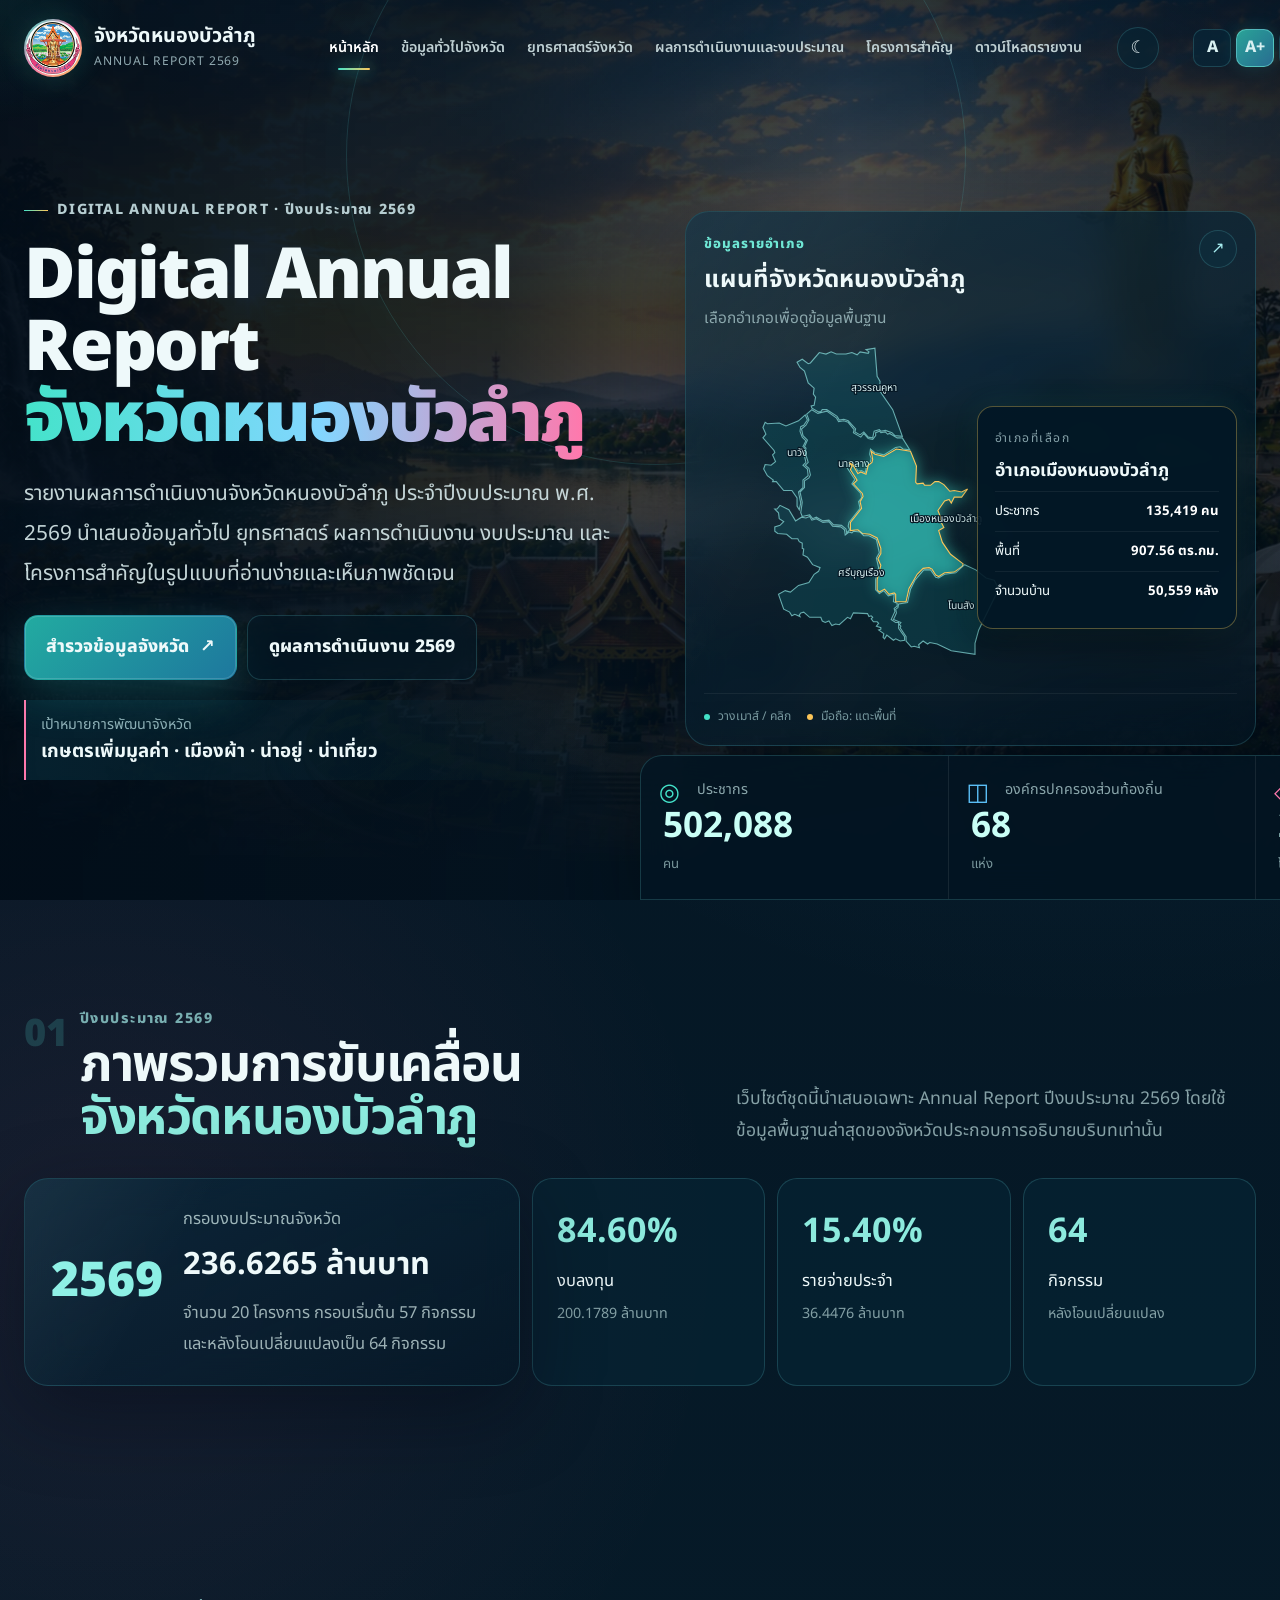
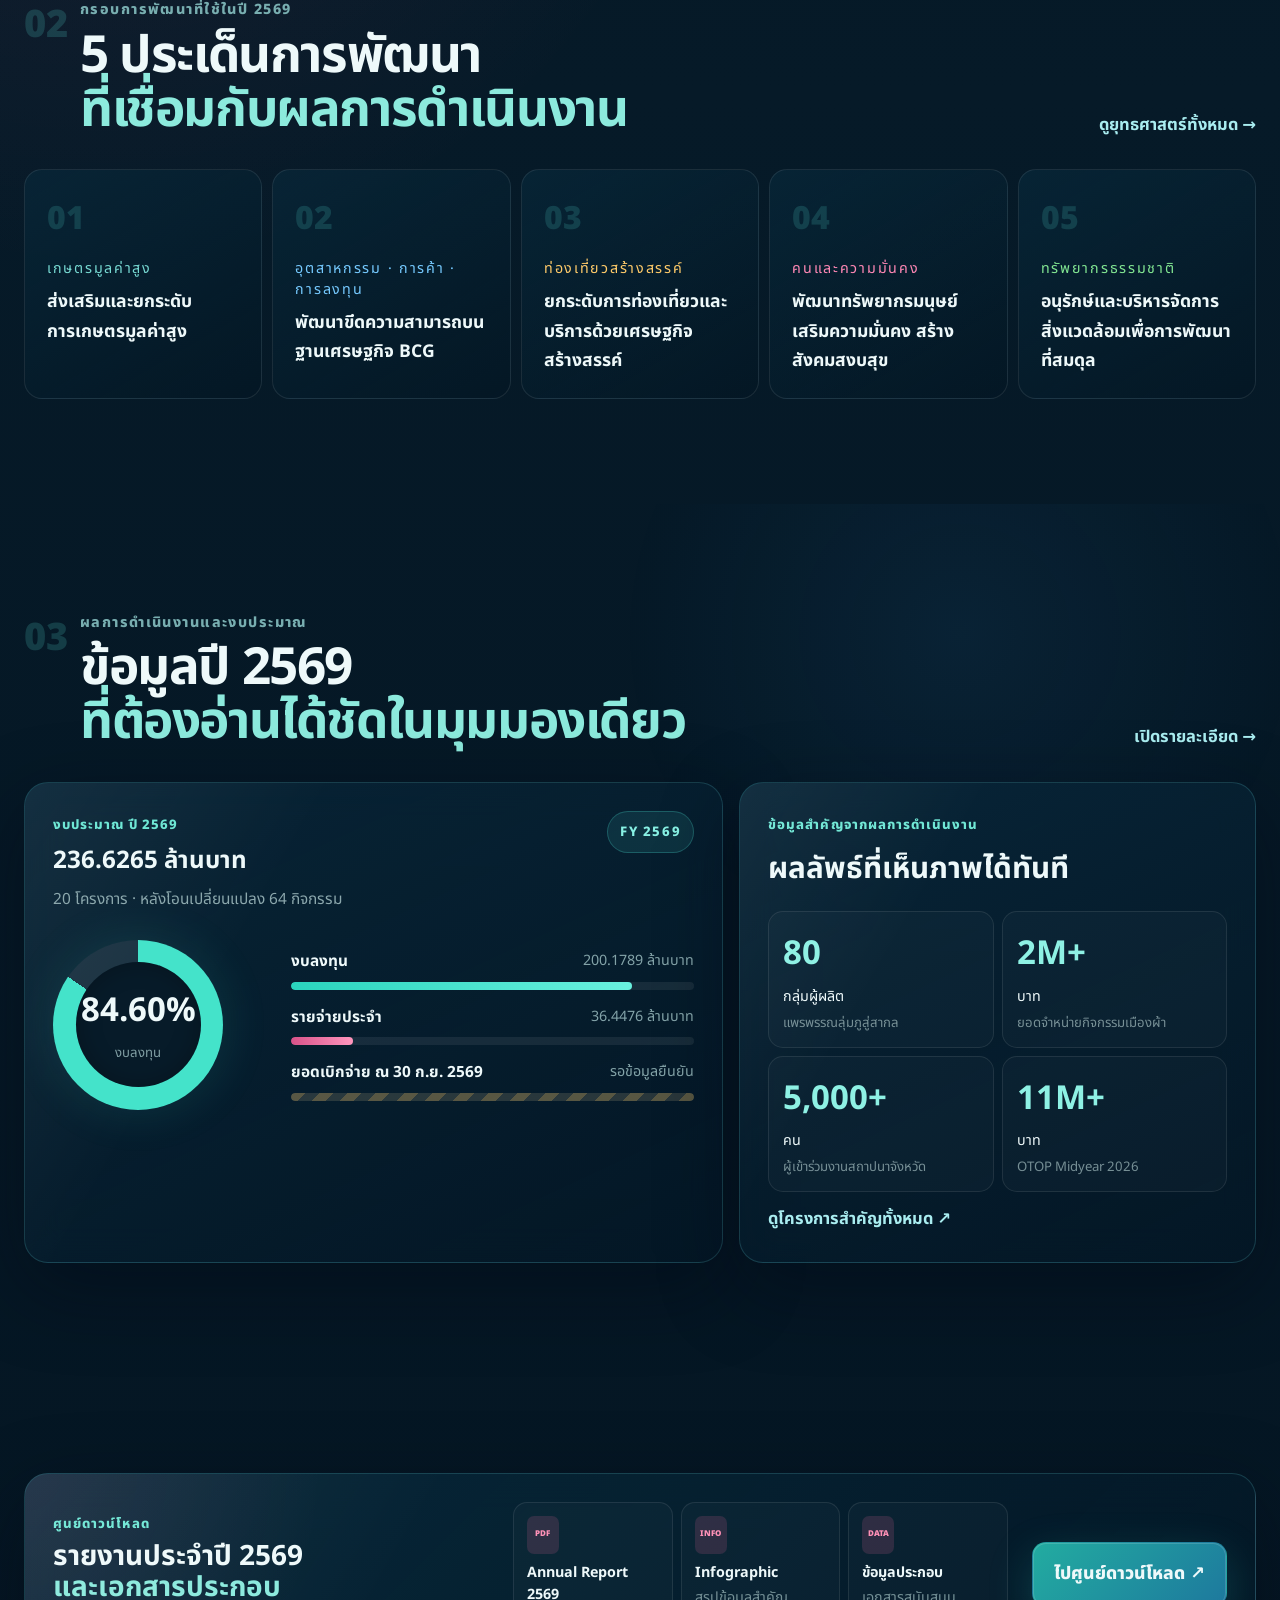
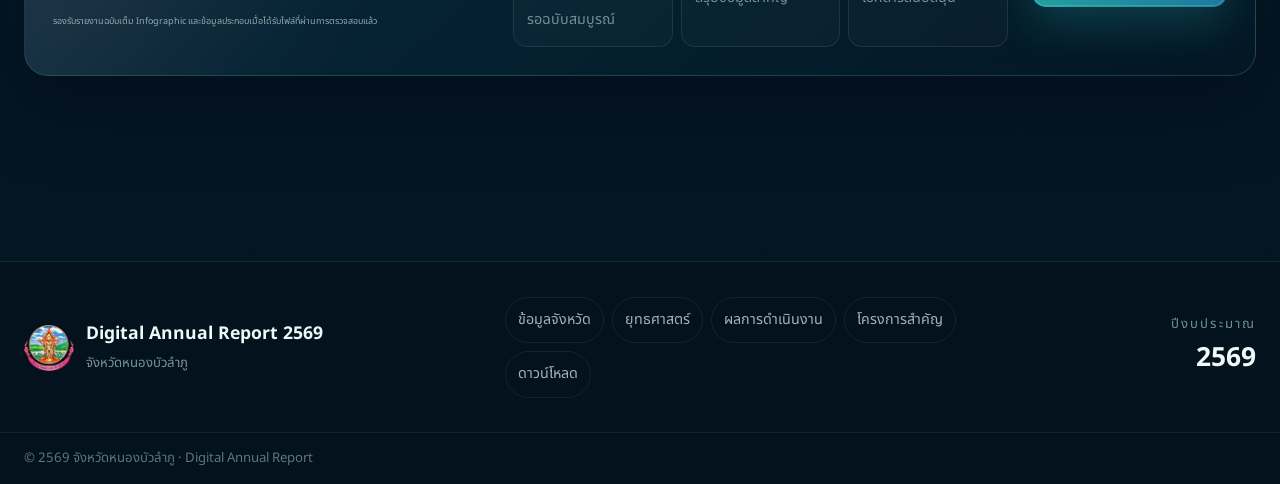
==== commit 1acc39d9: "NBL-V2.4-DAY-NIGHT-THEME-PATCH" ====
--- a/index.html
+++ b/index.html
@@ -10,6 +10,17 @@
 <link rel="icon" href="/favicon.ico" sizes="any">
 <link rel="icon" type="image/png" sizes="32x32" href="assets/images/logo/favicon-32x32.png">
 <link rel="apple-touch-icon" sizes="180x180" href="assets/images/logo/apple-touch-icon.png">
+<script>
+(function(){
+  try{
+    var saved=localStorage.getItem('nblThemeChoice');
+    var h=new Date().getHours();
+    var theme=(saved==='day'||saved==='night')?saved:((h>=6&&h<18)?'day':'night');
+    document.documentElement.dataset.theme=theme;
+    document.documentElement.style.colorScheme=theme==='day'?'light':'dark';
+  }catch(e){document.documentElement.dataset.theme='night';}
+})();
+</script>
 <link rel="stylesheet" href="assets/css/styles.css">
 <title>Digital Annual Report จังหวัดหนองบัวลำภู พ.ศ. 2569</title>
 </head>
--- a/assets/css/styles.css
+++ b/assets/css/styles.css
@@ -477,3 +477,1429 @@
   .district-svg .map-region text{font-size:12px!important}
   .mobile-dock span{font-size:9px}
 }
+
+
+/* =========================================================
+   V2.2 — INTERACTIVE VISION EXPLORER
+   ========================================================= */
+.vision-explorer-section{
+  background:
+    radial-gradient(circle at 10% 12%,rgba(68,227,202,.08),transparent 22%),
+    radial-gradient(circle at 90% 14%,rgba(255,120,172,.07),transparent 20%),
+    linear-gradient(180deg,#041522,#061c2b 52%,#041522);
+}
+.vision-explorer{
+  display:grid;
+  grid-template-columns:330px 1fr;
+  gap:16px;
+  align-items:start;
+}
+.vision-tabs{
+  display:grid;
+  gap:9px;
+  position:sticky;
+  top:100px;
+}
+.vision-tab{
+  appearance:none;
+  width:100%;
+  min-height:120px;
+  border:1px solid var(--line);
+  border-radius:20px;
+  padding:17px 18px;
+  text-align:left;
+  color:var(--text);
+  background:linear-gradient(145deg,rgba(8,39,56,.76),rgba(4,23,37,.62));
+  cursor:pointer;
+  transition:.22s ease;
+  display:grid;
+  grid-template-columns:48px 1fr;
+  grid-template-rows:auto auto auto;
+  column-gap:12px;
+}
+.vision-tab:hover,.vision-tab:focus-visible{
+  transform:translateX(5px);
+  border-color:rgba(120,238,228,.42);
+  outline:none;
+}
+.vision-tab.active{
+  border-color:rgba(116,239,226,.55);
+  background:
+    radial-gradient(circle at 100% 0%,rgba(68,227,202,.12),transparent 38%),
+    linear-gradient(145deg,rgba(11,59,70,.9),rgba(5,29,44,.75));
+  box-shadow:0 18px 46px rgba(0,0,0,.22),inset 3px 0 0 var(--teal);
+}
+.vision-tab i{
+  grid-row:1/4;
+  align-self:start;
+  font-style:normal;
+  font-size:30px;
+  line-height:1;
+  font-weight:900;
+  color:rgba(116,239,226,.22);
+}
+.vision-tab span{
+  display:block;
+  font-size:calc(21px * var(--reader-scale));
+  line-height:1.35;
+  font-weight:800;
+}
+.vision-tab small{
+  display:block;
+  margin-top:3px;
+  font-size:calc(13px * var(--reader-scale));
+  color:#83a0a6;
+}
+.vision-tab b{
+  display:block;
+  margin-top:10px;
+  font-size:calc(13px * var(--reader-scale));
+  color:#77e8db;
+  font-weight:700;
+}
+.vision-tab u{text-decoration:none;margin-left:4px}
+
+.vision-detail{
+  padding:30px;
+  min-height:590px;
+}
+.vision-detail[hidden]{display:none!important}
+.vision-detail-head{
+  display:grid;
+  grid-template-columns:105px 1fr;
+  gap:22px;
+  padding-bottom:24px;
+  border-bottom:1px solid rgba(255,255,255,.07);
+}
+.vision-big-no{
+  width:94px;height:94px;border-radius:26px;
+  display:grid;place-items:center;
+  background:linear-gradient(145deg,rgba(68,227,202,.18),rgba(68,227,202,.04));
+  border:1px solid rgba(68,227,202,.28);
+  font-size:42px;font-weight:900;color:#8ff2e6;
+}
+.textile-no{color:#ff9bc1;border-color:rgba(255,120,172,.3);background:linear-gradient(145deg,rgba(255,120,172,.16),rgba(255,120,172,.035))}
+.cyan-no{color:#84d6ff;border-color:rgba(95,198,255,.3);background:linear-gradient(145deg,rgba(95,198,255,.16),rgba(95,198,255,.035))}
+.gold-no{color:#ffd57a;border-color:rgba(255,200,90,.3);background:linear-gradient(145deg,rgba(255,200,90,.16),rgba(255,200,90,.035))}
+.vision-kicker{
+  display:block;
+  font-size:calc(16px * var(--reader-scale));
+  font-weight:800;
+  color:#76e4d7;
+  margin-bottom:6px;
+}
+.textile-kicker{color:#ff93bc}.cyan-kicker{color:#7dcfff}.gold-kicker{color:#ffd071}
+.vision-detail-head h3{
+  margin:0 0 10px;
+  max-width:900px;
+  font-size:calc(30px * var(--reader-scale));
+  line-height:1.42;
+  letter-spacing:-.4px;
+}
+.vision-detail-head h3 em{font-style:normal;color:#91eee3}
+.vision-detail-head p{
+  margin:0;
+  font-size:calc(17px * var(--reader-scale));
+  line-height:1.9;
+  color:#abc0c4;
+  max-width:1000px;
+}
+.vision-key-grid{
+  display:grid;
+  grid-template-columns:repeat(3,1fr);
+  gap:10px;
+  margin-top:22px;
+}
+.vision-key-grid article{
+  padding:19px;
+  border:1px solid rgba(255,255,255,.08);
+  border-radius:17px;
+  background:rgba(255,255,255,.025);
+}
+.vision-key-grid i,.vision-flow i{
+  font-style:normal;
+  display:block;
+  font-size:12px;
+  color:#69dfd3;
+  margin-bottom:9px;
+  font-weight:800;
+}
+.vision-key-grid b{
+  display:block;
+  font-size:calc(17px * var(--reader-scale));
+  margin-bottom:6px;
+}
+.vision-key-grid span{
+  font-size:calc(14px * var(--reader-scale));
+  line-height:1.7;
+  color:#91aaaf;
+}
+.vision-flow{
+  display:grid;
+  grid-template-columns:repeat(7,auto);
+  align-items:stretch;
+  gap:8px;
+  margin-top:24px;
+}
+.vision-flow>div{
+  flex:1;
+  min-width:0;
+  padding:18px;
+  border:1px solid rgba(255,120,172,.18);
+  border-radius:17px;
+  background:rgba(255,120,172,.035);
+}
+.vision-flow>em{
+  align-self:center;
+  font-style:normal;
+  font-size:24px;
+  color:#8ba3a9;
+}
+.vision-flow b{
+  display:block;
+  font-size:calc(17px * var(--reader-scale));
+  margin-bottom:6px;
+}
+.vision-flow span{
+  display:block;
+  font-size:calc(14px * var(--reader-scale));
+  line-height:1.65;
+  color:#92aaae;
+}
+.vision-callout{
+  margin-top:13px;
+  padding:17px 19px;
+  border-radius:16px;
+  border-left:4px solid var(--pink);
+  background:rgba(255,120,172,.06);
+}
+.vision-callout b{
+  display:block;
+  font-size:calc(16px * var(--reader-scale));
+  margin-bottom:4px;
+}
+.vision-callout span{
+  font-size:calc(14px * var(--reader-scale));
+  line-height:1.7;
+  color:#a9bec2;
+}
+.three-concept-grid{
+  display:grid;
+  grid-template-columns:repeat(3,1fr);
+  gap:11px;
+  margin-top:24px;
+}
+.three-concept-grid article{
+  padding:22px;
+  border:1px solid rgba(95,198,255,.17);
+  border-radius:20px;
+  background:linear-gradient(155deg,rgba(14,51,67,.68),rgba(5,27,42,.62));
+}
+.tourism-concepts article{border-color:rgba(255,200,90,.18)}
+.concept-icon{
+  width:54px;height:54px;
+  display:grid;place-items:center;
+  border-radius:16px;
+  background:rgba(95,198,255,.11);
+  border:1px solid rgba(95,198,255,.22);
+  color:#91d9ff;
+  font-size:25px;font-weight:900;
+  margin-bottom:13px;
+}
+.tourism-concepts .concept-icon{
+  background:rgba(255,200,90,.10);
+  border-color:rgba(255,200,90,.22);
+  color:#ffd57d;
+}
+.three-concept-grid small{
+  font-size:calc(12px * var(--reader-scale));
+  color:#7f9ba1;
+}
+.three-concept-grid h4{
+  margin:3px 0 8px;
+  font-size:calc(25px * var(--reader-scale));
+}
+.three-concept-grid p{
+  margin:0 0 13px;
+  min-height:105px;
+  font-size:calc(15px * var(--reader-scale));
+  line-height:1.8;
+  color:#9eb4b8;
+}
+.three-concept-grid ul{
+  margin:0;padding:0;list-style:none;
+  display:grid;gap:6px;
+}
+.three-concept-grid li{
+  position:relative;
+  padding-left:18px;
+  font-size:calc(14px * var(--reader-scale));
+  line-height:1.55;
+  color:#bdced1;
+}
+.three-concept-grid li:before{
+  content:"";
+  position:absolute;left:0;top:.62em;
+  width:7px;height:7px;border-radius:50%;
+  background:var(--teal);
+  box-shadow:0 0 9px rgba(68,227,202,.4);
+}
+.tourism-concepts li:before{background:var(--gold);box-shadow:0 0 9px rgba(255,200,90,.4)}
+.strategy-issues-after-vision{
+  background:linear-gradient(180deg,#041522,#061a29);
+}
+
+/* Smooth panel reveal when changing vision */
+.vision-detail.vision-enter{
+  animation:visionPanelIn .38s cubic-bezier(.2,.7,.2,1);
+}
+@keyframes visionPanelIn{
+  from{opacity:0;transform:translateY(12px)}
+  to{opacity:1;transform:none}
+}
+
+@media(max-width:1180px){
+  .vision-explorer{grid-template-columns:1fr}
+  .vision-tabs{
+    position:static;
+    grid-template-columns:repeat(2,1fr);
+  }
+  .vision-tab{min-height:108px}
+  .vision-key-grid{grid-template-columns:repeat(2,1fr)}
+  .vision-flow{
+    grid-template-columns:1fr;
+  }
+  .vision-flow>em{
+    transform:rotate(90deg);
+    justify-self:center;
+  }
+}
+@media(max-width:720px){
+  .vision-tabs{grid-template-columns:1fr 1fr;gap:7px}
+  .vision-tab{
+    min-height:112px;
+    padding:14px;
+    grid-template-columns:36px 1fr;
+  }
+  .vision-tab i{font-size:24px}
+  .vision-tab span{font-size:calc(17px * var(--reader-scale))}
+  .vision-tab small{font-size:calc(11px * var(--reader-scale))}
+  .vision-tab b{font-size:calc(11px * var(--reader-scale))}
+  .vision-detail{padding:19px;min-height:0}
+  .vision-detail-head{grid-template-columns:1fr}
+  .vision-big-no{width:70px;height:70px;border-radius:20px;font-size:32px}
+  .vision-detail-head h3{font-size:calc(24px * var(--reader-scale))}
+  .vision-detail-head p{font-size:calc(15px * var(--reader-scale))}
+  .vision-key-grid,.three-concept-grid{grid-template-columns:1fr}
+  .three-concept-grid p{min-height:0}
+}
+
+
+/* =========================================================
+   V2.3 — DEFINITIVE MOBILE RESPONSIVE FIX
+   This block intentionally comes LAST to win the cascade.
+   ========================================================= */
+@media (max-width:780px){
+
+  html,body{
+    max-width:100%;
+    overflow-x:hidden;
+  }
+  .accessible-2569 main,
+  .accessible-2569 main *{
+    min-width:0;
+  }
+  .accessible-2569 h1,
+  .accessible-2569 h2,
+  .accessible-2569 h3,
+  .accessible-2569 h4,
+  .accessible-2569 p,
+  .accessible-2569 span,
+  .accessible-2569 b,
+  .accessible-2569 small{
+    overflow-wrap:break-word;
+  }
+  .container{
+    width:calc(100% - 24px);
+  }
+
+  /* Header */
+  .header-inner{
+    height:68px!important;
+    gap:10px;
+  }
+  .site-header.scrolled .header-inner{
+    height:64px!important;
+  }
+  .brand{
+    min-width:0!important;
+    flex:1 1 auto;
+    gap:9px;
+    overflow:hidden;
+  }
+  .brand-logo{
+    flex:0 0 42px;
+    width:42px!important;
+    height:42px!important;
+  }
+  .brand>span:last-child{
+    min-width:0;
+    overflow:hidden;
+  }
+  .brand b{
+    font-size:15px!important;
+    white-space:nowrap;
+    overflow:hidden;
+    text-overflow:ellipsis;
+  }
+  .brand small{
+    font-size:9px!important;
+    white-space:nowrap;
+  }
+  .menu-toggle{
+    display:block;
+    flex:0 0 40px;
+    width:40px!important;
+    height:40px!important;
+    margin-left:0;
+  }
+  .reader-controls{display:none!important}
+  .mobile-sheet{
+    display:block;
+    top:74px!important;
+    left:8px!important;
+    right:8px!important;
+    bottom:auto!important;
+    max-height:calc(100dvh - 90px);
+    overflow-y:auto;
+    overscroll-behavior:contain;
+  }
+  .mobile-reader{
+    position:sticky;
+    top:0;
+    z-index:2;
+    background:rgba(3,19,31,.96);
+  }
+  .mobile-reader b{font-size:14px}
+  .mobile-sheet a{
+    padding:15px 13px;
+  }
+  .mobile-sheet span{
+    font-size:16px;
+    line-height:1.45;
+  }
+
+  /* Bottom dock */
+  body{
+    padding-bottom:82px;
+  }
+  .mobile-dock{
+    display:grid;
+    left:7px;
+    right:7px;
+    bottom:max(7px, env(safe-area-inset-bottom));
+    height:66px;
+    border-radius:18px;
+    padding:5px 3px;
+  }
+  .mobile-dock a{
+    min-width:0;
+    overflow:hidden;
+  }
+  .mobile-dock i{
+    font-size:17px;
+  }
+  .mobile-dock span{
+    display:block;
+    max-width:100%;
+    font-size:8.5px!important;
+    line-height:1.2;
+    white-space:nowrap;
+    overflow:hidden;
+    text-overflow:ellipsis;
+  }
+
+  /* HOME HERO — normal flow, no absolute stacking */
+  .hero{
+    min-height:0!important;
+    padding:94px 0 28px!important;
+    overflow:visible;
+  }
+  .hero-bg{
+    inset:0!important;
+    transform:none!important;
+    background-position:47% center;
+  }
+  .hero-shade{
+    background:
+      linear-gradient(180deg,rgba(2,13,24,.90) 0%,rgba(3,17,29,.73) 42%,rgba(3,18,30,.76) 72%,#041522 100%)!important;
+  }
+  .hero-orbit{display:none}
+  .hero-grid{
+    grid-template-columns:1fr!important;
+    gap:18px!important;
+  }
+  .hero-copy{
+    padding:26px 0 4px!important;
+  }
+  .hero-copy h1{
+    font-size:42px!important;
+    line-height:1.08;
+    letter-spacing:-1px;
+    margin:14px 0 16px;
+  }
+  .eyebrow{
+    font-size:12px!important;
+    line-height:1.45;
+  }
+  .hero-lead{
+    font-size:17px!important;
+    line-height:1.85!important;
+  }
+  .hero-actions{
+    display:grid;
+    grid-template-columns:1fr;
+    gap:9px;
+  }
+  .hero-actions .btn{
+    width:100%;
+    min-height:54px;
+  }
+  .vision-chip{
+    margin-top:15px;
+  }
+  .vision-chip small{
+    font-size:13px!important;
+  }
+  .vision-chip b{
+    font-size:16px!important;
+  }
+
+  /* Mobile map: tooltip moves below map instead of covering it */
+  .hero-map{
+    margin:8px 0 0!important;
+    padding:14px!important;
+    align-self:stretch;
+  }
+  .hero-map .panel-head h2{
+    font-size:20px!important;
+  }
+  .hero-map .panel-head p{
+    font-size:13px!important;
+  }
+  .hero-map-body{
+    min-height:0!important;
+    padding-top:8px;
+  }
+  .map-compact{
+    width:100%!important;
+    height:275px!important;
+  }
+  .map-tooltip{
+    position:static!important;
+    width:100%!important;
+    margin-top:7px;
+    padding:14px!important;
+  }
+  .map-tooltip small{
+    font-size:11px!important;
+  }
+  .map-tooltip>b{
+    font-size:16px!important;
+  }
+  .map-tooltip div{
+    font-size:13px!important;
+  }
+  .map-legend{
+    display:flex!important;
+    flex-wrap:wrap;
+    font-size:11px!important;
+    gap:9px;
+  }
+
+  /* KPI now participates in normal document flow */
+  .kpi-dock{
+    position:relative!important;
+    left:auto!important;
+    bottom:auto!important;
+    transform:none!important;
+    width:calc(100% - 24px)!important;
+    margin:14px auto 0!important;
+    grid-template-columns:1fr 1fr!important;
+    border-radius:18px!important;
+    z-index:5;
+  }
+  .kpi-dock article{
+    min-height:112px!important;
+    padding:17px!important;
+  }
+  .kpi-dock article:nth-child(2){
+    border-right:0;
+  }
+  .kpi-dock article:nth-child(-n+2){
+    border-bottom:1px solid rgba(255,255,255,.07);
+  }
+  .kpi-dock small{
+    margin-left:30px;
+    font-size:12px!important;
+    line-height:1.45;
+  }
+  .kpi-dock b{
+    font-size:25px!important;
+  }
+  .kpi-dock em{
+    font-size:11px!important;
+  }
+  .kpi-icon{
+    left:15px;
+    top:15px;
+    font-size:21px!important;
+  }
+
+  /* All sections */
+  .section{
+    padding:68px 0!important;
+  }
+  .section-heading{
+    display:block!important;
+    margin-bottom:24px;
+  }
+  .section-heading>div{
+    padding-left:43px!important;
+  }
+  .section-no{
+    font-size:29px!important;
+  }
+  .section-heading h2{
+    font-size:35px!important;
+    line-height:1.14;
+  }
+  .section-heading>p{
+    margin:14px 0 0!important;
+    max-width:none!important;
+    font-size:15.5px!important;
+    line-height:1.8;
+  }
+  .text-link,.inline-link{
+    display:inline-block;
+    margin-top:12px;
+    font-size:15px!important;
+  }
+
+  /* FY2569 summary */
+  .fy69-summary-grid{
+    grid-template-columns:1fr!important;
+  }
+  .fy69-main{
+    grid-column:auto!important;
+    grid-template-columns:1fr!important;
+    gap:9px!important;
+    padding:21px!important;
+  }
+  .fy69-year{
+    font-size:38px!important;
+  }
+  .fy69-main h3{
+    font-size:25px!important;
+  }
+  .fy69-main p{
+    font-size:15px!important;
+  }
+  .fy69-summary-grid>article:not(.fy69-main){
+    padding:20px!important;
+  }
+
+  /* Strategy preview cards on homepage */
+  .strategy-pillars,
+  .strategy-pillars.senior{
+    display:grid!important;
+    grid-template-columns:1fr!important;
+    overflow:visible!important;
+    gap:9px!important;
+  }
+  .pillar{
+    min-width:0!important;
+    min-height:0!important;
+    padding:19px!important;
+  }
+  .pillar span{
+    font-size:14px!important;
+  }
+  .pillar b{
+    font-size:16px!important;
+  }
+
+  /* Dashboard */
+  .dashboard-grid,
+  .budget-command{
+    grid-template-columns:1fr!important;
+  }
+  .budget-glass,.impact-glass,
+  .budget-primary,.activity-change{
+    padding:20px!important;
+  }
+  .budget-visual,
+  .budget-command-body{
+    grid-template-columns:1fr!important;
+    gap:18px!important;
+  }
+  .donut,.donut.large{
+    width:165px!important;
+    height:165px!important;
+    margin:auto!important;
+  }
+  .donut:after{
+    width:119px!important;
+    height:119px!important;
+  }
+  .impact-mini-grid{
+    grid-template-columns:1fr 1fr!important;
+  }
+
+  /* Subhero pages */
+  .subhero{
+    min-height:0!important;
+    padding:105px 0 48px!important;
+  }
+  .subhero-grid{
+    grid-template-columns:1fr!important;
+    gap:20px!important;
+    min-height:0!important;
+  }
+  .subhero h1{
+    font-size:40px!important;
+    line-height:1.1;
+    letter-spacing:-.8px;
+  }
+  .subhero p{
+    font-size:17px!important;
+    line-height:1.85!important;
+  }
+  .subhero-stats{
+    grid-template-columns:1fr 1fr!important;
+    gap:8px!important;
+  }
+  .subhero-stats div{
+    padding:15px!important;
+  }
+  .subhero-stats div:nth-child(3){
+    grid-column:1/-1;
+  }
+  .subhero-stats small{
+    font-size:12px!important;
+  }
+  .subhero-stats b{
+    font-size:25px!important;
+  }
+  .subhero-stats span{
+    font-size:11px!important;
+  }
+  .vision-orb,.budget-orb{
+    width:165px!important;
+    height:165px!important;
+    justify-self:start!important;
+  }
+  .vision-orb b{
+    font-size:20px!important;
+  }
+  .budget-orb b{
+    font-size:38px!important;
+  }
+
+  /* Overview */
+  .general-fact-grid{
+    grid-template-columns:1fr!important;
+  }
+  .general-fact-grid article{
+    padding:20px!important;
+  }
+  .map-page-grid{
+    grid-template-columns:1fr!important;
+  }
+  .map-page{
+    min-height:0!important;
+    padding:12px!important;
+  }
+  .map-page svg{
+    width:100%!important;
+    height:auto!important;
+    max-height:440px;
+  }
+  .district-insight{
+    min-height:0!important;
+    padding:20px!important;
+  }
+  .district-data{
+    grid-template-columns:1fr 1fr!important;
+  }
+  .trend-grid{
+    grid-template-columns:1fr!important;
+  }
+  .trend-card{
+    min-height:0!important;
+    padding:20px!important;
+  }
+  .spark{
+    height:68px!important;
+  }
+
+  /* Strategy V2.2 Vision Explorer */
+  .vision-explorer{
+    grid-template-columns:1fr!important;
+    gap:10px!important;
+  }
+  .vision-tabs{
+    position:static!important;
+    grid-template-columns:1fr 1fr!important;
+    gap:8px!important;
+  }
+  .vision-tab{
+    min-height:0!important;
+    padding:14px!important;
+    grid-template-columns:34px 1fr!important;
+    column-gap:8px!important;
+    border-radius:16px!important;
+  }
+  .vision-tab i{
+    font-size:23px!important;
+  }
+  .vision-tab span{
+    font-size:17px!important;
+    line-height:1.35!important;
+  }
+  .vision-tab small,
+  .vision-tab b{
+    font-size:11.5px!important;
+  }
+  .vision-detail{
+    min-height:0!important;
+    padding:18px!important;
+  }
+  .vision-detail-head{
+    grid-template-columns:1fr!important;
+    gap:13px!important;
+    padding-bottom:18px!important;
+  }
+  .vision-big-no{
+    width:66px!important;
+    height:66px!important;
+    border-radius:18px!important;
+    font-size:29px!important;
+  }
+  .vision-detail-head h3{
+    font-size:24px!important;
+    line-height:1.45!important;
+  }
+  .vision-detail-head p{
+    font-size:15.5px!important;
+    line-height:1.85!important;
+  }
+  .vision-key-grid,
+  .three-concept-grid{
+    grid-template-columns:1fr!important;
+  }
+  .vision-key-grid article,
+  .three-concept-grid article{
+    padding:17px!important;
+  }
+  .vision-key-grid b{
+    font-size:17px!important;
+  }
+  .vision-key-grid span,
+  .three-concept-grid p,
+  .three-concept-grid li{
+    font-size:14.5px!important;
+  }
+  .vision-flow{
+    grid-template-columns:1fr!important;
+    gap:6px!important;
+  }
+  .vision-flow>div{
+    padding:17px!important;
+  }
+  .vision-flow>em{
+    transform:rotate(90deg)!important;
+    justify-self:center!important;
+    line-height:1;
+  }
+
+  /* Strategy issues / mission / indicators */
+  .issue-block{
+    grid-template-columns:52px 1fr!important;
+    gap:13px!important;
+    padding:17px!important;
+  }
+  .issue-block i{
+    font-size:31px!important;
+  }
+  .issue-block h3{
+    font-size:20px!important;
+  }
+  .issue-block p{
+    font-size:15px!important;
+  }
+  .mission-list{
+    padding:12px!important;
+  }
+  .mission-list div{
+    grid-template-columns:40px 1fr!important;
+    gap:9px!important;
+    padding:14px 8px!important;
+  }
+  .mission-list span{
+    font-size:16px!important;
+  }
+  .indicator-grid{
+    grid-template-columns:1fr!important;
+  }
+  .indicator-grid article{
+    padding:19px!important;
+  }
+
+  /* Results */
+  .activity-flow{
+    grid-template-columns:1fr!important;
+    gap:7px!important;
+  }
+  .activity-flow>i{
+    transform:rotate(90deg);
+    justify-self:center;
+    line-height:1;
+  }
+  .pending-grid{
+    grid-template-columns:1fr!important;
+  }
+  .result-area-list article{
+    grid-template-columns:45px 1fr!important;
+    gap:12px!important;
+    padding:17px!important;
+  }
+  .result-area-list i{
+    font-size:30px!important;
+  }
+  .result-area-list h3{
+    font-size:21px!important;
+  }
+  .result-area-list p{
+    font-size:15px!important;
+  }
+  .challenge-grid{
+    grid-template-columns:1fr!important;
+  }
+  .challenge-grid article{
+    padding:19px!important;
+  }
+
+  /* Projects */
+  .project-area-grid{
+    grid-template-columns:1fr!important;
+  }
+  .project-feature,
+  .project-feature.reverse{
+    grid-template-columns:1fr!important;
+    direction:ltr!important;
+  }
+  .feature-photo{
+    min-height:205px!important;
+  }
+  .project-feature>div:last-child{
+    padding:18px!important;
+  }
+  .project-feature h2{
+    font-size:24px!important;
+  }
+  .project-feature p,
+  .project-card p{
+    font-size:15px!important;
+  }
+  .project-card{
+    min-height:0!important;
+    padding:19px!important;
+  }
+  .project-card h3{
+    font-size:23px!important;
+  }
+  .project-numbers{
+    flex-wrap:wrap;
+  }
+
+  /* Download */
+  .download-panel{
+    grid-template-columns:1fr!important;
+    padding:19px!important;
+  }
+  .doc-cards{
+    display:grid!important;
+    grid-template-columns:1fr!important;
+    overflow:visible!important;
+  }
+  .doc-cards div{
+    min-width:0!important;
+  }
+  .download-feature{
+    grid-template-columns:1fr!important;
+    gap:14px!important;
+    padding:19px!important;
+  }
+  .download-feature button{
+    grid-column:auto!important;
+    width:100%;
+  }
+  .download-small-grid{
+    grid-template-columns:1fr!important;
+  }
+
+  /* Footer */
+  .site-footer{
+    margin-top:45px!important;
+  }
+  .footer-top{
+    grid-template-columns:1fr!important;
+    min-height:0!important;
+    gap:20px!important;
+    padding:28px 0!important;
+  }
+  .footer-horizon{
+    text-align:left!important;
+  }
+  .footer-links{
+    gap:7px!important;
+  }
+  .footer-links a{
+    font-size:13px!important;
+  }
+  .footer-bottom{
+    font-size:11px!important;
+    padding-bottom:84px!important;
+  }
+}
+
+/* Narrow phones: 320–420px */
+@media (max-width:420px){
+  .container{
+    width:calc(100% - 20px);
+  }
+  .brand b{
+    font-size:14px!important;
+  }
+  .brand small{
+    font-size:8px!important;
+  }
+  .hero-copy h1{
+    font-size:37px!important;
+  }
+  .subhero h1{
+    font-size:37px!important;
+  }
+  .section-heading h2{
+    font-size:32px!important;
+  }
+  .kpi-dock{
+    width:calc(100% - 20px)!important;
+  }
+  .kpi-dock article{
+    min-height:108px!important;
+    padding:15px!important;
+  }
+  .kpi-dock b{
+    font-size:23px!important;
+  }
+  .subhero-stats{
+    grid-template-columns:1fr!important;
+  }
+  .subhero-stats div:nth-child(3){
+    grid-column:auto;
+  }
+  .district-data{
+    grid-template-columns:1fr!important;
+  }
+  .impact-mini-grid{
+    grid-template-columns:1fr!important;
+  }
+  .vision-tabs{
+    grid-template-columns:1fr!important;
+  }
+  .vision-tab{
+    min-height:84px!important;
+  }
+  .vision-tab b{
+    margin-top:5px!important;
+  }
+  .fy69-main{
+    grid-template-columns:1fr!important;
+  }
+  .result-area-list article{
+    grid-template-columns:1fr!important;
+  }
+  .result-area-list i{
+    margin-bottom:-5px;
+  }
+  .mobile-dock span{
+    font-size:7.5px!important;
+  }
+}
+
+/* Landscape phones / small tablets */
+@media (min-width:421px) and (max-width:780px) and (orientation:landscape){
+  .hero-copy h1{font-size:38px!important}
+  .hero-grid{grid-template-columns:1fr!important}
+  .vision-tabs{grid-template-columns:repeat(4,1fr)!important}
+  .vision-tab{grid-template-columns:1fr!important;text-align:center}
+  .vision-tab i{grid-row:auto!important}
+}
+
+
+/* =========================================================
+   V2.4 — DAY / NIGHT THEME
+   Day = Pink / Ivory / Rose Gold
+   Night = existing Navy / Teal innovation theme
+   ========================================================= */
+
+/* Theme toggle UI */
+.theme-toggle{
+  flex:0 0 auto;
+  height:42px;
+  min-width:104px;
+  display:inline-flex;
+  align-items:center;
+  justify-content:center;
+  gap:7px;
+  padding:0 12px;
+  border:1px solid var(--line);
+  border-radius:999px;
+  background:rgba(7,35,51,.72);
+  color:var(--text);
+  cursor:pointer;
+  font:inherit;
+  font-size:12px;
+  font-weight:800;
+  transition:.22s ease;
+}
+.theme-toggle:hover{transform:translateY(-1px);border-color:rgba(111,235,224,.45)}
+.theme-toggle i{font-style:normal;font-size:17px;line-height:1}
+.mobile-theme-row{
+  display:flex;align-items:center;gap:7px;
+  padding:12px;border-bottom:1px solid rgba(255,255,255,.08);
+}
+.mobile-theme-row>b{margin-right:auto;font-size:14px}
+.mobile-theme-row button{
+  min-height:40px;padding:8px 11px;border-radius:12px;border:1px solid var(--line);
+  background:rgba(8,38,56,.72);color:var(--text);font:inherit;font-size:12px;font-weight:800;
+  display:flex;align-items:center;gap:5px;
+}
+.mobile-theme-row button i{font-style:normal;font-size:16px}
+.mobile-theme-row button.active{box-shadow:0 0 20px rgba(68,227,202,.14);border-color:rgba(108,237,224,.45)}
+
+/* DAY THEME TOKENS */
+html[data-theme="day"]{
+  --bg:#fff7fa;
+  --bg2:#fffdfd;
+  --panel:rgba(255,255,255,.82);
+  --panel2:rgba(255,249,251,.92);
+  --line:rgba(201,70,116,.20);
+  --line2:rgba(106,70,82,.10);
+  --text:#38232d;
+  --muted:#745d66;
+  --teal:#138a82;
+  --cyan:#2b84b8;
+  --pink:#df4f86;
+  --gold:#b97a12;
+  --green:#3c8e58;
+  --shadow:0 24px 65px rgba(111,52,74,.14);
+}
+html[data-theme="day"] body{
+  background:
+    radial-gradient(circle at 12% 4%,rgba(255,156,192,.22),transparent 24%),
+    radial-gradient(circle at 90% 14%,rgba(255,211,226,.34),transparent 26%),
+    linear-gradient(180deg,#fff8fb 0%,#fffdfd 46%,#fff4f8 100%);
+  color:var(--text);
+}
+html[data-theme="day"] .ambient-grid{
+  opacity:.23;
+  background-image:linear-gradient(rgba(205,74,121,.06) 1px,transparent 1px),linear-gradient(90deg,rgba(205,74,121,.055) 1px,transparent 1px);
+}
+html[data-theme="day"] .cursor-glow{background:radial-gradient(circle,rgba(225,82,135,.10),transparent 68%)}
+
+/* Day header */
+html[data-theme="day"] .site-header{color:#452d37}
+html[data-theme="day"] .site-header.scrolled{
+  background:rgba(255,248,251,.88);
+  border-bottom-color:rgba(203,79,123,.16);
+  box-shadow:0 8px 34px rgba(116,54,77,.08);
+}
+html[data-theme="day"] .brand small{color:#826a73}
+html[data-theme="day"] .desktop-nav a{color:#674f58}
+html[data-theme="day"] .desktop-nav a:hover{color:#b62f65;background:rgba(220,73,128,.07)}
+html[data-theme="day"] .desktop-nav a.active{color:#a92e5c}
+html[data-theme="day"] .desktop-nav a.active:after{background:linear-gradient(90deg,#e64c86,#f0a9c2);box-shadow:0 0 14px rgba(230,76,134,.28)}
+html[data-theme="day"] .theme-toggle,
+html[data-theme="day"] .reader-controls button,
+html[data-theme="day"] .menu-toggle{
+  background:rgba(255,255,255,.76);color:#6a4051;border-color:rgba(198,68,114,.18);
+  box-shadow:0 7px 20px rgba(125,61,84,.07);
+}
+html[data-theme="day"] .theme-toggle{background:linear-gradient(135deg,#fff,#fff0f5)}
+html[data-theme="day"] .reader-controls>span{color:#745963}
+html[data-theme="day"] .reader-controls button.active{
+  color:#fff;background:linear-gradient(135deg,#e6588b,#c93d73);border-color:#d34a7c;
+}
+html[data-theme="day"] .menu-toggle span{background:#6b4051}
+html[data-theme="day"] .mobile-sheet{
+  background:rgba(255,249,251,.96);border-color:rgba(202,74,119,.18);box-shadow:0 18px 55px rgba(98,44,65,.18);
+}
+html[data-theme="day"] .mobile-reader,
+html[data-theme="day"] .mobile-theme-row{background:rgba(255,249,251,.98);border-bottom-color:rgba(112,65,81,.09)}
+html[data-theme="day"] .mobile-reader b,
+html[data-theme="day"] .mobile-theme-row b{color:#4c303b}
+html[data-theme="day"] .mobile-reader button,
+html[data-theme="day"] .mobile-theme-row button{background:#fff;color:#6b4554;border-color:rgba(197,75,116,.17)}
+html[data-theme="day"] .mobile-theme-row button.active{color:#fff;background:linear-gradient(135deg,#ea5d91,#cc3d73);border-color:#cf4677;box-shadow:0 8px 22px rgba(206,67,117,.18)}
+html[data-theme="day"] .mobile-sheet a{border-bottom-color:rgba(108,64,80,.08)}
+html[data-theme="day"] .mobile-sheet a i{color:#cf4678}
+html[data-theme="day"] .mobile-sheet a span{color:#553743}
+html[data-theme="day"] .mobile-sheet a.active span{color:#b73264}
+
+/* Day hero */
+html[data-theme="day"] .hero-bg{filter:saturate(.94) brightness(1.04)}
+html[data-theme="day"] .hero-shade{
+  background:
+    linear-gradient(90deg,rgba(255,249,251,.96) 0%,rgba(255,244,248,.89) 38%,rgba(255,242,247,.46) 66%,rgba(255,246,249,.68) 100%),
+    linear-gradient(180deg,rgba(255,248,251,.42) 0%,rgba(255,246,249,.10) 50%,#fff7fa 97%);
+}
+html[data-theme="day"] .hero-orbit{border-color:rgba(215,70,121,.15)}
+html[data-theme="day"] .hero-copy h1{color:#39232d;text-shadow:0 1px 0 rgba(255,255,255,.5)}
+html[data-theme="day"] .hero-copy h1 em,
+html[data-theme="day"] .subhero h1 em{
+  background:linear-gradient(90deg,#d63871 0%,#e75e91 55%,#8b526f 100%);
+  -webkit-background-clip:text;background-clip:text;color:transparent;
+}
+html[data-theme="day"] .eyebrow{color:#8b5a6c}
+html[data-theme="day"] .eyebrow span{background:linear-gradient(90deg,#de4e83,#efb3c9)}
+html[data-theme="day"] .hero-lead{color:#604a53}
+html[data-theme="day"] .btn.glow{
+  color:#fff;background:linear-gradient(135deg,#e65389,#c93970);
+  box-shadow:0 14px 34px rgba(204,57,111,.22),inset 0 0 0 1px rgba(255,255,255,.2);
+}
+html[data-theme="day"] .btn.glass{color:#6b3b4e;background:rgba(255,255,255,.78);border-color:rgba(198,70,115,.17);box-shadow:0 9px 24px rgba(115,54,77,.08)}
+html[data-theme="day"] .vision-chip{border-left-color:#e04d84;background:linear-gradient(90deg,rgba(255,255,255,.78),transparent)}
+html[data-theme="day"] .vision-chip small{color:#9a6879}
+html[data-theme="day"] .vision-chip b{color:#4f3440}
+
+/* Day glass panels and common surfaces */
+html[data-theme="day"] .glass-panel,
+html[data-theme="day"] .pillar,
+html[data-theme="day"] .issue-block,
+html[data-theme="day"] .project-card,
+html[data-theme="day"] .project-tile,
+html[data-theme="day"] .general-fact-grid article,
+html[data-theme="day"] .indicator-grid article,
+html[data-theme="day"] .pending-grid article,
+html[data-theme="day"] .result-area-list article,
+html[data-theme="day"] .project-area-grid article,
+html[data-theme="day"] .fy69-summary-grid>article:not(.fy69-main),
+html[data-theme="day"] .three-concept-grid article,
+html[data-theme="day"] .vision-key-grid article,
+html[data-theme="day"] .vision-flow>div{
+  background:linear-gradient(150deg,rgba(255,255,255,.92),rgba(255,246,249,.80));
+  border-color:rgba(196,77,117,.15);
+  box-shadow:0 16px 38px rgba(116,55,78,.08);
+}
+html[data-theme="day"] .glass-panel:before{background:linear-gradient(120deg,rgba(255,255,255,.58),transparent 34%)}
+html[data-theme="day"] .panel-kicker,
+html[data-theme="day"] .vision-kicker,
+html[data-theme="day"] .issue-block span,
+html[data-theme="day"] .pillar span{color:#bd3b6c}
+html[data-theme="day"] .panel-head p,
+html[data-theme="day"] .section-heading>p,
+html[data-theme="day"] .fy69-main p,
+html[data-theme="day"] .issue-block p,
+html[data-theme="day"] .result-area-list p,
+html[data-theme="day"] .challenge-grid p,
+html[data-theme="day"] .project-card p,
+html[data-theme="day"] .project-feature p,
+html[data-theme="day"] .vision-detail-head p,
+html[data-theme="day"] .vision-key-grid span,
+html[data-theme="day"] .vision-flow span,
+html[data-theme="day"] .three-concept-grid p,
+html[data-theme="day"] .trend-card>p,
+html[data-theme="day"] .data-note span,
+html[data-theme="day"] .district-insight>p,
+html[data-theme="day"] .district-future span,
+html[data-theme="day"] .download-feature p,
+html[data-theme="day"] .download-small p{color:#725c65}
+html[data-theme="day"] .section-heading small{color:#a05470}
+html[data-theme="day"] .section-heading h2 em{color:#c73d70}
+html[data-theme="day"] .section-no{color:rgba(205,65,115,.20)}
+html[data-theme="day"] .text-link,
+html[data-theme="day"] .inline-link{color:#b83365}
+
+/* Day map */
+html[data-theme="day"] .map-tooltip{
+  background:rgba(255,253,253,.95);border-color:rgba(214,83,127,.22);
+  box-shadow:0 15px 34px rgba(91,45,62,.14);
+}
+html[data-theme="day"] .map-tooltip small{color:#9a6a7a}
+html[data-theme="day"] .map-tooltip>b,
+html[data-theme="day"] .map-tooltip strong{color:#3f2a33}
+html[data-theme="day"] .map-tooltip div{border-top-color:rgba(105,68,82,.09);color:#725864}
+html[data-theme="day"] .map-legend{color:#81656f;border-top-color:rgba(110,71,85,.09)}
+html[data-theme="day"] .district-svg .map-region path{
+  fill:rgba(57,148,146,.14)!important;stroke:rgba(47,127,129,.58)!important;
+}
+html[data-theme="day"] .district-svg .map-region text{
+  fill:#40555a!important;stroke:#fff!important;stroke-width:4px!important;
+}
+html[data-theme="day"] .district-svg .map-region:hover path,
+html[data-theme="day"] .district-svg .map-region.active path,
+html[data-theme="day"] .district-svg .map-region:focus path{
+  fill:rgba(229,83,135,.24)!important;stroke:#d8477d!important;filter:drop-shadow(0 0 7px rgba(216,71,125,.30));
+}
+html[data-theme="day"] .district-svg .map-region.active path{stroke:#b47a18!important}
+
+/* Day KPI */
+html[data-theme="day"] .kpi-dock{
+  background:rgba(255,251,252,.90);border-color:rgba(197,71,113,.16);
+  box-shadow:0 20px 48px rgba(103,49,70,.14);
+}
+html[data-theme="day"] .kpi-dock article{border-right-color:rgba(106,67,82,.09)}
+html[data-theme="day"] .kpi-dock small{color:#80636d}
+html[data-theme="day"] .kpi-dock b{color:#c93e72}
+html[data-theme="day"] .kpi-dock em{color:#876a74}
+html[data-theme="day"] .kpi-icon{color:#d9487d}
+html[data-theme="day"] .kpi-icon.cyan{color:#2785ae}
+html[data-theme="day"] .kpi-icon.pink{color:#d9487d}
+html[data-theme="day"] .kpi-icon.gold{color:#ad741b}
+
+/* Day specific sections */
+html[data-theme="day"] .fy69-focus,
+html[data-theme="day"] .stat-lab,
+html[data-theme="day"] .impact-wall-section,
+html[data-theme="day"] .projects-preview,
+html[data-theme="day"] .vision-explorer-section,
+html[data-theme="day"] .strategy-issues-after-vision{
+  background:linear-gradient(180deg,#fff7fa,#fffdfd 55%,#fff5f9);
+}
+html[data-theme="day"] .fy69-year,
+html[data-theme="day"] .fy69-summary-grid>article:not(.fy69-main) b,
+html[data-theme="day"] .general-fact-grid b,
+html[data-theme="day"] .indicator-grid b,
+html[data-theme="day"] .result-area-list i,
+html[data-theme="day"] .project-area-grid i,
+html[data-theme="day"] .vision-big-no{color:#cb3f72}
+html[data-theme="day"] .status-chip{color:#a52f5b;background:rgba(224,75,130,.08);border-color:rgba(201,65,114,.18)}
+html[data-theme="day"] .donut{
+  background:conic-gradient(#df4f86 0 84.6%,rgba(111,65,82,.09) 84.6%);
+  box-shadow:0 0 42px rgba(219,73,126,.10);
+}
+html[data-theme="day"] .donut:after{background:#fff9fb}
+html[data-theme="day"] .donut small{color:#80626d}
+html[data-theme="day"] .bar-stack i,
+html[data-theme="day"] .budget-lines i{background:rgba(112,68,83,.08)}
+html[data-theme="day"] .bar-stack u,
+html[data-theme="day"] .budget-lines u{background:linear-gradient(90deg,#dd4b82,#f190b3)}
+html[data-theme="day"] .bar-stack u.cyan{background:linear-gradient(90deg,#2c84b6,#72bfe5)}
+html[data-theme="day"] .impact-mini-grid div,
+html[data-theme="day"] .district-data div,
+html[data-theme="day"] .allocation-list div{background:rgba(255,255,255,.60);border-color:rgba(118,69,86,.09)}
+html[data-theme="day"] .impact-mini-grid b{color:#cb3e72}
+html[data-theme="day"] .impact-mini-grid small,
+html[data-theme="day"] .district-data small,
+html[data-theme="day"] .district-data span{color:#7a606a}
+
+/* Day subheroes */
+html[data-theme="day"] .strategy-subhero,
+html[data-theme="day"] .results-subhero,
+html[data-theme="day"] .downloads-subhero{
+  background:radial-gradient(circle at 78% 28%,rgba(255,161,193,.22),transparent 22%),linear-gradient(135deg,#fff3f7,#fffafc);
+}
+html[data-theme="day"] .subhero-mask{
+  background:linear-gradient(90deg,rgba(255,249,251,.97),rgba(255,246,249,.84) 50%,rgba(255,246,249,.58)),linear-gradient(180deg,rgba(255,249,251,.2),#fff7fa);
+}
+html[data-theme="day"] .subhero p{color:#67515a}
+html[data-theme="day"] .subhero-stats div{background:rgba(255,255,255,.78);border-color:rgba(198,76,116,.15);box-shadow:0 10px 26px rgba(108,51,72,.07)}
+html[data-theme="day"] .subhero-stats small,
+html[data-theme="day"] .subhero-stats span{color:#7b606a}
+html[data-theme="day"] .vision-orb,
+html[data-theme="day"] .budget-orb{
+  border-color:rgba(211,70,119,.24);background:radial-gradient(circle,rgba(255,169,198,.28),rgba(255,255,255,.50) 66%);
+  box-shadow:0 0 60px rgba(211,70,119,.10),inset 0 0 40px rgba(255,255,255,.52);
+}
+html[data-theme="day"] .vision-orb small,
+html[data-theme="day"] .budget-orb small{color:#a15c75}
+html[data-theme="day"] .budget-orb b{color:#c63c70}
+html[data-theme="day"] .budget-orb span{color:#7b606a}
+
+/* Day Vision Explorer */
+html[data-theme="day"] .vision-tab{
+  color:#462d38;background:linear-gradient(145deg,rgba(255,255,255,.92),rgba(255,244,248,.82));border-color:rgba(198,74,115,.14);box-shadow:0 10px 27px rgba(103,46,68,.06);
+}
+html[data-theme="day"] .vision-tab:hover{border-color:rgba(212,68,119,.32)}
+html[data-theme="day"] .vision-tab.active{
+  background:radial-gradient(circle at 100% 0%,rgba(232,91,143,.13),transparent 40%),linear-gradient(145deg,#fff,#fff1f6);
+  border-color:rgba(213,66,118,.35);box-shadow:0 16px 36px rgba(119,50,76,.11),inset 3px 0 0 #d7467c;
+}
+html[data-theme="day"] .vision-tab i{color:rgba(204,61,111,.25)}
+html[data-theme="day"] .vision-tab small{color:#826570}
+html[data-theme="day"] .vision-tab b{color:#b83365}
+html[data-theme="day"] .vision-detail-head{border-bottom-color:rgba(105,66,81,.09)}
+html[data-theme="day"] .vision-detail-head h3 em{color:#c63c70}
+html[data-theme="day"] .three-concept-grid small{color:#8d6e79}
+html[data-theme="day"] .three-concept-grid li{color:#5f4851}
+html[data-theme="day"] .three-concept-grid li:before{background:#d84a7e;box-shadow:0 0 8px rgba(216,74,126,.18)}
+html[data-theme="day"] .concept-icon{background:rgba(217,72,124,.08);border-color:rgba(207,65,115,.16);color:#c73d70}
+
+/* Day projects and downloads */
+html[data-theme="day"] .project-feature{background:rgba(255,252,253,.88);border-color:rgba(199,74,115,.14);box-shadow:0 15px 36px rgba(107,49,70,.08)}
+html[data-theme="day"] .project-feature small,
+html[data-theme="day"] .project-card>span{color:#b83465}
+html[data-theme="day"] .project-numbers b,
+html[data-theme="day"] .project-card>div b{color:#c73e72}
+html[data-theme="day"] .download-feature button{background:#fff;color:#86646f;border-color:rgba(197,73,113,.14)}
+html[data-theme="day"] .file-orb{background:linear-gradient(160deg,#e85a8e,#c43b70)}
+html[data-theme="day"] .download-small i{background:rgba(222,72,125,.08);color:#c43b70}
+
+/* Day footer + mobile dock */
+html[data-theme="day"] .site-footer{background:#fff5f9;border-top-color:rgba(198,73,114,.13);color:#4a303b}
+html[data-theme="day"] .footer-brand span,
+html[data-theme="day"] .footer-horizon small,
+html[data-theme="day"] .footer-bottom{color:#80636d}
+html[data-theme="day"] .footer-links a{color:#6e4e5b;border-color:rgba(111,67,83,.10);background:rgba(255,255,255,.55)}
+html[data-theme="day"] .footer-bottom{border-top-color:rgba(109,67,82,.09)}
+html[data-theme="day"] .mobile-dock{
+  background:rgba(255,249,251,.94);border-color:rgba(199,74,115,.18);box-shadow:0 16px 42px rgba(93,43,62,.18);
+}
+html[data-theme="day"] .mobile-dock a{color:#8b6975}
+html[data-theme="day"] .mobile-dock a.active{color:#c53b70}
+
+/* Day readability fixes for text that was explicitly light in Night mode */
+html[data-theme="day"] .accessible-2569 .tile-body p,
+html[data-theme="day"] .accessible-2569 .doc-cards span,
+html[data-theme="day"] .accessible-2569 .doc-cards b,
+html[data-theme="day"] .allocation>p,
+html[data-theme="day"] .activity-change p,
+html[data-theme="day"] .pending-grid small,
+html[data-theme="day"] .project-card>div small,
+html[data-theme="day"] .project-numbers span,
+html[data-theme="day"] .vision-callout span{color:#745b65}
+html[data-theme="day"] .doc-cards div{background:rgba(255,255,255,.62);border-color:rgba(115,70,86,.10)}
+html[data-theme="day"] .doc-cards b{color:#4a303a}
+html[data-theme="day"] .doc-cards span{color:#7a6069}
+
+/* Desktop width: keep theme + accessibility controls from crowding navigation */
+@media(max-width:1480px) and (min-width:1181px){
+  .theme-toggle{min-width:42px;width:42px;padding:0}
+  .theme-toggle span{display:none}
+  .reader-controls>span{display:none}
+  .desktop-nav a{padding-left:9px;padding-right:9px}
+}
+
+@media(max-width:1180px){
+  .theme-toggle{display:none}
+}
+
+@media(max-width:780px){
+  html[data-theme="day"] .hero-shade{
+    background:linear-gradient(180deg,rgba(255,249,251,.91) 0%,rgba(255,246,249,.73) 42%,rgba(255,244,248,.78) 72%,#fff7fa 100%)!important;
+  }
+  html[data-theme="day"] .kpi-dock article:nth-child(-n+2){border-bottom-color:rgba(107,67,82,.09)}
+}
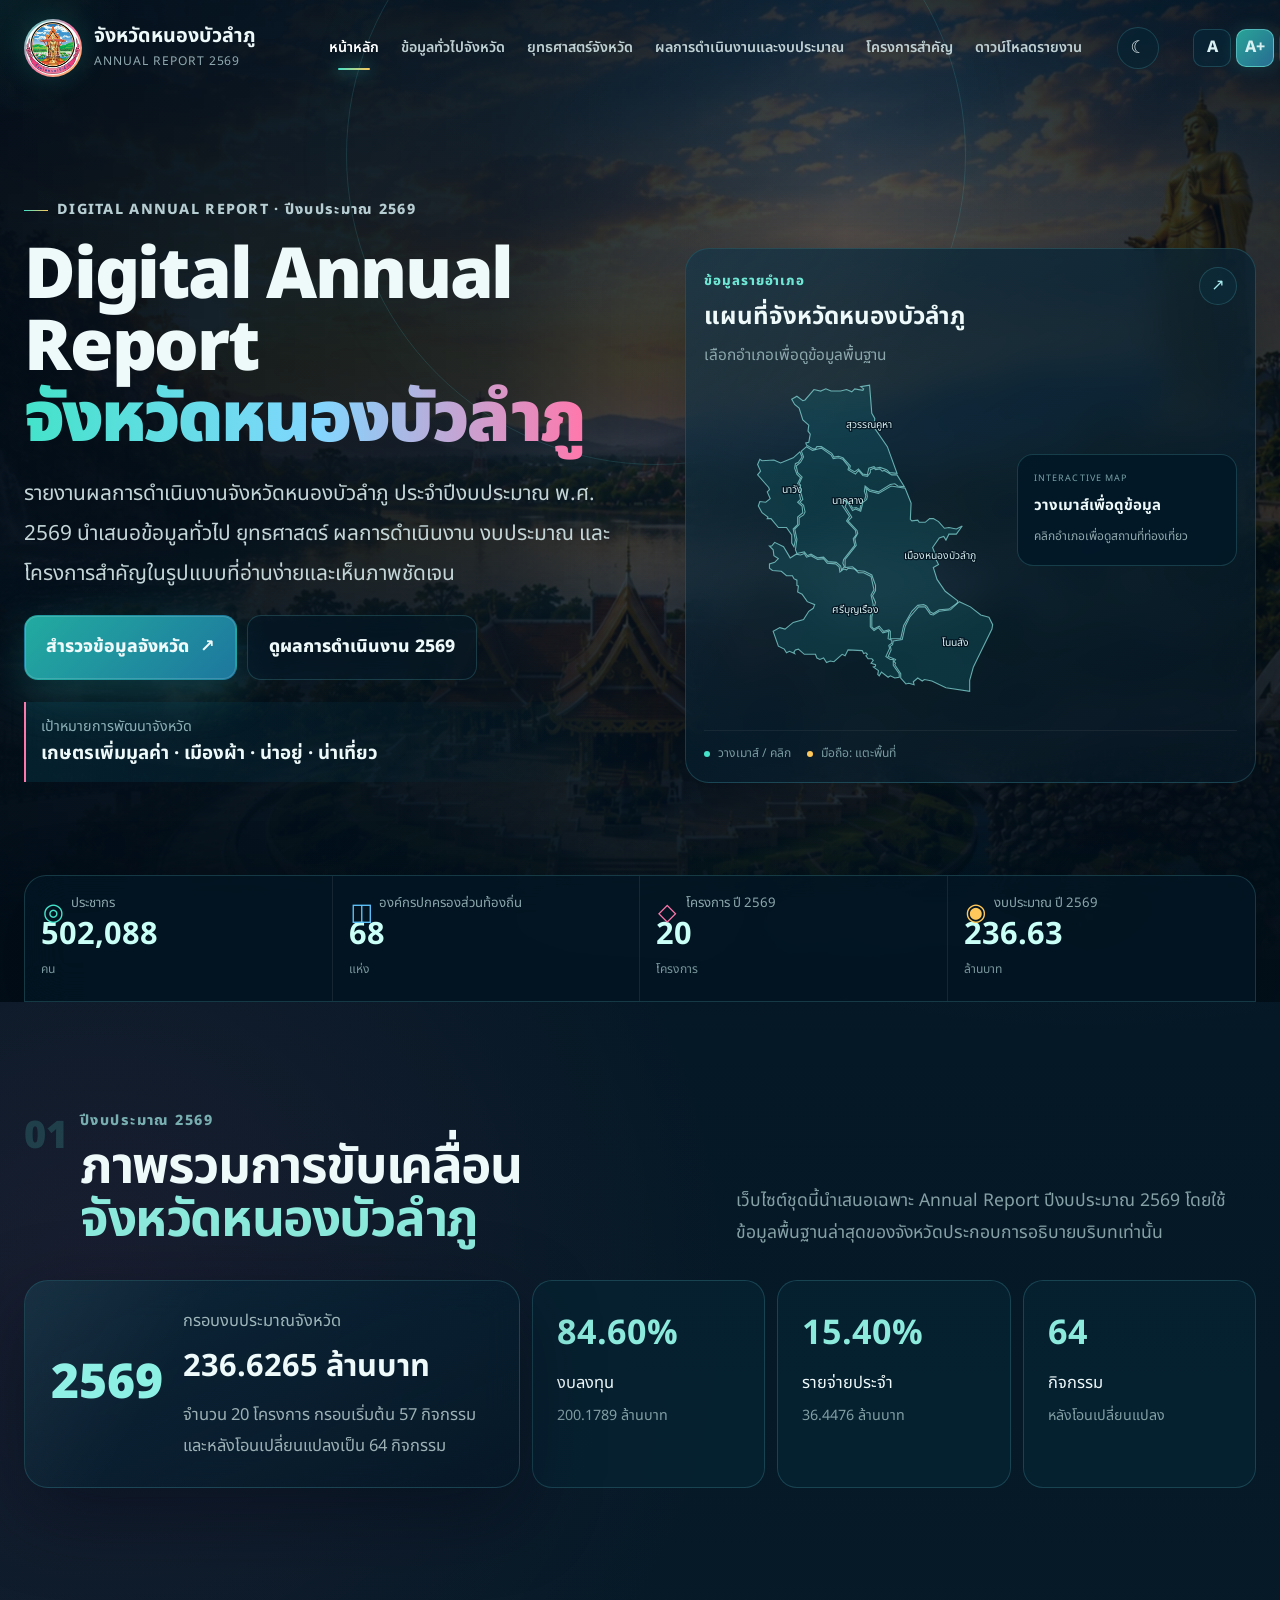
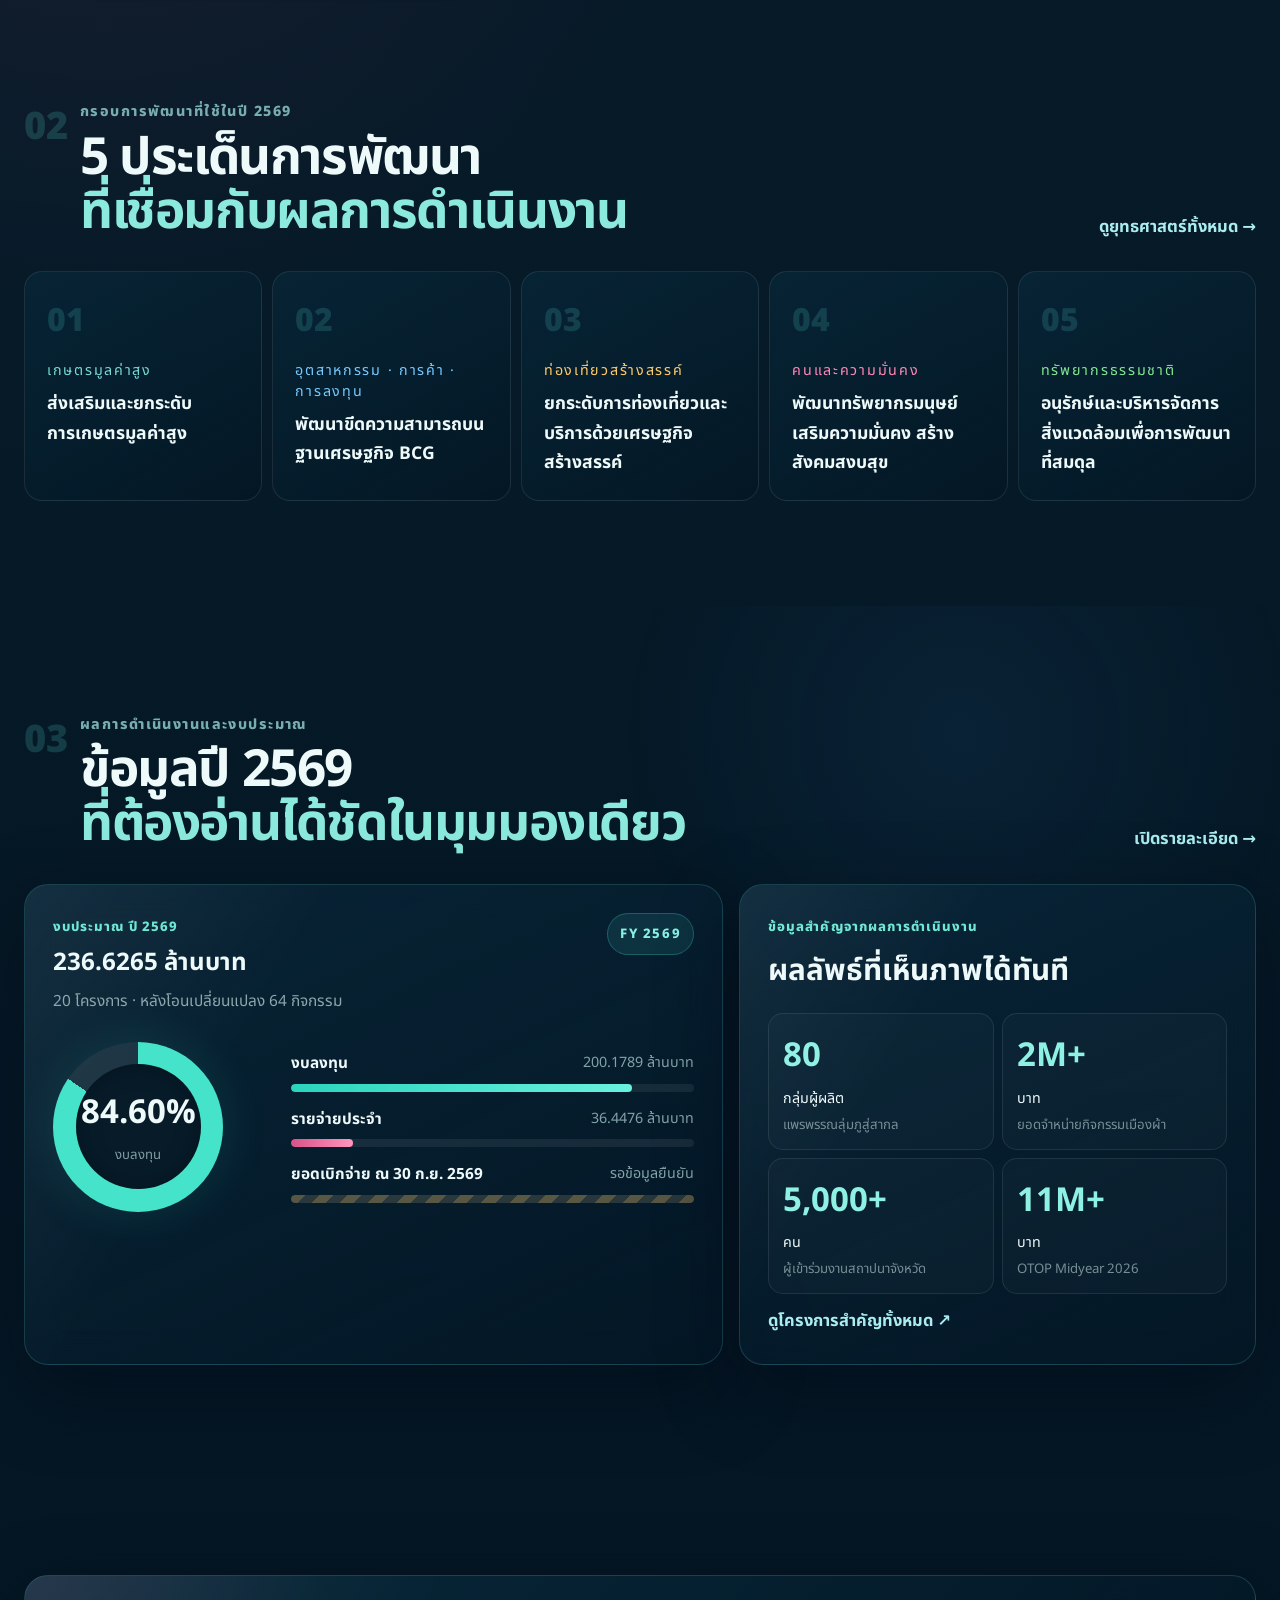
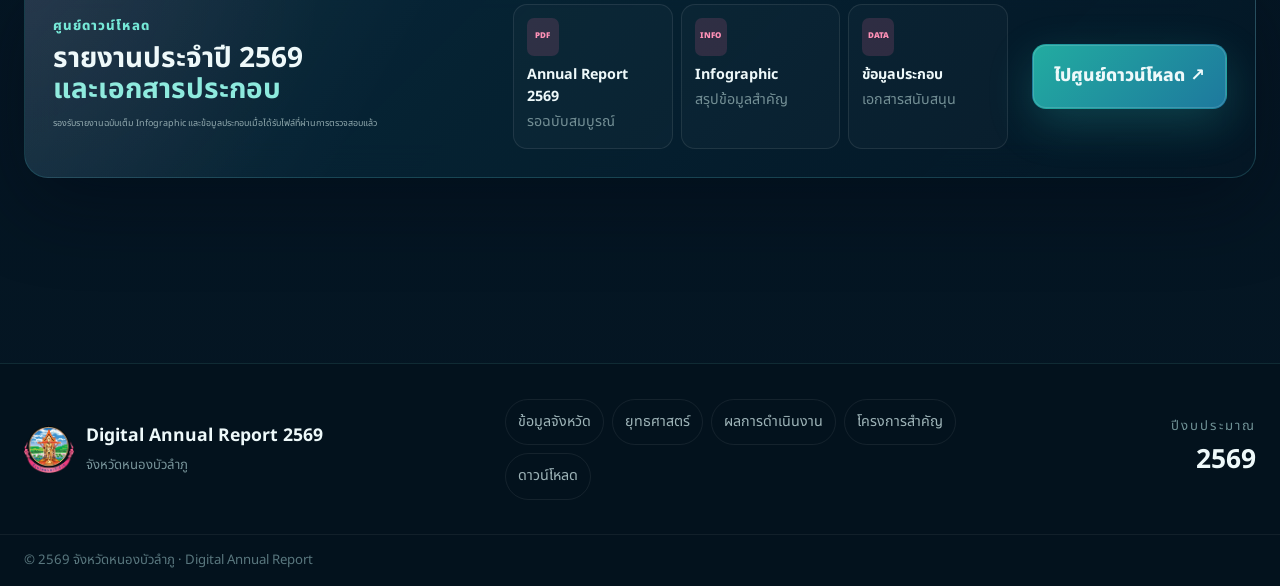
==== commit 1e6753b1: "NBL-ANNUAL-REPORT-V2.6-DISTRICT-TOURISM-COMPLETE" ====
--- a/index.html
+++ b/index.html
@@ -75,7 +75,7 @@
           <text x="264" y="367">โนนสัง</text>
         </g>
         </svg></div>
-        <div class="map-tooltip" data-district-tooltip></div>
+        <div class="map-click-hint"><small>INTERACTIVE MAP</small><b>วางเมาส์เพื่อดูข้อมูล</b><span>คลิกอำเภอเพื่อดูสถานที่ท่องเที่ยว</span></div>
       </div>
       <div class="map-legend"><span><i></i> วางเมาส์ / คลิก</span><span><i></i> มือถือ: แตะพื้นที่</span></div>
     </aside>
@@ -176,6 +176,7 @@
 <div data-site-footer></div>
 <div data-mobile-dock></div>
 <script src="assets/js/data.js"></script>
+<script src="assets/js/district-tourism.js"></script>
 <script src="assets/js/app.js"></script>
 </body>
 </html>
--- a/assets/css/styles.css
+++ b/assets/css/styles.css
@@ -1903,3 +1903,896 @@
   }
   html[data-theme="day"] .kpi-dock article:nth-child(-n+2){border-bottom-color:rgba(107,67,82,.09)}
 }
+
+
+/* =========================================================
+   V2.4.1 — DAY MODE CONTRAST FIX
+   Strengthen readability on the pink/day theme.
+   ========================================================= */
+html[data-theme="day"] body{
+  color:#35212a;
+}
+html[data-theme="day"] .subhero h1,
+html[data-theme="day"] .section-heading h2,
+html[data-theme="day"] .panel-head h2,
+html[data-theme="day"] .panel-head h3,
+html[data-theme="day"] .panel-head h4,
+html[data-theme="day"] .panel-title,
+html[data-theme="day"] .issue-block h3,
+html[data-theme="day"] .project-feature h2,
+html[data-theme="day"] .project-card h3,
+html[data-theme="day"] .general-fact-grid b,
+html[data-theme="day"] .trend-card h3,
+html[data-theme="day"] .download-feature h2,
+html[data-theme="day"] .download-small b,
+html[data-theme="day"] .vision-detail-head h3,
+html[data-theme="day"] .vision-key-grid b,
+html[data-theme="day"] .vision-flow b,
+html[data-theme="day"] .mission-list span,
+html[data-theme="day"] .indicator-grid span,
+html[data-theme="day"] .allocation-list b,
+html[data-theme="day"] .district-insight h3,
+html[data-theme="day"] .district-future b{
+  color:#3a2530;
+}
+html[data-theme="day"] .section-heading h2 em{
+  color:#c4376e;
+}
+html[data-theme="day"] .section-heading small,
+html[data-theme="day"] .panel-kicker,
+html[data-theme="day"] .issue-block span,
+html[data-theme="day"] .project-feature small,
+html[data-theme="day"] .project-card>span,
+html[data-theme="day"] .vision-kicker{
+  color:#b33263;
+  font-weight:800;
+}
+html[data-theme="day"] .section-no{
+  color:rgba(196,58,107,.38);
+}
+html[data-theme="day"] .issue-block i{
+  color:rgba(200,64,112,.38);
+}
+html[data-theme="day"] .status-chip{
+  color:#962a53;
+  background:rgba(223,79,134,.10);
+  border-color:rgba(201,65,114,.24);
+}
+html[data-theme="day"] .section-heading>p,
+html[data-theme="day"] .panel-head p,
+html[data-theme="day"] .general-fact-grid span,
+html[data-theme="day"] .indicator-grid small,
+html[data-theme="day"] .issue-block p,
+html[data-theme="day"] .mission-list small,
+html[data-theme="day"] .download-feature p,
+html[data-theme="day"] .download-small p,
+html[data-theme="day"] .data-note span,
+html[data-theme="day"] .district-insight>p,
+html[data-theme="day"] .vision-detail-head p,
+html[data-theme="day"] .vision-key-grid span,
+html[data-theme="day"] .vision-flow span,
+html[data-theme="day"] .three-concept-grid p,
+html[data-theme="day"] .three-concept-grid li,
+html[data-theme="day"] .trend-card>p,
+html[data-theme="day"] .project-card p,
+html[data-theme="day"] .project-feature p,
+html[data-theme="day"] .pending-grid small,
+html[data-theme="day"] .result-area-list p,
+html[data-theme="day"] .challenge-grid p{
+  color:#68515c;
+}
+html[data-theme="day"] .mobile-dock a{
+  color:#72535f;
+}
+html[data-theme="day"] .mobile-dock a.active{
+  color:#be3368;
+}
+html[data-theme="day"] .footer-brand span,
+html[data-theme="day"] .footer-horizon small,
+html[data-theme="day"] .footer-bottom{
+  color:#715662;
+}
+
+/* Optional extra contrast on strategy cards specifically */
+html[data-theme="day"] .issue-block{
+  background:linear-gradient(150deg,rgba(255,255,255,.96),rgba(255,246,249,.88));
+  border-color:rgba(190,74,111,.18);
+}
+html[data-theme="day"] .indicator-grid article,
+html[data-theme="day"] .mission-list,
+html[data-theme="day"] .vision-detail,
+html[data-theme="day"] .project-feature,
+html[data-theme="day"] .download-feature{
+  border-color:rgba(190,74,111,.16);
+}
+
+
+/* =========================================================
+   V2.4.2 — DAY MODE HIGH CONTRAST / ACCESSIBILITY FIX
+   Priority: readability first. This block comes LAST and
+   intentionally uses !important to defeat legacy Night colors.
+   ========================================================= */
+
+html[data-theme="day"]{
+  --day-bg:#fffafc;
+  --day-surface:#ffffff;
+  --day-surface-soft:#fff7f9;
+  --day-text:#25171d;
+  --day-text-2:#4f3942;
+  --day-text-3:#67515a;
+  --day-accent:#a91f50;
+  --day-accent-strong:#8d153f;
+  --day-border:rgba(93,47,62,.18);
+  --day-shadow:0 16px 42px rgba(77,38,52,.10);
+}
+
+html[data-theme="day"] body{
+  background:
+    radial-gradient(circle at 10% 0%,rgba(236,121,160,.09),transparent 20%),
+    radial-gradient(circle at 92% 10%,rgba(246,193,211,.12),transparent 22%),
+    linear-gradient(180deg,#fffafc 0%,#ffffff 48%,#fff8fb 100%) !important;
+  color:var(--day-text) !important;
+}
+
+/* ---------- UNIVERSAL TEXT HIERARCHY ---------- */
+html[data-theme="day"] h1,
+html[data-theme="day"] h2,
+html[data-theme="day"] h3,
+html[data-theme="day"] h4,
+html[data-theme="day"] h5,
+html[data-theme="day"] h6,
+html[data-theme="day"] strong,
+html[data-theme="day"] .brand b,
+html[data-theme="day"] .panel-head h2,
+html[data-theme="day"] .panel-head h3,
+html[data-theme="day"] .district-insight h2,
+html[data-theme="day"] .project-card h3,
+html[data-theme="day"] .project-feature h2,
+html[data-theme="day"] .download-feature h2,
+html[data-theme="day"] .download-small h3,
+html[data-theme="day"] .vision-detail-head h3,
+html[data-theme="day"] .vision-key-grid b,
+html[data-theme="day"] .vision-flow b,
+html[data-theme="day"] .three-concept-grid h4,
+html[data-theme="day"] .result-area-list h3,
+html[data-theme="day"] .challenge-grid h3,
+html[data-theme="day"] .mission-list span{
+  color:var(--day-text) !important;
+}
+
+html[data-theme="day"] p,
+html[data-theme="day"] .section-heading>p,
+html[data-theme="day"] .panel-head p,
+html[data-theme="day"] .hero-lead,
+html[data-theme="day"] .issue-block p,
+html[data-theme="day"] .project-card p,
+html[data-theme="day"] .project-feature p,
+html[data-theme="day"] .vision-detail-head p,
+html[data-theme="day"] .vision-key-grid span,
+html[data-theme="day"] .vision-flow span,
+html[data-theme="day"] .three-concept-grid p,
+html[data-theme="day"] .three-concept-grid li,
+html[data-theme="day"] .trend-card>p,
+html[data-theme="day"] .download-feature p,
+html[data-theme="day"] .download-small p,
+html[data-theme="day"] .result-area-list p,
+html[data-theme="day"] .challenge-grid p,
+html[data-theme="day"] .district-insight>p,
+html[data-theme="day"] .district-future span,
+html[data-theme="day"] .data-note span,
+html[data-theme="day"] .fy69-main p{
+  color:var(--day-text-2) !important;
+}
+
+/* Small text must remain readable, not faded */
+html[data-theme="day"] small,
+html[data-theme="day"] .brand small,
+html[data-theme="day"] .kpi-dock small,
+html[data-theme="day"] .kpi-dock em,
+html[data-theme="day"] .subhero-stats small,
+html[data-theme="day"] .subhero-stats span,
+html[data-theme="day"] .district-data small,
+html[data-theme="day"] .district-data span,
+html[data-theme="day"] .impact-mini-grid small,
+html[data-theme="day"] .project-numbers span,
+html[data-theme="day"] .project-card>div small,
+html[data-theme="day"] .pending-grid small,
+html[data-theme="day"] .indicator-grid small,
+html[data-theme="day"] .doc-cards span,
+html[data-theme="day"] .footer-brand span,
+html[data-theme="day"] .footer-horizon small,
+html[data-theme="day"] .footer-bottom{
+  color:var(--day-text-3) !important;
+  opacity:1 !important;
+}
+
+/* Accent labels */
+html[data-theme="day"] .eyebrow,
+html[data-theme="day"] .section-heading small,
+html[data-theme="day"] .panel-kicker,
+html[data-theme="day"] .issue-block span,
+html[data-theme="day"] .project-feature small,
+html[data-theme="day"] .project-card>span,
+html[data-theme="day"] .vision-kicker,
+html[data-theme="day"] .vision-tab b,
+html[data-theme="day"] .text-link,
+html[data-theme="day"] .inline-link{
+  color:var(--day-accent) !important;
+  opacity:1 !important;
+  font-weight:800 !important;
+}
+
+/* Heading accent */
+html[data-theme="day"] .hero-copy h1 em,
+html[data-theme="day"] .subhero h1 em,
+html[data-theme="day"] .section-heading h2 em,
+html[data-theme="day"] .vision-detail-head h3 em{
+  background:none !important;
+  -webkit-background-clip:initial !important;
+  background-clip:initial !important;
+  color:var(--day-accent) !important;
+  -webkit-text-fill-color:var(--day-accent) !important;
+}
+
+/* Decorative numbers: still decorative, but visible */
+html[data-theme="day"] .section-no,
+html[data-theme="day"] .issue-block i,
+html[data-theme="day"] .pillar i,
+html[data-theme="day"] .project-area-grid i,
+html[data-theme="day"] .result-area-list i{
+  color:rgba(145,32,72,.52) !important;
+  opacity:1 !important;
+}
+
+/* ---------- SURFACES: LESS PINK, MORE WHITE ---------- */
+html[data-theme="day"] .glass-panel,
+html[data-theme="day"] .pillar,
+html[data-theme="day"] .issue-block,
+html[data-theme="day"] .project-card,
+html[data-theme="day"] .project-tile,
+html[data-theme="day"] .project-feature,
+html[data-theme="day"] .general-fact-grid article,
+html[data-theme="day"] .indicator-grid article,
+html[data-theme="day"] .pending-grid article,
+html[data-theme="day"] .result-area-list article,
+html[data-theme="day"] .project-area-grid article,
+html[data-theme="day"] .fy69-summary-grid>article,
+html[data-theme="day"] .three-concept-grid article,
+html[data-theme="day"] .vision-key-grid article,
+html[data-theme="day"] .vision-flow>div,
+html[data-theme="day"] .trend-card,
+html[data-theme="day"] .download-small,
+html[data-theme="day"] .impact-mini-grid div,
+html[data-theme="day"] .district-data div{
+  background:var(--day-surface) !important;
+  border-color:var(--day-border) !important;
+  box-shadow:var(--day-shadow) !important;
+}
+
+/* Give key strategy cards a stronger outline */
+html[data-theme="day"] .strategy-pillars .pillar,
+html[data-theme="day"] .issue-architecture .issue-block{
+  border:1px solid rgba(125,42,69,.22) !important;
+}
+html[data-theme="day"] .strategy-pillars .pillar:hover,
+html[data-theme="day"] .issue-architecture .issue-block:hover{
+  border-color:rgba(140,25,66,.40) !important;
+}
+
+/* ---------- HEADER / NAV ---------- */
+html[data-theme="day"] .site-header.scrolled{
+  background:rgba(255,255,255,.95) !important;
+  border-bottom-color:rgba(95,47,63,.15) !important;
+}
+html[data-theme="day"] .desktop-nav a{
+  color:#4c3740 !important;
+}
+html[data-theme="day"] .desktop-nav a:hover,
+html[data-theme="day"] .desktop-nav a.active{
+  color:var(--day-accent-strong) !important;
+}
+html[data-theme="day"] .theme-toggle,
+html[data-theme="day"] .reader-controls button,
+html[data-theme="day"] .menu-toggle{
+  color:#3f2b33 !important;
+  background:#fff !important;
+  border-color:rgba(99,48,65,.18) !important;
+}
+
+/* ---------- HERO ---------- */
+html[data-theme="day"] .hero-shade{
+  background:
+    linear-gradient(90deg,rgba(255,255,255,.97) 0%,rgba(255,252,253,.91) 40%,rgba(255,251,253,.62) 69%,rgba(255,253,254,.76) 100%),
+    linear-gradient(180deg,rgba(255,255,255,.42) 0%,rgba(255,255,255,.08) 50%,#fffafc 98%) !important;
+}
+html[data-theme="day"] .hero-copy h1{
+  color:#24161c !important;
+  text-shadow:none !important;
+}
+html[data-theme="day"] .vision-chip{
+  background:rgba(255,255,255,.88) !important;
+  border-left-color:var(--day-accent) !important;
+}
+html[data-theme="day"] .vision-chip small{
+  color:#60444f !important;
+}
+html[data-theme="day"] .vision-chip b{
+  color:#291920 !important;
+}
+html[data-theme="day"] .btn.glass{
+  color:#3b2630 !important;
+  background:#fff !important;
+  border-color:rgba(96,45,63,.18) !important;
+}
+
+/* ---------- KPI / METRICS ---------- */
+html[data-theme="day"] .kpi-dock{
+  background:rgba(255,255,255,.97) !important;
+  border-color:rgba(99,48,65,.18) !important;
+}
+html[data-theme="day"] .kpi-dock b,
+html[data-theme="day"] .fy69-year,
+html[data-theme="day"] .fy69-summary-grid>article:not(.fy69-main) b,
+html[data-theme="day"] .general-fact-grid b,
+html[data-theme="day"] .impact-mini-grid b,
+html[data-theme="day"] .indicator-grid b,
+html[data-theme="day"] .project-numbers b,
+html[data-theme="day"] .project-card>div b,
+html[data-theme="day"] .budget-orb b{
+  color:var(--day-accent-strong) !important;
+}
+
+/* ---------- STRATEGY / VISION EXPLORER ---------- */
+html[data-theme="day"] .vision-tab{
+  background:#fff !important;
+  color:var(--day-text) !important;
+  border-color:rgba(104,49,66,.18) !important;
+}
+html[data-theme="day"] .vision-tab span{
+  color:#291920 !important;
+}
+html[data-theme="day"] .vision-tab small{
+  color:#604b54 !important;
+}
+html[data-theme="day"] .vision-tab.active{
+  background:#fff5f8 !important;
+  border-color:rgba(151,31,72,.45) !important;
+  box-shadow:0 14px 34px rgba(94,42,59,.10),inset 4px 0 0 var(--day-accent) !important;
+}
+html[data-theme="day"] .vision-big-no,
+html[data-theme="day"] .concept-icon{
+  color:var(--day-accent-strong) !important;
+  border-color:rgba(151,31,72,.22) !important;
+  background:#fff3f7 !important;
+}
+html[data-theme="day"] .three-concept-grid li:before{
+  background:var(--day-accent) !important;
+  box-shadow:none !important;
+}
+
+/* ---------- MAP ---------- */
+html[data-theme="day"] .map-tooltip{
+  background:#fff !important;
+  border-color:rgba(94,48,63,.22) !important;
+}
+html[data-theme="day"] .map-tooltip small,
+html[data-theme="day"] .map-tooltip span{
+  color:#5d4650 !important;
+}
+html[data-theme="day"] .map-tooltip>b,
+html[data-theme="day"] .map-tooltip strong{
+  color:#24161c !important;
+}
+html[data-theme="day"] .district-svg .map-region text{
+  fill:#20373d !important;
+  stroke:#ffffff !important;
+  stroke-width:5px !important;
+}
+
+/* ---------- RESULTS / STATUS ---------- */
+html[data-theme="day"] .status-chip{
+  color:#7d173a !important;
+  background:#fff0f5 !important;
+  border-color:rgba(137,28,65,.26) !important;
+}
+html[data-theme="day"] .pending-grid article{
+  background:#fffdf8 !important;
+  border-color:rgba(156,109,28,.26) !important;
+}
+html[data-theme="day"] .pending-grid b{
+  color:#79540f !important;
+}
+html[data-theme="day"] .bar-stack i,
+html[data-theme="day"] .budget-lines i{
+  background:#eee6e9 !important;
+}
+
+/* ---------- DOWNLOADS ---------- */
+html[data-theme="day"] .doc-cards div,
+html[data-theme="day"] .download-feature button{
+  background:#fff !important;
+  border-color:rgba(96,46,63,.17) !important;
+}
+html[data-theme="day"] .doc-cards b{
+  color:#2a1920 !important;
+}
+html[data-theme="day"] .doc-cards span{
+  color:#5e4851 !important;
+}
+
+/* ---------- FOOTER / MOBILE ---------- */
+html[data-theme="day"] .site-footer{
+  background:#fff !important;
+  color:var(--day-text) !important;
+  border-top-color:rgba(95,48,63,.16) !important;
+}
+html[data-theme="day"] .footer-links a{
+  color:#4f3943 !important;
+  background:#fff !important;
+  border-color:rgba(95,48,63,.14) !important;
+}
+html[data-theme="day"] .mobile-dock{
+  background:rgba(255,255,255,.97) !important;
+  border-color:rgba(95,48,63,.18) !important;
+}
+html[data-theme="day"] .mobile-dock a{
+  color:#5d4650 !important;
+}
+html[data-theme="day"] .mobile-dock a.active{
+  color:var(--day-accent-strong) !important;
+}
+
+/* ---------- MOBILE DAY OVERRIDES ---------- */
+@media(max-width:780px){
+  html[data-theme="day"] .hero-shade{
+    background:
+      linear-gradient(180deg,rgba(255,255,255,.96) 0%,rgba(255,253,254,.88) 42%,rgba(255,251,253,.87) 72%,#fffafc 100%) !important;
+  }
+  html[data-theme="day"] .vision-tab{
+    background:#fff !important;
+  }
+}
+
+
+/* =========================================================
+   V2.5 — PROJECT DIRECTORY + PROJECT DETAIL
+   ========================================================= */
+.project-count-orb{
+  justify-self:end;
+  width:250px;height:250px;border-radius:50%;
+  display:grid;place-items:center;text-align:center;
+  border:1px solid rgba(103,225,219,.28);
+  background:radial-gradient(circle,rgba(55,198,187,.15),rgba(5,30,45,.42) 67%);
+  box-shadow:0 0 70px rgba(63,214,204,.10),inset 0 0 35px rgba(72,226,214,.06);
+}
+.project-count-orb small{display:block;font-size:15px;color:#91afb4}
+.project-count-orb b{display:block;font-size:72px;line-height:1;color:#8df0e3;margin:5px 0}
+.project-count-orb span{font-size:13px;color:#87a2a7}
+
+.directory-tools-section{padding-top:68px}
+.directory-note{
+  display:grid;grid-template-columns:220px 1fr;gap:20px;align-items:center;
+  padding:20px 23px;margin-bottom:18px;border-radius:18px;
+  border:1px solid rgba(255,200,90,.18);background:rgba(255,200,90,.05);
+}
+.directory-note b{font-size:18px;color:#ffd276}
+.directory-note p{margin:0;font-size:15px;line-height:1.75;color:#a5babd}
+
+.directory-tools{
+  position:sticky;top:84px;z-index:20;
+  padding:16px;margin-bottom:42px;
+  border:1px solid var(--line);border-radius:22px;
+  background:rgba(4,25,39,.90);backdrop-filter:blur(20px);
+  box-shadow:0 18px 45px rgba(0,0,0,.18);
+}
+.project-search{display:block}
+.project-search>span{display:block;font-size:13px;font-weight:800;margin:0 0 7px;color:#a5c0c3}
+.project-search input{
+  width:100%;height:54px;padding:0 17px;border-radius:14px;border:1px solid var(--line);
+  outline:none;background:rgba(255,255,255,.035);color:var(--text);font:inherit;font-size:17px;
+}
+.project-search input::placeholder{color:#738e94}
+.project-search input:focus{border-color:rgba(89,229,214,.48);box-shadow:0 0 0 3px rgba(68,227,202,.08)}
+.project-filters{display:flex;gap:7px;flex-wrap:wrap;margin-top:11px}
+.project-filters button{
+  appearance:none;border:1px solid var(--line);background:rgba(255,255,255,.025);color:#afc3c6;
+  min-height:42px;padding:8px 12px;border-radius:999px;font:inherit;font-size:13px;font-weight:700;cursor:pointer;
+}
+.project-filters button b{font-size:11px;margin-left:4px;color:#6ee0d4}
+.project-filters button.active{
+  background:linear-gradient(135deg,rgba(37,174,162,.85),rgba(38,111,146,.85));
+  color:#fff;border-color:rgba(111,237,224,.42);
+}
+.project-filters button.active b{color:#fff}
+.directory-result-count{text-align:right;margin-top:8px;font-size:12px;color:#829da2}
+
+.project-directory{display:grid;gap:70px}
+.project-directory-group[hidden]{display:none}
+.directory-group-head{
+  display:grid;grid-template-columns:100px 1fr;gap:20px;align-items:start;margin-bottom:19px;
+}
+.directory-group-no{
+  font-size:64px;line-height:1;font-weight:900;color:rgba(79,225,211,.17);
+}
+.directory-group-head small{font-size:13px;color:#72dfd3;font-weight:800}
+.directory-group-head h2{font-size:32px;line-height:1.38;margin:5px 0}
+.directory-group-head p{font-size:14px;color:#879fa4;margin:0}
+
+.directory-project-list{display:grid;grid-template-columns:1fr 1fr;gap:12px}
+.directory-project-card{
+  display:grid;grid-template-columns:78px 1fr;gap:17px;
+  padding:22px;border:1px solid var(--line);border-radius:22px;
+  background:linear-gradient(150deg,rgba(8,39,56,.76),rgba(4,23,37,.62));
+  transition:.22s ease;
+}
+.directory-project-card[hidden]{display:none!important}
+.directory-project-card:hover{transform:translateY(-3px);border-color:rgba(99,229,218,.33);box-shadow:0 18px 42px rgba(0,0,0,.2)}
+.directory-code{
+  width:65px;height:65px;border-radius:18px;display:grid;place-items:center;
+  font-size:20px;font-weight:900;color:#8ef0e4;
+  border:1px solid rgba(72,225,211,.20);background:rgba(72,225,211,.07);
+}
+.directory-code.bcg{color:#ff98be;border-color:rgba(255,120,172,.2);background:rgba(255,120,172,.06)}
+.directory-code.tour{color:#ffd477;border-color:rgba(255,200,90,.2);background:rgba(255,200,90,.06)}
+.directory-code.people{color:#8fd1ff;border-color:rgba(95,198,255,.2);background:rgba(95,198,255,.06)}
+.directory-code.green{color:#95eaa3;border-color:rgba(119,224,141,.2);background:rgba(119,224,141,.06)}
+.directory-category{display:block;font-size:12px;color:#75dfd4;font-weight:800;margin-bottom:4px}
+.directory-project-content h3{font-size:21px;line-height:1.48;margin:0 0 8px}
+.directory-project-content>p{font-size:15px;line-height:1.75;color:#93aaae;margin:0}
+.directory-highlights{display:flex;gap:6px;flex-wrap:wrap;margin-top:12px}
+.directory-highlights span{
+  padding:7px 9px;border:1px solid rgba(255,200,90,.16);border-radius:999px;
+  background:rgba(255,200,90,.055);font-size:12px;color:#d9c187;
+}
+.directory-footer{
+  display:flex;align-items:center;justify-content:space-between;gap:14px;
+  border-top:1px solid rgba(255,255,255,.07);margin-top:16px;padding-top:13px;
+}
+.directory-footer>span{font-size:12px;color:#769399}
+.directory-footer a{flex:0 0 auto;font-size:14px;font-weight:800;color:#82ece0}
+.directory-footer a b{font-size:17px}
+
+.directory-empty{
+  padding:45px;text-align:center;border:1px dashed var(--line);border-radius:22px;
+}
+.directory-empty b{display:block;font-size:23px}.directory-empty span{font-size:15px;color:#829ca1}
+
+/* Detail page */
+.project-detail-shell{padding:120px 0 60px;min-height:80vh}
+.detail-breadcrumb{
+  display:flex;gap:8px;align-items:center;flex-wrap:wrap;margin-bottom:24px;
+  font-size:13px;color:#819ca1;
+}
+.detail-breadcrumb a{color:#9cb8bc}.detail-breadcrumb b{color:#d2e3e5}
+
+.project-detail-loading,.project-not-found{padding:40px}
+.project-not-found{text-align:center}
+.project-not-found>span{font-size:14px;color:#f3c76c}.project-not-found h1{font-size:34px}.project-not-found p{font-size:16px;color:#91a9ad}
+
+.project-detail-hero{
+  display:grid;grid-template-columns:125px 1fr;gap:25px;align-items:start;
+  padding:34px;border:1px solid var(--line);border-radius:28px;
+  background:radial-gradient(circle at 100% 0%,rgba(68,227,202,.09),transparent 28%),linear-gradient(145deg,rgba(8,41,59,.88),rgba(4,23,37,.70));
+  box-shadow:var(--shadow);
+}
+.detail-code-badge{
+  width:110px;height:110px;border-radius:28px;display:grid;place-items:center;
+  font-size:31px;font-weight:900;color:#8ef0e4;border:1px solid rgba(74,229,215,.26);background:rgba(74,229,215,.075);
+}
+.detail-code-badge.bcg{color:#ff98bd;border-color:rgba(255,120,172,.25);background:rgba(255,120,172,.07)}
+.detail-code-badge.tour{color:#ffd477;border-color:rgba(255,200,90,.25);background:rgba(255,200,90,.07)}
+.detail-code-badge.people{color:#8fd1ff;border-color:rgba(95,198,255,.25);background:rgba(95,198,255,.07)}
+.detail-code-badge.green{color:#95eaa3;border-color:rgba(119,224,141,.25);background:rgba(119,224,141,.07)}
+.detail-hero-copy>span{font-size:14px;font-weight:800;color:#77e5d8}
+.detail-hero-copy h1{font-size:38px;line-height:1.35;margin:7px 0 12px}
+.detail-hero-copy p{font-size:17px;line-height:1.85;color:#9eb3b7;margin:0;max-width:1080px}
+
+.project-detail-facts{
+  display:grid;grid-template-columns:repeat(4,1fr);gap:9px;margin:13px 0 25px;
+}
+.project-detail-facts>div{
+  padding:16px;border:1px solid var(--line);border-radius:16px;background:rgba(7,36,52,.64);
+}
+.project-detail-facts small{display:block;font-size:12px;color:#78969b;margin-bottom:4px}
+.project-detail-facts b{font-size:15px;line-height:1.55}
+
+.project-detail-grid{display:grid;grid-template-columns:minmax(0,1fr) 320px;gap:17px}
+.project-detail-main{display:grid;gap:13px}
+.detail-block{
+  padding:27px;border:1px solid var(--line);border-radius:22px;background:linear-gradient(150deg,rgba(8,39,56,.72),rgba(4,23,37,.58));
+}
+.detail-block-title small{font-size:13px;color:#74dfd4;font-weight:800}
+.detail-block-title h2{font-size:27px;margin:5px 0 16px}
+.detail-lead{font-size:17px!important;line-height:1.9!important;color:#a7bcbf!important;margin:0}
+.detail-activity-list{list-style:none;margin:0;padding:0;display:grid;gap:8px}
+.detail-activity-list li{
+  display:grid;grid-template-columns:43px 1fr;gap:12px;align-items:start;
+  padding:15px;border:1px solid rgba(255,255,255,.075);border-radius:14px;background:rgba(255,255,255,.022);
+}
+.detail-activity-list i{font-style:normal;font-size:12px;color:#6fded3;font-weight:900;padding-top:2px}
+.detail-activity-list span{font-size:16px;line-height:1.75;color:#d1dfe1}
+.detail-highlight-grid{display:grid;grid-template-columns:repeat(2,1fr);gap:8px}
+.detail-highlight-grid>div{
+  padding:17px;border:1px solid rgba(255,200,90,.17);border-radius:14px;background:rgba(255,200,90,.045);
+}
+.detail-highlight-grid b{font-size:16px;line-height:1.65;color:#f1d48d}
+.source-coverage{border-style:dashed}
+.source-coverage p{font-size:15px;line-height:1.85;color:#91a9ad;margin:0}
+
+.project-detail-side{display:grid;gap:11px;align-content:start;position:sticky;top:100px}
+.detail-side-card{padding:20px}
+.detail-side-card small{font-size:12px;color:#7c999e}
+.detail-side-card>b{display:block;font-size:36px;color:#87ecdf;margin:5px 0}
+.detail-side-card>span{font-size:14px;color:#bbcdcf}
+.detail-side-card h3{font-size:18px;line-height:1.55;margin:8px 0}
+.detail-side-card p{font-size:13px;line-height:1.75;color:#869fa4}
+.detail-back-button{
+  display:block;padding:15px;text-align:center;border-radius:14px;
+  border:1px solid var(--line);background:rgba(255,255,255,.025);
+  font-size:14px;font-weight:800;color:#9debe4;
+}
+
+.project-detail-nav{
+  display:grid;grid-template-columns:1fr 1fr;gap:10px;margin-top:17px;
+}
+.project-detail-nav a{
+  padding:18px;border:1px solid var(--line);border-radius:17px;background:rgba(7,36,52,.62);
+}
+.project-detail-nav a.next{text-align:right}
+.project-detail-nav small{display:block;font-size:12px;color:#78969c;margin-bottom:5px}
+.project-detail-nav b{font-size:15px;line-height:1.6}
+
+/* Day mode */
+html[data-theme="day"] .project-count-orb{
+  border-color:rgba(145,32,72,.20);background:radial-gradient(circle,rgba(232,113,157,.15),rgba(255,255,255,.72) 68%);
+}
+html[data-theme="day"] .project-count-orb small,
+html[data-theme="day"] .project-count-orb span{color:#674f59!important}
+html[data-theme="day"] .project-count-orb b{color:#8d153f!important}
+html[data-theme="day"] .directory-note{background:#fffdf7;border-color:rgba(150,106,27,.22)}
+html[data-theme="day"] .directory-note b{color:#79540f!important}
+html[data-theme="day"] .directory-note p{color:#4f3942!important}
+html[data-theme="day"] .directory-tools{
+  background:rgba(255,255,255,.96);border-color:rgba(93,47,62,.18);box-shadow:0 16px 40px rgba(77,38,52,.10);
+}
+html[data-theme="day"] .project-search>span{color:#4d3740!important}
+html[data-theme="day"] .project-search input{background:#fff;color:#25171d;border-color:rgba(93,47,62,.20)}
+html[data-theme="day"] .project-search input::placeholder{color:#78616a}
+html[data-theme="day"] .project-filters button{background:#fff;color:#4f3942;border-color:rgba(93,47,62,.16)}
+html[data-theme="day"] .project-filters button b{color:#8d153f}
+html[data-theme="day"] .project-filters button.active{color:#fff;background:#9f2451;border-color:#8d153f}
+html[data-theme="day"] .project-filters button.active b{color:#fff}
+html[data-theme="day"] .directory-result-count{color:#59414b}
+html[data-theme="day"] .directory-group-no{color:rgba(145,32,72,.46)}
+html[data-theme="day"] .directory-group-head small{color:#8d153f!important}
+html[data-theme="day"] .directory-group-head p{color:#5c4650!important}
+html[data-theme="day"] .directory-project-card,
+html[data-theme="day"] .project-detail-hero,
+html[data-theme="day"] .project-detail-facts>div,
+html[data-theme="day"] .detail-block,
+html[data-theme="day"] .detail-activity-list li,
+html[data-theme="day"] .detail-side-card,
+html[data-theme="day"] .project-detail-nav a{
+  background:#fff!important;border-color:rgba(93,47,62,.18)!important;box-shadow:0 15px 36px rgba(77,38,52,.08);
+}
+html[data-theme="day"] .directory-code,
+html[data-theme="day"] .detail-code-badge{color:#8d153f!important;background:#fff2f6!important;border-color:rgba(145,32,72,.20)!important}
+html[data-theme="day"] .directory-category,
+html[data-theme="day"] .detail-hero-copy>span,
+html[data-theme="day"] .detail-block-title small,
+html[data-theme="day"] .detail-activity-list i{color:#8d153f!important}
+html[data-theme="day"] .directory-project-content>p,
+html[data-theme="day"] .detail-hero-copy p,
+html[data-theme="day"] .detail-lead,
+html[data-theme="day"] .source-coverage p,
+html[data-theme="day"] .detail-side-card p{color:#4f3942!important}
+html[data-theme="day"] .directory-highlights span{color:#6c4a0a!important;background:#fffaf0;border-color:rgba(150,106,27,.18)}
+html[data-theme="day"] .directory-footer{border-top-color:rgba(93,47,62,.10)}
+html[data-theme="day"] .directory-footer>span{color:#5a444d!important}
+html[data-theme="day"] .directory-footer a{color:#8d153f!important}
+html[data-theme="day"] .detail-breadcrumb,
+html[data-theme="day"] .detail-breadcrumb a{color:#5d4650!important}
+html[data-theme="day"] .detail-breadcrumb b{color:#25171d!important}
+html[data-theme="day"] .project-detail-facts small,
+html[data-theme="day"] .detail-side-card small,
+html[data-theme="day"] .project-detail-nav small{color:#624b54!important}
+html[data-theme="day"] .detail-activity-list span{color:#302027!important}
+html[data-theme="day"] .detail-highlight-grid>div{background:#fffaf0;border-color:rgba(150,106,27,.20)}
+html[data-theme="day"] .detail-highlight-grid b{color:#684608!important}
+html[data-theme="day"] .detail-side-card>b{color:#8d153f!important}
+html[data-theme="day"] .detail-back-button{color:#8d153f;background:#fff;border-color:rgba(93,47,62,.18)}
+
+@media(max-width:1050px){
+  .directory-project-list{grid-template-columns:1fr}
+  .project-detail-grid{grid-template-columns:1fr}
+  .project-detail-side{position:static;grid-template-columns:1fr 1fr}
+  .detail-back-button{grid-column:1/-1}
+}
+@media(max-width:780px){
+  .project-count-orb{justify-self:start;width:155px;height:155px}
+  .project-count-orb small{font-size:12px}.project-count-orb b{font-size:48px}.project-count-orb span{font-size:10px}
+  .directory-note{grid-template-columns:1fr;gap:5px;padding:17px}
+  .directory-note b{font-size:17px}.directory-note p{font-size:14.5px}
+  .directory-tools{position:static;padding:12px}
+  .project-filters{display:grid;grid-template-columns:1fr 1fr}
+  .project-filters button{width:100%;font-size:12px}
+  .directory-group-head{grid-template-columns:52px 1fr;gap:10px}
+  .directory-group-no{font-size:39px}
+  .directory-group-head h2{font-size:24px}
+  .directory-project-card{grid-template-columns:55px 1fr;gap:11px;padding:16px}
+  .directory-code{width:50px;height:50px;border-radius:14px;font-size:16px}
+  .directory-project-content h3{font-size:19px}
+  .directory-project-content>p{font-size:14.5px}
+  .directory-footer{display:grid}
+  .directory-footer a{min-height:46px;display:flex;align-items:center;justify-content:center;border:1px solid var(--line);border-radius:12px}
+  .project-detail-shell{padding:94px 0 35px}
+  .project-detail-hero{grid-template-columns:1fr;padding:20px}
+  .detail-code-badge{width:72px;height:72px;border-radius:20px;font-size:22px}
+  .detail-hero-copy h1{font-size:28px}
+  .detail-hero-copy p{font-size:16px}
+  .project-detail-facts{grid-template-columns:1fr 1fr}
+  .detail-block{padding:19px}
+  .detail-block-title h2{font-size:23px}
+  .detail-lead{font-size:16px!important}
+  .detail-activity-list li{grid-template-columns:34px 1fr;padding:13px}
+  .detail-activity-list span{font-size:15px}
+  .detail-highlight-grid{grid-template-columns:1fr}
+  .project-detail-side{grid-template-columns:1fr}
+  .detail-back-button{grid-column:auto}
+  .project-detail-nav{grid-template-columns:1fr}
+  .project-detail-nav a.next{text-align:left}
+}
+@media(max-width:420px){
+  .project-filters{grid-template-columns:1fr}
+  .directory-project-card{grid-template-columns:1fr}
+  .project-detail-facts{grid-template-columns:1fr}
+}
+
+
+/* =========================================================
+   V2.5.1 — DESKTOP KPI POSITION FIX
+   .reveal was overriding translateX(-50%) on .kpi-dock.
+   ========================================================= */
+
+/* Desktop / tablet landscape: keep KPI bar centered even during reveal animation. */
+@media (min-width:781px){
+  .kpi-dock.reveal{
+    transform:translate(-50%,22px) !important;
+  }
+  .kpi-dock.reveal.visible{
+    transform:translateX(-50%) !important;
+  }
+
+  /* Prevent long labels / A++ font mode from expanding grid columns. */
+  .kpi-dock{
+    width:min(calc(100% - 48px),var(--max)) !important;
+    max-width:var(--max);
+  }
+  .kpi-dock article{
+    min-width:0 !important;
+    overflow:hidden;
+  }
+  .kpi-dock small,
+  .kpi-dock b,
+  .kpi-dock em{
+    max-width:100%;
+    overflow-wrap:anywhere;
+  }
+}
+
+/* Mid-size desktop / laptop screens: make the four KPI cells slightly more compact. */
+@media (min-width:781px) and (max-width:1280px){
+  .kpi-dock article{
+    padding:18px 16px !important;
+  }
+  .kpi-dock small{
+    margin-left:30px !important;
+    font-size:calc(12px * var(--reader-scale)) !important;
+    line-height:1.4;
+  }
+  .kpi-dock b{
+    font-size:calc(28px * var(--reader-scale)) !important;
+  }
+  .kpi-dock em{
+    font-size:calc(11px * var(--reader-scale)) !important;
+  }
+}
+
+/* Preserve the V2.3 mobile behavior: KPI participates in normal flow. */
+@media (max-width:780px){
+  .kpi-dock.reveal,
+  .kpi-dock.reveal.visible{
+    transform:none !important;
+  }
+}
+
+
+/* =========================================================
+   V2.5.2 — HERO / KPI OVERLAP FIX
+   Reserve vertical space above the KPI dock on large screens
+   so the vision chip and left hero content never collide.
+   ========================================================= */
+@media (min-width: 1181px){
+  .hero{
+    min-height: 900px !important;
+  }
+  .hero-grid{
+    align-items: start !important;
+  }
+  .hero-copy{
+    padding-bottom: 210px !important; /* reserve space for KPI bar */
+  }
+  .vision-chip{
+    margin-top: 22px;
+    margin-bottom: 10px;
+    max-width: 640px;
+  }
+  .hero-map{
+    margin-bottom: 116px !important;
+  }
+}
+
+/* Safety range for medium desktop / small laptop */
+@media (min-width: 901px) and (max-width: 1180px){
+  .hero-copy{
+    padding-bottom: 56px !important;
+  }
+  .vision-chip{
+    margin-bottom: 8px;
+  }
+}
+
+
+/* =========================================================
+   V2.6 — DISTRICT TOURISM MAP + DISTRICT PAGES
+   ========================================================= */
+.district-hover-tooltip{position:fixed;z-index:180;width:290px;max-width:calc(100vw - 20px);padding:16px 17px;border:1px solid rgba(91,225,214,.30);border-radius:17px;background:rgba(3,22,35,.96);color:#eef9fa;box-shadow:0 18px 50px rgba(0,0,0,.42),0 0 32px rgba(68,227,202,.09);backdrop-filter:blur(18px);pointer-events:none;opacity:0;transform:translateY(5px);transition:.14s}
+.district-hover-tooltip.show{opacity:1;transform:none}
+.district-hover-tooltip small{display:block;font-size:11px;color:#73dfd3;font-weight:800;margin-bottom:4px}
+.district-hover-tooltip>b{display:block;font-size:18px;line-height:1.4;margin-bottom:9px}
+.district-hover-tooltip>div{display:flex;justify-content:space-between;gap:14px;padding:7px 0;border-top:1px solid rgba(255,255,255,.07);font-size:12px}
+.district-hover-tooltip>div span{color:#94abb0}.district-hover-tooltip>div strong{color:#fff;text-align:right}
+.district-hover-tooltip>em{display:block;margin-top:9px;padding-top:8px;border-top:1px solid rgba(255,255,255,.07);font-style:normal;font-size:11px;font-weight:800;color:#ffd073}
+.map-click-hint{position:absolute;right:0;top:84px;width:220px;padding:16px;border:1px solid var(--line);border-radius:16px;background:rgba(3,24,39,.88)}
+.map-click-hint small{display:block;font-size:9px;letter-spacing:.12em;color:#78a1a7}.map-click-hint b{display:block;font-size:15px;margin:6px 0 3px}.map-click-hint span{font-size:12px;line-height:1.5;color:#91a9ad}
+.district-tourism-cta{display:flex;align-items:center;justify-content:center;margin-top:16px;padding:13px 15px;border-radius:13px;background:linear-gradient(135deg,rgba(38,176,163,.90),rgba(38,115,151,.90));color:#fff;font-size:14px;font-weight:800}
+.district-svg .map-region{cursor:pointer!important}
+
+.district-tourism-hero{position:relative;min-height:610px;padding:118px 0 70px;overflow:hidden}
+.district-tourism-bg{position:absolute;inset:0;background:url('../images/province/innovation-hero.webp') center 44%/cover no-repeat;filter:saturate(.88)}
+.district-tourism-shade{position:absolute;inset:0;background:linear-gradient(90deg,rgba(2,14,24,.96),rgba(3,18,30,.84) 46%,rgba(3,18,30,.57)),linear-gradient(180deg,rgba(3,16,27,.46),#041522 98%)}
+.district-breadcrumb{position:relative;z-index:2;margin-bottom:48px}
+.district-tourism-hero-grid{position:relative;z-index:2;display:grid;grid-template-columns:1.05fr .95fr;gap:40px;align-items:center}
+.district-tourism-copy h1{font-size:clamp(48px,5vw,78px);line-height:1.08;margin:16px 0 12px;letter-spacing:-1.5px}
+.district-tourism-copy>p{max-width:720px;font-size:19px;line-height:1.8;color:#b9cdd0;margin:0 0 22px}
+.district-tourism-stats{display:grid;grid-template-columns:repeat(2,1fr);gap:0;padding:0}
+.district-tourism-stats>div{padding:22px;border-right:1px solid rgba(255,255,255,.07);border-bottom:1px solid rgba(255,255,255,.07)}
+.district-tourism-stats>div:nth-child(even){border-right:0}.district-tourism-stats>div:nth-last-child(-n+2){border-bottom:0}
+.district-tourism-stats small{display:block;font-size:13px;color:#88a4aa}.district-tourism-stats b{display:block;font-size:29px;line-height:1.1;margin:6px 0;color:#8ef0e4}.district-tourism-stats span{font-size:12px;color:#829ca1}
+
+.tourism-place-grid{display:grid;grid-template-columns:repeat(2,1fr);gap:12px}
+.tourism-place-card{position:relative;display:grid;grid-template-columns:70px 1fr 32px;gap:16px;min-height:180px;padding:23px;border:1px solid var(--line);border-radius:22px;background:linear-gradient(150deg,rgba(8,39,56,.75),rgba(4,23,37,.61));transition:.22s}
+.tourism-place-card:hover{transform:translateY(-4px);border-color:rgba(92,229,218,.34);box-shadow:0 18px 42px rgba(0,0,0,.22)}
+.tourism-place-no{font-size:36px;font-weight:900;color:rgba(87,226,214,.20)}
+.tourism-place-copy>span{display:block;font-size:12px;font-weight:800;color:#75dfd3;margin-bottom:5px}
+.tourism-place-copy h3{margin:0 0 7px;font-size:23px;line-height:1.45}.tourism-place-copy p{margin:0;font-size:15px;line-height:1.75;color:#92aaae}
+.tourism-place-arrow{align-self:start;width:31px;height:31px;border-radius:50%;border:1px solid var(--line);display:grid;place-items:center;color:#8fece2}
+.tourism-source-note{margin-top:20px;padding:19px 21px;border-left:4px solid var(--gold);border-radius:0 16px 16px 0;background:rgba(255,200,90,.055)}
+.tourism-source-note b{display:block;font-size:16px;margin-bottom:4px}.tourism-source-note span{font-size:14px;line-height:1.75;color:#9bb0b4}
+.district-page-nav{display:grid;grid-template-columns:1fr 1fr;gap:10px;margin-top:34px}.district-page-nav a{padding:18px;border:1px solid var(--line);border-radius:17px;background:rgba(7,36,52,.62)}.district-page-nav a.next{text-align:right}.district-page-nav small{display:block;font-size:12px;color:#78969c;margin-bottom:4px}.district-page-nav b{font-size:15px;line-height:1.55}.district-back-map{text-align:center;margin-top:16px}
+
+html[data-theme="day"] .district-hover-tooltip{background:#fff;color:#25171d;border-color:rgba(113,50,71,.22);box-shadow:0 18px 45px rgba(76,36,50,.16)}
+html[data-theme="day"] .district-hover-tooltip small{color:#8d153f!important}html[data-theme="day"] .district-hover-tooltip>b{color:#25171d!important}
+html[data-theme="day"] .district-hover-tooltip>div{border-top-color:rgba(93,47,62,.10)}html[data-theme="day"] .district-hover-tooltip>div span{color:#604a53!important}html[data-theme="day"] .district-hover-tooltip>div strong{color:#25171d!important}html[data-theme="day"] .district-hover-tooltip>em{color:#7a510e!important}
+html[data-theme="day"] .map-click-hint{background:rgba(255,255,255,.94);border-color:rgba(93,47,62,.18)}html[data-theme="day"] .map-click-hint small{color:#8d153f!important}html[data-theme="day"] .map-click-hint b{color:#25171d!important}html[data-theme="day"] .map-click-hint span{color:#5d4650!important}
+html[data-theme="day"] .district-tourism-shade{background:linear-gradient(90deg,rgba(255,255,255,.97),rgba(255,249,251,.91) 47%,rgba(255,248,251,.66)),linear-gradient(180deg,rgba(255,255,255,.38),#fffafc 98%)}
+html[data-theme="day"] .district-tourism-copy h1{color:#25171d!important}html[data-theme="day"] .district-tourism-copy>p{color:#4f3942!important}
+html[data-theme="day"] .district-tourism-stats>div{border-color:rgba(93,47,62,.09)}html[data-theme="day"] .district-tourism-stats small,html[data-theme="day"] .district-tourism-stats span{color:#604a53!important}html[data-theme="day"] .district-tourism-stats b{color:#8d153f!important}
+html[data-theme="day"] .tourism-place-card,html[data-theme="day"] .district-page-nav a{background:#fff!important;border-color:rgba(93,47,62,.18)!important;box-shadow:0 15px 36px rgba(77,38,52,.08)}
+html[data-theme="day"] .tourism-place-no{color:rgba(145,32,72,.46)}html[data-theme="day"] .tourism-place-copy>span{color:#8d153f!important}html[data-theme="day"] .tourism-place-copy h3{color:#25171d!important}html[data-theme="day"] .tourism-place-copy p{color:#4f3942!important}html[data-theme="day"] .tourism-place-arrow{color:#8d153f;border-color:rgba(93,47,62,.18)}
+html[data-theme="day"] .tourism-source-note{background:#fffaf0}html[data-theme="day"] .tourism-source-note b{color:#684608!important}html[data-theme="day"] .tourism-source-note span{color:#4f3942!important}
+
+@media(min-width:1181px){.hero-map .map-compact{width:66%}}
+@media(max-width:1180px){.map-click-hint{position:static;width:100%;margin-top:8px}.hero-map .map-compact{width:100%}.district-tourism-hero-grid{grid-template-columns:1fr}.district-tourism-stats{max-width:700px}}
+@media(max-width:780px){.district-hover-tooltip{display:none!important}.district-tourism-hero{min-height:0;padding:100px 0 52px}.district-breadcrumb{margin-bottom:28px}.district-tourism-copy h1{font-size:40px}.district-tourism-copy>p{font-size:16px}.district-tourism-stats{grid-template-columns:1fr 1fr}.district-tourism-stats>div{padding:16px}.district-tourism-stats b{font-size:23px}.tourism-place-grid{grid-template-columns:1fr}.tourism-place-card{grid-template-columns:48px 1fr;min-height:0;padding:18px}.tourism-place-arrow{display:none}.tourism-place-no{font-size:29px}.tourism-place-copy h3{font-size:20px}.tourism-place-copy p{font-size:14.5px}.district-page-nav{grid-template-columns:1fr}.district-page-nav a.next{text-align:left}}
+@media(max-width:420px){.district-tourism-stats{grid-template-columns:1fr}.district-tourism-stats>div{border-right:0!important}}
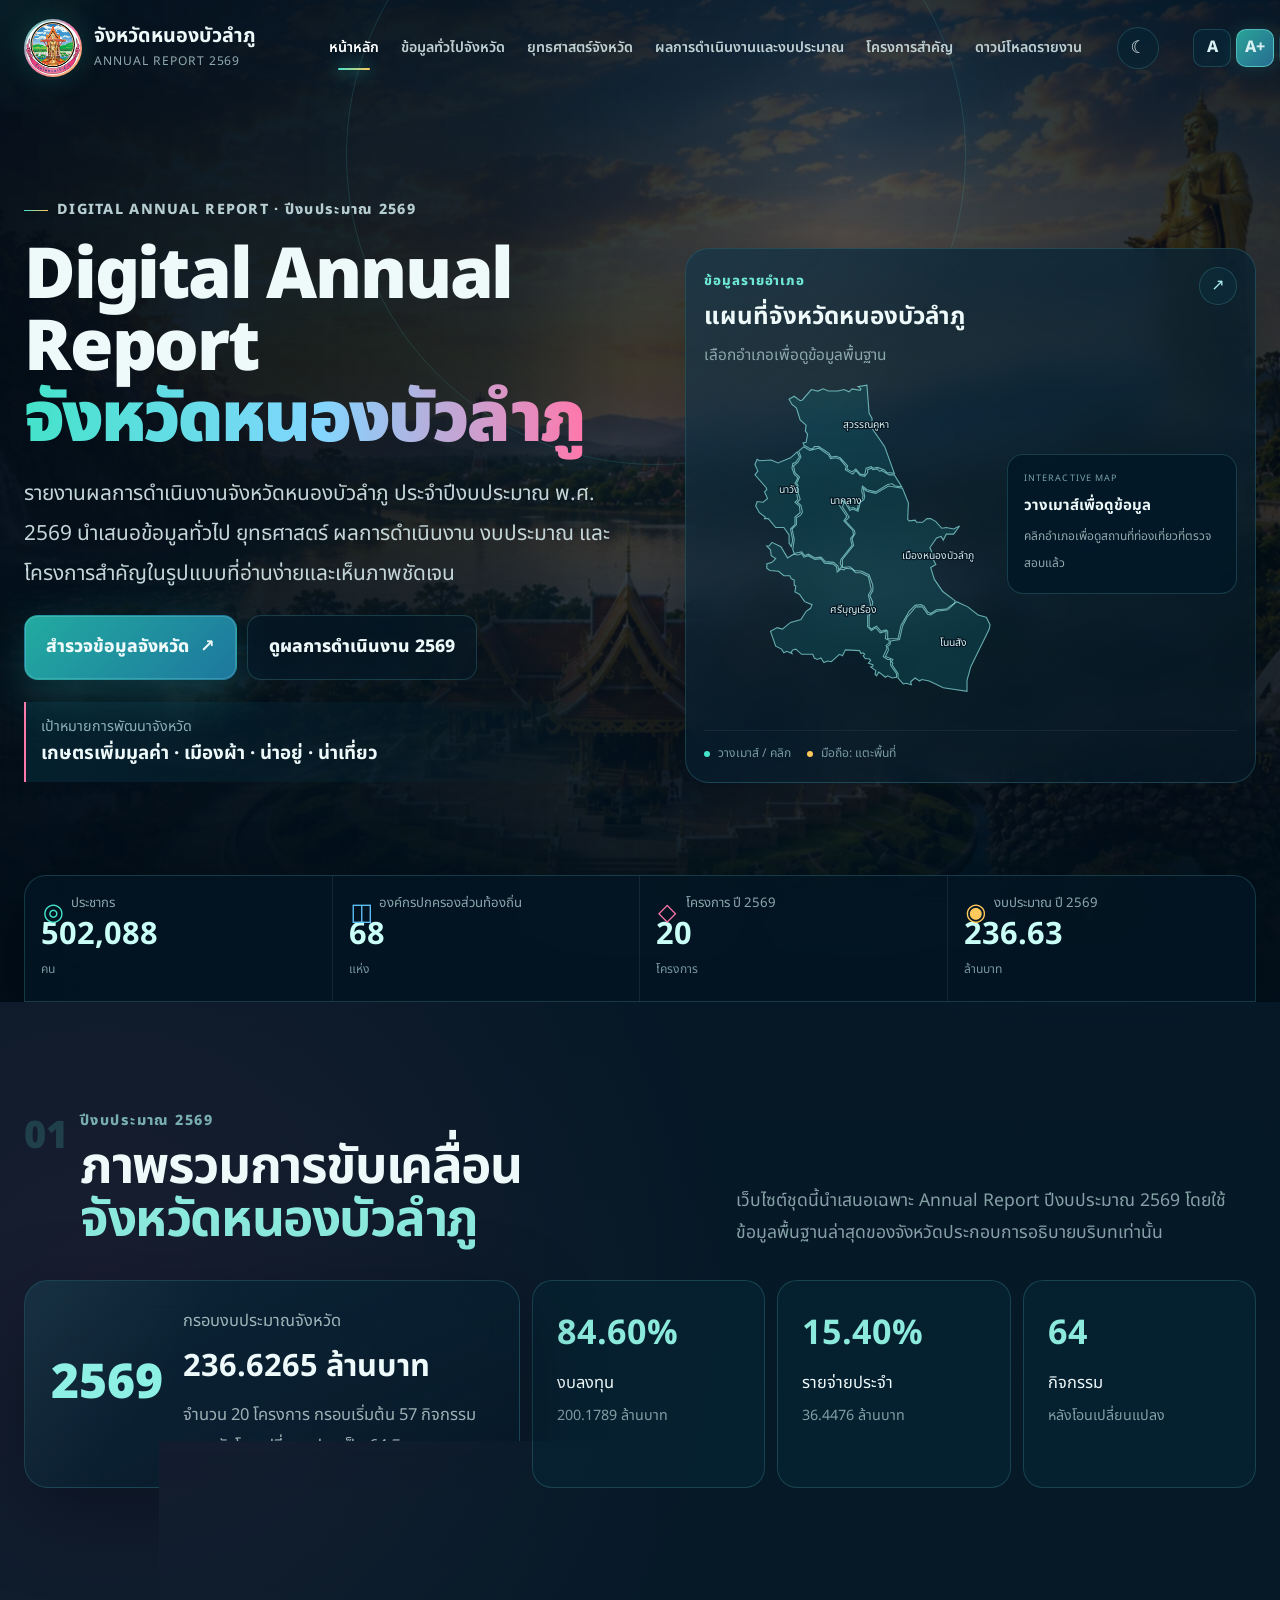
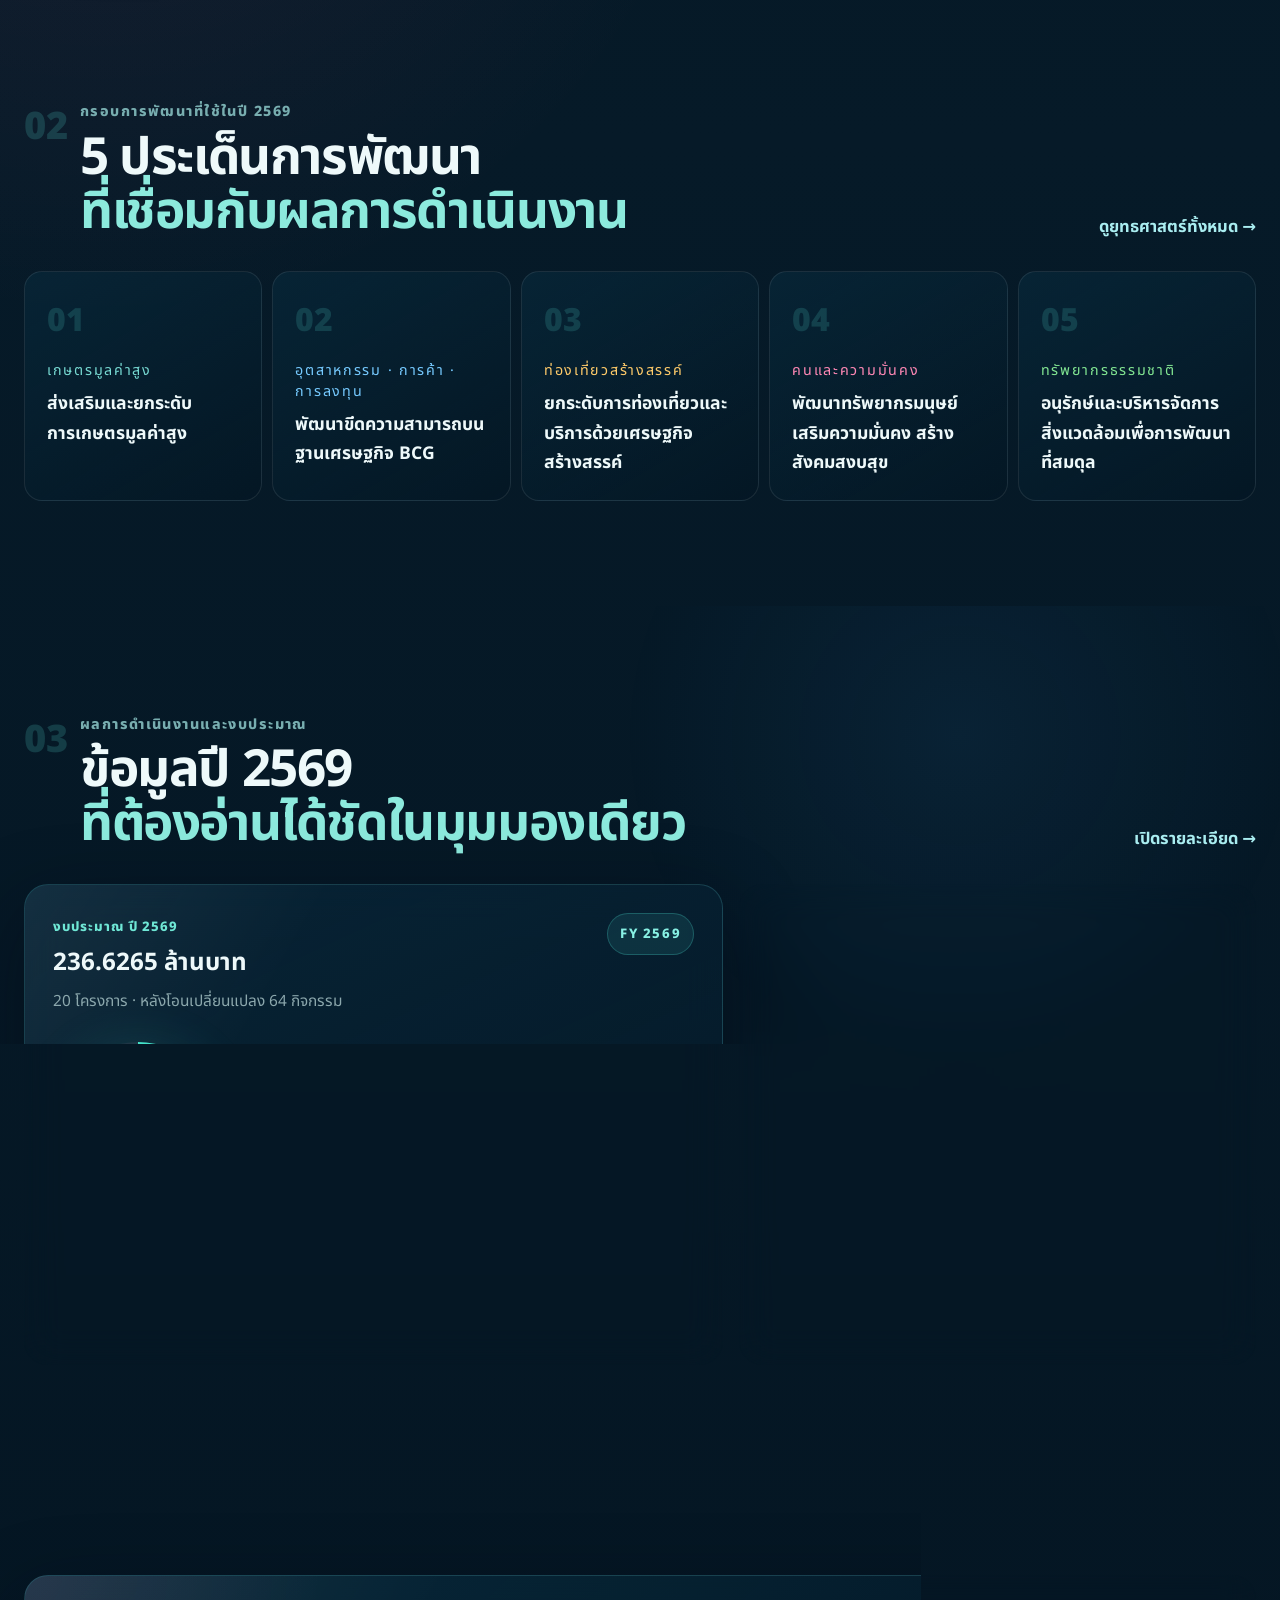
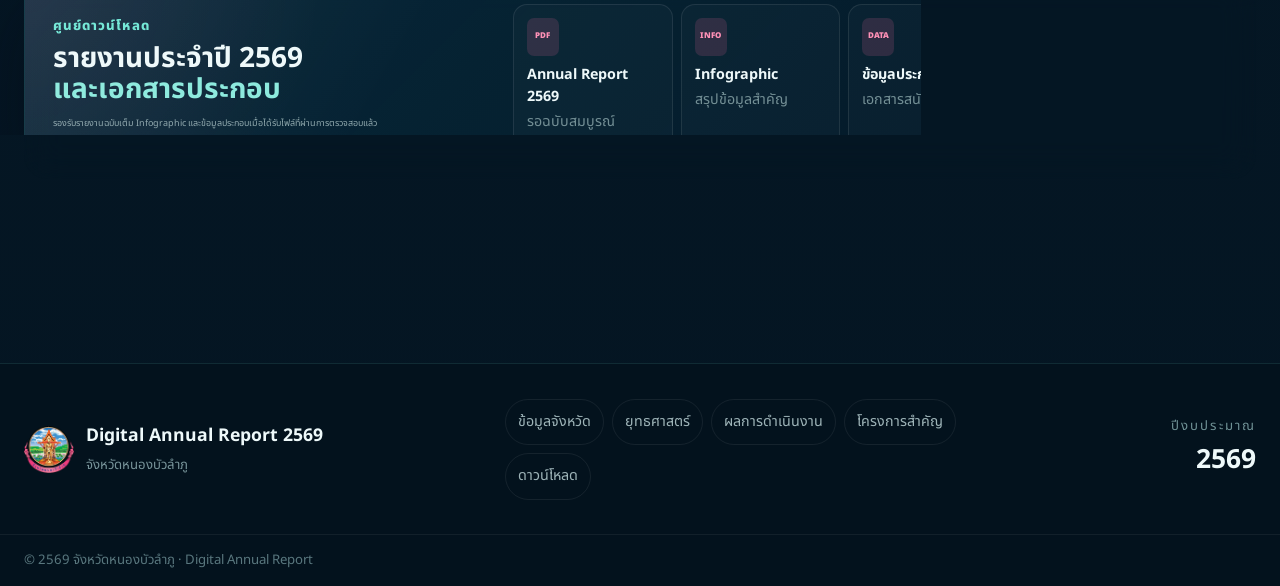
==== commit 07ae5df9: "NBL-ANNUAL-REPORT-V2.6.1-VERIFIED-DISTRICT-TOURISM-COMPLETE" ====
--- a/index.html
+++ b/index.html
@@ -75,7 +75,7 @@
           <text x="264" y="367">โนนสัง</text>
         </g>
         </svg></div>
-        <div class="map-click-hint"><small>INTERACTIVE MAP</small><b>วางเมาส์เพื่อดูข้อมูล</b><span>คลิกอำเภอเพื่อดูสถานที่ท่องเที่ยว</span></div>
+        <div class="map-click-hint"><small>INTERACTIVE MAP</small><b>วางเมาส์เพื่อดูข้อมูล</b><span>คลิกอำเภอเพื่อดูสถานที่ท่องเที่ยวที่ตรวจสอบแล้ว</span></div>
       </div>
       <div class="map-legend"><span><i></i> วางเมาส์ / คลิก</span><span><i></i> มือถือ: แตะพื้นที่</span></div>
     </aside>
--- a/assets/css/styles.css
+++ b/assets/css/styles.css
@@ -2744,7 +2744,7 @@
 
 
 /* =========================================================
-   V2.6 — DISTRICT TOURISM MAP + DISTRICT PAGES
+   V2.6.1 — VERIFIED DISTRICT TOURISM EXPLORER
    ========================================================= */
 .district-hover-tooltip{position:fixed;z-index:180;width:290px;max-width:calc(100vw - 20px);padding:16px 17px;border:1px solid rgba(91,225,214,.30);border-radius:17px;background:rgba(3,22,35,.96);color:#eef9fa;box-shadow:0 18px 50px rgba(0,0,0,.42),0 0 32px rgba(68,227,202,.09);backdrop-filter:blur(18px);pointer-events:none;opacity:0;transform:translateY(5px);transition:.14s}
 .district-hover-tooltip.show{opacity:1;transform:none}
@@ -2753,7 +2753,7 @@
 .district-hover-tooltip>div{display:flex;justify-content:space-between;gap:14px;padding:7px 0;border-top:1px solid rgba(255,255,255,.07);font-size:12px}
 .district-hover-tooltip>div span{color:#94abb0}.district-hover-tooltip>div strong{color:#fff;text-align:right}
 .district-hover-tooltip>em{display:block;margin-top:9px;padding-top:8px;border-top:1px solid rgba(255,255,255,.07);font-style:normal;font-size:11px;font-weight:800;color:#ffd073}
-.map-click-hint{position:absolute;right:0;top:84px;width:220px;padding:16px;border:1px solid var(--line);border-radius:16px;background:rgba(3,24,39,.88)}
+.map-click-hint{position:absolute;right:0;top:84px;width:230px;padding:16px;border:1px solid var(--line);border-radius:16px;background:rgba(3,24,39,.88)}
 .map-click-hint small{display:block;font-size:9px;letter-spacing:.12em;color:#78a1a7}.map-click-hint b{display:block;font-size:15px;margin:6px 0 3px}.map-click-hint span{font-size:12px;line-height:1.5;color:#91a9ad}
 .district-tourism-cta{display:flex;align-items:center;justify-content:center;margin-top:16px;padding:13px 15px;border-radius:13px;background:linear-gradient(135deg,rgba(38,176,163,.90),rgba(38,115,151,.90));color:#fff;font-size:14px;font-weight:800}
 .district-svg .map-region{cursor:pointer!important}
@@ -2764,19 +2764,21 @@
 .district-breadcrumb{position:relative;z-index:2;margin-bottom:48px}
 .district-tourism-hero-grid{position:relative;z-index:2;display:grid;grid-template-columns:1.05fr .95fr;gap:40px;align-items:center}
 .district-tourism-copy h1{font-size:clamp(48px,5vw,78px);line-height:1.08;margin:16px 0 12px;letter-spacing:-1.5px}
-.district-tourism-copy>p{max-width:720px;font-size:19px;line-height:1.8;color:#b9cdd0;margin:0 0 22px}
+.district-tourism-copy>p{max-width:720px;font-size:19px;line-height:1.8;color:#b9cdd0;margin:0 0 14px}
+.verified-badge{display:inline-flex;align-items:center;gap:7px;margin-bottom:22px;padding:8px 11px;border:1px solid rgba(94,229,217,.24);border-radius:999px;background:rgba(68,227,202,.07);font-size:12px;font-weight:800;color:#81e9de}
+.verified-badge:before{content:"✓";display:grid;place-items:center;width:18px;height:18px;border-radius:50%;background:rgba(68,227,202,.15)}
 .district-tourism-stats{display:grid;grid-template-columns:repeat(2,1fr);gap:0;padding:0}
 .district-tourism-stats>div{padding:22px;border-right:1px solid rgba(255,255,255,.07);border-bottom:1px solid rgba(255,255,255,.07)}
 .district-tourism-stats>div:nth-child(even){border-right:0}.district-tourism-stats>div:nth-last-child(-n+2){border-bottom:0}
 .district-tourism-stats small{display:block;font-size:13px;color:#88a4aa}.district-tourism-stats b{display:block;font-size:29px;line-height:1.1;margin:6px 0;color:#8ef0e4}.district-tourism-stats span{font-size:12px;color:#829ca1}
 
 .tourism-place-grid{display:grid;grid-template-columns:repeat(2,1fr);gap:12px}
-.tourism-place-card{position:relative;display:grid;grid-template-columns:70px 1fr 32px;gap:16px;min-height:180px;padding:23px;border:1px solid var(--line);border-radius:22px;background:linear-gradient(150deg,rgba(8,39,56,.75),rgba(4,23,37,.61));transition:.22s}
+.tourism-place-card{display:grid;grid-template-columns:70px 1fr;gap:16px;min-height:190px;padding:23px;border:1px solid var(--line);border-radius:22px;background:linear-gradient(150deg,rgba(8,39,56,.75),rgba(4,23,37,.61));transition:.22s}
 .tourism-place-card:hover{transform:translateY(-4px);border-color:rgba(92,229,218,.34);box-shadow:0 18px 42px rgba(0,0,0,.22)}
 .tourism-place-no{font-size:36px;font-weight:900;color:rgba(87,226,214,.20)}
 .tourism-place-copy>span{display:block;font-size:12px;font-weight:800;color:#75dfd3;margin-bottom:5px}
 .tourism-place-copy h3{margin:0 0 7px;font-size:23px;line-height:1.45}.tourism-place-copy p{margin:0;font-size:15px;line-height:1.75;color:#92aaae}
-.tourism-place-arrow{align-self:start;width:31px;height:31px;border-radius:50%;border:1px solid var(--line);display:grid;place-items:center;color:#8fece2}
+.tourism-source-link{display:inline-flex;margin-top:13px;font-size:12px;font-weight:800;color:#83e8dd;border-bottom:1px dashed rgba(131,232,221,.35)}
 .tourism-source-note{margin-top:20px;padding:19px 21px;border-left:4px solid var(--gold);border-radius:0 16px 16px 0;background:rgba(255,200,90,.055)}
 .tourism-source-note b{display:block;font-size:16px;margin-bottom:4px}.tourism-source-note span{font-size:14px;line-height:1.75;color:#9bb0b4}
 .district-page-nav{display:grid;grid-template-columns:1fr 1fr;gap:10px;margin-top:34px}.district-page-nav a{padding:18px;border:1px solid var(--line);border-radius:17px;background:rgba(7,36,52,.62)}.district-page-nav a.next{text-align:right}.district-page-nav small{display:block;font-size:12px;color:#78969c;margin-bottom:4px}.district-page-nav b{font-size:15px;line-height:1.55}.district-back-map{text-align:center;margin-top:16px}
@@ -2784,15 +2786,16 @@
 html[data-theme="day"] .district-hover-tooltip{background:#fff;color:#25171d;border-color:rgba(113,50,71,.22);box-shadow:0 18px 45px rgba(76,36,50,.16)}
 html[data-theme="day"] .district-hover-tooltip small{color:#8d153f!important}html[data-theme="day"] .district-hover-tooltip>b{color:#25171d!important}
 html[data-theme="day"] .district-hover-tooltip>div{border-top-color:rgba(93,47,62,.10)}html[data-theme="day"] .district-hover-tooltip>div span{color:#604a53!important}html[data-theme="day"] .district-hover-tooltip>div strong{color:#25171d!important}html[data-theme="day"] .district-hover-tooltip>em{color:#7a510e!important}
-html[data-theme="day"] .map-click-hint{background:rgba(255,255,255,.94);border-color:rgba(93,47,62,.18)}html[data-theme="day"] .map-click-hint small{color:#8d153f!important}html[data-theme="day"] .map-click-hint b{color:#25171d!important}html[data-theme="day"] .map-click-hint span{color:#5d4650!important}
+html[data-theme="day"] .map-click-hint{background:rgba(255,255,255,.96);border-color:rgba(93,47,62,.18)}html[data-theme="day"] .map-click-hint small{color:#8d153f!important}html[data-theme="day"] .map-click-hint b{color:#25171d!important}html[data-theme="day"] .map-click-hint span{color:#5d4650!important}
 html[data-theme="day"] .district-tourism-shade{background:linear-gradient(90deg,rgba(255,255,255,.97),rgba(255,249,251,.91) 47%,rgba(255,248,251,.66)),linear-gradient(180deg,rgba(255,255,255,.38),#fffafc 98%)}
 html[data-theme="day"] .district-tourism-copy h1{color:#25171d!important}html[data-theme="day"] .district-tourism-copy>p{color:#4f3942!important}
+html[data-theme="day"] .verified-badge{color:#7f1d45!important;background:#fff3f7;border-color:rgba(127,29,69,.18)}
 html[data-theme="day"] .district-tourism-stats>div{border-color:rgba(93,47,62,.09)}html[data-theme="day"] .district-tourism-stats small,html[data-theme="day"] .district-tourism-stats span{color:#604a53!important}html[data-theme="day"] .district-tourism-stats b{color:#8d153f!important}
 html[data-theme="day"] .tourism-place-card,html[data-theme="day"] .district-page-nav a{background:#fff!important;border-color:rgba(93,47,62,.18)!important;box-shadow:0 15px 36px rgba(77,38,52,.08)}
-html[data-theme="day"] .tourism-place-no{color:rgba(145,32,72,.46)}html[data-theme="day"] .tourism-place-copy>span{color:#8d153f!important}html[data-theme="day"] .tourism-place-copy h3{color:#25171d!important}html[data-theme="day"] .tourism-place-copy p{color:#4f3942!important}html[data-theme="day"] .tourism-place-arrow{color:#8d153f;border-color:rgba(93,47,62,.18)}
+html[data-theme="day"] .tourism-place-no{color:rgba(145,32,72,.46)}html[data-theme="day"] .tourism-place-copy>span{color:#8d153f!important}html[data-theme="day"] .tourism-place-copy h3{color:#25171d!important}html[data-theme="day"] .tourism-place-copy p{color:#4f3942!important}html[data-theme="day"] .tourism-source-link{color:#8d153f!important}
 html[data-theme="day"] .tourism-source-note{background:#fffaf0}html[data-theme="day"] .tourism-source-note b{color:#684608!important}html[data-theme="day"] .tourism-source-note span{color:#4f3942!important}
 
-@media(min-width:1181px){.hero-map .map-compact{width:66%}}
+@media(min-width:1181px){.hero-map .map-compact{width:65%}}
 @media(max-width:1180px){.map-click-hint{position:static;width:100%;margin-top:8px}.hero-map .map-compact{width:100%}.district-tourism-hero-grid{grid-template-columns:1fr}.district-tourism-stats{max-width:700px}}
-@media(max-width:780px){.district-hover-tooltip{display:none!important}.district-tourism-hero{min-height:0;padding:100px 0 52px}.district-breadcrumb{margin-bottom:28px}.district-tourism-copy h1{font-size:40px}.district-tourism-copy>p{font-size:16px}.district-tourism-stats{grid-template-columns:1fr 1fr}.district-tourism-stats>div{padding:16px}.district-tourism-stats b{font-size:23px}.tourism-place-grid{grid-template-columns:1fr}.tourism-place-card{grid-template-columns:48px 1fr;min-height:0;padding:18px}.tourism-place-arrow{display:none}.tourism-place-no{font-size:29px}.tourism-place-copy h3{font-size:20px}.tourism-place-copy p{font-size:14.5px}.district-page-nav{grid-template-columns:1fr}.district-page-nav a.next{text-align:left}}
+@media(max-width:780px){.district-hover-tooltip{display:none!important}.district-tourism-hero{min-height:0;padding:100px 0 52px}.district-breadcrumb{margin-bottom:28px}.district-tourism-copy h1{font-size:40px}.district-tourism-copy>p{font-size:16px}.district-tourism-stats{grid-template-columns:1fr 1fr}.district-tourism-stats>div{padding:16px}.district-tourism-stats b{font-size:23px}.tourism-place-grid{grid-template-columns:1fr}.tourism-place-card{grid-template-columns:48px 1fr;min-height:0;padding:18px}.tourism-place-no{font-size:29px}.tourism-place-copy h3{font-size:20px}.tourism-place-copy p{font-size:14.5px}.district-page-nav{grid-template-columns:1fr}.district-page-nav a.next{text-align:left}}
 @media(max-width:420px){.district-tourism-stats{grid-template-columns:1fr}.district-tourism-stats>div{border-right:0!important}}
